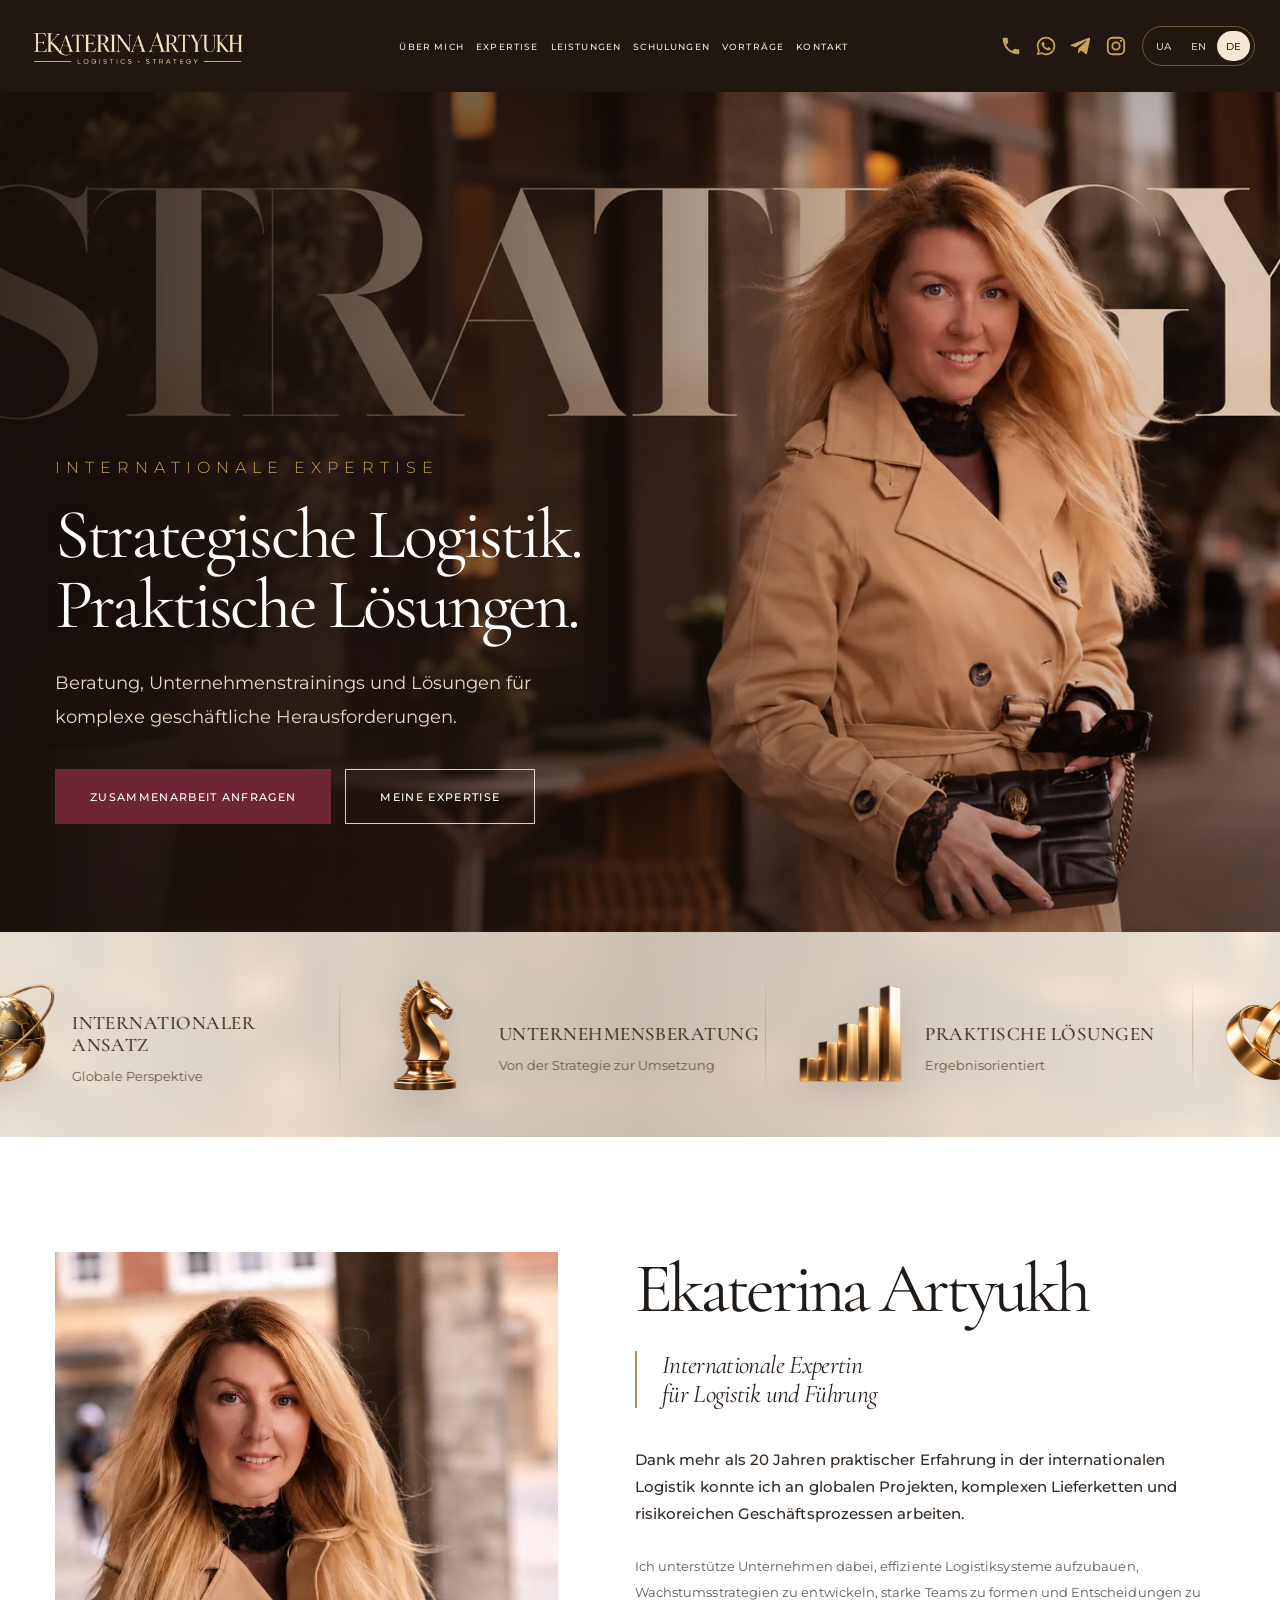
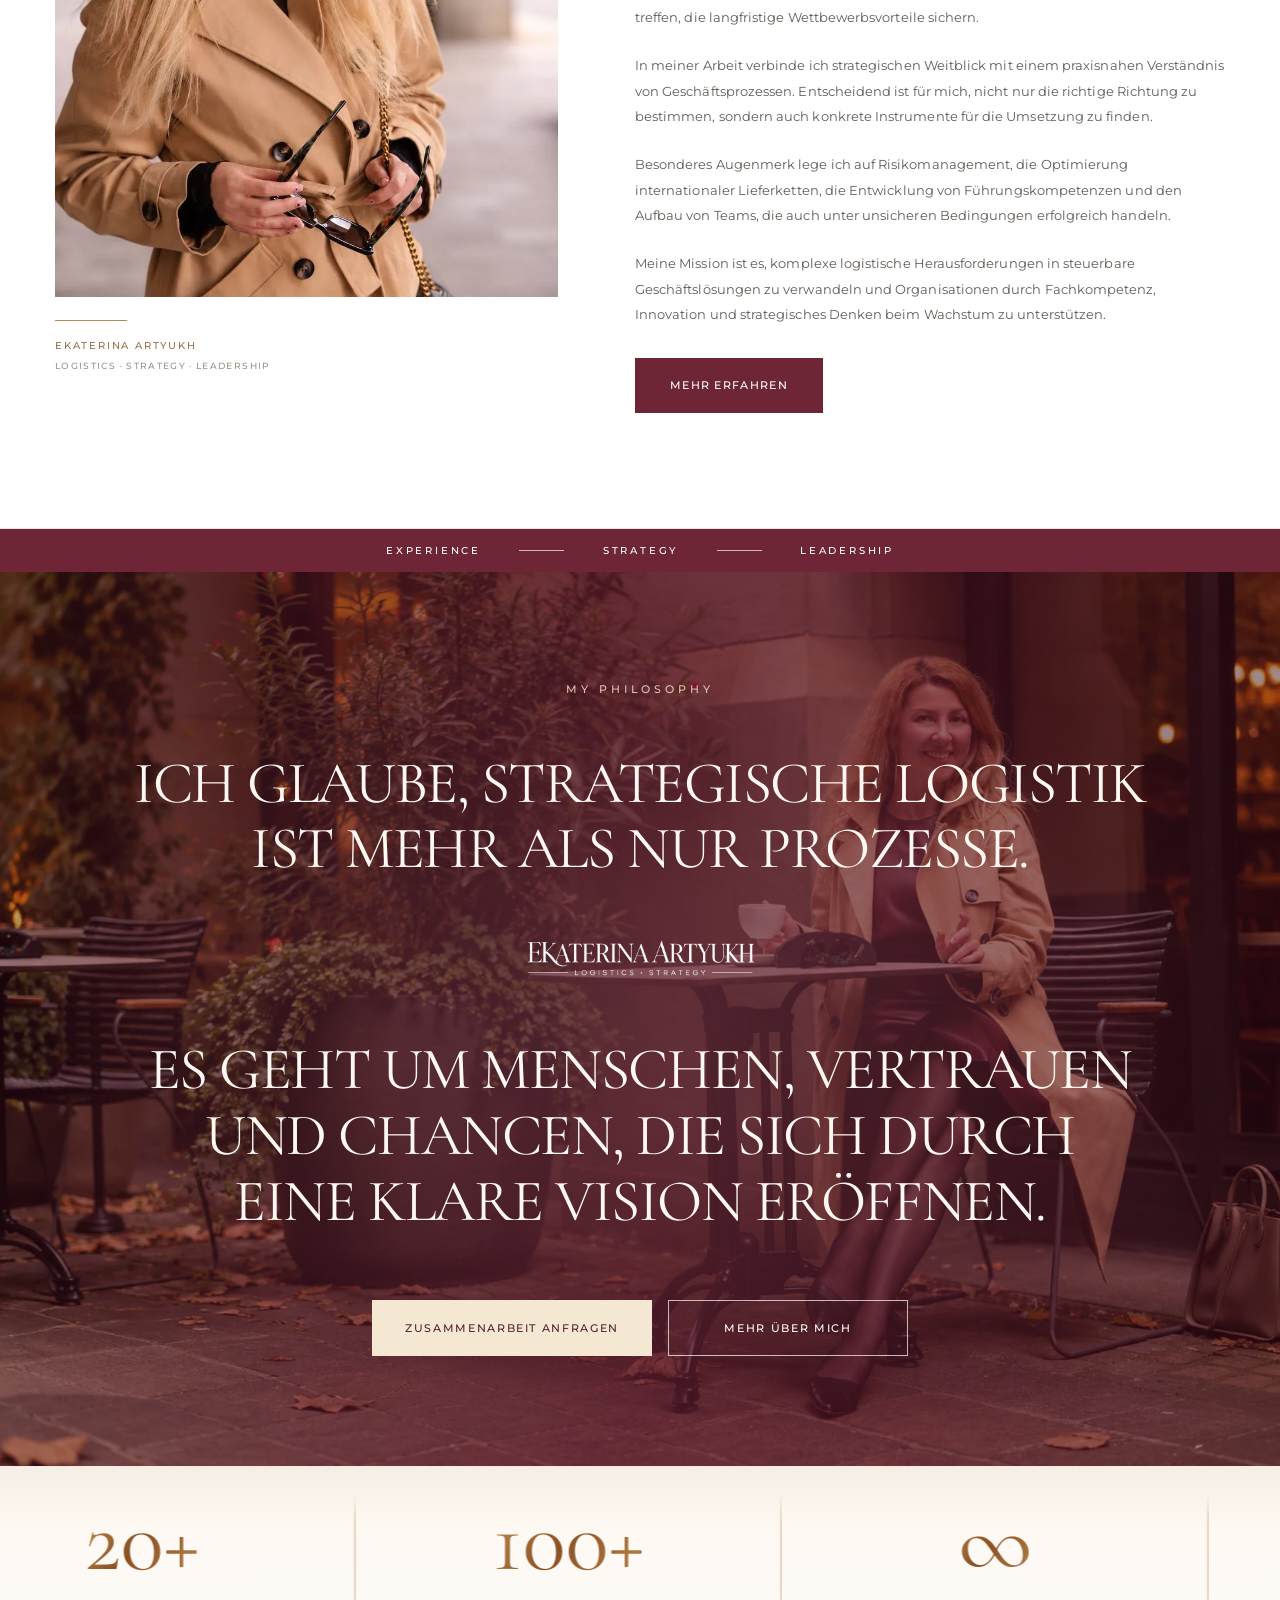
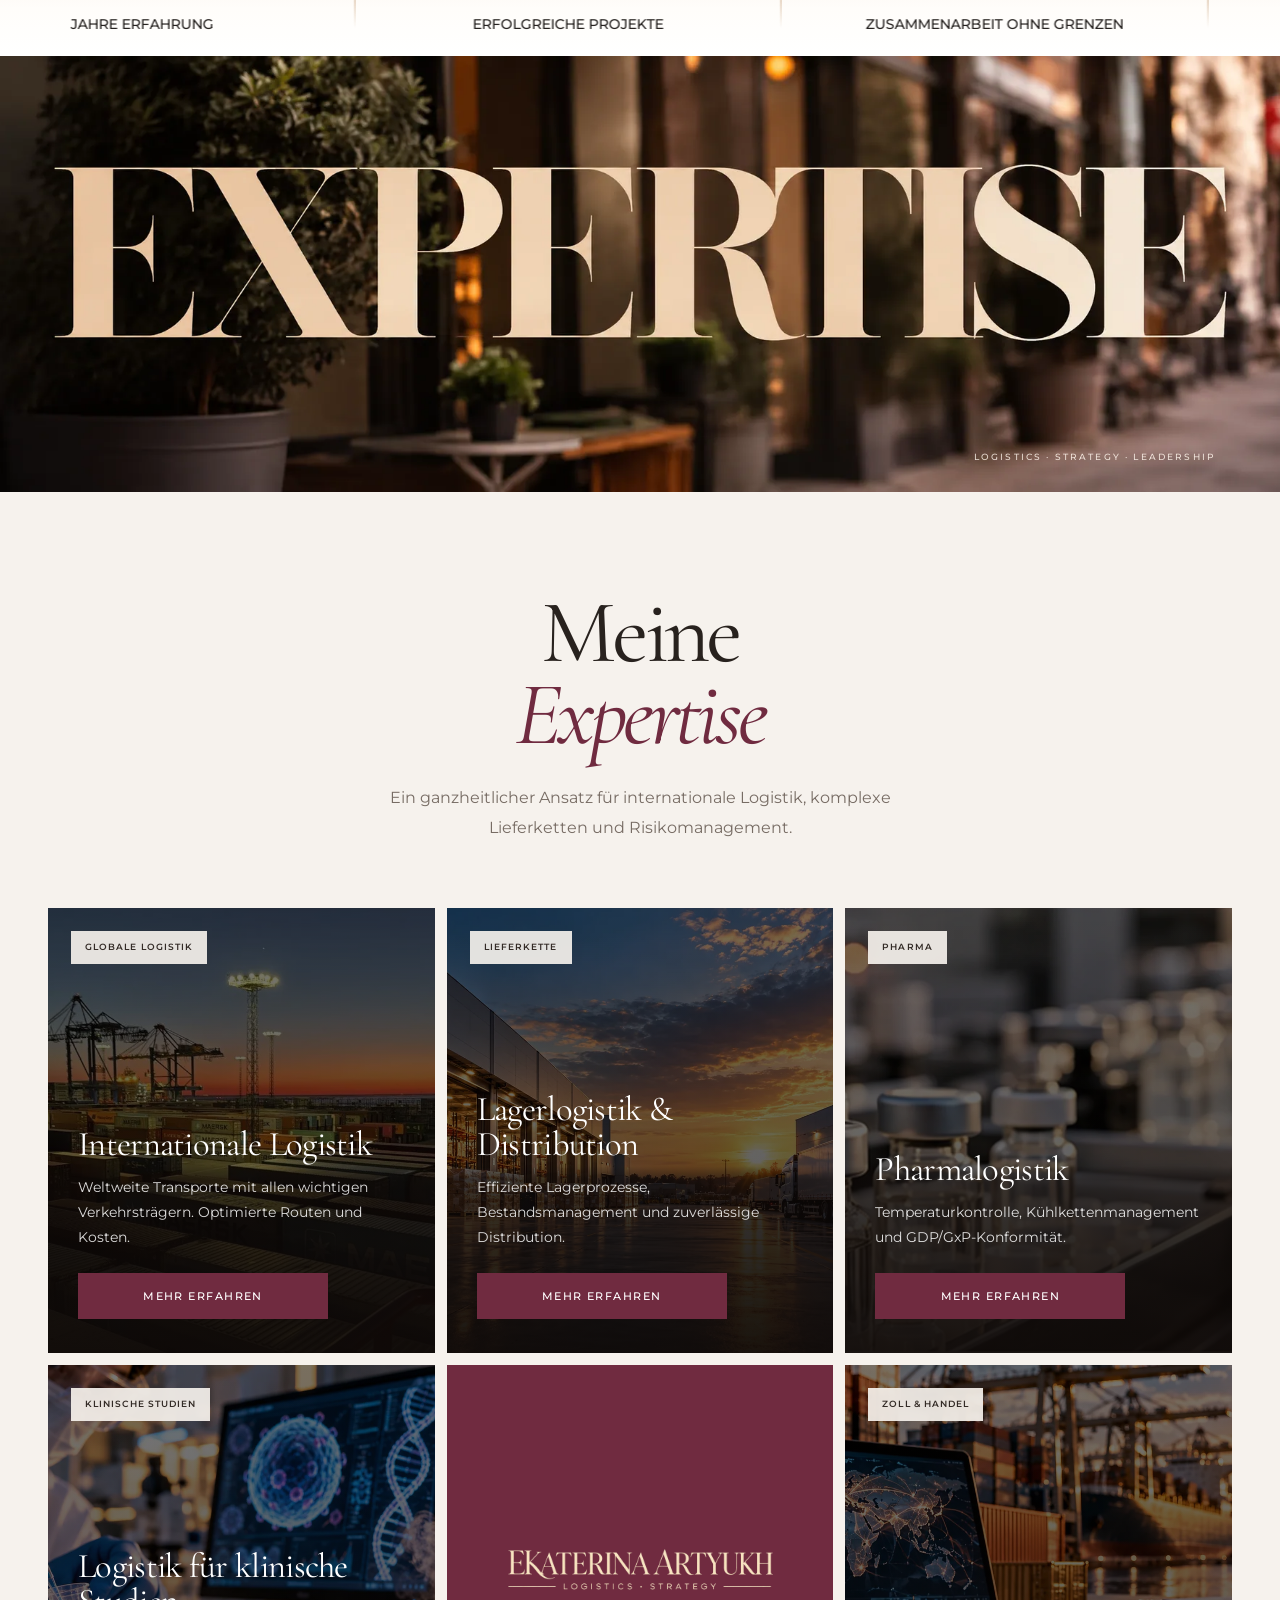
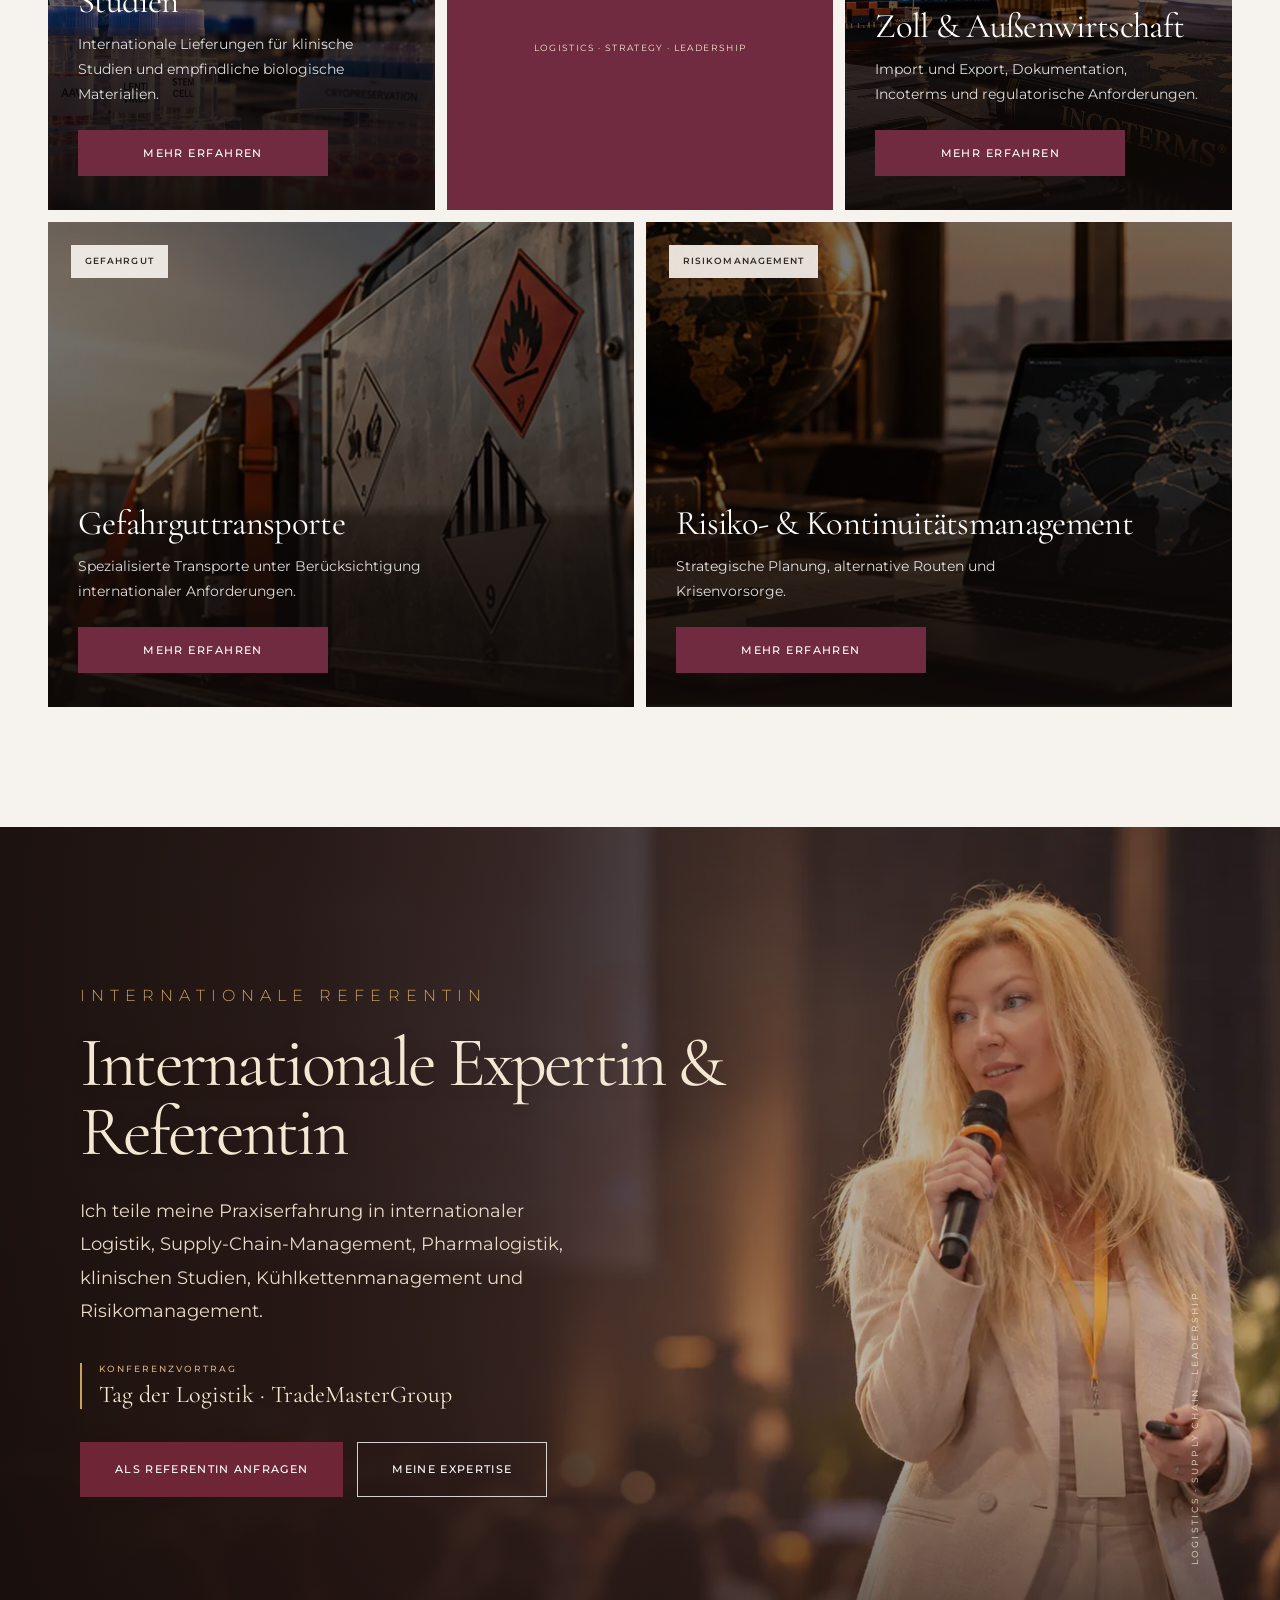
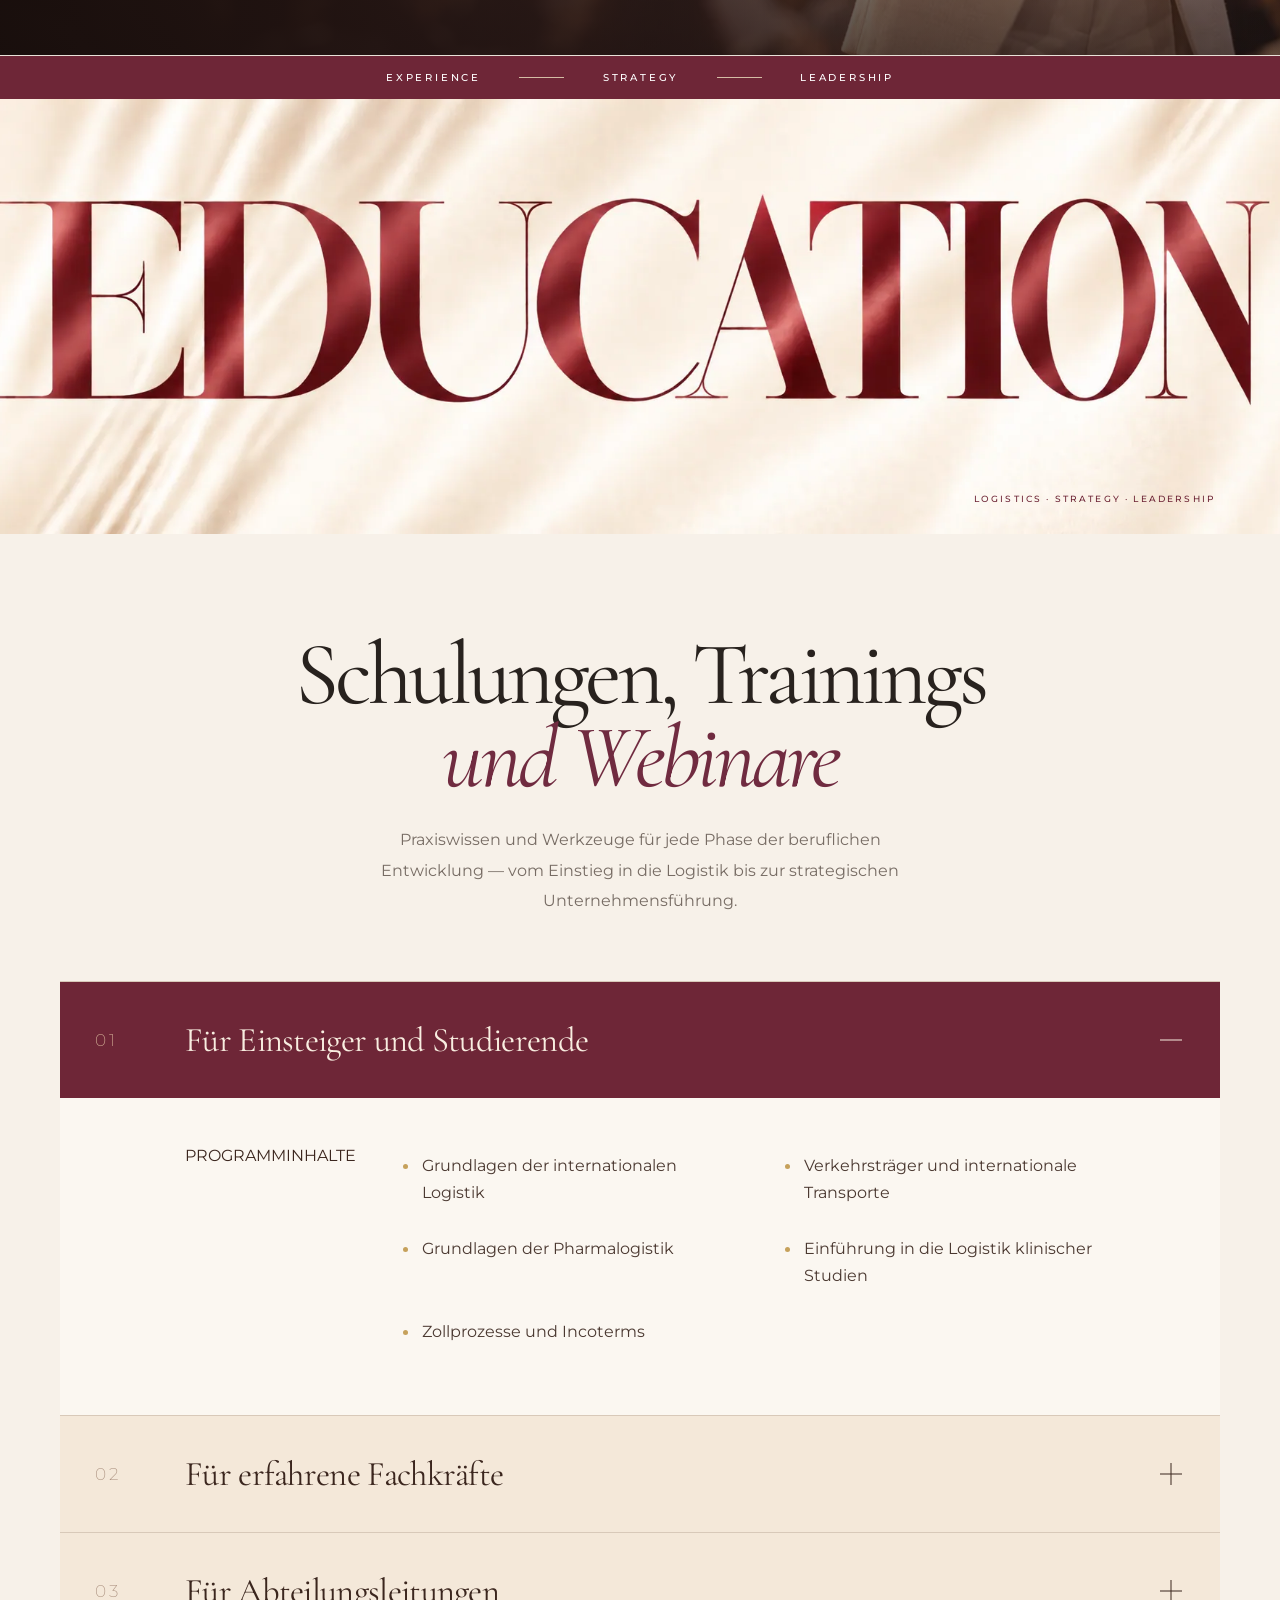
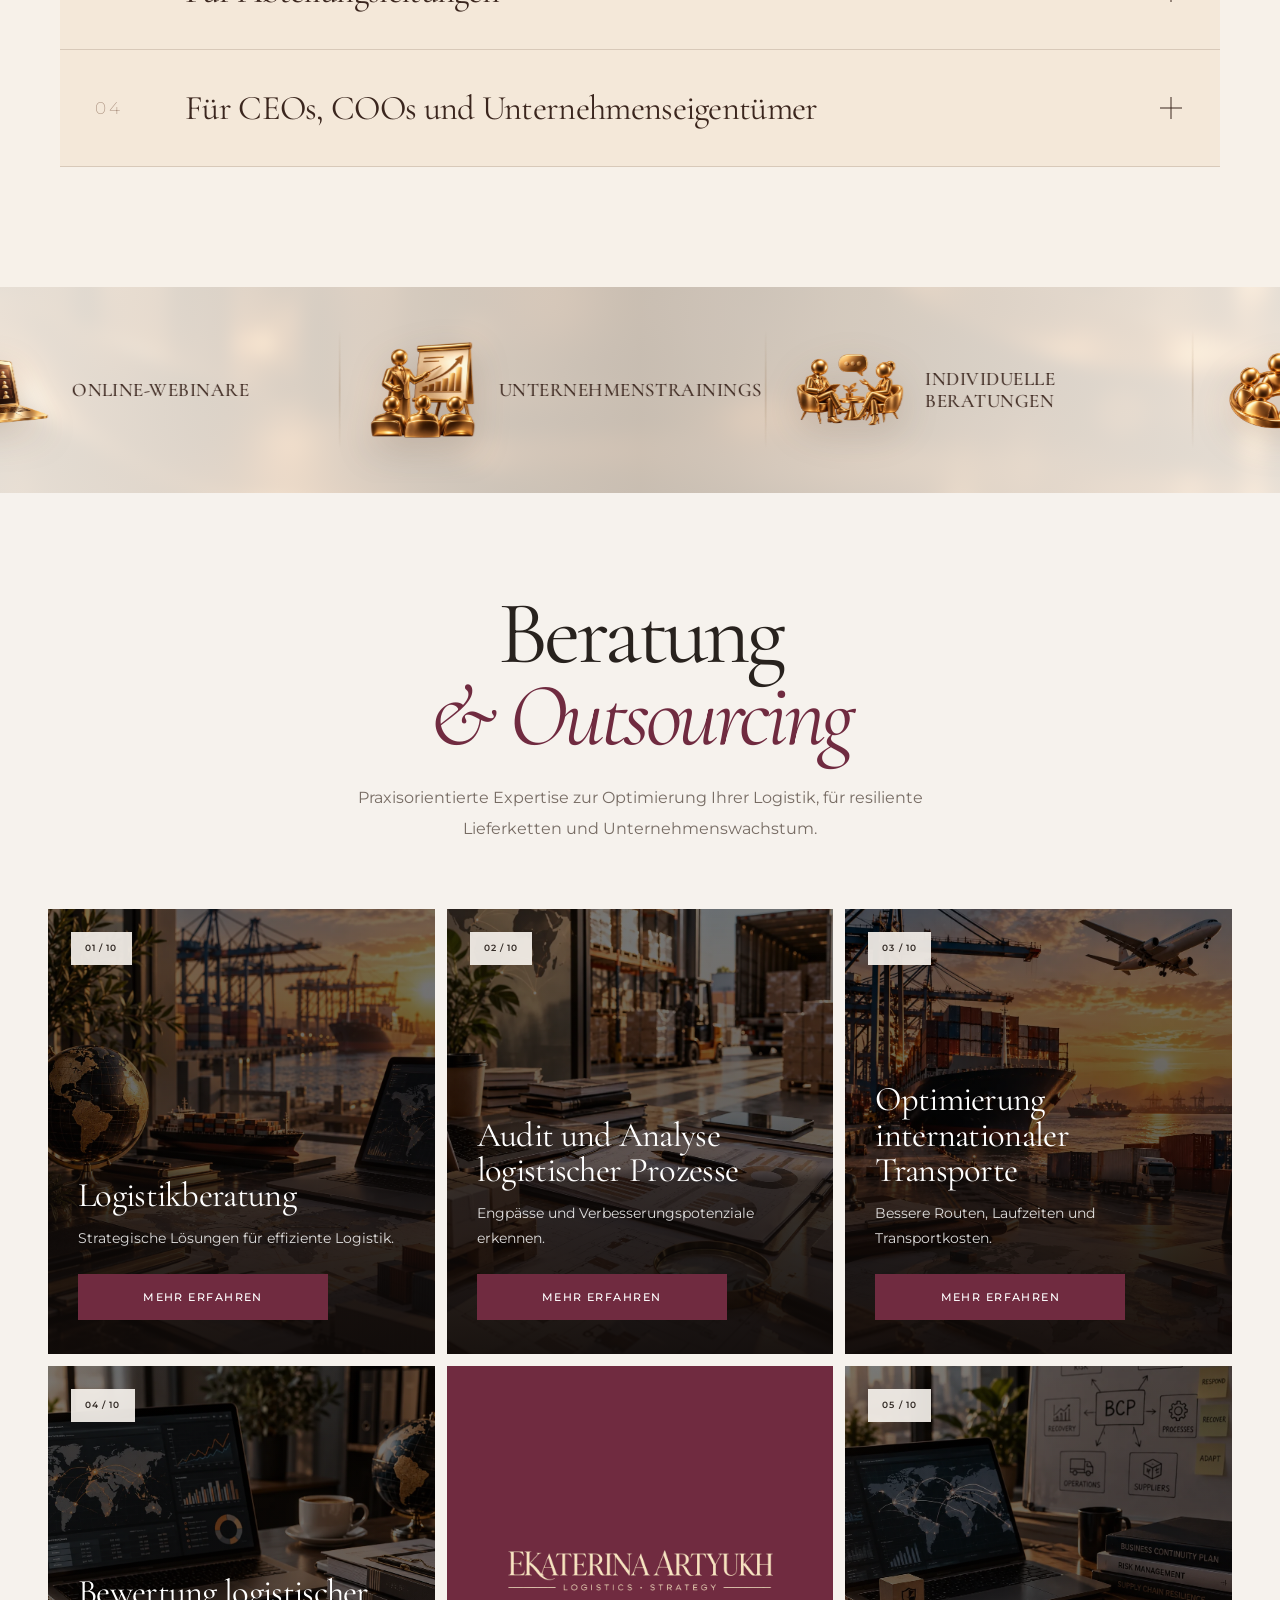
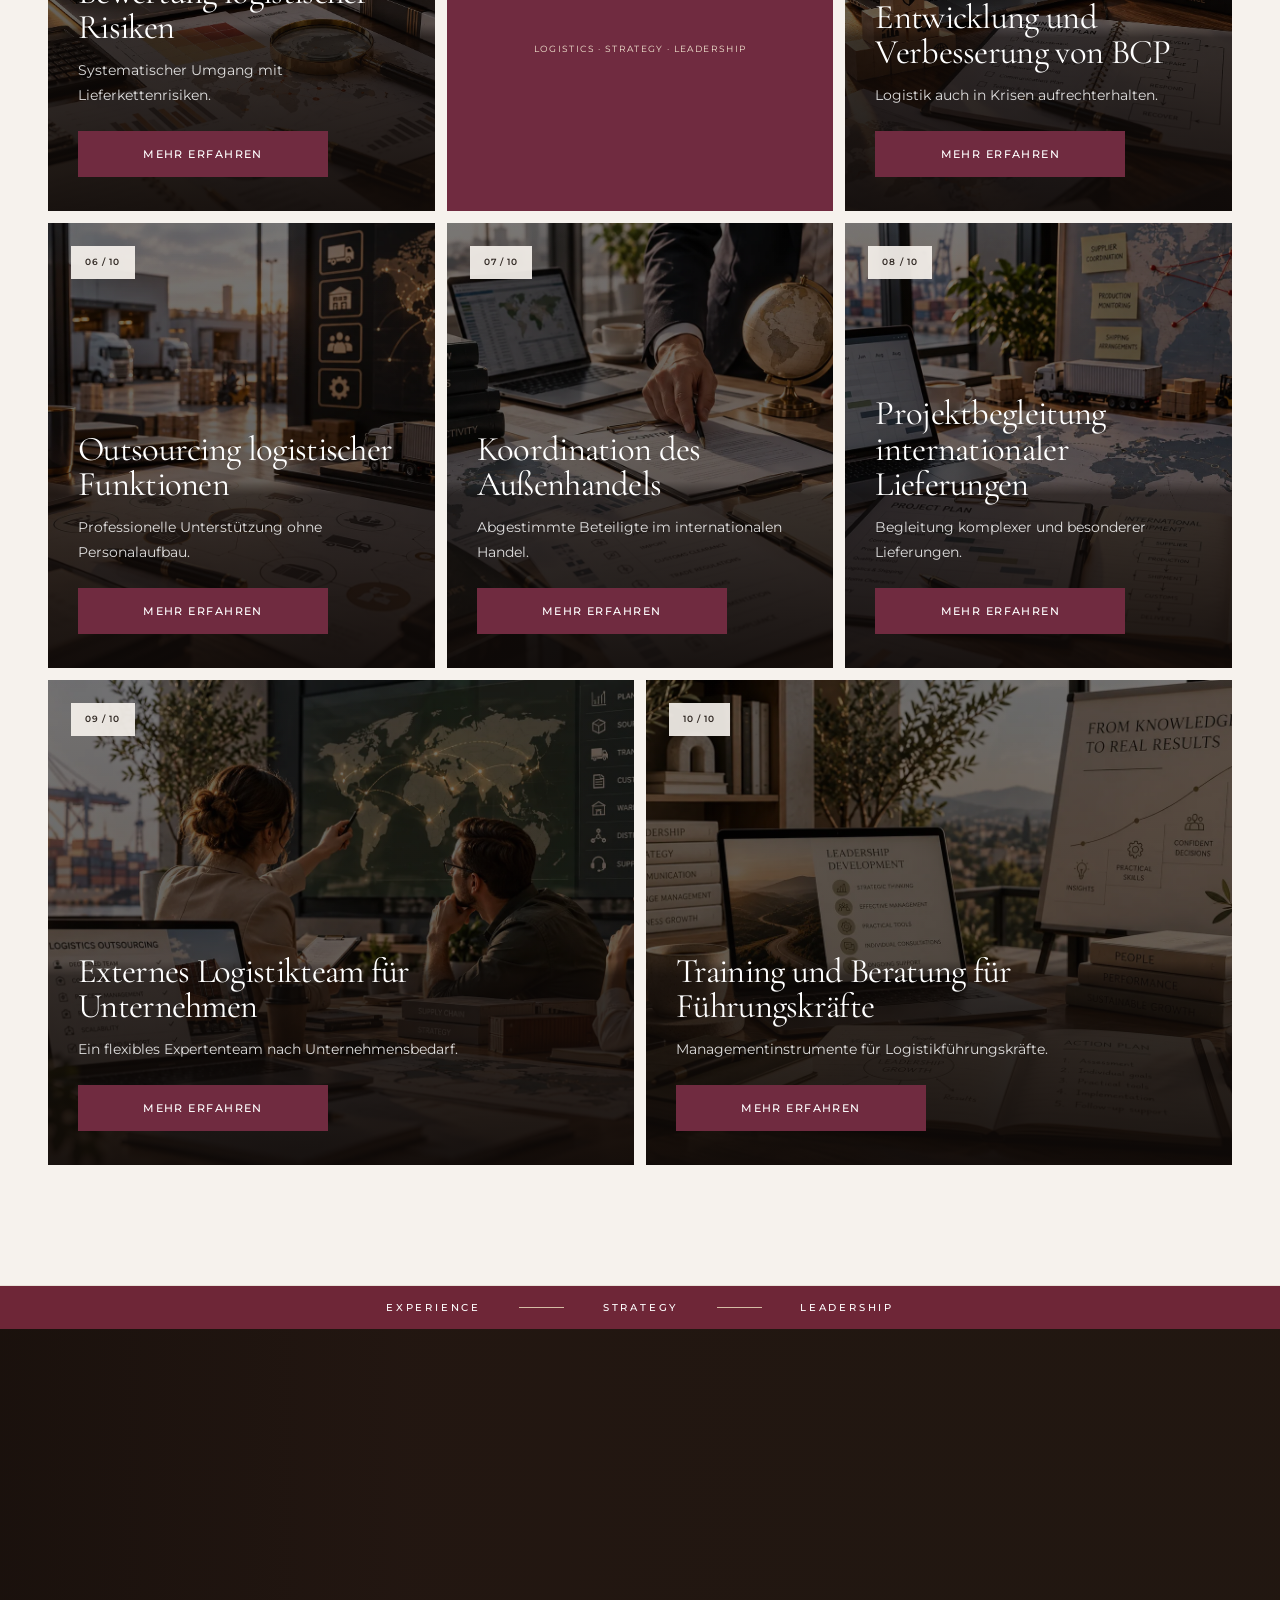
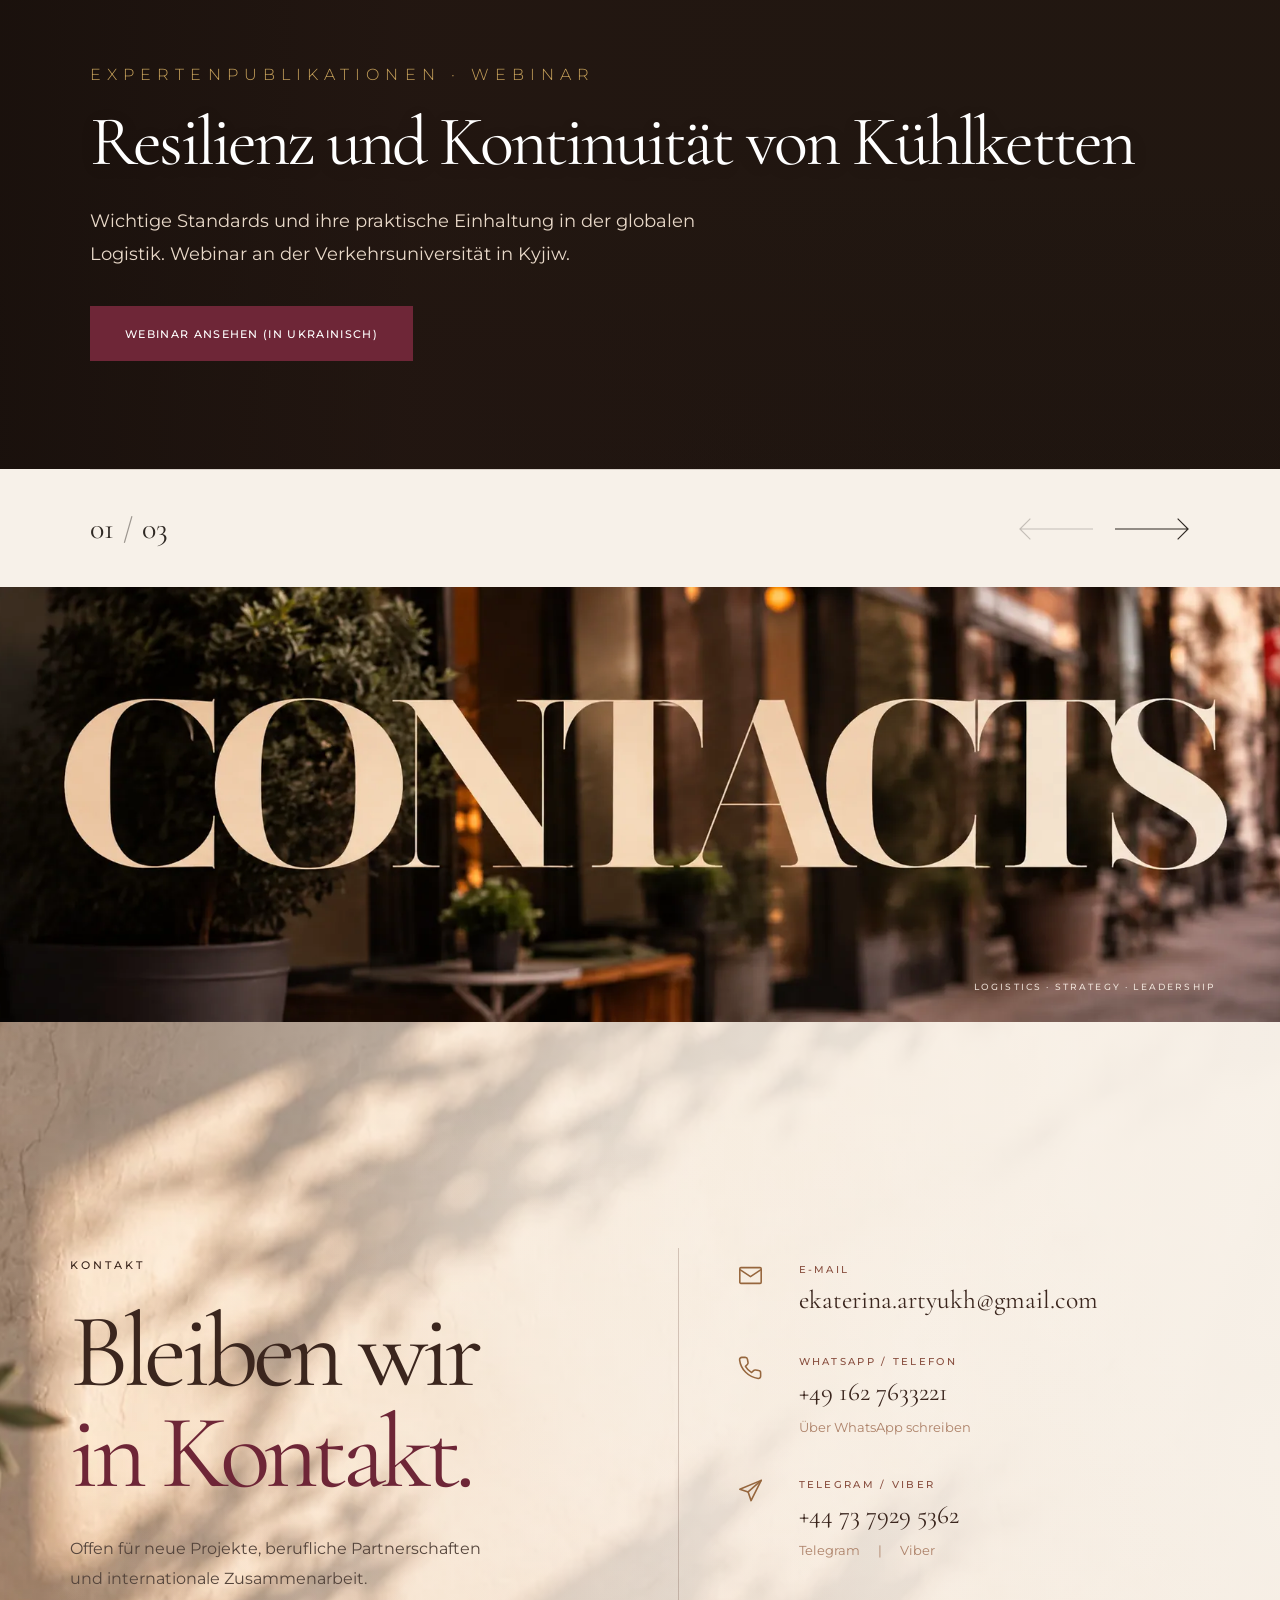
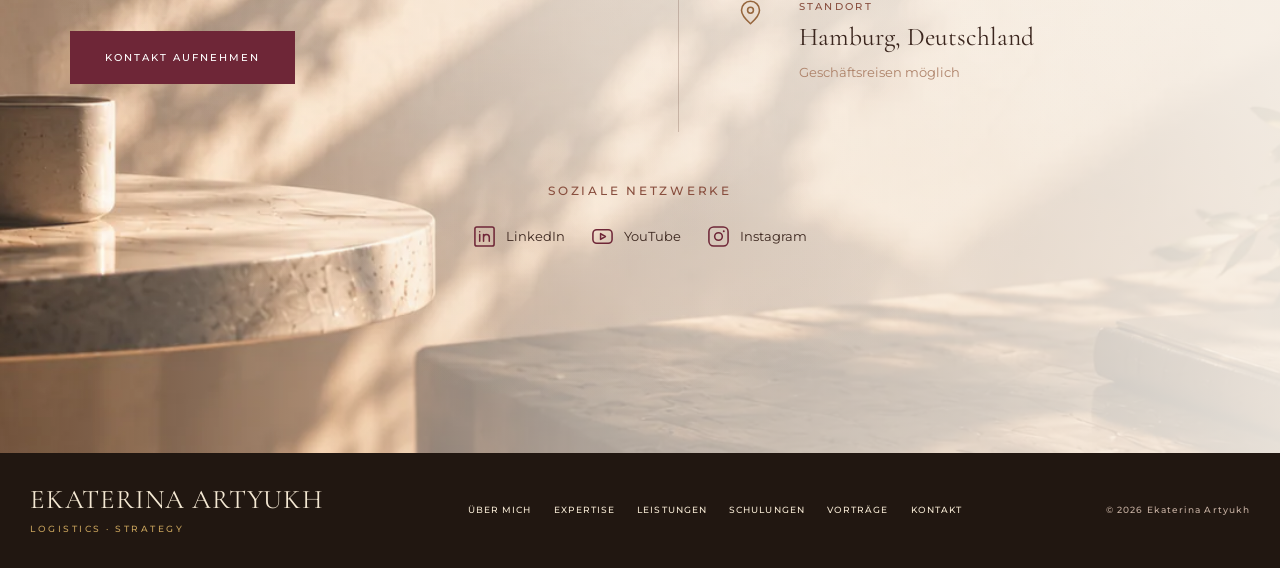
==== de/index.html @ c1e20ff2 "Add files via upload" ====
<!DOCTYPE html>

<html lang="de">
<head>
<meta charset="utf-8"/>
<meta content="width=device-width, initial-scale=1" name="viewport"/>
<meta content="#f4eee8" name="theme-color"/>
<meta content="Ekaterina Artyukh — strategische Logistik, Beratung, Unternehmenstrainings und internationale Zusammenarbeit." data-i18n-content="pageDescription" name="description"/>
<title>Ekaterina Artyukh — Strategische Logistik &amp; Beratung</title>
<link href="https://fonts.googleapis.com" rel="preconnect"/>
<link crossorigin="" href="https://fonts.gstatic.com" rel="preconnect"/>
<link href="https://fonts.googleapis.com/css2?family=Cormorant+Garamond:wght@400;500;600&amp;family=Montserrat:wght@400;500;600&amp;display=swap" rel="stylesheet"/>
<link href="../style.css" rel="stylesheet"/>
<script defer="" src="../translations.js"></script>
<script defer="" src="../app.js"></script>
<meta content="website" property="og:type"/>
<meta content="Ekaterina Artyukh" property="og:site_name"/>
<meta content="Ekaterina Artyukh — Strategische Logistik &amp; Beratung" property="og:title"/>
<meta content="Міжнародна логістика, стратегічний консалтинг, корпоративне навчання та практичні рішення для бізнесу." property="og:description"/>
<meta content="https://ekaterinaartyukh.com/de/" property="og:url"/>
<meta content="https://ekaterinaartyukh.com/img/og-image.jpg" property="og:image"/>
<meta content="https://ekaterinaartyukh.com/img/og-image.jpg" property="og:image:secure_url"/>
<meta content="image/jpeg" property="og:image:type"/>
<meta content="1200" property="og:image:width"/>
<meta content="630" property="og:image:height"/>
<meta content="Ekaterina Artyukh — стратегічна логістика та практичні рішення" property="og:image:alt"/>
<meta content="summary_large_image" name="twitter:card"/>
<meta content="Ekaterina Artyukh — Strategische Logistik &amp; Beratung" name="twitter:title"/>
<meta content="https://ekaterinaartyukh.com/img/og-image.jpg" name="twitter:image"/>
<link href="https://ekaterinaartyukh.com/de/" rel="canonical"/>
<link href="../img/ekaterina-logo.webp" rel="icon" type="image/webp"/>
<meta content="index, follow" name="robots"/>
<script type="application/ld+json">{
  "@context": "https://schema.org",
  "@type": "Person",
  "name": "Ekaterina Artyukh",
  "url": "https://ekaterinaartyukh.com/de/",
  "jobTitle": "International Logistics Consultant",
  "sameAs": [
    "https://www.linkedin.com/in/ekaterina-artyukh/",
    "https://youtube.com/@ekaterinaartyukhlogistics"
  ],
  "inLanguage": "de"
}</script>
<link href="https://ekaterinaartyukh.com/" hreflang="uk" rel="alternate"/><link href="https://ekaterinaartyukh.com/en/" hreflang="en" rel="alternate"/><link href="https://ekaterinaartyukh.com/de/" hreflang="de" rel="alternate"/><link href="https://ekaterinaartyukh.com/" hreflang="x-default" rel="alternate"/></head>
<body>
<header class="site-header" id="top">
<div class="header-inner">
<a aria-label="Ekaterina Artyukh — Startseite" class="brand" data-i18n-aria-label="brandAria" href="#top"><img alt="Ekaterina Artyukh — Logistics · Strategy" decoding="async" height="104" src="../img/ekaterina-logo-white.webp" width="320"/></a>
<nav aria-label="Hauptnavigation" class="desktop-nav" data-i18n-aria-label="navMain">
<a data-i18n="about" href="#about">ÜBER MICH</a><a data-i18n="expertise" href="#expertise">EXPERTISE</a><a data-i18n="services" href="#services">LEISTUNGEN</a><a data-i18n="training" href="#training">SCHULUNGEN</a><a data-i18n="speaking" href="#speaking">VORTRÄGE</a><a data-i18n="contact" href="#contact">KONTAKT</a>
</nav>
<div class="header-actions">
<div aria-label="Soziale Medien" class="social-links" data-i18n-aria-label="socialMedia">
<a aria-label="Телефон — +49 162 7633221" class="social-icon" data-i18n-title="phoneTitle" href="tel:+491627633221" title="Telefon"><svg aria-hidden="true" viewbox="0 0 24 24">
<path d="M6.62 10.79a15.05 15.05 0 006.59 6.59l2.2-2.2a1 1 0 011.01-.24c1.12.37 2.33.56 3.58.56a1 1 0 011 1V20a1 1 0 01-1 1C10.61 21 3 13.39 3 4a1 1 0 011-1h3.5a1 1 0 011 1c0 1.25.2 2.46.56 3.58a1 1 0 01-.25 1.01z"></path></svg></a><a aria-label="WhatsApp — +49 162 7633221" class="social-icon" href="https://wa.me/491627633221" rel="noopener noreferrer" target="_blank" title="WhatsApp"><svg aria-hidden="true" viewbox="0 0 24 24">
<path d="M12.04 2C6.51 2 2 6.49 2 12c0 1.76.46 3.48 1.33 5L2 22l5.13-1.34A10 10 0 1012.04 2zm0 18.16c-1.5 0-2.96-.4-4.24-1.16l-.3-.18-3.04.8.81-2.97-.2-.31A8.14 8.14 0 1112.04 20.16zm4.47-6.1c-.24-.12-1.44-.71-1.66-.79-.22-.08-.38-.12-.54.12-.16.24-.62.79-.76.95-.14.16-.28.18-.52.06-.24-.12-1.01-.37-1.92-1.18-.71-.63-1.19-1.41-1.33-1.65-.14-.24-.01-.37.11-.49.11-.11.24-.28.36-.42.12-.14.16-.24.24-.4.08-.16.04-.3-.02-.42-.06-.12-.54-1.3-.74-1.78-.19-.46-.38-.4-.54-.41h-.46c-.16 0-.42.06-.64.3-.22.24-.84.82-.84 2s.86 2.32.98 2.48c.12.16 1.7 2.6 4.12 3.64.58.25 1.03.4 1.38.51.58.18 1.1.16 1.52.1.46-.07 1.44-.59 1.64-1.16.2-.57.2-1.06.14-1.16-.06-.1-.22-.16-.46-.28z"></path></svg></a><a aria-label="Telegram" class="social-icon" href="https://t.me/+447379295362" rel="noopener noreferrer" target="_blank" title="Telegram"><svg aria-hidden="true" viewbox="0 0 24 24">
<path d="M21.9 4.6 18.7 19.8c-.24 1.07-.87 1.33-1.77.83l-4.9-3.6-2.36 2.28c-.26.26-.48.48-.98.48l.35-4.96L18.1 6.6c.4-.35-.09-.55-.62-.2L6.26 13.47l-4.83-1.5c-1.05-.33-1.07-1.05.22-1.56L20.53 3.1c.88-.33 1.65.2 1.37 1.5z"></path>
</svg>
</a>
<a aria-label="Instagram" class="social-icon" href="https://instagram.com/ekaterina.logisticsglobal?psln=NG01MWJxdGo4YTRq&amp;utm_source=qr" rel="noopener noreferrer" target="_blank" title="Instagram"><svg aria-hidden="true" viewbox="0 0 24 24">
<rect fill="none" height="18" rx="5" stroke="currentColor" stroke-width="2" width="18" x="3" y="3"></rect>
<circle cx="12" cy="12" fill="none" r="4" stroke="currentColor" stroke-width="2"></circle>
<circle cx="17.5" cy="6.5" r="1.2"></circle></svg></a>
</div>
<div aria-label="Sprache wählen" class="lang-switch" data-i18n-aria-label="chooseLanguage" role="group">
<button aria-pressed="false" class="" data-lang="uk" type="button">
              UA</button><button aria-pressed="false" class="" data-lang="en" type="button">
              EN</button><button aria-pressed="true" class="active" data-lang="de" type="button">
              DE
            </button>
</div>
<button aria-controls="mobile-nav" aria-expanded="false" aria-label="Відкрити меню" class="menu-toggle" type="button">
<span></span><span></span><span></span>
</button>
</div>
</div>
<nav aria-label="Mobile Navigation" class="mobile-nav" data-i18n-aria-label="navMobile" id="mobile-nav" inert="">
<a data-i18n="about" href="#about">ÜBER MICH</a><a data-i18n="expertise" href="#expertise">EXPERTISE</a><a data-i18n="services" href="#services">LEISTUNGEN</a><a data-i18n="training" href="#training">SCHULUNGEN</a><a data-i18n="speaking" href="#speaking">VORTRÄGE</a><a data-i18n="contact" href="#contact">KONTAKT</a>
<div aria-label="Soziale Medien" class="social-links" data-i18n-aria-label="socialMedia">
<a aria-label="Телефон — +49 162 7633221" class="social-icon" data-i18n-title="phoneTitle" href="tel:+491627633221" title="Telefon"><svg aria-hidden="true" viewbox="0 0 24 24">
<path d="M6.62 10.79a15.05 15.05 0 006.59 6.59l2.2-2.2a1 1 0 011.01-.24c1.12.37 2.33.56 3.58.56a1 1 0 011 1V20a1 1 0 01-1 1C10.61 21 3 13.39 3 4a1 1 0 011-1h3.5a1 1 0 011 1c0 1.25.2 2.46.56 3.58a1 1 0 01-.25 1.01z"></path></svg></a><a aria-label="WhatsApp — +49 162 7633221" class="social-icon" href="https://wa.me/491627633221" rel="noopener noreferrer" target="_blank" title="WhatsApp">
<svg aria-hidden="true" viewbox="0 0 24 24">
<path d="M12.04 2C6.51 2 2 6.49 2 12c0 1.76.46 3.48 1.33 5L2 22l5.13-1.34A10 10 0 1012.04 2zm0 18.16c-1.5 0-2.96-.4-4.24-1.16l-.3-.18-3.04.8.81-2.97-.2-.31A8.14 8.14 0 1112.04 20.16zm4.47-6.1c-.24-.12-1.44-.71-1.66-.79-.22-.08-.38-.12-.54.12-.16.24-.62.79-.76.95-.14.16-.28.18-.52.06-.24-.12-1.01-.37-1.92-1.18-.71-.63-1.19-1.41-1.33-1.65-.14-.24-.01-.37.11-.49.11-.11.24-.28.36-.42.12-.14.16-.24.24-.4.08-.16.04-.3-.02-.42-.06-.12-.54-1.3-.74-1.78-.19-.46-.38-.4-.54-.41h-.46c-.16 0-.42.06-.64.3-.22.24-.84.82-.84 2s.86 2.32.98 2.48c.12.16 1.7 2.6 4.12 3.64.58.25 1.03.4 1.38.51.58.18 1.1.16 1.52.1.46-.07 1.44-.59 1.64-1.16.2-.57.2-1.06.14-1.16-.06-.1-.22-.16-.46-.28z"></path>
</svg> </a><a aria-label="Viber — відкрити Viber" class="social-icon" data-i18n-title="viberTitle" href="viber://chat?number=%2B491627633221" title="Viber">
<svg aria-hidden="true" viewbox="0 0 24 24">
<path d="M12 2C6.5 2 3 5.5 3 11c0 2.4.7 4.2 2 5.6L4 21l4.6-1.2c1.1.5 2.2.7 3.4.7 5.5 0 9-3.5 9-9S17.5 2 12 2zm4.7 13.7c-.3.8-1.5 1.5-2.2 1.5-1.8 0-5.9-3.7-6.7-5.9-.3-.9-.2-1.7.3-2.2.2-.2.5-.3.8-.3.2 0 .4 0 .6.5l.8 1.8c.1.3 0 .5-.2.7l-.6.7c.5 1.1 1.5 2 2.6 2.6l.7-.7c.2-.2.4-.3.7-.2l1.8.8c.4.2.5.4.4.7z"></path>
</svg>
</a>
<a aria-label="Telegram" class="social-icon" href="https://t.me/+447379295362" rel="noopener noreferrer" target="_blank" title="Telegram">
<svg aria-hidden="true" viewbox="0 0 24 24">
<path d="M21.9 4.6 18.7 19.8c-.24 1.07-.87 1.33-1.77.83l-4.9-3.6-2.36 2.28c-.26.26-.48.48-.98.48l.35-4.96L18.1 6.6c.4-.35-.09-.55-.62-.2L6.26 13.47l-4.83-1.5c-1.05-.33-1.07-1.05.22-1.56L20.53 3.1c.88-.33 1.65.2 1.37 1.5z"></path>
</svg>
</a>
<a aria-label="Instagram" class="social-icon" href="https://instagram.com/ekaterina.logisticsglobal?psln=NG01MWJxdGo4YTRq&amp;utm_source=qr" rel="noopener noreferrer" target="_blank" title="Instagram"><svg aria-hidden="true" viewbox="0 0 24 24">
<rect fill="none" height="18" rx="5" stroke="currentColor" stroke-width="2" width="18" x="3" y="3"></rect>
<circle cx="12" cy="12" fill="none" r="4" stroke="currentColor" stroke-width="2"></circle>
<circle cx="17.5" cy="6.5" r="1.2"></circle></svg></a>
</div>
</nav>
</header>
<main>
<section aria-labelledby="hero-title" class="hero">
<div aria-label="Ekaterina Artyukh — internationale Logistikexpertin" class="hero-photo" data-i18n-aria-label="heroImage" role="img"></div>
<div class="hero-shade"></div>
<div class="hero-content">
<p class="eyebrow" data-i18n="eyebrow">INTERNATIONALE EXPERTISE</p>
<h1 class="title" data-i18n="title" id="hero-title">Strategische Logistik.<br/>Praktische Lösungen.</h1>
<p class="hero-copy" data-i18n="description">Beratung, Unternehmenstrainings und Lösungen für komplexe geschäftliche Herausforderungen.</p>
<div class="hero-buttons">
<a class="btn btn-primary" data-i18n="cta" href="https://wa.me/491627633221">ZUSAMMENARBEIT ANFRAGEN</a><a class="btn btn-outline" data-i18n="secondary" href="#expertise">MEINE EXPERTISE</a>
</div>
</div>
</section>
<section aria-label="Unsere Stärken" class="benefits benefits-hero" data-i18n-aria-label="benefitsAria">
<div class="benefits-carousel" id="benefitsCarousel">
<div class="benefits-track">
<article class="benefit">
<img alt="" class="benefit-icon" draggable="false" src="../img/globe.webp"/>
<div class="benefit-content">
<h3 data-i18n="b1">INTERNATIONALER ANSATZ</h3>
<p data-i18n="b1s">Globale Perspektive</p>
</div>
</article>
<article class="benefit">
<img alt="" class="benefit-icon" draggable="false" src="../img/chess.webp"/>
<div class="benefit-content">
<h3 data-i18n="b2">UNTERNEHMENSBERATUNG</h3>
<p data-i18n="b2s">Von der Strategie zur Umsetzung</p>
</div>
</article>
<article class="benefit">
<img alt="" class="benefit-icon" draggable="false" src="../img/chart.webp"/>
<div class="benefit-content">
<h3 data-i18n="b3">PRAKTISCHE LÖSUNGEN</h3>
<p data-i18n="b3s">Ergebnisorientiert</p>
</div>
</article>
<article class="benefit">
<img alt="" class="benefit-icon" draggable="false" src="../img/rings.webp"/>
<div class="benefit-content">
<h3 data-i18n="b4">MENSCHEN &amp; PARTNER</h3>
<p data-i18n="b4s">Nachhaltige Entwicklung</p>
</div>
</article>
</div>
</div>
</section>
<section aria-labelledby="about-title" class="about-section section" id="about">
<div class="about-container">
<div class="about-layout">
<div class="about-visual">
<div class="about-photo-frame">
<img alt="Ekaterina Artyukh — internationale Expertin für Logistik und Führung" class="about-photo" data-i18n-alt="aboutImage" decoding="async" loading="lazy" src="../img/about.webp"/>
</div>
<div class="about-photo-caption">
<span class="about-caption-line"></span>
<span>EKATERINA ARTYUKH</span>
<span>LOGISTICS · STRATEGY · LEADERSHIP</span>
</div>
</div>
<div class="about-info">
<h2 class="about-title" data-i18n="aboutHeading" id="about-title">Ekaterina Artyukh</h2>
<div class="about-subtitle">
<p data-i18n="aboutSubtitle">Internationale Expertin<br/>für Logistik und Führung</p>
</div>
<div class="about-text">
<p class="about-intro" data-i18n="aboutIntro">Dank mehr als 20 Jahren praktischer Erfahrung in der internationalen Logistik konnte ich an globalen Projekten, komplexen Lieferketten und risikoreichen Geschäftsprozessen arbeiten.</p>
<p data-i18n="aboutP2">Ich unterstütze Unternehmen dabei, effiziente Logistiksysteme aufzubauen, Wachstumsstrategien zu entwickeln, starke Teams zu formen und Entscheidungen zu treffen, die langfristige Wettbewerbsvorteile sichern.</p>
<p data-i18n="aboutP3">In meiner Arbeit verbinde ich strategischen Weitblick mit einem praxisnahen Verständnis von Geschäftsprozessen. Entscheidend ist für mich, nicht nur die richtige Richtung zu bestimmen, sondern auch konkrete Instrumente für die Umsetzung zu finden.</p>
<p data-i18n="aboutP4">Besonderes Augenmerk lege ich auf Risikomanagement, die Optimierung internationaler Lieferketten, die Entwicklung von Führungskompetenzen und den Aufbau von Teams, die auch unter unsicheren Bedingungen erfolgreich handeln.</p>
<p data-i18n="aboutP5">Meine Mission ist es, komplexe logistische Herausforderungen in steuerbare Geschäftslösungen zu verwandeln und Organisationen durch Fachkompetenz, Innovation und strategisches Denken beim Wachstum zu unterstützen.</p>
</div>
<button aria-haspopup="dialog" class="btn btn-primary about-details-trigger" data-about-open="" data-i18n="aboutDetailsButton" type="button">MEHR ERFAHREN</button>
</div>
</div>
</div>
</section>
<div class="about-bottom">
<span>EXPERIENCE</span>
<span class="about-bottom-line"></span>
<span>STRATEGY</span>
<span class="about-bottom-line"></span>
<span>LEADERSHIP</span>
</div>
<section aria-label="Філософія Катерини Артюх" class="quote-section">
<div class="quote-section__content">
<span class="quote-section__eyebrow"> MY PHILOSOPHY </span>
<blockquote class="quote-section__quote">
<p data-i18n="quoteFirst">ICH GLAUBE, STRATEGISCHE LOGISTIK IST MEHR ALS NUR PROZESSE.</p>
<div class="quote-section__logo">
<img alt="Ekaterina Artyukh" loading="lazy" src="../img/ekaterina-logo-white.webp"/>
</div>
<p data-i18n="quoteSecond">ES GEHT UM MENSCHEN, VERTRAUEN UND CHANCEN, DIE SICH DURCH EINE KLARE VISION ERÖFFNEN.</p>
</blockquote>
<div class="quote-section__actions">
<a class="quote-section__btn quote-section__btn--primary" data-i18n="quoteCta" href="https://wa.me/491627633221" rel="noopener noreferrer" target="_blank">ZUSAMMENARBEIT ANFRAGEN</a>
<a class="quote-section__btn quote-section__btn--outline" data-i18n="quoteMore" href="#about">MEHR ÜBER MICH</a>
</div>
</div>
</section>
<section aria-label="Наші досягнення" class="stats-section">
<div class="stats-carousel" id="statsCarousel">
<div class="stats-track">
<article class="stats-item">
<span class="stats-number">20+</span>
<p data-i18n="stat1">JAHRE ERFAHRUNG</p>
</article>
<article class="stats-item">
<span class="stats-number">100+</span>
<p data-i18n="stat2">ERFOLGREICHE PROJEKTE</p>
</article>
<article class="stats-item">
<span class="stats-number">∞</span>
<p data-i18n="stat3">ZUSAMMENARBEIT OHNE GRENZEN</p>
</article>
<article class="stats-item">
<span class="stats-number">100%</span>
<p data-i18n="stat4">ERGEBNISORIENTIERT</p>
</article>
</div>
</div>
</section>
<section class="expertise-section" id="expertise">
<div aria-label="EXPERTISE — напрями експертизи" class="expertise-banner" role="img">
<span class="expertise-banner-caption">
            LOGISTICS · STRATEGY · LEADERSHIP
          </span>
</div>
<div class="expertise-container">
<header class="expertise-heading">
<h2>
<span data-i18n="expertiseTitleFirst">Meine</span>
<em data-i18n="expertiseTitleSecond">Expertise</em>
</h2>
<p data-i18n="expertiseIntro">Ein ganzheitlicher Ansatz für internationale Logistik, komplexe Lieferketten und Risikomanagement.</p>
</header>
<div class="expertise-viewport" id="expertiseCarousel">
<div class="expertise-grid">
<article class="expertise-card" data-expertise="international">
<img alt="" class="expertise-card-image" loading="lazy" src="../img/expertise-international.webp"/>
<span class="expertise-card-tag" data-i18n="expTagInternational">GLOBALE LOGISTIK</span>
<div class="expertise-card-body">
<h3 data-i18n="expInternational">Internationale Logistik</h3>
<p data-i18n="expInternationalDesc">Weltweite Transporte mit allen wichtigen Verkehrsträgern. Optimierte Routen und Kosten.</p>
<button class="expertise-card-btn" data-open-expertise="international" type="button">
<span data-i18n="expertiseMore">MEHR ERFAHREN</span>
</button>
</div>
</article>
<article class="expertise-card" data-expertise="warehouse">
<img alt="" class="expertise-card-image" loading="lazy" src="../img/expertise-warehouse.webp"/>
<span class="expertise-card-tag" data-i18n="expTagWarehouse">LIEFERKETTE</span>
<div class="expertise-card-body">
<h3 data-i18n="expWarehouse">Lagerlogistik &amp; Distribution</h3>
<p data-i18n="expWarehouseDesc">Effiziente Lagerprozesse, Bestandsmanagement und zuverlässige Distribution.</p>
<button class="expertise-card-btn" data-open-expertise="warehouse" type="button">
<span data-i18n="expertiseMore">MEHR ERFAHREN</span>
</button>
</div>
</article>
<article class="expertise-card" data-expertise="pharma">
<img alt="" class="expertise-card-image" loading="lazy" src="../img/expertise-pharma.webp"/>
<span class="expertise-card-tag" data-i18n="expTagPharma">PHARMA</span>
<div class="expertise-card-body">
<h3 data-i18n="expPharma">Pharmalogistik</h3>
<p data-i18n="expPharmaDesc">Temperaturkontrolle, Kühlkettenmanagement und GDP/GxP-Konformität.</p>
<button class="expertise-card-btn" data-open-expertise="pharma" type="button">
<span data-i18n="expertiseMore">MEHR ERFAHREN</span>
</button>
</div>
</article>
<article class="expertise-card" data-expertise="clinical">
<img alt="" class="expertise-card-image" loading="lazy" src="../img/expertise-clinical.webp"/>
<span class="expertise-card-tag" data-i18n="expTagClinical">KLINISCHE STUDIEN</span>
<div class="expertise-card-body">
<h3 data-i18n="expClinical">Logistik für klinische Studien</h3>
<p data-i18n="expClinicalDesc">Internationale Lieferungen für klinische Studien und empfindliche biologische Materialien.</p>
<button class="expertise-card-btn" data-open-expertise="clinical" type="button">
<span data-i18n="expertiseMore">MEHR ERFAHREN</span>
</button>
</div>
</article>
<div aria-hidden="true" class="expertise-logo">
<img alt="" loading="lazy" src="../img/ekaterina-logo-white.webp"/>
<span>LOGISTICS · STRATEGY · LEADERSHIP</span>
</div>
<article class="expertise-card" data-expertise="customs">
<img alt="" class="expertise-card-image" loading="lazy" src="../img/expertise-customs.webp"/>
<span class="expertise-card-tag" data-i18n="expTagCustoms">ZOLL &amp; HANDEL</span>
<div class="expertise-card-body">
<h3 data-i18n="expCustoms">Zoll &amp; Außenwirtschaft</h3>
<p data-i18n="expCustomsDesc">Import und Export, Dokumentation, Incoterms und regulatorische Anforderungen.</p>
<button class="expertise-card-btn" data-open-expertise="customs" type="button">
<span data-i18n="expertiseMore">MEHR ERFAHREN</span>
</button>
</div>
</article>
<article class="expertise-card" data-expertise="dangerous">
<img alt="" class="expertise-card-image" loading="lazy" src="../img/expertise-dangerous.webp"/>
<span class="expertise-card-tag" data-i18n="expTagDangerous">GEFAHRGUT</span>
<div class="expertise-card-body">
<h3 data-i18n="expDangerous">Gefahrguttransporte</h3>
<p data-i18n="expDangerousDesc">Spezialisierte Transporte unter Berücksichtigung internationaler Anforderungen.</p>
<button class="expertise-card-btn" data-open-expertise="dangerous" type="button">
<span data-i18n="expertiseMore">MEHR ERFAHREN</span>
</button>
</div>
</article>
<article class="expertise-card" data-expertise="risks">
<img alt="" class="expertise-card-image" loading="lazy" src="../img/expertise-risks.webp"/>
<span class="expertise-card-tag" data-i18n="expTagRisks">RISIKOMANAGEMENT</span>
<div class="expertise-card-body">
<h3 data-i18n="expRisks">Risiko- &amp; Kontinuitätsmanagement</h3>
<p data-i18n="expRisksDesc">Strategische Planung, alternative Routen und Krisenvorsorge.</p>
<button class="expertise-card-btn" data-open-expertise="risks" type="button">
<span data-i18n="expertiseMore">MEHR ERFAHREN</span>
</button>
</div>
</article>
</div>
</div>
<div class="expertise-navigation">
<span aria-live="polite" class="expertise-counter">
<span id="expertiseCurrent">01</span>
<span class="expertise-counter-divider">/</span>
<span>07</span>
</span>
<div class="expertise-arrows">
<button aria-label="Попередня картка" class="expertise-arrow expertise-prev" type="button">
<svg aria-hidden="true" viewbox="0 0 80 24">
<path d="M79 12H2M13 1L2 12l11 11"></path>
</svg>
</button>
<button aria-label="Наступна картка" class="expertise-arrow expertise-next" type="button">
<svg aria-hidden="true" viewbox="0 0 80 24">
<path d="M1 12h77M67 1l11 11-11 11"></path>
</svg>
</button>
</div>
</div>
</div>
</section>
<div aria-hidden="true" aria-labelledby="expertiseModalTitle" aria-modal="true" class="expertise-modal" id="expertiseModal" inert="" role="dialog">
<div class="expertise-modal-backdrop" data-close-expertise=""></div>
<div class="expertise-modal-panel">
<button aria-label="Закрити" class="expertise-modal-close" data-close-expertise="" type="button">
<span></span>
<span></span>
</button>
<div class="expertise-modal-content">
<span class="expertise-modal-eyebrow"> EXPERTISE </span>
<h2 id="expertiseModalTitle"></h2>
<p class="expertise-modal-intro" id="expertiseModalIntro"></p>
<ul id="expertiseModalList"></ul>
<a class="expertise-modal-cta" data-i18n="quoteCta" href="https://wa.me/491627633221" rel="noopener noreferrer" target="_blank">ZUSAMMENARBEIT ANFRAGEN</a>
</div>
</div>
</div>
<section aria-labelledby="speaker-title" class="speaker-section" id="speaking">
<div aria-hidden="true" class="speaker-photo"></div>
<div aria-hidden="true" class="speaker-overlay"></div>
<div class="speaker-inner">
<div class="speaker-content">
<div class="eyebrow">
<span class="speaker-label-dot"></span>
<span data-i18n="speakerEyebrow">INTERNATIONALE REFERENTIN</span>
</div>
<h2 class="title" data-i18n="speakerTitleOne" id="speaker-title">Internationale Expertin &amp; Referentin</h2>
<p class="hero-copy" data-i18n="speakerDescription">Ich teile meine Praxiserfahrung in internationaler Logistik, Supply-Chain-Management, Pharmalogistik, klinischen Studien, Kühlkettenmanagement und Risikomanagement.</p>
<div class="speaker-event">
<span class="speaker-event-line"></span>
<div class="speaker-event-copy">
<span class="speaker-event-type" data-i18n="speakerEventType">KONFERENZVORTRAG</span>
<span class="speaker-event-name" data-i18n="speakerLogisticsDay">Tag der Logistik · TradeMasterGroup</span>
</div>
</div>
<div class="hero-buttons">
<a class="btn btn-primary" data-i18n="speakerInvite" href="https://wa.me/491627633221">ALS REFERENTIN ANFRAGEN</a><a class="btn btn-outline" data-i18n="secondary" href="#expertise">MEINE EXPERTISE</a>
</div>
</div>
<div aria-hidden="true" class="speaker-side-note">
            LOGISTICS · SUPPLY CHAIN · LEADERSHIP
          </div>
</div>
</section>
<div class="about-bottom">
<span>EXPERIENCE</span>
<span class="about-bottom-line"></span>
<span>STRATEGY</span>
<span class="about-bottom-line"></span>
<span>LEADERSHIP</span>
</div>
<div aria-label="EXPERTISE — напрями експертизи" class="expertise-banner education" role="img">
<span class="expertise-banner-caption">
          LOGISTICS · STRATEGY · LEADERSHIP
        </span>
</div>
<section aria-labelledby="training-title" class="training-section expertise-section" id="training">
<div class="training-shell">
<header class="expertise-heading">
<h2>
<span data-i18n="trainingTitleFirst">Schulungen, Trainings</span>
<em data-i18n="trainingTitleSecond">und Webinare</em>
</h2>
<p data-i18n="trainingIntro">Praxiswissen und Werkzeuge für jede Phase der beruflichen Entwicklung — vom Einstieg in die Logistik bis zur strategischen Unternehmensführung.</p>
</header>
<div class="training-accordion" id="trainingAccordion">
<details class="training-item" open="">
<summary class="training-trigger">
<span class="training-number">01</span><span class="training-name" data-i18n="trainingAudience1">Für Einsteiger und Studierende</span><span aria-hidden="true" class="training-toggle"></span>
</summary>
<div class="training-panel">
<div class="training-panel-inner">
<p class="training-panel-label" data-i18n="trainingTopics">PROGRAMMINHALTE</p>
<ul class="training-topics">
<li data-i18n="trainingTopic1_1">Grundlagen der internationalen Logistik</li>
<li data-i18n="trainingTopic1_2">Verkehrsträger und internationale Transporte</li>
<li data-i18n="trainingTopic1_3">Grundlagen der Pharmalogistik</li>
<li data-i18n="trainingTopic1_4">Einführung in die Logistik klinischer Studien</li>
<li data-i18n="trainingTopic1_5">Zollprozesse und Incoterms</li>
</ul>
</div>
</div>
</details>
<details class="training-item">
<summary class="training-trigger">
<span class="training-number">02</span><span class="training-name" data-i18n="trainingAudience2">Für erfahrene Fachkräfte</span><span aria-hidden="true" class="training-toggle"></span>
</summary>
<div class="training-panel">
<div class="training-panel-inner">
<p class="training-panel-label" data-i18n="trainingTopics">PROGRAMMINHALTE</p>
<ul class="training-topics">
<li data-i18n="trainingTopic2_1">Multimodale Transporte</li>
<li data-i18n="trainingTopic2_2">Kühlkette</li>
<li data-i18n="trainingTopic2_3">Logistik klinischer Studien</li>
<li data-i18n="trainingTopic2_4">GDP/GxP</li>
<li data-i18n="trainingTopic2_5">Risikomanagement</li>
<li data-i18n="trainingTopic2_6">Business Continuity Plan</li>
<li data-i18n="trainingTopic2_7">Management von Logistikdienstleistern</li>
</ul>
</div>
</div>
</details>
<details class="training-item">
<summary class="training-trigger">
<span class="training-number">03</span><span class="training-name" data-i18n="trainingAudience3">Für Abteilungsleitungen</span><span aria-hidden="true" class="training-toggle"></span>
</summary>
<div class="training-panel">
<div class="training-panel-inner">
<p class="training-panel-label" data-i18n="trainingTopics">PROGRAMMINHALTE</p>
<ul class="training-topics">
<li data-i18n="trainingTopic3_1">Führung von Logistikteams</li>
<li data-i18n="trainingTopic3_2">KPIs und operative Effizienz</li>
<li data-i18n="trainingTopic3_3">Kundenbeziehungsmanagement</li>
<li data-i18n="trainingTopic3_4">Optimierung der Logistikkosten</li>
<li data-i18n="trainingTopic3_5">Risiko- und Krisenmanagement</li>
</ul>
</div>
</div>
</details>
<details class="training-item">
<summary class="training-trigger">
<span class="training-number">04</span><span class="training-name" data-i18n="trainingAudience4">Für CEOs, COOs und Unternehmenseigentümer</span><span aria-hidden="true" class="training-toggle"></span>
</summary>
<div class="training-panel">
<div class="training-panel-inner">
<p class="training-panel-label" data-i18n="trainingTopics">PROGRAMMINHALTE</p>
<ul class="training-topics">
<li data-i18n="trainingTopic4_1">Strategisches Logistikmanagement</li>
<li data-i18n="trainingTopic4_2">Logistik als Wettbewerbsvorteil</li>
<li data-i18n="trainingTopic4_3">Aufbau resilienter Lieferketten</li>
<li data-i18n="trainingTopic4_4">Outsourcing der Logistik</li>
<li data-i18n="trainingTopic4_5">Management operativer Risiken</li>
<li data-i18n="trainingTopic4_6">Geschäftskontinuität</li>
</ul>
</div>
</div>
</details>
</div>
</div>
</section>
<section aria-label="Формати навчання" class="benefits benefits-education">
<div class="benefits-carousel" id="trainingBenefitsCarousel">
<div class="benefits-track">
<article class="benefit">
<img alt="" class="benefit-icon" draggable="false" src="../img/education-1.webp"/>
<div class="benefit-content">
<h3 data-i18n="trainingFormat1">ONLINE-WEBINARE</h3>
</div>
</article>
<article class="benefit">
<img alt="" class="benefit-icon" draggable="false" src="../img/education-2.webp"/>
<div class="benefit-content">
<h3 data-i18n="trainingFormat2">UNTERNEHMENSTRAININGS</h3>
</div>
</article>
<article class="benefit">
<img alt="" class="benefit-icon" draggable="false" src="../img/education-3.webp"/>
<div class="benefit-content">
<h3 data-i18n="trainingFormat3">INDIVIDUELLE BERATUNGEN</h3>
</div>
</article>
<article class="benefit">
<img alt="" class="benefit-icon" draggable="false" src="../img/education-4.webp"/>
<div class="benefit-content">
<h3 data-i18n="trainingFormat4">GRUPPENPROGRAMME</h3>
</div>
</article>
<article class="benefit">
<img alt="" class="benefit-icon" draggable="false" src="../img/education-5.webp"/>
<div class="benefit-content">
<h3 data-i18n="trainingFormat5">MENTORING</h3>
</div>
</article>
<article class="benefit">
<img alt="" class="benefit-icon" draggable="false" src="../img/education-6.webp"/>
<div class="benefit-content">
<h3 data-i18n="trainingFormat6">EIGENE LERNMATERIALIEN</h3>
</div>
</article>
</div>
</div>
</section>
<section aria-labelledby="consulting-heading" class="expertise-section consulting-section" id="services">
<div class="expertise-container">
<header class="expertise-heading">
<h2 id="consulting-heading">
<span data-i18n="consultingHeading1">Beratung</span>
<em data-i18n="consultingHeading2">&amp; Outsourcing</em>
</h2>
<p data-i18n="consultingIntro">Praxisorientierte Expertise zur Optimierung Ihrer Logistik, für resiliente Lieferketten und Unternehmenswachstum.</p>
</header>
<div class="expertise-viewport" id="consultingCarousel">
<div class="expertise-grid">
<article class="expertise-card" data-consulting="consult">
<img alt="" class="expertise-card-image" loading="lazy" src="../img/consulting-1.webp"/>
<span class="expertise-card-tag"> 01 / 10 </span>
<div class="expertise-card-body">
<h3 data-i18n="svc_consult_title">Logistikberatung</h3>
<p data-i18n="svc_consult_desc">Strategische Lösungen für effiziente Logistik.</p>
<button class="expertise-card-btn" data-open-consulting="consult" type="button">
<span data-i18n="consultingMore">MEHR ERFAHREN</span>
</button>
</div>
</article>
<article class="expertise-card" data-consulting="audit">
<img alt="" class="expertise-card-image" loading="lazy" src="../img/consulting-2.webp"/>
<span class="expertise-card-tag"> 02 / 10 </span>
<div class="expertise-card-body">
<h3 data-i18n="svc_audit_title">Audit und Analyse logistischer Prozesse</h3>
<p data-i18n="svc_audit_desc">Engpässe und Verbesserungspotenziale erkennen.</p>
<button class="expertise-card-btn" data-open-consulting="audit" type="button">
<span data-i18n="consultingMore">MEHR ERFAHREN</span>
</button>
</div>
</article>
<article class="expertise-card" data-consulting="transport">
<img alt="" class="expertise-card-image" loading="lazy" src="../img/consulting-3.webp"/>
<span class="expertise-card-tag"> 03 / 10 </span>
<div class="expertise-card-body">
<h3 data-i18n="svc_transport_title">Optimierung internationaler Transporte</h3>
<p data-i18n="svc_transport_desc">Bessere Routen, Laufzeiten und Transportkosten.</p>
<button class="expertise-card-btn" data-open-consulting="transport" type="button">
<span data-i18n="consultingMore">MEHR ERFAHREN</span>
</button>
</div>
</article>
<article class="expertise-card" data-consulting="risk">
<img alt="" class="expertise-card-image" loading="lazy" src="../img/consulting-4.webp"/>
<span class="expertise-card-tag"> 04 / 10 </span>
<div class="expertise-card-body">
<h3 data-i18n="svc_risk_title">Bewertung logistischer Risiken</h3>
<p data-i18n="svc_risk_desc">Systematischer Umgang mit Lieferkettenrisiken.</p>
<button class="expertise-card-btn" data-open-consulting="risk" type="button">
<span data-i18n="consultingMore">MEHR ERFAHREN</span>
</button>
</div>
</article>
<div aria-hidden="true" class="expertise-logo">
<img alt="" loading="lazy" src="../img/ekaterina-logo-white.webp"/>
<span> LOGISTICS · STRATEGY · LEADERSHIP </span>
</div>
<article class="expertise-card" data-consulting="bcp">
<img alt="" class="expertise-card-image" loading="lazy" src="../img/consulting-5.webp"/>
<span class="expertise-card-tag"> 05 / 10 </span>
<div class="expertise-card-body">
<h3 data-i18n="svc_bcp_title">Entwicklung und Verbesserung von BCP</h3>
<p data-i18n="svc_bcp_desc">Logistik auch in Krisen aufrechterhalten.</p>
<button class="expertise-card-btn" data-open-consulting="bcp" type="button">
<span data-i18n="consultingMore">MEHR ERFAHREN</span>
</button>
</div>
</article>
<article class="expertise-card" data-consulting="outsourcing">
<img alt="" class="expertise-card-image" loading="lazy" src="../img/consulting-6.webp"/>
<span class="expertise-card-tag"> 06 / 10 </span>
<div class="expertise-card-body">
<h3 data-i18n="svc_outsourcing_title">Outsourcing logistischer Funktionen</h3>
<p data-i18n="svc_outsourcing_desc">Professionelle Unterstützung ohne Personalaufbau.</p>
<button class="expertise-card-btn" data-open-consulting="outsourcing" type="button">
<span data-i18n="consultingMore">MEHR ERFAHREN</span>
</button>
</div>
</article>
<article class="expertise-card" data-consulting="trade">
<img alt="" class="expertise-card-image" loading="lazy" src="../img/consulting-7.webp"/>
<span class="expertise-card-tag"> 07 / 10 </span>
<div class="expertise-card-body">
<h3 data-i18n="svc_trade_title">Koordination des Außenhandels</h3>
<p data-i18n="svc_trade_desc">Abgestimmte Beteiligte im internationalen Handel.</p>
<button class="expertise-card-btn" data-open-consulting="trade" type="button">
<span data-i18n="consultingMore">MEHR ERFAHREN</span>
</button>
</div>
</article>
<article class="expertise-card" data-consulting="projects">
<img alt="" class="expertise-card-image" loading="lazy" src="../img/consulting-8.webp"/>
<span class="expertise-card-tag"> 08 / 10 </span>
<div class="expertise-card-body">
<h3 data-i18n="svc_projects_title">Projektbegleitung internationaler Lieferungen</h3>
<p data-i18n="svc_projects_desc">Begleitung komplexer und besonderer Lieferungen.</p>
<button class="expertise-card-btn" data-open-consulting="projects" type="button">
<span data-i18n="consultingMore">MEHR ERFAHREN</span>
</button>
</div>
</article>
<article class="expertise-card" data-consulting="team">
<img alt="" class="expertise-card-image" loading="lazy" src="../img/consulting-9.webp"/>
<span class="expertise-card-tag"> 09 / 10 </span>
<div class="expertise-card-body">
<h3 data-i18n="svc_team_title">Externes Logistikteam für Unternehmen</h3>
<p data-i18n="svc_team_desc">Ein flexibles Expertenteam nach Unternehmensbedarf.</p>
<button class="expertise-card-btn" data-open-consulting="team" type="button">
<span data-i18n="consultingMore">MEHR ERFAHREN</span>
</button>
</div>
</article>
<article class="expertise-card" data-consulting="leaders">
<img alt="" class="expertise-card-image" loading="lazy" src="../img/education-10.webp"/>
<span class="expertise-card-tag"> 10 / 10 </span>
<div class="expertise-card-body">
<h3 data-i18n="svc_leaders_title">Training und Beratung für Führungskräfte</h3>
<p data-i18n="svc_leaders_desc">Managementinstrumente für Logistikführungskräfte.</p>
<button class="expertise-card-btn" data-open-consulting="leaders" type="button">
<span data-i18n="consultingMore">MEHR ERFAHREN</span>
</button>
</div>
</article>
</div>
</div>
<div class="expertise-navigation">
<span aria-live="polite" class="expertise-counter">
<span id="consultingCurrent"> 01 </span>
<span class="expertise-counter-divider"> / </span>
<span> 10 </span>
</span>
<div class="expertise-arrows">
<button aria-label="Vorherige Leistung" class="expertise-arrow expertise-prev" data-i18n-aria-label="consultingPrev" type="button">
<svg aria-hidden="true" viewbox="0 0 80 24">
<path d="M79 12H2M13 1L2 12l11 11"></path>
</svg>
</button>
<button aria-label="Nächste Leistung" class="expertise-arrow expertise-next" data-i18n-aria-label="consultingNext" type="button">
<svg aria-hidden="true" viewbox="0 0 80 24">
<path d="M1 12h77M67 1l11 11-11 11"></path>
</svg>
</button>
</div>
</div>
</div>
</section>
<div aria-hidden="true" aria-labelledby="consultingModalTitle" aria-modal="true" class="expertise-modal" id="consultingModal" inert="" role="dialog">
<div class="expertise-modal-backdrop" data-close-consulting=""></div>
<div class="expertise-modal-panel">
<button aria-label="Dialog schließen" class="expertise-modal-close" data-close-consulting="" data-i18n-aria-label="consultingClose" type="button">
<span> </span>
<span> </span>
</button>
<div class="expertise-modal-content">
<span class="expertise-modal-eyebrow">
              CONSULTING · OUTSOURCING
            </span>
<h2 id="consultingModalTitle"></h2>
<p class="expertise-modal-intro" id="consultingModalIntro"></p>
<div class="consulting-modal-details" id="consultingModalDetails"></div>
<a class="expertise-modal-cta" data-i18n="consultingCTA" href="https://wa.me/491627633221" id="consultingModalCTA" rel="noopener noreferrer" target="_blank">BERATUNG ANFRAGEN</a>
</div>
</div>
</div>
<div class="about-bottom">
<span>EXPERIENCE</span>
<span class="about-bottom-line"></span>
<span>STRATEGY</span>
<span class="about-bottom-line"></span>
<span>LEADERSHIP</span>
</div>
<section aria-label="Blog und Expertenpublikationen" class="blog-slider-section" data-i18n-aria-label="blogSectionAria" id="blog">
<div class="blog-slider-viewport">
<article class="blog-slide is-active">
<div class="blog-slide-image" style='
                background-image: url("https://img.youtube.com/vi/KFuJpV9whDA/maxresdefault.jpg");
              '></div>
<div class="hero-shade"></div>
<div class="hero-content">
<p class="eyebrow" data-i18n="blogOneType">EXPERTENPUBLIKATIONEN · WEBINAR</p>
<h2 class="title" data-i18n="blogOneTitle">Resilienz und Kontinuität von Kühlketten</h2>
<p class="hero-copy" data-i18n="blogOneDesc">Wichtige Standards und ihre praktische Einhaltung in der globalen Logistik. Webinar an der Verkehrsuniversität in Kyjiw.</p>
<div class="hero-buttons">
<a class="btn btn-primary" data-i18n="blogOneButton" href="https://www.youtube.com/watch?v=KFuJpV9whDA" rel="noopener noreferrer" target="_blank">WEBINAR ANSEHEN (IN UKRAINISCH)</a>
</div>
</div>
</article>
<article aria-hidden="true" class="blog-slide" inert="">
<div class="blog-slide-image" style='
                background-image: url("https://img.youtube.com/vi/8PqM_0h76kM/maxresdefault.jpg");
              '></div>
<div class="hero-shade"></div>
<div class="hero-content">
<p class="eyebrow" data-i18n="blogTwoType">EXPERTENPUBLIKATIONEN · WEBINAR</p>
<h2 class="title" data-i18n="blogTwoTitle">Organisation des multimodalen Transports von Orthophosphorsäure</h2>
<p class="hero-copy" data-i18n="blogTwoDesc">Ein praxisnaher Fall zu einem Gefahrgut der Klasse 8 von China (Fancheng) in die Ukraine (Odessa — Kyjiw).</p>
<div class="hero-buttons">
<a class="btn btn-primary" data-i18n="blogTwoButton" href="https://www.youtube.com/watch?v=8PqM_0h76kM" rel="noopener noreferrer" target="_blank">WEBINAR ANSEHEN (IN UKRAINISCH)</a>
</div>
</div>
</article>
<article aria-hidden="true" class="blog-slide" inert="">
<div class="blog-slide-image" style='
                background-image: url("https://img.youtube.com/vi/pH1bhsZ9YvM/maxresdefault.jpg");
              '></div>
<div class="hero-shade"></div>
<div class="hero-content">
<p class="eyebrow" data-i18n="blogThreeType">EXPERTENPUBLIKATIONEN · VIDEO</p>
<h2 class="title" data-i18n="blogThreeTitle">Die neue Brücke zwischen der Ukraine und Rumänien</h2>
<p class="hero-copy" data-i18n="blogThreeDesc">Welche Möglichkeiten eröffnet sie für die internationale Logistik, die Verkehrsanbindung und die wirtschaftliche Zusammenarbeit? Exklusives Videomaterial von der Grenze.</p>
<div class="hero-buttons">
<a class="btn btn-primary" data-i18n="blogThreeButton" href="https://www.youtube.com/watch?v=pH1bhsZ9YvM&amp;t=3s" rel="noopener noreferrer" target="_blank">VIDEO ANSEHEN (IN UKRAINISCH)</a>
</div>
</div>
</article>
</div>
<div class="blog-slider-navigation">
<span aria-live="polite" class="expertise-counter">
<span id="blogCurrent">01</span>
<span class="expertise-counter-divider">/</span>
<span>03</span>
</span>
<div class="expertise-arrows">
<button aria-label="Vorherige Publikation" class="expertise-arrow expertise-prev blog-prev" data-i18n-aria-label="blogPrev" disabled="" type="button">
<svg aria-hidden="true" viewbox="0 0 80 24">
<path d="M79 12H2M13 1L2 12l11 11"></path>
</svg>
</button>
<button aria-label="Nächste Publikation" class="expertise-arrow expertise-next blog-next" data-i18n-aria-label="blogNext" type="button">
<svg aria-hidden="true" viewbox="0 0 80 24">
<path d="M1 12h77M67 1l11 11-11 11"></path>
</svg>
</button>
</div>
</div>
</section>
<div aria-label="EXPERTISE — напрями експертизи" class="expertise-banner contacts" role="img">
<span class="expertise-banner-caption">
          LOGISTICS · STRATEGY · LEADERSHIP
        </span>
</div>
<section aria-labelledby="contacts-title" class="contacts-editorial quote-section quote-motion-ready is-visible" id="contact">
<div class="contacts-editorial-main">
<div class="container contacts-editorial-layout">
<div class="contacts-editorial-intro">
<span class="contacts-editorial-kicker" data-i18n="contactsEyebrow">KONTAKT</span>
<h2 class="contacts-editorial-title" id="contacts-title">
<span data-i18n="contactsTitleOne">Bleiben wir</span>
<em data-i18n="contactsTitleTwo">in Kontakt.</em>
</h2>
<p class="contacts-editorial-description" data-i18n="contactsDescription">Offen für neue Projekte, berufliche Partnerschaften und internationale Zusammenarbeit.</p>
<a class="btn btn-primary contacts-editorial-cta" data-i18n="contactsCta" href="mailto:ekaterina.artyukh@gmail.com">KONTAKT AUFNEHMEN</a>
</div>
<div class="contacts-editorial-info">
<div class="contacts-editorial-item">
<span class="contacts-editorial-icon">
<svg aria-hidden="true" viewbox="0 0 24 24">
<rect height="14" rx="1" width="19" x="2.5" y="5"></rect>
<path d="m3 7 9 6 9-6"></path>
</svg>
</span>
<div>
<span class="contacts-editorial-label" data-i18n="contactsEmailLabel">E-MAIL</span>
<a class="contacts-editorial-value" href="mailto:ekaterina.artyukh@gmail.com">
                    ekaterina.artyukh@gmail.com
                  </a>
</div>
</div>
<div class="contacts-editorial-item">
<span class="contacts-editorial-icon">
<svg aria-hidden="true" viewbox="0 0 24 24">
<path d="M21 16.7v3a2 2 0 0 1-2.2 2A19 19 0 0 1 2.3 5.2 2 2 0 0 1 4.3 3h3a2 2 0 0 1 2 1.7l.5 2.8a2 2 0 0 1-.6 1.8L7.5 11a15 15 0 0 0 5.5 5.5l1.7-1.7a2 2 0 0 1 1.8-.6l2.8.5a2 2 0 0 1 1.7 2Z"></path>
</svg>
</span>
<div>
<span class="contacts-editorial-label" data-i18n="contactsPhoneLabel">WHATSAPP / TELEFON</span>
<a class="contacts-editorial-value" href="tel:+491627633221">
                    +49 162 7633221
                  </a>
<a class="contacts-editorial-sub" data-i18n="contactsWhatsappLink" href="https://wa.me/491627633221" rel="noopener noreferrer" target="_blank">Über WhatsApp schreiben</a>
</div>
</div>
<div class="contacts-editorial-item">
<span class="contacts-editorial-icon">
<svg aria-hidden="true" viewbox="0 0 24 24">
<path d="M21.5 3 2.5 10.8l7.4 2.5 2.6 7.7L21.5 3Z"></path>
<path d="M9.9 13.3 21.5 3"></path>
</svg>
</span>
<div>
<span class="contacts-editorial-label">
                    TELEGRAM / VIBER
                  </span>
<a class="contacts-editorial-value" href="tel:+447379295362">
                    +44 73 7929 5362
                  </a>
<div class="contacts-editorial-messengers">
<a href="https://t.me/+447379295362" rel="noopener noreferrer" target="_blank">
                      Telegram
                    </a>
<span aria-hidden="true">|</span>
<a href="viber://chat?number=%2B447379295362"> Viber </a>
</div>
</div>
</div>
<div class="contacts-editorial-item">
<span class="contacts-editorial-icon">
<svg aria-hidden="true" viewbox="0 0 24 24">
<path d="M20 10c0 5-8 12-8 12S4 15 4 10a8 8 0 0 1 16 0Z"></path>
<circle cx="12" cy="10" r="2.6"></circle>
</svg>
</span>
<div>
<span class="contacts-editorial-label" data-i18n="contactsLocationLabel">STANDORT</span>
<span class="contacts-editorial-value" data-i18n="contactsLocation">Hamburg, Deutschland</span>
<span class="contacts-editorial-sub" data-i18n="contactsTravel">Geschäftsreisen möglich</span>
</div>
</div>
</div>
</div>
<div class="contacts-editorial-social">
<span class="contacts-editorial-label" data-i18n="contactsSocialLabel">SOZIALE NETZWERKE</span>
<div class="contacts-editorial-social-links">
<a aria-label="LinkedIn" href="https://www.linkedin.com/in/ekaterina-artyukh/" rel="noopener noreferrer" target="_blank">
<svg aria-hidden="true" viewbox="0 0 24 24">
<rect height="20" rx="2" width="20" x="2" y="2"></rect>
<path d="M7 10v7M7 7v.1M11 17v-7M11 13a3 3 0 0 1 6 0v4"></path>
</svg>
<span>LinkedIn</span>
</a>
<a aria-label="YouTube" href="https://youtube.com/@ekaterinaartyukhlogistics?si=vzujuCPowqoFY7gT" rel="noopener noreferrer" target="_blank">
<svg aria-hidden="true" viewbox="0 0 24 24">
<rect height="14" rx="4" width="20" x="2" y="5"></rect>
<path d="m10 9 5 3-5 3Z"></path>
</svg>
<span>YouTube</span>
</a>
<a aria-label="Instagram" href="https://instagram.com/ekaterina.logisticsglobal?psln=NG01MWJxdGo4YTRq&amp;utm_source=qr" rel="noopener noreferrer" target="_blank">
<svg aria-hidden="true" viewbox="0 0 24 24">
<rect height="20" rx="5" width="20" x="2" y="2"></rect>
<circle cx="12" cy="12" r="4"></circle>
<circle class="instagram-dot" cx="17.5" cy="6.5" r="1"></circle>
</svg>
<span>Instagram</span>
</a>
</div>
</div>
</div>
<div aria-label="Атмосферне робоче місце" class="contacts-editorial-photo" role="img"></div>
</section>
<footer class="contacts-footer">
<div class="container contacts-footer-inner">
<a class="contacts-footer-brand" href="#top">
            EKATERINA ARTYUKH
            <span>LOGISTICS · STRATEGY</span>
</a>
<nav aria-label="Навігація у футері" class="contacts-footer-nav">
<a data-i18n="about" href="#about">ÜBER MICH</a>
<a data-i18n="expertise" href="#expertise">EXPERTISE</a>
<a data-i18n="services" href="#services">LEISTUNGEN</a>
<a data-i18n="training" href="#training">SCHULUNGEN</a>
<a data-i18n="speaking" href="#speaking">VORTRÄGE</a>
<a data-i18n="contact" href="#contact">KONTAKT</a>
</nav>
<span class="contacts-footer-copy">
            © <span id="contactsFooterYear">2026</span> Ekaterina Artyukh
          </span>
</div>
</footer>
</main>
<div aria-hidden="true" aria-labelledby="aboutDetailHeading" aria-modal="true" class="about-detail-modal" id="aboutDetailModal" inert="" role="dialog">
<div class="about-detail-panel" tabindex="-1">
<button aria-label="Schließen" class="about-detail-close" data-about-close="" data-i18n-aria-label="aboutDetailsClose" type="button">
          ×
        </button>
<div class="about-detail-head">
<span class="about-detail-eyebrow" data-i18n="aboutDetailsEyebrow">BERUFSPROFIL</span>
<h2 data-i18n="aboutDetailsHeading" id="aboutDetailHeading">Erfahrung, die Lösungen prägt.</h2>
<p data-i18n="aboutDetailsLead">Über 20 Jahre Erfahrung in internationaler Logistik, pharmazeutischen Lieferketten und Risikomanagement.</p>
</div>
<div class="about-detail-columns">
<div class="about-detail-story">
<div class="about-detail-block">
<span data-i18n="aboutDetailsWorkLabel">BERUFSERFAHRUNG</span>
<div data-i18n="aboutDetailsWork"><h3>Internationale Logistik • Pharmalogistik • Logistik klinischer Studien • Risikomanagement in Lieferketten</h3><p>Expertise in der Organisation internationaler Transporte, im Kundenbeziehungsmanagement, bei pharmazeutischen Lieferungen, in der temperaturgeführten Logistik und beim Transport gefährlicher Güter.<br/><br/><strong>Beruflicher Schwerpunkt:</strong> Analyse logistischer Prozesse, Identifizierung operativer Risiken, Optimierung internationaler Lieferketten und Entwicklung praxisorientierter Lösungen zur Verbesserung ihrer Zuverlässigkeit, Effizienz und Widerstandsfähigkeit.</p></div>
<a data-i18n="aboutDetailsProfile" href="https://www.linkedin.com/in/ekaterina-artyukh-935a1284/details/experience/" rel="noopener noreferrer" target="_blank">LINKEDIN-PROFIL ANSEHEN</a>
</div>
<div class="about-detail-block">
<span data-i18n="aboutDetailsExpertiseLabel">SPEZIALISIERUNG</span>
<p data-i18n="aboutDetailsExpertise">Internationale Luft-, See-, Straßen-, Schienen- und Binnenschiffstransporte. Gefahrgutlogistik gemäß IATA DGR / ICAO TI, IMO / IMDG-Code, ADR, RID und ADN. Temperaturgeführte Logistik, Kühlkettenmanagement, Pharmatransporte und Logistik für klinische Studien. Erfahrung mit den Standards GDP, GCP, GMP, GDocP, GManP und GTP sowie der Entwicklung und Implementierung von SOPs.</p>
</div>
<div class="about-detail-block">
<span data-i18n="aboutDetailsGeographyLabel">INTERNATIONALE ERFAHRUNG</span>
<p data-i18n="aboutDetailsGeography">Berufserfahrung in der Koordination internationaler Logistikprozesse in folgenden Regionen:<br/><br/>• <strong>EMEA — Europa, Naher Osten und Afrika.</strong><br/>• <strong>APAC — Asien-Pazifik-Raum.</strong><br/>• <strong>LATAM — Lateinamerika.</strong><br/>• <strong>NA — Nordamerika (Vereinigte Staaten von Amerika und Kanada).</strong><br/><br/>Erfahrung im Umgang mit internationalen Transportrouten, Transportpartnern, regulatorischen Dokumenten und Zollverfahren auf den jeweiligen internationalen Märkten.<br/><br/>Expertise in der UKRSEPRO-Zertifizierung, den Anforderungen des ukrainischen Gesundheitsministeriums und der Warenklassifizierung nach HS-Codes.</p>
</div>
<div class="about-detail-block">
<span data-i18n="aboutDetailsEducationLabel">AUSBILDUNG &amp; SPRACHEN</span>
<p data-i18n="aboutDetailsEducation">Staatliche Universität Saporischschja. Sprachen: Ukrainisch und Englisch.</p>
<a data-i18n="aboutDetailsEducationLink" href="https://www.linkedin.com/in/ekaterina-artyukh-935a1284/details/education/" rel="noopener noreferrer" target="_blank">AUSBILDUNG ANSEHEN</a>
</div>
</div>
<div class="about-detail-certificates">
<div class="about-detail-certs-heading">
<div>
<span class="about-detail-eyebrow" data-i18n="aboutDetailsAwardsLabel">ZERTIFIKATE &amp; AUSZEICHNUNGEN</span>
<h3 data-i18n="aboutDetailsAwardsHeading">Berufliche Anerkennung</h3>
</div>
<span class="about-detail-count"><span id="aboutCertCurrent">01</span> / 06</span>
</div>
<div aria-live="polite" class="about-cert-viewport" id="aboutCertCarousel">
<article class="about-cert-slide is-active">
<span class="about-cert-index">01 / 06</span><span class="about-cert-type" data-i18n="aboutCertTypeCargo">LUFTFRACHTLOGISTIK</span>
<h4 data-i18n="aboutCertCargo">Cargo Agent</h4>
<p data-i18n="aboutCertIssuer">Nationale Luftfahrtuniversität, Kyjiw</p>
<span class="about-cert-id">CI-170422 · 07.2017</span>
</article>
<article class="about-cert-slide">
<span class="about-cert-index">02 / 06</span><span class="about-cert-type" data-i18n="aboutCertTypeCargo">LUFTFRACHTLOGISTIK</span>
<h4 data-i18n="aboutCertCargo">Cargo Agent</h4>
<p data-i18n="aboutCertIssuer">Nationale Luftfahrtuniversität, Kyjiw</p>
<span class="about-cert-id">CI-210422 · 12.2021</span>
</article>
<article class="about-cert-slide">
<span class="about-cert-index">03 / 06</span><span class="about-cert-type" data-i18n="aboutCertTypeDangerous">GEFAHRGUT</span>
<h4 data-i18n="aboutCertDangerous">Dangerous Goods</h4>
<p data-i18n="aboutCertIssuer">Nationale Luftfahrtuniversität, Kyjiw</p>
<span class="about-cert-id">751492 · 01.2022</span>
</article>
<article class="about-cert-slide">
<span class="about-cert-index">04 / 06</span><span class="about-cert-type" data-i18n="aboutCertTypeDangerous">GEFAHRGUT</span>
<h4 data-i18n="aboutCertDangerous">Dangerous Goods</h4>
<p data-i18n="aboutCertIssuer">Nationale Luftfahrtuniversität, Kyjiw</p>
<span class="about-cert-id">414412 · 07.2019</span>
</article>
<article class="about-cert-slide about-cert-slide--photo">
<a aria-label="Rednerdiplom 2025 in voller Größe öffnen" class="about-cert-photo-link" data-i18n-aria-label="aboutCertOpenImage2025" href="../img/diploma-speaker-2025.webp" rel="noopener" target="_blank"><img alt="Rednerdiplom von Kateryna Artyukh, Tag der Logistik 2025" data-i18n-alt="aboutCertImageAlt2025" decoding="async" loading="lazy" src="../img/diploma-speaker-2025.webp"/></a>
<p data-i18n="aboutCertSpeaker2025">Diplom als Referentin · November 2025</p>
</article>
<article class="about-cert-slide about-cert-slide--photo">
<a aria-label="Rednerdiplom 2026 in voller Größe öffnen" class="about-cert-photo-link" data-i18n-aria-label="aboutCertOpenImage2026" href="../img/diploma-speaker-2026.webp" rel="noopener" target="_blank"><img alt="Rednerdiplom von Kateryna Artyukh, Tag der Logistik 2026" data-i18n-alt="aboutCertImageAlt2026" decoding="async" loading="lazy" src="../img/diploma-speaker-2026.webp"/></a>
<p data-i18n="aboutCertSpeaker2026">Diplom als Referentin · Mai 2026</p>
</article>
</div>
<div class="about-cert-navigation">
<button aria-label="Vorheriges Zertifikat" class="expertise-arrow about-cert-prev" data-i18n-aria-label="aboutCertPrev" type="button">
<svg aria-hidden="true" viewbox="0 0 80 24">
<path d="M79 12H2M13 1L2 12l11 11"></path>
</svg></button><button aria-label="Nächstes Zertifikat" class="expertise-arrow about-cert-next" data-i18n-aria-label="aboutCertNext" type="button">
<svg aria-hidden="true" viewbox="0 0 80 24">
<path d="M1 12h77M67 1l11 11-11 11"></path>
</svg>
</button>
</div>
<p class="about-cert-disclaimer" data-i18n="aboutCertNote">Die Folien zeigen Zertifikatsinformationen. Dokumentenscans können später ergänzt werden.</p>
</div>
</div>
</div>
</div>
</body>
</html>
---- style.css ----
:root {
  --ivory: #f4e8d3;
  --gold: #c6a15b;
  --chocolate: #3b261e;
  --bordeaux: #6e2637;
  --heading: "Cormorant Garamond", Georgia, serif;
  --body: "Montserrat", Arial, sans-serif;
}

*,
*::before,
*::after {
  box-sizing: border-box;
}

html {
  scroll-behavior: smooth;
}

body {
  margin: 0;
  font-family: var(--body);
  color: var(--chocolate);
  background: #f7f1e9;
}

body.menu-open {
  overflow: hidden;
}

a {
  color: inherit;
  text-decoration: none;
}

button {
  font: inherit;
}

button,
a {
  -webkit-tap-highlight-color: transparent;
}

a:focus-visible,
button:focus-visible,
.benefits-carousel:focus-visible {
  outline: 2px solid var(--gold);
  outline-offset: 4px;
}

.container {
  width: min(100% - 60px, 1480px);
  margin-inline: auto;
}

.site-header {
  height: 92px;
  position: relative;
  z-index: 30;
  background: #211711;
  color: var(--ivory);
  backdrop-filter: blur(20px) saturate(140%);
  -webkit-backdrop-filter: blur(20px) saturate(140%);
  box-shadow: 0 8px 32px rgba(0, 0, 0, 0.06);
}

.header-inner {
  height: 100%;
  width: min(100% - 90px, 1660px);
  margin: auto;
  display: flex;
  align-items: center;
  justify-content: space-between;
  gap: 20px;
}

.brand {
  flex: 0 0 auto;
  display: flex;
  align-items: center;
  max-width: 275px;
}

.brand img {
  width: 100%;
  height: auto;
  display: block;
  object-fit: contain;
}

.desktop-nav {
  display: flex;
  align-items: center;
  gap: clamp(12px, 1.3vw, 26px);
  margin-inline: auto;
}

.desktop-nav a {
  font-size: 10px;
  font-weight: 500;
  letter-spacing: 0.13em;
  white-space: nowrap;
  transition: color 0.3s;
  color: #f4e8d3;
}

.desktop-nav a:hover {
  color: var(--gold);
}

.header-actions {
  display: flex;
  align-items: center;
  gap: 20px;
}

.social-links {
  display: flex;
  align-items: center;
  gap: 13px;
}

.social-icon {
  display: inline-flex;
  width: 27px;
  height: 32px;
  color: var(--gold);
  opacity: 1;
  align-items: center;
  justify-content: center;
  padding: 0;
  border: 0;
  border-radius: 0;
  background: transparent;
  transition: transform 0.3s;
}

.social-icon svg {
  width: 22px;
  height: 22px;
  fill: currentColor;
}

.lang-switch {
  display: flex;
  align-items: center;
  background: transparent;
  padding: 4px;
  border-radius: 30px;
  gap: 2px;
  border: 1px solid rgba(198, 161, 91, 0.45);
}

.lang-switch button {
  border: 0;
  background: transparent;
  color: #dfc7a4;
  border-radius: 20px;
  font-size: 10px;
  font-weight: 500;
  letter-spacing: 0.04em;
  min-width: 33px;
  min-height: 30px;
  cursor: pointer;
  transition:
    background 0.25s,
    color 0.25s;
}

.lang-switch button.active {
  background: var(--ivory);
  color: var(--chocolate);
}

.menu-toggle {
  display: none;
  width: 44px;
  height: 44px;
  padding: 8px 4px;
  border: 0;
  background: transparent;
  cursor: pointer;
  flex-direction: column;
  align-items: flex-end;
  justify-content: center;
  gap: 6px;
}

.menu-toggle span {
  height: 1px;
  background: var(--bordeaux);
  display: block;
  transform-origin: center;
  transition:
    transform 0.3s,
    width 0.3s,
    opacity 0.3s;
}

.menu-toggle span:nth-child(1) {
  width: 20px;
}

.menu-toggle span:nth-child(2) {
  width: 32px;
}

.menu-toggle span:nth-child(3) {
  width: 25px;
}

.menu-toggle[aria-expanded="true"] span:first-child {
  width: 28px;
  transform: translateY(7px) rotate(45deg);
}

.menu-toggle[aria-expanded="true"] span:nth-child(2) {
  opacity: 0;
  transform: translateX(7px);
}

.menu-toggle[aria-expanded="true"] span:nth-child(3) {
  width: 28px;
  transform: translateY(-7px) rotate(-45deg);
}

.mobile-nav {
  display: none;
}

.hero {
  position: relative;
  isolation: isolate;
  overflow: hidden;
  min-height: 840px;
  height: clamp(740px, 75vh, 1050px);
  background: #211711;
  background-image: url("img/ekaterina-hero.webp");
  background-size: cover;
  background-position: center;
  background-repeat: no-repeat;
}

.hero-photo {
  position: absolute;
  inset: 0;
  z-index: -2;
  background: url("img/ekaterina-hero.webp") center 44% / cover no-repeat;
  animation: photoReveal 1.4s cubic-bezier(0.2, 0.7, 0.2, 1) both;
  background-position: center 39%;
  background-image: none;
}

.hero-content {
  height: 100%;
  width: min(100% - 180px, 1500px);
  margin: auto;
  display: flex;
  flex-direction: column;
  align-items: flex-start;
  justify-content: flex-end;
  color: #fff;
  padding-block: 50px;
  position: relative;
  z-index: 1;
  padding: 0 0 clamp(105px, 12vh, 170px);
}

.eyebrow {
  font-size: 16px;
  letter-spacing: 0.38em;
  font-weight: 300;
  margin: 0 0 30px;
  animation: rise 0.8s 0.15s both;
  color: var(--gold);
  margin-bottom: 23px;
}

.title {
  font-family: var(--heading);
  font-size: clamp(53px, 5.5vw, 95px);
  font-weight: 400;
  line-height: 0.99;
  letter-spacing: -0.04em;
  margin: 0;
  max-width: 900px;
  animation: rise 0.9s 0.3s both;
  text-shadow: 0 3px 20px rgba(0, 0, 0, 0.12);
}

.hero-copy {
  font-size: 18px;
  line-height: 1.85;
  max-width: 515px;
  color: #e9d9c9;
  margin: 28px 0 35px;
  animation: rise 0.9s 0.45s both;
}

.hero-buttons {
  display: flex;
  flex-wrap: wrap;
  gap: 14px;
  animation: rise 0.9s 0.6s both;
}

.btn {
  display: inline-flex;
  align-items: center;
  justify-content: center;
  min-height: 55px;
  padding: 14px 34px;
  font-size: 11px;
  letter-spacing: 0.12em;
  font-weight: 500;
  border: 1px solid rgba(255, 255, 255, 0.8);
  transition:
    background 0.3s,
    transform 0.3s,
    border-color 0.3s;
}

.btn:hover {
  transform: translateY(-3px);
}

.btn-primary {
  background: var(--bordeaux);
  border-color: var(--bordeaux);
  color: #fff;
}

.btn-primary:hover {
  background: #8c364a;
}

.btn-outline {
  color: #fff;
  background: transparent;
}

.btn-outline:hover {
  background: rgba(255, 255, 255, 0.14);
}

.placeholder {
  padding: 100px max(30px, 8vw);
  min-height: 350px;
}

.placeholder > span {
  font-size: 10px;
  color: var(--bordeaux);
  letter-spacing: 0.2em;
}

.placeholder h2 {
  font-family: var(--heading);
  font-weight: 300;
  font-size: clamp(40px, 5vw, 70px);
  margin: 20px 0;
}

.placeholder p {
  font-size: 13px;
  line-height: 1.8;
}

.anchor,
.placeholder,
.contact-brief {
  scroll-margin-top: 90px;
}

.contact-brief {
  padding: 60px 0 100px;
  background: #efe3d8;
}

.contact-brief h2 {
  font: 300 clamp(35px, 5vw, 60px)/1.2 var(--heading);
}

.contact-brief p {
  font-size: 12px;
  line-height: 1.8;
}

.contact-brief p:first-child {
  font-size: 10px;
  letter-spacing: 0.15em;
  color: var(--bordeaux);
}

.social-icon:hover {
  color: var(--bordeaux);
  transform: translateY(-3px);
}

.social-icon--pending {
  opacity: 0.5;
}

.mobile-nav .social-icon {
  border: 0;
  background: transparent;
}

.hero-shade {
  position: absolute;
  inset: 0;
  z-index: -1;
  background:
    linear-gradient(
      90deg,
      rgba(25, 16, 12, 0.86) 0%,
      rgba(35, 22, 17, 0.66) 32%,
      rgba(35, 22, 17, 0.12) 72%
    ),
    linear-gradient(0deg, rgba(25, 16, 12, 0.32), transparent 40%);
}

.hero-word {
  position: absolute;
  top: 18%;
  left: 4%;
  right: 3%;
  pointer-events: none;
  color: rgba(244, 232, 211, 0.23);
  font: 400 clamp(110px, 19vw, 350px)/0.8 var(--heading);
  letter-spacing: 1px;
  white-space: nowrap;
  z-index: 0;
}

@media (max-width: 1320px) {
  .header-inner {
    width: calc(100% - 50px);
  }

  .brand {
    max-width: 225px;
  }

  .header-actions {
    gap: 12px;
  }

  .desktop-nav {
    gap: 12px;
  }

  .desktop-nav a {
    font-size: 9px;
  }

  .social-links {
    gap: 8px;
  }

  .hero-content {
    width: calc(100% - 110px);
  }
}

@media (max-width: 1050px) {
  .site-header {
    height: 78px;
  }

  .desktop-nav {
    display: none;
  }

  .menu-toggle {
    display: flex;
  }

  .brand {
    max-width: 250px;
  }

  .mobile-nav {
    display: flex;
    position: absolute;
    top: 100%;
    left: 0;
    right: 0;
    max-height: calc(100dvh - 80px);
    overflow: auto;
    flex-direction: column;
    align-items: center;
    gap: 0;
    background: #211711;
    padding: 0 40px;
    visibility: hidden;
    opacity: 0;
    transform: translateY(-15px);
    pointer-events: none;
    transition:
      opacity 0.35s,
      transform 0.35s,
      visibility 0.35s;
    color: var(--ivory);
  }

  .mobile-nav.open {
    padding: 30px 40px 40px;
    visibility: visible;
    opacity: 1;
    transform: translateY(0);
    pointer-events: auto;
    box-shadow: 0 20px 30px rgba(28, 16, 12, 0.12);
  }

  .mobile-nav > a {
    letter-spacing: 0.03em;
    padding: 12px 0;
    border: 0;
    transition:
      color 0.2s,
      transform 0.2s;
  }

  .mobile-nav > a:hover {
    color: var(--bordeaux);
    transform: translateX(5px);
  }

  .mobile-nav .social-links {
    margin-top: 30px;
    gap: 25px;
  }

  .mobile-nav .social-icon {
    display: none;
  }

  .mobile-nav .social-icon svg {
    width: 26px;
    height: 26px;
  }

  .hero-content {
    width: calc(100% - 80px);
    padding-bottom: 100px;
  }

  .hero {
    height: clamp(660px, 80vh, 850px);
    min-height: 660px;
  }

  .menu-toggle span {
    background: var(--gold);
  }

  .mobile-nav a {
    color: var(--ivory);
  }

  .hero-word {
    top: 24%;
    font-size: 20vw;
  }
}

@media (max-width: 1024px) {
  .hero {
    background-position: 60% 30%;
  }
}

@media (max-width: 767px) {
  .hero {
    background-image: url("img/hero-mobile.webp");
    background-size: cover;
    background-position: 20% 30%;
    background-repeat: no-repeat;
    min-height: 100svh;
  }
}

@media (max-width: 700px) {
  .container {
    width: calc(100% - 40px);
  }

  .site-header {
    height: 72px;
  }

  .header-inner {
    width: calc(100% - 32px);
    gap: 10px;
  }

  .brand {
    max-width: 175px;
  }

  .header-actions > .social-links {
    display: none;
  }

  .header-actions {
    gap: 10px;
  }

  .lang-switch {
    gap: 0;
    padding: 3px;
  }

  .lang-switch button {
    min-width: 28px;
    min-height: 28px;
    font-size: 9px;
  }

  .mobile-nav {
    max-height: calc(100dvh - 70px);
  }

  .mobile-nav.open {
    padding: 25px 25px 35px;
  }

  .hero {
    height: calc(100svh - 72px);
    min-height: 630px;
    max-height: 930px;
  }

  .hero-photo {
    background-position: 61% center;
  }

  .hero-shade {
    position: absolute;
    inset: 0;
    z-index: -1;
    background: linear-gradient(
      0deg,
      rgba(23, 14, 11, 0.96) 0%,
      rgba(23, 14, 11, 0.7) 36%,
      rgba(23, 14, 11, 0.1) 85%
    );
  }

  .hero-content {
    width: calc(100% - 44px);
    justify-content: flex-end;
    padding: 0 0 40px;
    padding-bottom: 68px;
  }

  .eyebrow {
    font-size: 9px;
    margin-bottom: 18px;
    letter-spacing: 0.23em;
  }

  .title {
    font-size: clamp(40px, 9vw, 65px);
    line-height: 1.1;
    max-width: 500px;
  }

  .hero-copy {
    font-size: 15px;
    max-width: 360px;
    margin: 20px 0 25px;
  }

  .hero-buttons {
    width: 100%;
    gap: 10px;
  }

  .btn {
    flex: 1 1 100%;
    min-height: 52px;
    padding: 12px 17px;
  }

  .placeholder {
    padding: 70px 25px;
  }

  .contact-brief {
    padding: 50px 0 80px;
  }

  .hero-word {
    top: 23%;
    left: 3%;
    font-size: 21vw;
    letter-spacing: -0.09em;
  }
}

@media (max-width: 390px) {
  .title {
    font-size: 40px;
  }

  .hero {
    min-height: 660px;
  }
}

@media (max-width: 360px) {
  .brand {
    max-width: 145px;
  }

  .header-inner {
    width: calc(100% - 20px);
  }

  .header-actions {
    gap: 5px;
  }

  .hero-content {
    width: calc(100% - 30px);
  }

  .hero h1 {
    font-size: 35px;
  }
}

@media (prefers-reduced-motion: reduce) {
  *,
  *::before,
  *::after {
    animation: none;
    transition: none;
    scroll-behavior: auto;
  }

  .benefit,
  .benefit-icon,
  .social-icon {
    transition: none;
  }

  .hero-photo,
  .hero-content * {
    animation: none;
  }
}

@keyframes rise {
  from {
    opacity: 0;
    transform: translateY(25px);
  }
  to {
    opacity: 1;
    transform: translateY(0);
  }
}

@keyframes photoReveal {
  from {
    opacity: 0.5;
    transform: scale(1.045);
  }
  to {
    opacity: 1;
    transform: scale(1);
  }
}

.benefits {
  position: relative;
  isolation: isolate;
  overflow: hidden;
  padding: 10px 0;
  background: #f6eee4;
  color: #3b261e;
}
.benefits::before {
  content: "";
  position: absolute;
  inset: -24px;
  z-index: -2;
  background: url("img/benefits-bg.webp") center / cover no-repeat;
  filter: blur(8px);
  transform: scale(1.04);
  pointer-events: none;
}
.benefits::after {
  content: "";
  position: absolute;
  inset: 0;
  z-index: -1;
  background: linear-gradient(
    90deg,
    rgba(250, 244, 235, 0.9),
    rgba(248, 238, 225, 0.78) 50%,
    rgba(250, 244, 235, 0.9)
  );
  pointer-events: none;
}
.benefits-carousel {
  width: 100%;
  overflow: hidden;
  cursor: grab;
  touch-action: pan-y;
  user-select: none;
  -webkit-user-select: none;
}
.benefits-carousel.is-dragging {
  cursor: grabbing;
}
.benefits-track {
  display: flex;
  align-items: stretch;
  will-change: transform;
}
.benefit {
  position: relative;
  flex: 0 0 33.333333%;
  min-width: 0;
  min-height: 170px;
  display: flex;
  align-items: center;
  gap: clamp(10px, 1.4vw, 24px);
  padding: 35px clamp(14px, 2vw, 36px);
  border: 0;
  background: transparent;
}
.benefit::after {
  content: "";
  position: absolute;
  top: 18%;
  right: 0;
  width: 1px;
  height: 64%;
  background: linear-gradient(
    transparent,
    rgba(139, 104, 63, 0.38),
    transparent
  );
}

.benefit-icon {
  position: relative;
  z-index: 1;
  display: block;
  width: clamp(70px, 9vw, 150px);
  height: clamp(70px, 9vw, 150px);
  flex: 0 1 auto;
  min-width: 0;
  object-fit: contain;
  pointer-events: none;
  filter: drop-shadow(0 12px 18px rgba(91, 57, 31, 0.18));
}
.benefit-content {
  position: relative;
  z-index: 1;
  flex: 1;
  min-width: 0;
  padding-top: 30px;
}
.benefit-content h3 {
  margin: 0;
  font:
    500 clamp(17px, 1.5vw, 25px)/1.15 "Cormorant Garamond",
    serif;
  letter-spacing: 0.025em;
  color: #3b261e;
}

.benefit-content p {
  margin: 10px 0 0;
  font:
    400 clamp(13px, 0.95vw, 14px)/1.65 "Montserrat",
    sans-serif;
  color: #6e584a;
}
@media (max-width: 1100px) {
  .benefit {
    flex-basis: 50%;
  }
}
@media (max-width: 650px) {
  .benefits {
    padding: 0 0 30px;
  }
  .benefits-education {
    padding-bottom: 0;
  }
  .benefit {
    flex-basis: 100%;
    min-height: 160px;
    padding: 30px 22px;
    gap: 16px;
  }

  .benefit-icon {
    width: clamp(60px, 15vw, 100px);
    height: clamp(60px, 15vw, 100px);
  }
  .benefit-content h3 {
    font-size: clamp(20px, 5.5vw, 27px);
  }
  .benefit-content p {
    font-size: 12px;
  }

  .benefits-education .benefit-content h3 {
    font-size: clamp(14px, 4vw, 27px);
    padding-top: 0;
  }
}
.benefits-education .benefit-content {
  padding-top: 0;
}
@media (max-width: 360px) {
  .benefit {
    padding-inline: 12px;
    gap: 10px;
  }
  .benefit-icon {
    width: 110px;
    height: 110px;
  }
}
@media (prefers-reduced-motion: reduce) {
  .benefits-track {
    will-change: auto;
  }
}

.section {
  padding: 115px 0;
}

.about-section {
  position: relative;
  width: 100%;
  overflow: hidden;
  background: #ffffff;
  color: #29221d;

  scroll-margin-top: 90px;
}

.about-container {
  width: min(100% - 110px, 1500px);
  margin: 0 auto;
}

.about-layout {
  display: grid;
  grid-template-columns: minmax(0, 43%) minmax(0, 1fr);
  align-items: start;
  gap: clamp(55px, 6vw, 110px);
}

.about-visual {
  position: relative;
  min-width: 0;
}

.about-photo-frame {
  position: relative;
  width: 100%;
  aspect-ratio: 0.78;
  overflow: hidden;
  background: #f3ede7;
  border-radius: 0;
}

.about-photo {
  display: block;
  width: 100%;
  height: 100%;
  object-fit: cover;
  object-position: center top;
  border-radius: 0;
  filter: none;
  transform: none;
  transition: none;
}

.about-photo-caption {
  display: flex;
  flex-direction: column;
  align-items: flex-start;
  gap: 8px;
  margin-top: 23px;
  color: #96734e;
  font-family: var(--body);
  font-size: 10px;
  font-weight: 500;
  letter-spacing: 0.18em;
}

.about-photo-caption span:last-child {
  color: #9b9188;
  font-size: 9px;
  letter-spacing: 0.15em;
}

.about-caption-line {
  display: block;
  width: 72px;
  height: 1px;
  background: #b58a56;
  margin-bottom: 10px;
}

.about-info {
  min-width: 0;
  padding-top: 4px;
}

.about-eyebrow {
  display: flex;
  align-items: center;
  gap: 22px;
  margin-bottom: 25px;
  font-family: var(--body);
  font-size: 11px;
  font-weight: 500;
  letter-spacing: 0.3em;
  color: #ad8254;
}

.about-eyebrow-line {
  display: block;
  width: 100px;
  height: 1px;
  background: #c4a17c;
}

.about-title {
  margin: 0 0 28px;
  font-family: var(--heading);
  font-size: clamp(62px, 5.5vw, 100px);
  font-weight: 400;
  line-height: 0.95;
  letter-spacing: -0.055em;
  color: #211b17;
}

.about-subtitle {
  position: relative;
  border-left: 2px solid #b68b5c;
  padding-left: 25px;
  margin-bottom: 38px;
}

.about-subtitle p {
  margin: 0;
  font-family: var(--heading);
  font-size: clamp(20px, 2vw, 30px);
  font-style: italic;
  font-weight: 400;
  line-height: 1.12;
  letter-spacing: -0.025em;
  color: #302722;
}

.about-text {
  max-width: 680px;
}

.about-text p {
  margin: 0 0 23px;
  font-family: var(--body);
  font-size: clamp(13px, 1vw, 15px);
  font-weight: 400;
  line-height: 1.95;
  letter-spacing: 0.005em;
  color: #625b55;
}

.about-text .about-intro {
  font-size: clamp(15px, 1.15vw, 18px);
  font-weight: 500;
  line-height: 1.8;
  color: #332923;
  margin-bottom: 27px;
}

.about-text p:last-child {
  margin-bottom: 0;
}

.about-bottom {
  display: flex;
  justify-content: center;
  align-items: center;
  gap: clamp(20px, 3vw, 55px);
  padding-top: 15px;
  padding-bottom: 15px;
  border-top: 1px solid #e9e1d8;
  background-color: var(--bordeaux);
}

.about-bottom > span:not(.about-bottom-line) {
  font-family: var(--body);
  font-size: 10px;
  font-weight: 500;
  letter-spacing: 0.28em;
  color: #fff;
}

.about-bottom-line {
  display: block;
  width: 45px;
  height: 1px;
  background: #d4bda5;
}

@media (max-width: 1100px) {
  .section {
    padding: 85px 0;
  }

  .about-container {
    width: calc(100% - 60px);
  }

  .about-layout {
    grid-template-columns: 42% minmax(0, 1fr);
    gap: 40px;
  }

  .about-title {
    font-size: clamp(53px, 6vw, 75px);
  }

  .about-subtitle p {
    font-size: clamp(16px, 2vw, 20px);
  }

  .about-text p {
    font-size: 13px;
  }
}

@media (max-width: 767px) {
  .section {
    padding: 65px 0;
  }

  .about-section {
    padding-top: 0;
  }

  .about-container {
    width: calc(100% - 44px);
  }

  .about-layout {
    grid-template-columns: 1fr;
    gap: 40px;
  }

  .about-visual {
    width: 100%;
  }

  .about-photo-frame {
    width: 100%;
    aspect-ratio: 0.82;
    border-radius: 0;
  }

  .about-photo {
    object-position: center top;
    border-radius: 0;
  }

  .about-photo-caption {
    margin-top: 17px;
    font-size: 9px;
  }

  .about-info {
    padding-top: 0;
  }

  .about-eyebrow {
    font-size: 10px;
    margin-bottom: 22px;
  }

  .about-title {
    font-size: clamp(56px, 12vw, 78px);
    line-height: 0.95;
    margin-bottom: 25px;
  }

  .about-subtitle {
    padding-left: 17px;
    margin-bottom: 32px;
  }

  .about-subtitle p {
    font-size: clamp(18px, 2vw, 20px);
  }

  .about-text p {
    font-size: 13px;
    line-height: 1.9;
    margin-bottom: 20px;
  }

  .about-text .about-intro {
    font-size: 14px;
    line-height: 1.8;
  }

  .about-signature {
    font-size: 30px;
  }

  .about-bottom {
    gap: 12px;
    flex-wrap: wrap;
  }

  .about-bottom > span:not(.about-bottom-line) {
    font-size: 8px;
    letter-spacing: 0.12em;
  }

  .about-bottom-line {
    width: 18px;
  }
}

@media (max-width: 390px) {
  .about-title {
    font-size: 53px;
  }

  .about-subtitle p {
    font-size: 16px;
  }

  .about-container {
    width: calc(100% - 30px);
  }
}

@media (prefers-reduced-motion: no-preference) {
  .about-motion-ready .about-reveal {
    opacity: 0;
    transform: translate3d(0, 24px, 0);
    transition:
      opacity 850ms cubic-bezier(0.22, 1, 0.36, 1),
      transform 850ms cubic-bezier(0.22, 1, 0.36, 1);
    transition-delay: var(--about-delay, 0ms);
  }
  .about-motion-ready .about-reveal.is-visible {
    opacity: 1;
    transform: translate3d(0, 0, 0);
  }
}

@media (max-width: 650px) {
  .benefits-hero {
    background: linear-gradient(
      to bottom,
      #f6eee4 0%,
      #fef9f3 35%,
      #fdf9f5 65%,
      #fffdfa 75%,
      #ffffff 100%
    );
  }

  .benefits-hero::before,
  .benefits-hero::after {
    display: none;
  }
}

.quote-section {
  position: relative;
  isolation: isolate;
  width: 100%;
  min-height: 760px;
  overflow: hidden;

  display: flex;
  align-items: center;
  justify-content: center;

  padding: 110px 40px;

  background-color: #6e2637;
  background-image:
    linear-gradient(
      90deg,
      rgba(60, 12, 27, 0.38) 0%,
      rgba(87, 24, 42, 0.76) 50%,
      rgba(60, 12, 27, 0.48) 100%
    ),
    url("img/quote-bg.webp");

  background-position: 0 center;
  background-size: cover;
  background-repeat: no-repeat;

  color: #ffffff;
}

.quote-section::before {
  content: "";
  position: absolute;
  inset: 0;
  z-index: -1;
  pointer-events: none;

  background: radial-gradient(
    ellipse at center,
    rgba(255, 230, 220, 0.09) 0%,
    transparent 68%
  );
}

.quote-section__content {
  position: relative;
  z-index: 2;

  width: min(100%, 1250px);
  margin-inline: auto;

  display: flex;
  flex-direction: column;
  align-items: center;

  text-align: center;
}

.quote-section__eyebrow {
  display: block;
  margin-bottom: 55px;

  font-family: var(--body);
  font-size: 11px;
  font-weight: 500;
  letter-spacing: 0.35em;

  color: #dfc4b6;
}

.quote-section__quote {
  width: 100%;
  margin: 0;
  padding: 0;

  display: flex;
  flex-direction: column;
  align-items: center;
}

.quote-section__quote p {
  max-width: 1100px;
  margin: 0;

  font-family: var(--heading);
  font-size: clamp(40px, 4.6vw, 78px);
  font-weight: 400;
  line-height: 1.12;

  letter-spacing: -0.025em;
  text-transform: uppercase;

  color: #fff8f2;
  text-wrap: balance;
}

.quote-section__logo {
  width: 100%;
  display: flex;
  justify-content: center;
  align-items: center;

  margin: 34px 0 40px;
}

.quote-section__logo img {
  display: block;
  width: clamp(170px, 19vw, 290px);
  height: auto;
  object-fit: contain;

  filter: brightness(0) invert(1);
}

.quote-section__actions {
  display: flex;
  align-items: center;
  justify-content: center;
  flex-wrap: wrap;

  gap: 16px;
  margin-top: 65px;
}

.quote-section__btn {
  display: inline-flex;
  justify-content: center;
  align-items: center;

  min-height: 56px;
  min-width: 240px;

  padding: 17px 32px;

  font-family: var(--body);
  font-size: 11px;
  font-weight: 500;
  letter-spacing: 0.15em;

  text-align: center;
  text-decoration: none;

  border: 1px solid rgba(255, 255, 255, 0.7);

  transition:
    background 0.35s ease,
    color 0.35s ease,
    transform 0.35s ease,
    border-color 0.35s ease;
}

.quote-section__btn:hover {
  transform: translateY(-4px);
}

.quote-section__btn--primary {
  background: #f4e8d3;
  border-color: #f4e8d3;
  color: #542332;
}

.quote-section__btn--primary:hover {
  background: #ffffff;
  border-color: #ffffff;
}

.quote-section__btn--outline {
  background: transparent;
  color: #ffffff;
}

.quote-section__btn--outline:hover {
  background: rgba(255, 255, 255, 0.12);
}

@media (max-width: 1024px) {
  .quote-section {
    min-height: 680px;
    padding: 90px 35px;
    background-position: 65% 0;
  }

  .quote-section__quote p {
    font-size: clamp(37px, 5.5vw, 60px);
  }

  .quote-section__eyebrow {
    margin-bottom: 42px;
  }
}

@media (max-width: 650px) {
  .quote-section {
    min-height: 690px;

    padding: 85px 22px;

    background-position: 63% 0;
  }

  .quote-section__content {
    width: 100%;
  }

  .quote-section__eyebrow {
    font-size: 9px;
    letter-spacing: 0.28em;
    margin-bottom: 38px;
  }

  .quote-section__quote p {
    font-size: clamp(30px, 8vw, 44px);
    line-height: 1.17;
    letter-spacing: -0.025em;
  }

  .quote-section__logo {
    margin: 30px 0;
  }

  .quote-section__logo img {
    width: 290px;
  }

  .quote-section__actions {
    width: 100%;
    flex-direction: column;
    gap: 12px;
    margin-top: 45px;
  }

  .quote-section__btn {
    width: 100%;
    min-width: 0;
    min-height: 52px;
  }
}

@media (prefers-reduced-motion: no-preference) {
  .quote-section.quote-motion-ready .quote-section__eyebrow,
  .quote-section.quote-motion-ready .quote-section__quote p,
  .quote-section.quote-motion-ready .quote-section__logo,
  .quote-section.quote-motion-ready .quote-section__actions {
    opacity: 0;
    transform: translateY(35px);

    transition:
      opacity 1s cubic-bezier(0.22, 1, 0.36, 1),
      transform 1s cubic-bezier(0.22, 1, 0.36, 1);
  }

  .quote-section.quote-motion-ready.is-visible .quote-section__eyebrow,
  .quote-section.quote-motion-ready.is-visible .quote-section__quote p,
  .quote-section.quote-motion-ready.is-visible .quote-section__logo,
  .quote-section.quote-motion-ready.is-visible .quote-section__actions {
    opacity: 1;
    transform: translateY(0);
  }

  .quote-section__quote p:first-child {
    transition-delay: 120ms;
  }

  .quote-section__logo {
    transition-delay: 260ms;
  }

  .quote-section__quote p:last-child {
    transition-delay: 400ms;
  }

  .quote-section__actions {
    transition-delay: 550ms;
  }
}

.stats-section {
  position: relative;
  width: 100%;
  overflow: hidden;
  background: linear-gradient(
    to bottom,
    #f6eee4 0%,
    #fef9f3 35%,
    #fdf9f5 65%,
    #fffdfa 75%,
    #ffffff 100%
  );

  padding: 0 0;
}

.stats-carousel {
  width: 100%;
  overflow: hidden;
  cursor: grab;
  touch-action: pan-y;
  user-select: none;
  -webkit-user-select: none;
}

.stats-carousel.is-dragging {
  cursor: grabbing;
}

.stats-track {
  display: flex;
  align-items: stretch;
  will-change: transform;
}

.stats-item {
  position: relative;
  flex: 0 0 33.333333%;
  min-width: 0;
  min-height: 180px;

  display: flex;
  flex-direction: column;
  align-items: center;
  justify-content: center;

  text-align: center;
  padding: 20px 30px;
}

.stats-item::after {
  content: "";
  position: absolute;
  right: 0;
  top: 15%;
  height: 70%;
  width: 1px;
  background: linear-gradient(
    to bottom,
    transparent,
    rgba(173, 116, 60, 0.55) 20%,
    rgba(173, 116, 60, 0.55) 80%,
    transparent
  );
}

.stats-number {
  display: block;
  font-family: "Cormorant Garamond", Georgia, serif;
  font-size: clamp(76px, 7vw, 125px);
  font-weight: 400;
  letter-spacing: 1;

  color: #9b642e;

  background: linear-gradient(125deg, #c99758 0%, #8a5124 48%, #bd8b50 100%);

  -webkit-background-clip: text;
  background-clip: text;
  -webkit-text-fill-color: transparent;
}

.stats-item p {
  margin: 18px 0 0;
  font-size: clamp(11px, 1.1vw, 16px);
  font-weight: 500;
  line-height: 1.65;
  color: #25211f;
  text-transform: uppercase;
}

@media (max-width: 1024px) {
  .stats-item {
    flex-basis: 50%;
    min-height: 180px;
  }

  .stats-number {
    font-size: 90px;
  }
}

@media (max-width: 650px) {
  .stats-item {
    flex-basis: 100%;
    min-height: 100px;
    padding: 10px 25px 30px;
  }

  .stats-number {
    font-size: clamp(85px, 22vw, 115px);
  }

  .stats-item p {
    font-size: 17px;
    margin-top: 15px;
    font-weight: 400;
  }
}

@media (prefers-reduced-motion: reduce) {
  .stats-track {
    will-change: auto;
  }
}

.expertise-section {
  --ex-ink: #29231f;
  --ex-wine: #702b40;
  --ex-paper: #f6f2ed;
  --ex-serif: var(--heading, "Cormorant Garamond", Georgia, serif);
  --ex-sans: var(--body, "Montserrat", Arial, sans-serif);
  background: var(--ex-paper);
  color: var(--ex-ink);
  padding: 0 0 120px;
  overflow: hidden;
  scroll-margin-top: 80px;
}

.expertise-section *,
.expertise-modal * {
  box-sizing: border-box;
}

.expertise-banner {
  position: relative;
  isolation: isolate;
  display: grid;
  place-items: center;
  min-height: clamp(260px, 31vw, 460px);
  overflow: hidden;
}

.expertise-banner {
  position: relative;
  width: 100%;
  height: clamp(300px, 34vw, 540px);

  background-image: url("img/expertise.webp");
  background-position: center center;
  background-repeat: no-repeat;
  background-size: cover;

  overflow: hidden;
}

@media (max-width: 1024px) {
  .expertise-banner {
    height: 360px;
    background-position: center;
  }
}

@media (max-width: 767px) {
  .expertise-banner {
    height: 240px;
    background-position: center;
    background-size: cover;
  }
}

.expertise-banner-caption {
  position: absolute;
  z-index: 3;
  right: 5%;
  bottom: 30px;
  color: rgba(255, 246, 236, 0.85);
  font-family: var(--ex-sans);
  font-size: 9px;
  font-weight: 500;
  letter-spacing: 0.24em;
}

.expertise-container {
  width: min(1480px, calc(100% - 96px));
  margin: 0 auto;
}

.expertise-heading {
  display: flex;
  flex-direction: column;
  align-items: center;
  max-width: 900px;
  margin: 0 auto;
  padding: 100px 0 65px;
  text-align: center;
}

.expertise-eyebrow {
  display: block;
  margin-bottom: 24px;
  color: #8c7e73;
  font-family: var(--ex-sans);
  font-size: 10px;
  font-weight: 500;
  letter-spacing: 0.24em;
}

.expertise-eyebrow::before,
.expertise-eyebrow::after {
  content: none;
}

.expertise-heading h2 {
  margin: 0;
  color: #28221e;
  font-family: var(--ex-serif);
  font-size: clamp(58px, 7vw, 100px);
  font-weight: 400;
  line-height: 0.92;
  letter-spacing: -0.045em;
  text-align: center;
}

.expertise-heading h2 span,
.expertise-heading h2 em {
  display: block;
}

.expertise-heading h2 em {
  margin: 0;
  color: var(--ex-wine);
  font-weight: 400;
  font-style: italic;
}

.expertise-heading > p {
  max-width: 580px;
  margin: 26px auto 0;
  color: #776c64;
  font-family: var(--ex-sans);
  font-size: 16px;
  line-height: 1.9;
  text-align: center;
}

.expertise-grid {
  display: grid;
  grid-template-columns: repeat(6, minmax(0, 1fr));
  gap: 12px;
}

.expertise-card {
  position: relative;
  isolation: isolate;
  grid-column: span 2;
  display: flex;
  flex-direction: column;
  justify-content: flex-end;
  min-width: 0;
  min-height: 445px;
  overflow: hidden;
  background: #342a24;
  border: 0;
  border-radius: 0;
  box-shadow: none;
}

.expertise-card .expertise-card-image {
  position: absolute;
  inset: 0;
  z-index: 0;
  display: block;
  width: 100%;
  height: 100%;
  object-fit: cover;
  object-position: center;
  filter: saturate(0.98) brightness(0.48);
  transform: scale(1);
  transition:
    transform 1.1s cubic-bezier(0.22, 1, 0.36, 1),
    filter 0.7s ease;
}

.expertise-card::before {
  content: none;
}

.expertise-card::after {
  content: "";
  position: absolute;
  inset: 0;
  z-index: 1;
  pointer-events: none;
  background: linear-gradient(
    180deg,
    rgba(15, 10, 8, 0.01) 0%,
    rgba(15, 10, 8, 0.1) 28%,
    rgba(15, 10, 8, 0.2) 58%,
    rgba(15, 10, 8, 0.6) 61%,
    rgba(15, 10, 8, 0.9) 100%
  );
}

.expertise-card-tag {
  position: absolute;
  top: 23px;
  left: 23px;
  z-index: 3;
  display: inline-flex;
  align-items: center;
  max-width: calc(100% - 46px);
  min-height: 33px;
  padding: 10px 14px;
  background: rgba(250, 246, 240, 0.9);
  backdrop-filter: blur(12px);
  -webkit-backdrop-filter: blur(12px);
  color: #332b26;
  font-family: var(--ex-sans);
  font-size: 9px;
  font-weight: 600;
  line-height: 1.4;
  letter-spacing: 0.12em;
  text-transform: uppercase;
}

.expertise-card-body {
  position: relative;
  z-index: 2;
  width: 100%;
  padding: 34px 30px;
  background: transparent;
  transition: transform 0.6s cubic-bezier(0.22, 1, 0.36, 1);
}

.expertise-card-body h3 {
  max-width: 470px;
  margin: 0 0 12px;
  color: #fff;
  font-family: var(--ex-serif);
  font-size: clamp(33px, 2.7vw, 45px);
  font-weight: 400;
  line-height: 1.03;
  letter-spacing: -0.02em;
  overflow-wrap: anywhere;
}

.expertise-card-body p {
  max-width: 390px;
  margin: 0 0 23px;
  color: rgba(255, 255, 255, 0.85);
  font-family: var(--ex-sans);
  font-size: 14px;
  line-height: 1.8;
}

.expertise-card-btn,
.expertise-modal-cta {
  display: inline-flex;
  align-items: center;
  justify-content: center;
  min-height: 46px;
  min-width: 250px;
  padding: 14px 24px;
  border: 0;
  border-radius: 0;
  background: var(--ex-wine, #702b40);
  color: #fff;
  font-family: var(--ex-sans, Montserrat, sans-serif);
  font-size: 11px;
  font-weight: 500;
  letter-spacing: 0.13em;
  line-height: 1.4;
  text-align: center;
  text-decoration: none;
  text-transform: uppercase;
  cursor: pointer;
  transition: background 0.3s ease;
}

.expertise-card-btn:hover,
.expertise-modal-cta:hover {
  background: #914358;
  color: #fff;
}

@media (hover: hover) and (pointer: fine) {
  .expertise-card:hover .expertise-card-image {
    transform: scale(1.08);
    filter: saturate(0.98) brightness(0.88);
  }

  .expertise-card:hover .expertise-card-body {
    transform: translateY(-6px);
  }
}

.expertise-logo {
  position: relative;
  grid-column: span 2;
  display: flex;
  flex-direction: column;
  align-items: center;
  justify-content: center;
  gap: 25px;
  min-width: 0;
  min-height: 445px;
  padding: 35px;
  background: var(--ex-wine);
  border: 0;
}

.expertise-logo::before,
.expertise-logo::after {
  content: none;
}

.expertise-logo img {
  display: block;
  width: min(90%, 310px);
  height: auto;
  object-fit: contain;
}

.expertise-logo span {
  color: var(--ivory);
  font-family: var(--ex-sans);
  font-size: 9px;
  line-height: 1.8;
  letter-spacing: 0.15em;
  text-align: center;
}

.expertise-card[data-expertise="dangerous"],
.expertise-card[data-consulting="team"] {
  grid-column: 1 / span 3;
  min-height: 485px;
}

.expertise-card[data-expertise="risks"],
.expertise-card[data-consulting="leaders"] {
  grid-column: 4 / span 3;
  min-height: 485px;
}

.expertise-navigation {
  display: none;
}

.expertise-arrows {
  display: flex;
  gap: 20px;
  align-items: center;
}

.expertise-arrow {
  display: flex;
  align-items: center;
  justify-content: center;
  width: 76px;
  height: 34px;
  padding: 0;
  border: 0;
  border-radius: 0;
  background: transparent;
  color: #2e2823;
  cursor: pointer;
  transition:
    opacity 0.3s,
    transform 0.3s;
}

.expertise-arrow svg {
  display: block;
  width: 100%;
  height: 100%;
  fill: none;
  stroke: currentColor;
  stroke-width: 1.2;
}

.expertise-arrow:disabled {
  opacity: 0.25;
  cursor: default;
}

.expertise-prev:not(:disabled):hover {
  transform: translateX(-5px);
}

.expertise-next:not(:disabled):hover {
  transform: translateX(5px);
}

body.expertise-modal-open {
  overflow: hidden;
}

.expertise-modal {
  --ex-sans: var(--body, Montserrat, sans-serif);
  --ex-serif: var(--heading, "Cormorant Garamond", Georgia, serif);
  --ex-wine: #702b40;
  position: fixed;
  inset: 0;
  z-index: 1000;
  display: flex;
  align-items: center;
  justify-content: center;
  padding: 20px;
  opacity: 0;
  visibility: hidden;
  pointer-events: none;
  transition:
    opacity 0.3s,
    visibility 0.3s;
}

.expertise-modal.is-open {
  opacity: 1;
  visibility: visible;
  pointer-events: auto;
}

.expertise-modal-backdrop {
  position: absolute;
  inset: 0;
  background: rgba(20, 15, 13, 0.78);
  backdrop-filter: blur(10px);
  -webkit-backdrop-filter: blur(10px);
}

.expertise-modal-panel {
  position: relative;
  z-index: 1;
  width: min(100%, 720px);
  max-height: min(90dvh, 850px);
  overflow-y: auto;
  overscroll-behavior: contain;
  background: #f7f3ee;
  box-shadow: 0 35px 110px rgba(0, 0, 0, 0.25);
  transform: translateY(25px);
  transition: transform 0.4s cubic-bezier(0.22, 1, 0.36, 1);
}

.expertise-modal.is-open .expertise-modal-panel {
  transform: translateY(0);
}

.expertise-modal-content {
  padding: clamp(38px, 6vw, 75px);
}

.expertise-modal-eyebrow {
  display: block;
  margin-bottom: 25px;
  color: #987c6e;
  font-family: var(--ex-sans);
  font-size: 10px;
  letter-spacing: 0.22em;
}

.expertise-modal-content h2 {
  max-width: 560px;
  margin: 0;
  color: #2b2521;
  font-family: var(--ex-serif);
  font-size: clamp(35px, 4vw, 60px);
  font-weight: 400;
  line-height: 0.98;
  letter-spacing: -0.03em;
  overflow-wrap: anywhere;
}

.expertise-modal-intro {
  max-width: 540px;
  margin: 25px 0 30px;
  color: #776b62;
  font-family: var(--ex-sans);
  font-size: 12px;
  line-height: 1.95;
}

.expertise-modal-content ul {
  list-style: none;
  padding: 0;
  margin: 0 0 36px;
}

.expertise-modal-content li {
  position: relative;
  padding: 10px 0 10px 22px;
  color: #514840;
  font-family: var(--ex-sans);
  font-size: 12px;
  line-height: 1.8;
}

.expertise-modal-content li::before {
  content: "—";
  position: absolute;
  top: 10px;
  left: 0;
  color: #9a8277;
}

.expertise-modal-close {
  position: absolute;
  top: 17px;
  right: 17px;
  z-index: 5;
  width: 42px;
  height: 42px;
  padding: 0;
  border: 0;
  background: transparent;
  cursor: pointer;
}

.expertise-modal-close span {
  position: absolute;
  top: 20px;
  left: 10px;
  width: 22px;
  height: 1px;
  background: #302722;
  transform: rotate(45deg);
}

.expertise-modal-close span:last-child {
  transform: rotate(-45deg);
}

.expertise-modal-cta {
  min-height: 50px;
}

@media (max-width: 1100px) {
  .expertise-container {
    width: calc(100% - 52px);
  }

  .expertise-grid {
    gap: 10px;
  }

  .expertise-card,
  .expertise-logo {
    min-height: 410px;
  }

  .expertise-card-body {
    padding: 25px 22px;
  }

  .expertise-card-body h3 {
    font-size: 34px;
  }

  .expertise-card-body p {
    font-size: 12px;
  }

  .expertise-card[data-expertise="dangerous"],
  .expertise-card[data-expertise="risks"] {
    min-height: 455px;
  }
}

@media (max-width: 767px) {
  .expertise-section {
    padding-bottom: 65px;
  }

  .expertise-banner-caption {
    right: 20px;
    bottom: 22px;
    font-size: 7px;
    letter-spacing: 0.12em;
  }

  .expertise-container {
    width: 100%;
  }

  .expertise-heading {
    padding: 30px 22px 42px;
  }

  .expertise-heading h2 {
    font-size: clamp(45px, 11vw, 75px);
  }

  .expertise-section .expertise-heading {
    padding-top: 65px;
  }

  .expertise-heading > p {
    margin-top: 22px;
    font-size: 14px;
  }

  .expertise-viewport {
    width: 100%;
    padding: 0 24px;
    overflow-x: auto;
    overflow-y: hidden;
    scrollbar-width: none;
    scroll-snap-type: x mandatory;
    scroll-behavior: smooth;
    overscroll-behavior-x: contain;
    -webkit-overflow-scrolling: touch;
  }

  .expertise-viewport::-webkit-scrollbar {
    display: none;
  }

  .expertise-grid {
    display: flex;
    width: max-content;
    gap: 14px;
  }

  .expertise-card,
  .expertise-card[data-expertise="dangerous"],
  .expertise-card[data-expertise="risks"] {
    grid-column: auto;
    flex: 0 0 calc(100vw - 48px);
    width: calc(100vw - 48px);
    min-height: 500px;
    scroll-snap-align: center;
  }

  .expertise-card-tag {
    top: 20px;
    left: 20px;
  }

  .expertise-card-body {
    padding: 28px 25px;
  }

  .expertise-card-body h3,
  .expertise-card[data-expertise="dangerous"] h3,
  .expertise-card[data-expertise="risks"] h3 {
    font-size: clamp(35px, 9vw, 45px);
  }

  .expertise-card-body p {
    font-size: 13px;
  }

  .expertise-card-btn {
    width: 100%;
    min-height: 50px;
  }

  .expertise-logo {
    display: none;
  }

  .expertise-navigation {
    display: flex;
    justify-content: space-between;
    align-items: center;
    padding: 29px 24px 0;
  }

  .expertise-counter {
    display: flex;
    gap: 9px;
    align-items: baseline;
    color: #2e2823;
    font-family: var(--heading, Georgia, serif);
    font-size: 30px;
  }

  .expertise-counter-divider {
    color: #a99c91;
  }

  .expertise-arrow {
    width: 65px;
  }

  .expertise-modal {
    padding: 12px;
  }

  .expertise-modal-panel {
    max-height: 92dvh;
  }

  .expertise-modal-content {
    padding: 58px 28px 38px;
  }

  .expertise-modal-content h2 {
    font-size: clamp(43px, 10vw, 56px);
  }

  .expertise-modal-cta {
    width: 100%;
  }
}

@media (prefers-reduced-motion: reduce) {
  .expertise-card-image,
  .expertise-card-body,
  .expertise-modal,
  .expertise-modal-panel {
    transition: none;
  }

  .expertise-viewport {
    scroll-behavior: auto;
  }
}

@media (max-width: 767px) {
  .expertise-banner {
    width: 100%;
    height: auto;
    aspect-ratio: 2048 / 685;
    min-height: 0;

    background-image: url("img/expertise.webp");
    background-size: 100% 100%;
    background-position: center;
    background-repeat: no-repeat;

    overflow: hidden;
  }

  .expertise-banner-word,
  .expertise-banner-caption,
  .expertise-banner-shape {
    display: none;
  }
}

.speaker-section {
  position: relative;
  isolation: isolate;
  display: flex;
  align-items: center;
  min-height: 780px;
  min-height: min(850px, 92svh);
  overflow: hidden;
  background: #211711;
  color: var(--ivory);
  scroll-margin-top: 92px;
}

.speaker-photo {
  position: absolute;
  inset: 0;
  z-index: -2;

  background-image: url("img/speaker-conference.webp");
  background-repeat: no-repeat;
  background-size: cover;
  background-position: center 45%;

  transform: scale(1.015);
  transition: transform 1.5s cubic-bezier(0.2, 0.7, 0.2, 1);
}

.speaker-section:hover .speaker-photo {
  transform: scale(1.045);
}

.speaker-overlay {
  position: absolute;
  inset: 0;
  z-index: -1;
  pointer-events: none;

  background:
    linear-gradient(
      90deg,
      rgba(24, 14, 12, 0.98) 0%,
      rgba(30, 17, 15, 0.94) 23%,
      rgba(35, 20, 18, 0.82) 41%,
      rgba(36, 20, 18, 0.32) 66%,
      rgba(23, 13, 12, 0.12) 100%
    ),
    linear-gradient(
      0deg,
      rgba(21, 12, 12, 0.62) 0%,
      transparent 32%,
      rgba(21, 12, 12, 0.12) 100%
    );
}

.speaker-inner {
  position: relative;
  display: flex;
  align-items: center;
  width: min(calc(100% - 160px), 1520px);
  min-height: inherit;
  margin: 0 auto;
  padding: 105px 0;
}

.speaker-content {
  position: relative;
  z-index: 2;
  width: min(100%, 700px);
}

.speaker-label {
  display: inline-flex;
  align-items: center;
  gap: 15px;
  margin-bottom: 34px;

  font-family: var(--body);
  font-size: 11px;
  font-weight: 500;
  letter-spacing: 0.31em;
  color: #d3ad77;
}

.speaker-label-dot {
  width: 5px;
  height: 5px;
  flex: 0 0 5px;
  border-radius: 50%;
  background: #d3ad77;
}

.speaker-title {
  display: flex;
  flex-direction: column;
  align-items: flex-start;
  margin: 0;

  font-family: var(--heading);
  font-size: clamp(74px, 7.4vw, 136px);
  font-weight: 400;
  line-height: 0.79;
  letter-spacing: -0.058em;
  color: #f4e8d3;
}

.speaker-title span,
.speaker-title em {
  display: block;
  font-weight: 400;
}

.speaker-title em {
  margin-top: 14px;
  font-style: italic;
  color: #d5a6a0;
}

.speaker-description {
  max-width: 565px;
  margin: 46px 0 0;

  font-family: var(--body);
  font-size: 15px;
  font-weight: 400;
  line-height: 2;
  letter-spacing: 0.005em;
  color: rgba(250, 241, 230, 0.88);
}

.speaker-event {
  display: flex;
  align-items: stretch;
  gap: 17px;
  margin-bottom: 33px;
}

.speaker-event-line {
  width: 2px;
  flex: 0 0 2px;
  background: var(--gold);
}

.speaker-event-copy {
  display: flex;
  flex-direction: column;
  gap: 8px;
}

.speaker-event-type {
  font-family: var(--body);
  font-size: 9px;
  font-weight: 500;
  letter-spacing: 0.22em;
  color: #d5b184;
}

.speaker-event-name {
  font-family: var(--heading);
  font-size: 24px;
  line-height: 1.1;
  color: #f4e8d3;
}

.speaker-section .speaker-cta {
  display: inline-flex;
  width: auto;
  min-height: 58px;
  margin-top: 42px;
  padding: 18px 35px;

  border: 1px solid #752b3e;
  border-radius: 0;
  background: #752b3e;
  color: #fff;

  font-family: var(--body);
  font-size: 10px;
  font-weight: 600;
  letter-spacing: 0.15em;
  text-align: center;
  text-decoration: none;

  transition:
    background 0.35s ease,
    border-color 0.35s ease,
    transform 0.35s ease;
}

.speaker-section .speaker-cta:hover {
  background: #934257;
  border-color: #934257;
  transform: translateY(-3px);
}

.speaker-side-note {
  position: absolute;
  right: 0;
  bottom: 90px;

  writing-mode: vertical-rl;
  transform: rotate(180deg);

  font-family: var(--body);
  font-size: 9px;
  font-weight: 500;
  letter-spacing: 0.25em;
  color: rgba(244, 232, 211, 0.7);
}

@media (max-width: 1100px) {
  .speaker-section {
    min-height: 740px;
  }

  .speaker-inner {
    width: calc(100% - 90px);
    padding: 95px 0;
  }

  .speaker-content {
    max-width: 610px;
  }

  .speaker-title {
    font-size: clamp(72px, 9vw, 112px);
  }

  .speaker-overlay {
    background:
      linear-gradient(
        90deg,
        rgba(24, 14, 12, 0.97) 0%,
        rgba(24, 14, 12, 0.9) 37%,
        rgba(24, 14, 12, 0.35) 75%,
        rgba(24, 14, 12, 0.12) 100%
      ),
      linear-gradient(0deg, rgba(24, 14, 12, 0.45), transparent 50%);
  }
}

@media (max-width: 767px) {
  .speaker-section {
    min-height: 790px;
    min-height: max(790px, 100svh);
    align-items: flex-end;
    scroll-margin-top: 72px;
  }

  .speaker-photo {
    background-position: 85% -20px;
    transform: none;
  }

  .speaker-section:hover .speaker-photo {
    transform: none;
  }

  .speaker-overlay {
    background:
      linear-gradient(
        0deg,
        rgba(24, 13, 13, 0.99) 0%,
        rgba(24, 13, 13, 0.97) 23%,
        rgba(24, 13, 13, 0.86) 43%,
        rgba(24, 13, 13, 0.35) 68%,
        rgba(24, 13, 13, 0.1) 100%
      ),
      linear-gradient(90deg, rgba(24, 13, 13, 0.18), transparent);
  }

  .speaker-inner {
    width: calc(100% - 44px);
    min-height: inherit;
    align-items: flex-end;
    padding: 260px 0 58px;
  }

  .speaker-content {
    width: 100%;
    max-width: 540px;
  }

  .speaker-label {
    margin-bottom: 25px;
    gap: 11px;
    font-size: 9px;
    letter-spacing: 0.24em;
  }

  .speaker-title {
    font-size: clamp(60px, 12vw, 88px);
    line-height: 0.86;
    letter-spacing: -0.055em;
  }

  .speaker-title em {
    margin-top: 9px;
  }

  .speaker-description {
    max-width: 480px;
    margin-top: 27px;
    font-size: 13px;
    line-height: 1.85;
  }

  .speaker-event {
    margin-top: 25px;
    gap: 13px;
  }

  .speaker-event-type {
    font-size: 8px;
  }

  .speaker-event-name {
    font-size: 21px;
  }

  .speaker-section .speaker-cta {
    width: 100%;
    margin-top: 30px;
    min-height: 56px;
    padding: 16px 15px;
    font-size: 10px;
  }

  .speaker-side-note {
    display: none;
  }
}

@media (max-width: 390px) {
  .speaker-title {
    font-size: clamp(54px, 12vw, 66px);
  }

  .speaker-description {
    font-size: 12px;
  }
}

@media (prefers-reduced-motion: reduce) {
  .speaker-photo,
  .speaker-section .speaker-cta {
    transition: none;
  }
}

.education {
  background-image: url(img/education.webp);
}
.education .expertise-banner-caption {
  color: var(--bordeaux);
}

.training-section {
  background: #f7f1e9;
  color: var(--chocolate);
  scroll-margin-top: 30px;
}
.training-shell {
  width: min(calc(100% - 120px), 1370px);
  margin-inline: auto;
}

.training-accordion {
  border-top: 1px solid #d8c9b9;
}
.training-item {
  border-bottom: 1px solid #d8c9b9;
  background: #f4e8d9;
}
.training-trigger {
  list-style: none;
  display: grid;
  grid-template-columns: 65px minmax(0, 1fr) 48px;
  align-items: center;
  gap: 25px;
  min-height: 116px;
  padding: 22px 35px;
  cursor: pointer;
  transition:
    background 0.35s,
    color 0.35s;
}
.training-trigger::-webkit-details-marker {
  display: none;
}
.training-trigger::marker {
  content: "";
}
.training-item[open] > .training-trigger {
  background: var(--bordeaux);
  color: #f8ede0;
}
.training-item:not([open]) > .training-trigger:hover {
  background: #eaddcd;
}
.training-number {
  font: 200 17px var(--body);
  letter-spacing: 0.15em;
  color: #a78c7a;
  align-self: center;
}
.training-item[open] .training-number {
  color: #dbb99d;
}
.training-name {
  font: 400 clamp(25px, 2.7vw, 49px)/1.1 var(--heading);
  letter-spacing: -0.02em;
}
.training-toggle {
  position: relative;
  width: 28px;
  height: 28px;
  justify-self: end;
  display: block;
}
.training-toggle::before,
.training-toggle::after {
  content: "";
  position: absolute;
  top: 50%;
  left: 50%;
  background: currentColor;
  transform: translate(-50%, -50%);
  transition:
    transform 0.25s,
    opacity 0.25s;
}
.training-toggle::before {
  width: 22px;
  height: 1px;
}
.training-toggle::after {
  width: 1px;
  height: 22px;
}
.training-item[open] .training-toggle::after {
  transform: translate(-50%, -50%) rotate(90deg);
  opacity: 0;
}
.training-panel {
  background: #fbf7f1;
}
.training-panel-inner {
  padding: 40px 9% 55px 125px;
  display: grid;
  grid-template-columns: 180px 1fr;
  gap: 38px;
}
.training-panel-label {
  margin: 8px 0 0;
  white-space: nowrap;
}
.training-topics {
  margin: 0;
  padding: 0;
  list-style: none;
  display: grid;
  grid-template-columns: repeat(2, minmax(0, 1fr));
  column-gap: 52px;
  row-gap: 0;
}
.training-topics li {
  position: relative;
  padding: 15px 0 15px 19px;
  font: 400 16px/1.65 var(--body);
  color: #4b3931;
}
.training-topics li::before {
  content: "";
  position: absolute;
  left: 0;
  top: 26px;
  width: 5px;
  height: 5px;
  background: var(--gold);
  border-radius: 50%;
}
.training-formats {
  margin-top: 65px;
}
.training-formats-top {
  display: flex;
  align-items: center;
  gap: 25px;
  margin-bottom: 20px;
}
.training-formats-rule {
  height: 1px;
  flex: 1;
  background: #d8c9b9;
}
.training-formats-text {
  max-width: 1120px;
  font: 400 clamp(19px, 2vw, 29px)/1.7 var(--heading);
  color: #513c34;
  margin: 0;
}
.training-formats-text span {
  color: var(--gold);
  padding: 0 0.24em;
}
@media (max-width: 950px) {
  .training-shell {
    width: calc(100% - 64px);
  }
  .training-heading {
    grid-template-columns: 1fr;
    gap: 22px;
  }
  .training-intro {
    max-width: 600px;
  }
  .training-panel-inner {
    padding: 32px 40px 45px;
    grid-template-columns: 1fr;
    gap: 15px;
  }
  .training-trigger {
    grid-template-columns: 40px minmax(0, 1fr) 35px;
    gap: 16px;
    min-height: 100px;
    padding: 20px 25px;
  }
}
@media (max-width: 600px) {
  .training-shell {
    width: calc(100% - 36px);
  }

  .training-trigger {
    grid-template-columns: 27px minmax(0, 1fr) 24px;
    gap: 10px;
    min-height: 86px;
    padding: 17px 13px;
  }
  .training-number {
    font-size: 9px;
  }
  .training-name {
    font-size: clamp(25px, 6.4vw, 36px);
  }
  .training-toggle {
    width: 22px;
    height: 22px;
  }
  .training-toggle::before {
    width: 18px;
  }
  .training-toggle::after {
    height: 18px;
  }
  .training-panel-inner {
    padding: 25px 20px 34px;
    gap: 14px;
  }
  .training-topics {
    grid-template-columns: 1fr;
  }
  .training-topics li {
    font-size: 12px;
    padding: 13px 0 13px 16px;
  }
  .training-topics li::before {
    top: 22px;
  }
  .training-formats {
    margin-top: 48px;
  }
  .training-formats-text {
    font-size: 22px;
  }
}
@media (prefers-reduced-motion: reduce) {
  .training-trigger,
  .training-toggle::before,
  .training-toggle::after {
    transition: none;
  }
}

.consulting-modal-details {
  display: grid;
  gap: 22px;
  margin: 28px 0 34px;
}
.consulting-detail-group h3 {
  margin: 0 0 8px;
  color: var(--bordeaux);
  font: 600 12px/1.5 var(--body);
  letter-spacing: 0.08em;
  text-transform: uppercase;
}
.consulting-detail-group p {
  margin: 0;
  color: var(--chocolate);
  font: 400 14px/1.85 var(--body);
}
@media (max-width: 767px) {
  .consulting-section .expertise-card[data-consulting="team"],
  .consulting-section .expertise-card[data-consulting="leaders"] {
    grid-column: auto;
    flex: 0 0 calc(100vw - 48px);
    width: calc(100vw - 48px);
    min-height: 500px;
  }
}

.blog-slider-section {
  position: relative;
  background: #f7f1e9;
  overflow: hidden;
}

.blog-slider-viewport {
  position: relative;
  height: clamp(740px, 75vh, 1050px);
  min-height: 740px;
  overflow: hidden;
  background: #211711;
}

.blog-slide {
  position: absolute;
  inset: 0;
  display: flex;
  align-items: stretch;
  isolation: isolate;
  opacity: 0;
  visibility: hidden;
  pointer-events: none;
  transition:
    opacity 0.65s ease,
    visibility 0.65s ease;
}

.blog-slide.is-active {
  opacity: 1;
  visibility: visible;
  pointer-events: auto;
}

.blog-slide-image {
  position: absolute;
  inset: 0;
  z-index: -2;
  background-size: cover;
  background-position: center;
  background-repeat: no-repeat;
  background-color: #211711;
  transform: scale(1.045);
  transition: transform 1.3s cubic-bezier(0.22, 1, 0.36, 1);
}

.blog-slide.is-active .blog-slide-image {
  transform: scale(1);
}

.blog-slide .hero-content {
  width: min(100% - 180px, 1500px);
  height: 100%;
  margin-inline: auto;
  padding: 0 0 clamp(105px, 12vh, 170px);
  justify-content: flex-end;
  align-items: flex-start;
}

.blog-slide .title {
  max-width: 1050px;
}

.blog-slide .hero-copy {
  max-width: 620px;
}

.blog-slider-navigation {
  display: flex;
  justify-content: space-between;
  align-items: center;
  width: min(100% - 180px, 1500px);
  min-height: 118px;
  margin-inline: auto;
  padding-block: 25px;
  border-top: 1px solid rgba(59, 38, 30, 0.15);
}

.blog-slider-navigation .expertise-counter {
  display: flex;
  align-items: baseline;
  gap: 9px;
  color: #2e2823;
  font-family: var(--heading, Georgia, serif);
  font-size: 30px;
}

.blog-slider-navigation .expertise-counter-divider {
  opacity: 0.45;
}

.blog-slider-navigation .expertise-arrows {
  display: flex;
  gap: 20px;
}

.blog-slider-navigation .expertise-arrow {
  color: #2e2823;
}

.blog-slider-navigation .expertise-arrow:disabled {
  opacity: 0.25;
}

@media (max-width: 1050px) {
  .blog-slide .hero-content,
  .blog-slider-navigation {
    width: calc(100% - 80px);
  }
}

@media (max-width: 700px) {
  .blog-slider-viewport {
    height: min(790px, 85svh);
    min-height: 620px;
  }

  .blog-slide .hero-content {
    width: calc(100% - 40px);
    padding-bottom: 85px;
  }

  .blog-slide .title {
    font-size: clamp(38px, 9vw, 58px);
    line-height: 1.04;
  }

  .blog-slide .eyebrow {
    font-size: 10px;
    letter-spacing: 0.18em;
  }

  .blog-slide .hero-copy {
    font-size: 14px;
    line-height: 1.75;
    margin: 22px 0 28px;
  }

  .blog-slider-navigation {
    width: calc(100% - 40px);
    min-height: 100px;
    padding-block: 20px;
  }

  .blog-slider-navigation .expertise-counter {
    font-size: 30px;
  }

  .blog-slider-navigation .expertise-arrows {
    gap: 10px;
  }

  .blog-slider-navigation .expertise-arrow {
    width: 60px;
  }
}

@media (prefers-reduced-motion: reduce) {
  .blog-slide,
  .blog-slide-image {
    transition: none;
  }
}

.contacts {
  background-image: url(img/contacts.webp);
}

.contacts-editorial {
  background:
    linear-gradient(
      90deg,
      rgba(247, 241, 233, 0.12),
      rgba(247, 241, 233, 0.64) 46%,
      rgba(247, 241, 233, 0.92) 100%
    ),
    url("img/contacts-back.webp") center / cover no-repeat;
  color: var(--chocolate);
  overflow: hidden;
  scroll-margin-top: 90px;
  width: 100%;
}

.contacts-editorial-main {
  position: relative;
  isolation: isolate;
  min-height: 760px;
  padding: clamp(90px, 9vw, 145px) 0 95px;
  width: 100%;
}

.contacts-editorial-layout {
  display: grid;
  grid-template-columns: 1fr 1fr;
  gap: clamp(55px, 6vw, 110px);
  align-items: start;
}

.contacts-editorial-intro {
  padding-top: 10px;
}

.contacts-editorial-kicker {
  display: block;
  font: 500 11px/1.4 var(--body);
  letter-spacing: 0.28em;
  color: var(--chocolate);
  margin-bottom: 35px;
}

.contacts-editorial-title {
  font-family: var(--heading);
  font-size: clamp(75px, 8.2vw, 145px);
  font-weight: 400;
  line-height: 0.83;
  letter-spacing: -0.055em;
  margin: 0 0 38px;
}

.contacts-editorial-title span,
.contacts-editorial-title em {
  display: block;
  white-space: nowrap;
}

.contacts-editorial-title em {
  font-style: normal;
  color: var(--bordeaux);
  margin-top: 14px;
}

.contacts-editorial-description {
  max-width: 440px;
  font: 400 16px/1.85 var(--body);
  color: #55453c;
  margin: 0 0 38px;
}

.contacts-editorial-cta {
  min-width: 220px;
  min-height: 53px;
  font-size: 10px;
  letter-spacing: 0.2em;
}

.contacts-editorial-info {
  padding: 14px 0 10px clamp(38px, 4vw, 75px);
  border-left: 1px solid rgba(91, 57, 43, 0.24);
}

.contacts-editorial-item {
  display: grid;
  grid-template-columns: 40px minmax(0, 1fr);
  gap: 28px;
  margin-bottom: 39px;
}

.contacts-editorial-icon {
  display: flex;
  align-items: flex-start;
  justify-content: center;
  color: #96663d;
}

.contacts-editorial-icon svg {
  display: block;
  width: 27px;
  height: 27px;
  fill: none;
  stroke: currentColor;
  stroke-width: 1.4;
  stroke-linecap: round;
  stroke-linejoin: round;
}

.contacts-editorial-label {
  display: block;
  font: 500 10px/1.5 var(--body);
  letter-spacing: 0.23em;
  color: #884e3e;
  margin-bottom: 8px;
}

.contacts-editorial-value {
  display: block;
  font: 400 clamp(24px, 2vw, 34px)/1.2 var(--heading);
  color: var(--chocolate);
  overflow-wrap: anywhere;
}

a.contacts-editorial-value {
  transition: color 0.25s;
}

a.contacts-editorial-value:hover {
  color: var(--bordeaux);
}

.contacts-editorial-sub,
.contacts-editorial-messengers {
  display: block;
  margin-top: 9px;
  font: 400 13px/1.6 var(--body);
  color: #ad8269;
}

a.contacts-editorial-sub:hover,
.contacts-editorial-messengers a:hover {
  color: var(--bordeaux);
}

.contacts-editorial-messengers {
  display: flex;
  align-items: center;
  gap: 18px;
}

.contacts-editorial-social {
  padding: 40px 0 0 0;
  margin-top: 10px;
  display: flex;
  flex-direction: column;
  align-items: center;
  justify-content: center;
}

.contacts-editorial-social .contacts-editorial-label {
  font-size: 12px;
}

.contacts-editorial-social-links {
  display: flex;
  align-items: center;
  flex-wrap: wrap;
  gap: clamp(15px, 2vw, 32px);
  margin-top: 17px;
}

.contacts-editorial-social-links a {
  display: inline-flex;
  align-items: center;
  gap: 10px;
  font: 400 13px/1.4 var(--body);
  color: var(--chocolate);
  transition: color 0.25s;
}

.contacts-editorial-social-links a:hover {
  color: var(--bordeaux);
}

.contacts-editorial-social-links svg {
  width: 23px;
  height: 23px;
  fill: none;
  stroke: var(--bordeaux);
  stroke-width: 1.6;
  stroke-linecap: round;
  stroke-linejoin: round;
}

.contacts-editorial-social-links .instagram-dot {
  fill: var(--bordeaux);
  stroke: none;
}

.contacts-editorial-photo {
  height: clamp(145px, 17vw, 250px);
  background:
    linear-gradient(rgba(40, 22, 14, 0.16), rgba(40, 22, 14, 0.26)),
    url("img/contacts-back.webp") center / cover no-repeat,
    #6c4935;
}

.contacts-footer {
  background: #211711;
  color: #f4e8d3;
  padding: 33px 0;
}

.contacts-footer-inner {
  display: flex;
  justify-content: space-between;
  align-items: center;
  gap: 35px;
}

.contacts-footer-brand {
  flex-shrink: 0;
  font: 400 27px/1 var(--heading);
  letter-spacing: 0.03em;
}

.contacts-footer-brand span {
  display: block;
  margin-top: 10px;
  font: 500 9px/1.4 var(--body);
  letter-spacing: 0.28em;
  color: var(--gold);
}

.contacts-footer-nav {
  display: flex;
  align-items: center;
  flex-wrap: wrap;
  gap: 22px;
}

.contacts-footer-nav a,
.contacts-footer-copy {
  font: 500 9px/1.6 var(--body);
  letter-spacing: 0.12em;
}

.contacts-footer-nav a:hover {
  color: var(--gold);
}

.contacts-footer-copy {
  flex-shrink: 0;
  color: #c5afa1;
}

@media (max-width: 1200px) {
  .contacts-editorial-title {
    font-size: clamp(65px, 7.8vw, 105px);
  }

  .contacts-editorial-layout {
    gap: 45px;
  }

  .contacts-editorial-info {
    padding-left: 35px;
  }

  .contacts-editorial-social {
    padding-left: 68px;
  }

  .contacts-footer-inner {
    flex-wrap: wrap;
  }
}

@media (max-width: 850px) {
  .contacts-editorial-main {
    padding: 85px 0;
    background-position: 28% center;
  }

  .contacts-editorial-layout {
    grid-template-columns: 1fr;
    gap: 70px;
  }

  .contacts-editorial-title {
    font-size: clamp(70px, 12vw, 115px);
  }

  .contacts-editorial-info {
    padding-left: 30px;
  }

  .contacts-editorial-social {
    padding-left: 68px;
  }
}

@media (max-width: 600px) {
  .contacts-editorial-main {
    padding: 0 0 0;
  }

  .contacts-editorial-title {
    font-size: clamp(58px, 13vw, 83px);
    line-height: 0.7;
  }

  .contacts-editorial-title span,
  .contacts-editorial-title em {
    white-space: normal;
  }

  .contacts-editorial-description {
    font-size: 14px;
  }

  .contacts-editorial-info {
    padding-left: 0;
    border-left: 0;
  }

  .contacts-editorial-item {
    grid-template-columns: 28px minmax(0, 1fr);
    gap: 18px;
    margin-bottom: 32px;
  }

  .contacts-editorial-icon svg {
    width: 23px;
    height: 23px;
  }

  .contacts-editorial-value {
    font-size: clamp(22px, 6vw, 30px);
  }

  .contacts-editorial-social {
    padding-left: 0;
  }

  .contacts-editorial-social-links {
    gap: 17px;
  }

  .contacts-editorial-social-links a {
    font-size: 12px;
  }

  .contacts-footer-inner {
    align-items: flex-start;
    flex-direction: column;
    gap: 28px;
  }

  .contacts-footer-nav {
    gap: 15px 22px;
  }

  .contacts-editorial.quote-section::before {
    background: linear-gradient(
      to bottom,
      rgba(247, 241, 233, 0) 0%,
      rgba(247, 241, 233, 0) 40%,
      rgba(247, 241, 233, 0.6) 55%,
      rgba(247, 241, 233, 0.9) 75%,
      rgba(247, 241, 233, 1) 100%
    );
  }
}

.about-details-trigger {
  margin-top: 30px;
  cursor: pointer;
}
.about-detail-modal {
  position: fixed;
  inset: 0;
  z-index: 9999;
  background: rgba(22, 13, 10, 0.78);
  padding: clamp(12px, 3vw, 38px);
  display: flex;
  align-items: center;
  justify-content: center;
  opacity: 0;
  visibility: hidden;
  transition:
    opacity 0.3s,
    visibility 0.3s;
}
.about-detail-modal.is-open {
  opacity: 1;
  visibility: visible;
}
.about-detail-panel {
  position: relative;
  width: min(100%, 1340px);
  max-height: calc(100dvh - 32px);
  overflow-y: auto;
  background: #f7f1e9;
  padding: clamp(35px, 5vw, 85px);
  box-shadow: 0 25px 100px rgba(0, 0, 0, 0.25);
  outline: 0;
}
.about-detail-close {
  position: absolute;
  right: 25px;
  top: 18px;
  border: 0;
  background: transparent;
  color: #3b261e;
  font: 400 42px/1 var(--heading);
  cursor: pointer;
}
.about-detail-eyebrow,
.about-detail-block > span,
.about-cert-type {
  font: 500 10px/1.5 var(--body);
  letter-spacing: 0.2em;
  color: #6e2637;
}
.about-detail-head {
  max-width: 870px;
  margin-bottom: 55px;
}
.about-detail-head h2 {
  font: 400 clamp(52px, 6vw, 95px)/0.97 var(--heading);
  letter-spacing: -0.04em;
  margin: 20px 0;
}
.about-detail-head p {
  font: 400 15px/1.85 var(--body);
  color: #74665c;
  max-width: 650px;
}
.about-detail-columns {
  display: grid;
  grid-template-columns: 1fr minmax(0, 1fr);
  gap: clamp(40px, 6vw, 110px);
}
.about-detail-block {
  margin-bottom: 33px;
}
.about-detail-block h3 {
  font: 400 29px/1.1 var(--heading);
  margin: 13px 0;
}
.about-detail-block p {
  font: 400 13px/1.85 var(--body);
  color: #64544b;
  margin: 12px 0;
}
.about-detail-block a,
.about-cert-slide a {
  display: inline-block;
  margin-top: 8px;
  font: 500 10px/1.6 var(--body);
  letter-spacing: 0.1em;
  color: #6e2637;
  text-decoration: underline;
  text-underline-offset: 5px;
}
.about-detail-certs-heading {
  display: flex;
  justify-content: space-between;
  gap: 15px;
  align-items: end;
  margin-bottom: 22px;
}
.about-detail-certs-heading h3 {
  font: 400 38px/1.1 var(--heading);
  margin: 12px 0 0;
}
.about-detail-count {
  font: 400 25px var(--heading);
  white-space: nowrap;
}
.about-cert-viewport {
  position: relative;
  min-height: 380px;
  overflow: hidden;
  background: #e9ddce;
}
.about-cert-slide {
  position: absolute;
  inset: 0;
  display: flex;
  flex-direction: column;
  justify-content: center;
  align-items: flex-start;
  padding: clamp(30px, 4vw, 60px);
  opacity: 0;
  visibility: hidden;
  transform: translateX(25px);
  transition:
    opacity 0.35s,
    transform 0.35s,
    visibility 0.35s;
}
.about-cert-slide.is-active {
  opacity: 1;
  visibility: visible;
  transform: translateX(0);
}
.about-cert-index {
  position: absolute;
  top: 28px;
  right: 30px;
  font: 500 11px var(--body);
  color: #9d8877;
}
.about-cert-slide h4 {
  font: 400 clamp(35px, 3.6vw, 56px)/1 var(--heading);
  margin: 23px 0 15px;
}
.about-cert-slide p {
  font: 400 13px/1.7 var(--body);
  color: #67574b;
}
.about-cert-id {
  margin-top: 25px;
  font: 500 12px var(--body);
  letter-spacing: 0.06em;
}
.about-cert-navigation {
  display: flex;
  justify-content: flex-end;
  gap: 18px;
  margin-top: 15px;
}
.about-cert-navigation .expertise-arrow {
  display: flex;
  width: 76px;
  height: 34px;
  border: 0;
  background: transparent;
  color: #3b261e;
  cursor: pointer;
}
.about-cert-navigation .expertise-arrow svg {
  width: 100%;
  height: 100%;
  fill: none;
  stroke: currentColor;
  stroke-width: 1.2;
}
.about-cert-navigation .expertise-arrow:disabled {
  opacity: 0.25;
  cursor: default;
}
.about-cert-disclaimer {
  font: 400 11px/1.6 var(--body);
  color: #927e70;
  margin-top: 22px;
}
body.about-detail-open {
  overflow: hidden;
}
@media (max-width: 850px) {
  .about-detail-columns {
    grid-template-columns: 1fr;
  }
  .about-detail-panel {
    padding: 55px 25px 35px;
  }
  .about-detail-head {
    margin-bottom: 40px;
  }
  .about-cert-viewport {
    min-height: 350px;
  }
}
@media (prefers-reduced-motion: reduce) {
  .about-detail-modal,
  .about-cert-slide {
    transition: none;
  }
}

.about-cert-slide--photo {
  padding: 14px 18px 12px;
  align-items: center;
  justify-content: center;
  gap: 9px;
  background: #f5eee5;
}
.about-cert-photo-link {
  display: block !important;
  margin: 0 !important;
  width: 100%;
  max-height: 310px;
  text-decoration: none !important;
}
.about-cert-photo-link img {
  display: block;
  width: 100%;
  height: 310px;
  object-fit: contain;
}
.about-cert-slide--photo p {
  margin: 0 !important;
  text-align: center;
  font-size: 11px;
}
.about-cert-photo-link:focus-visible {
  outline: 2px solid var(--bordeaux);
  outline-offset: 3px;
}
@media (max-width: 850px) {
  .about-cert-photo-link,
  .about-cert-photo-link img {
    max-height: 280px;
    height: 280px;
  }
}
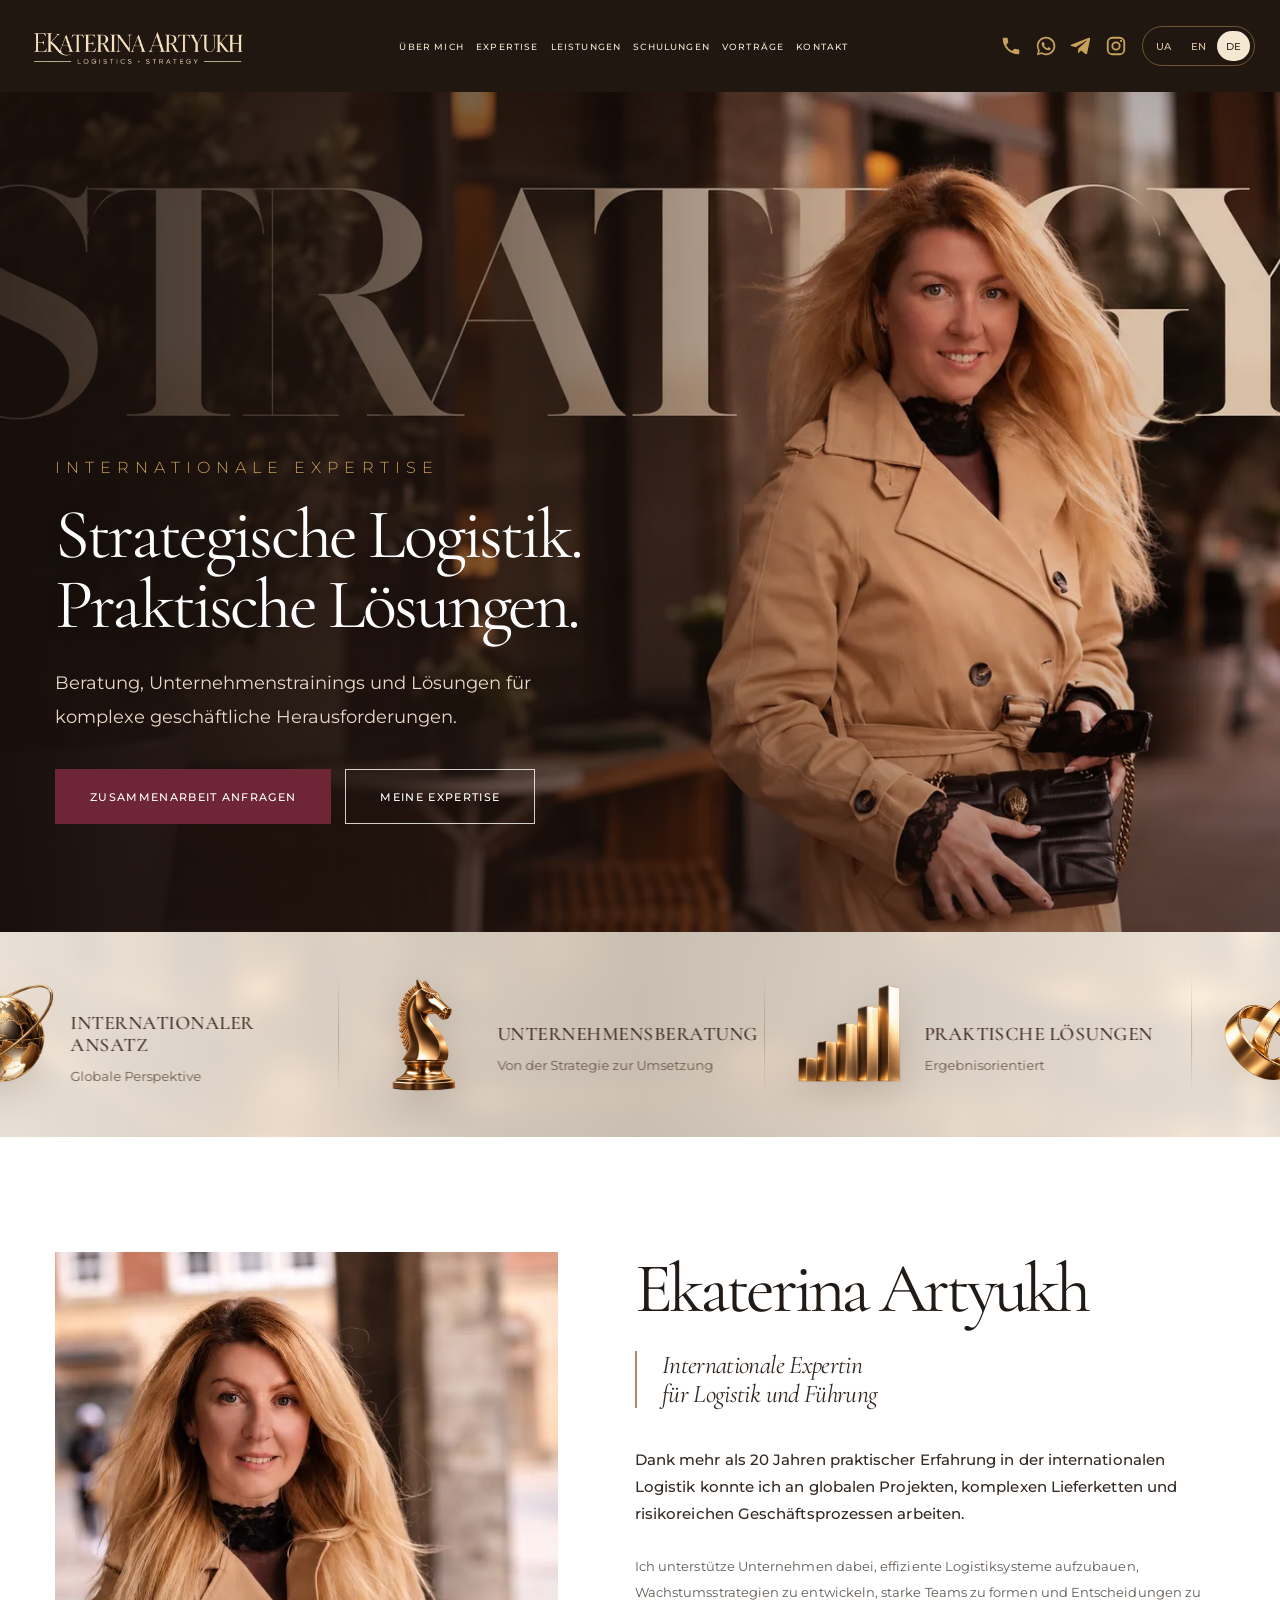
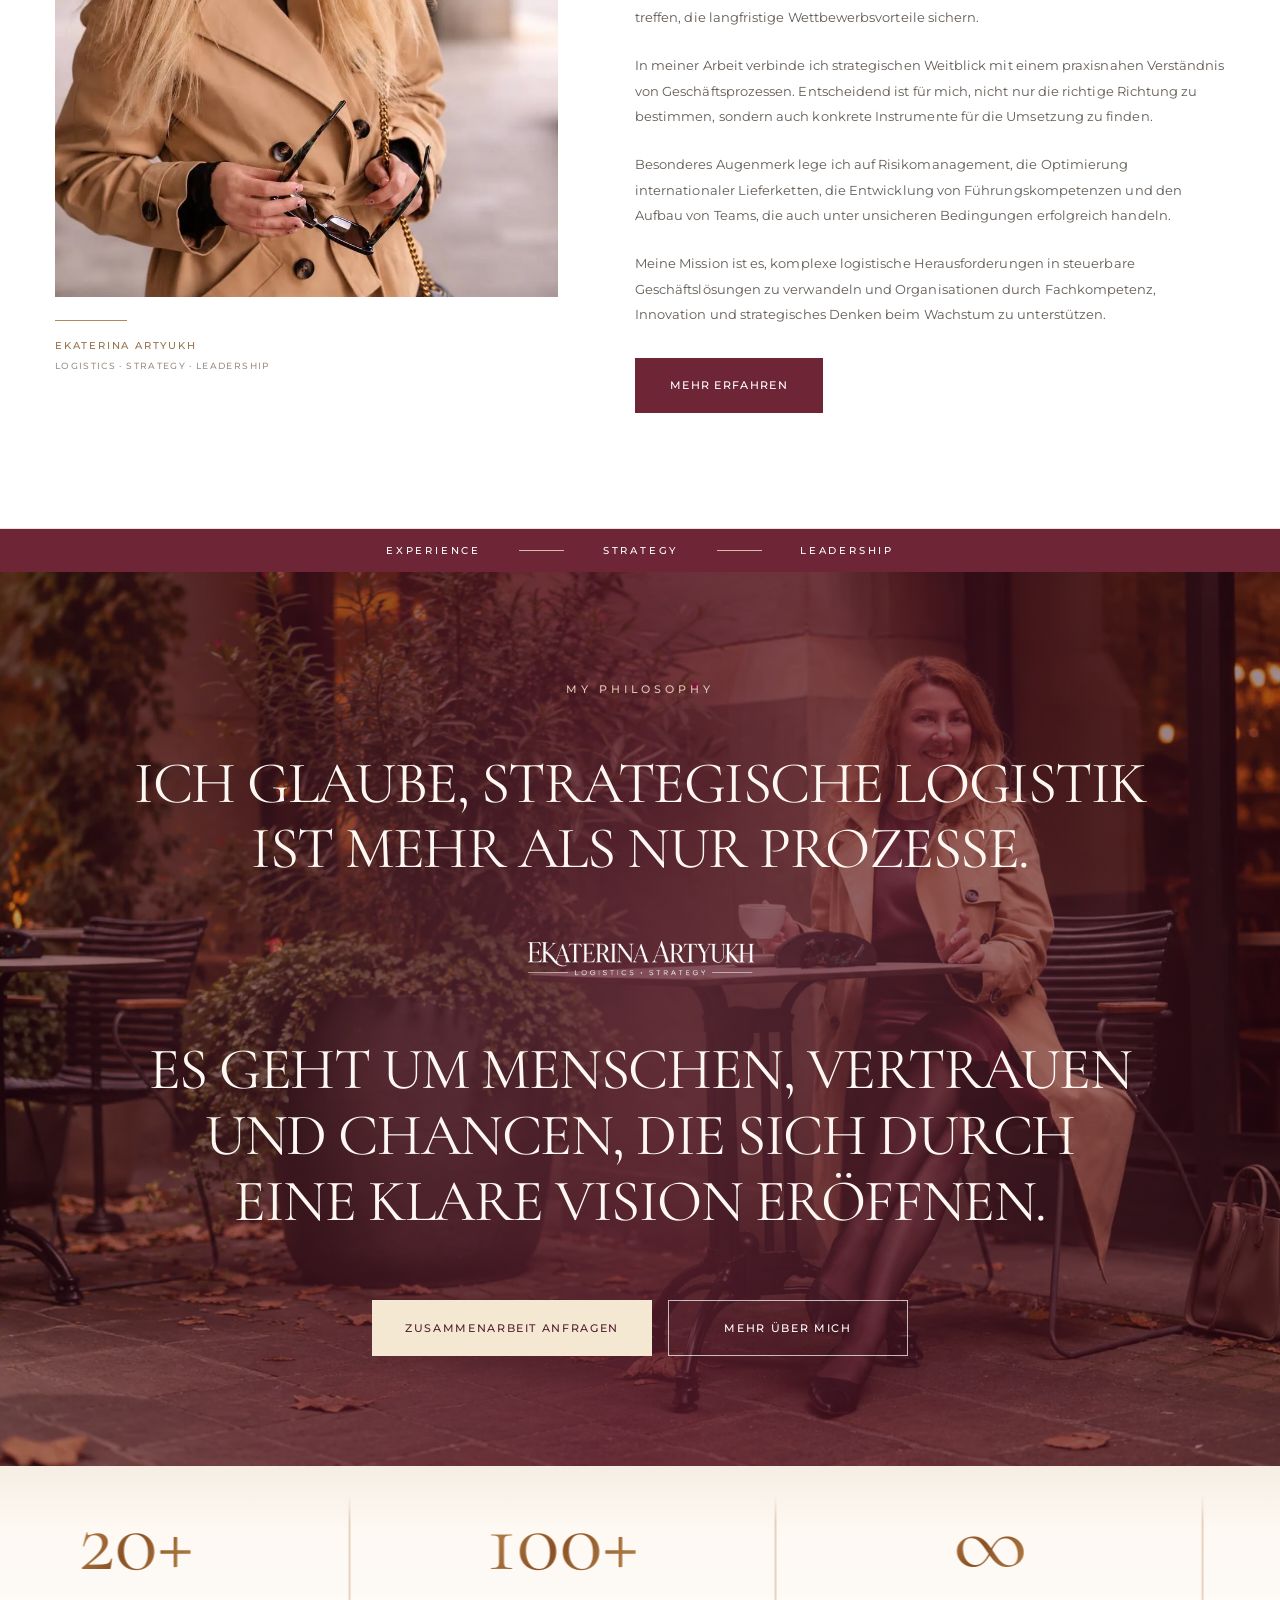
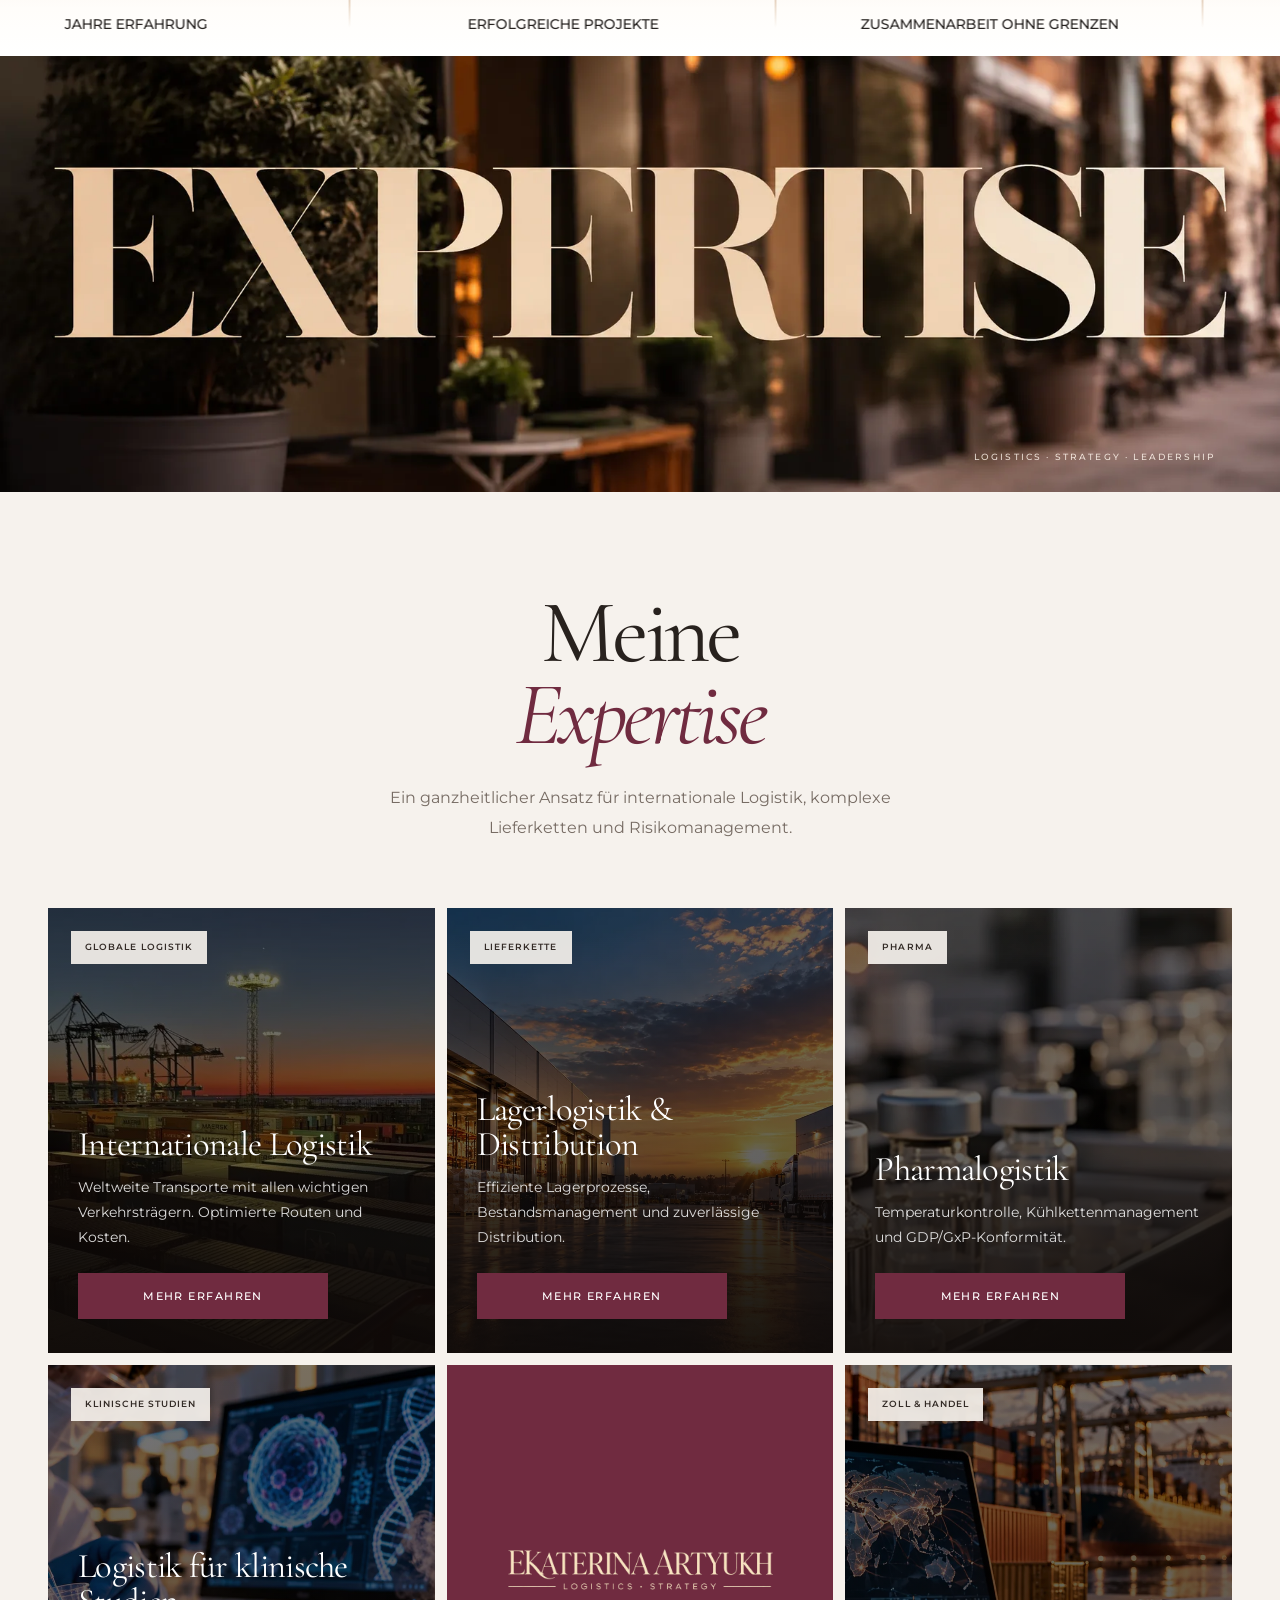
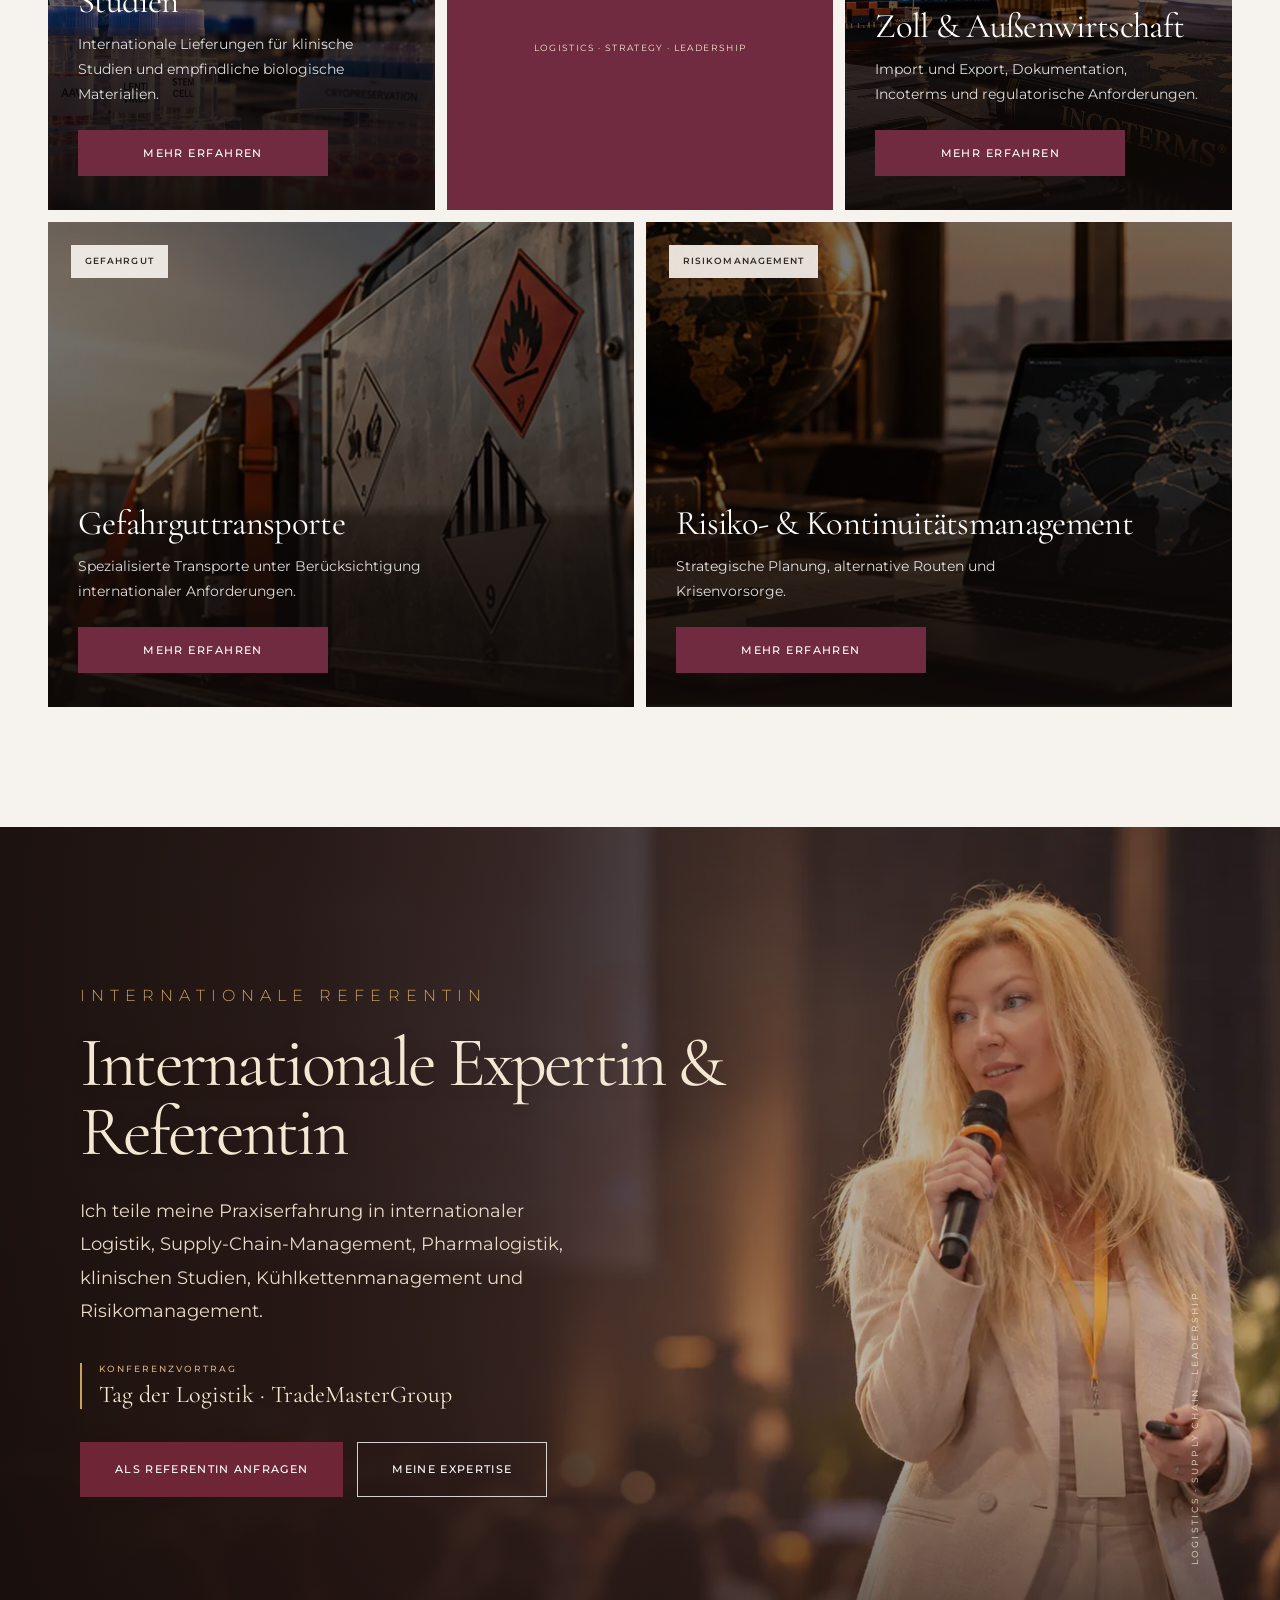
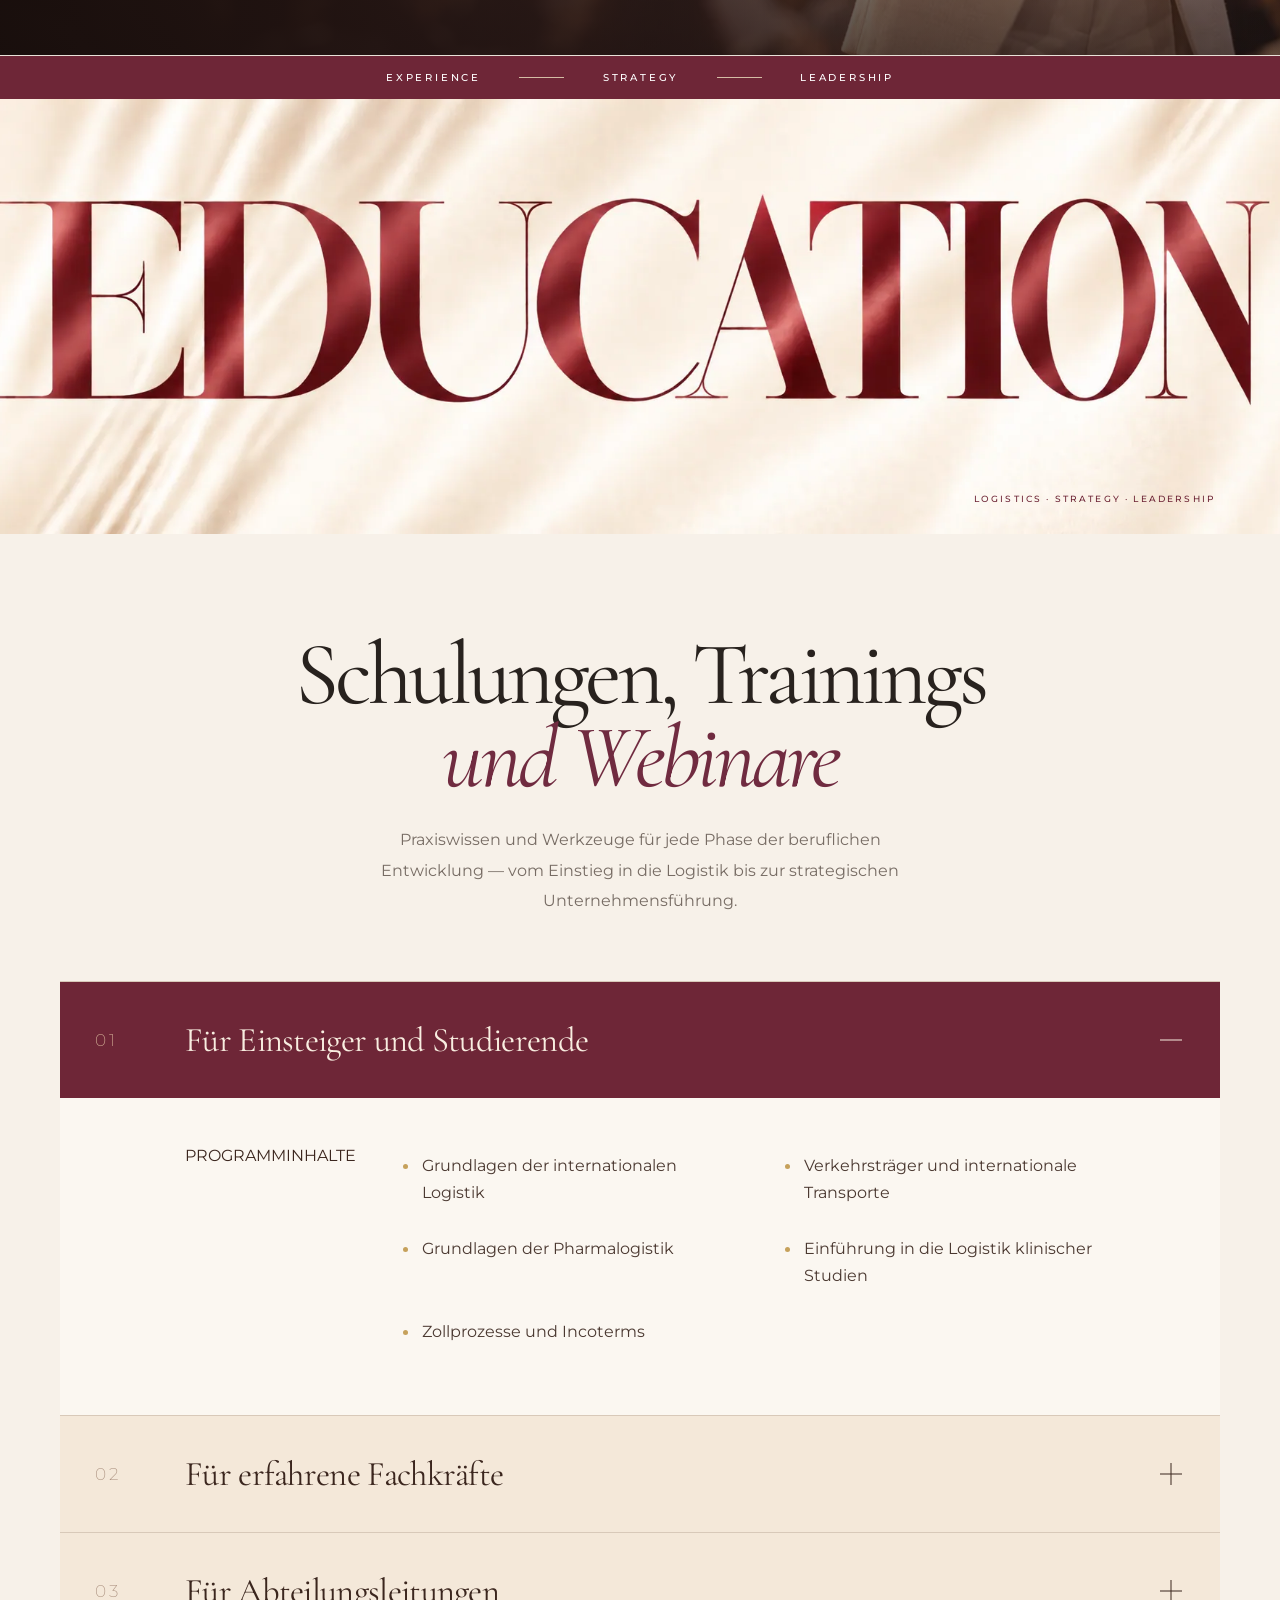
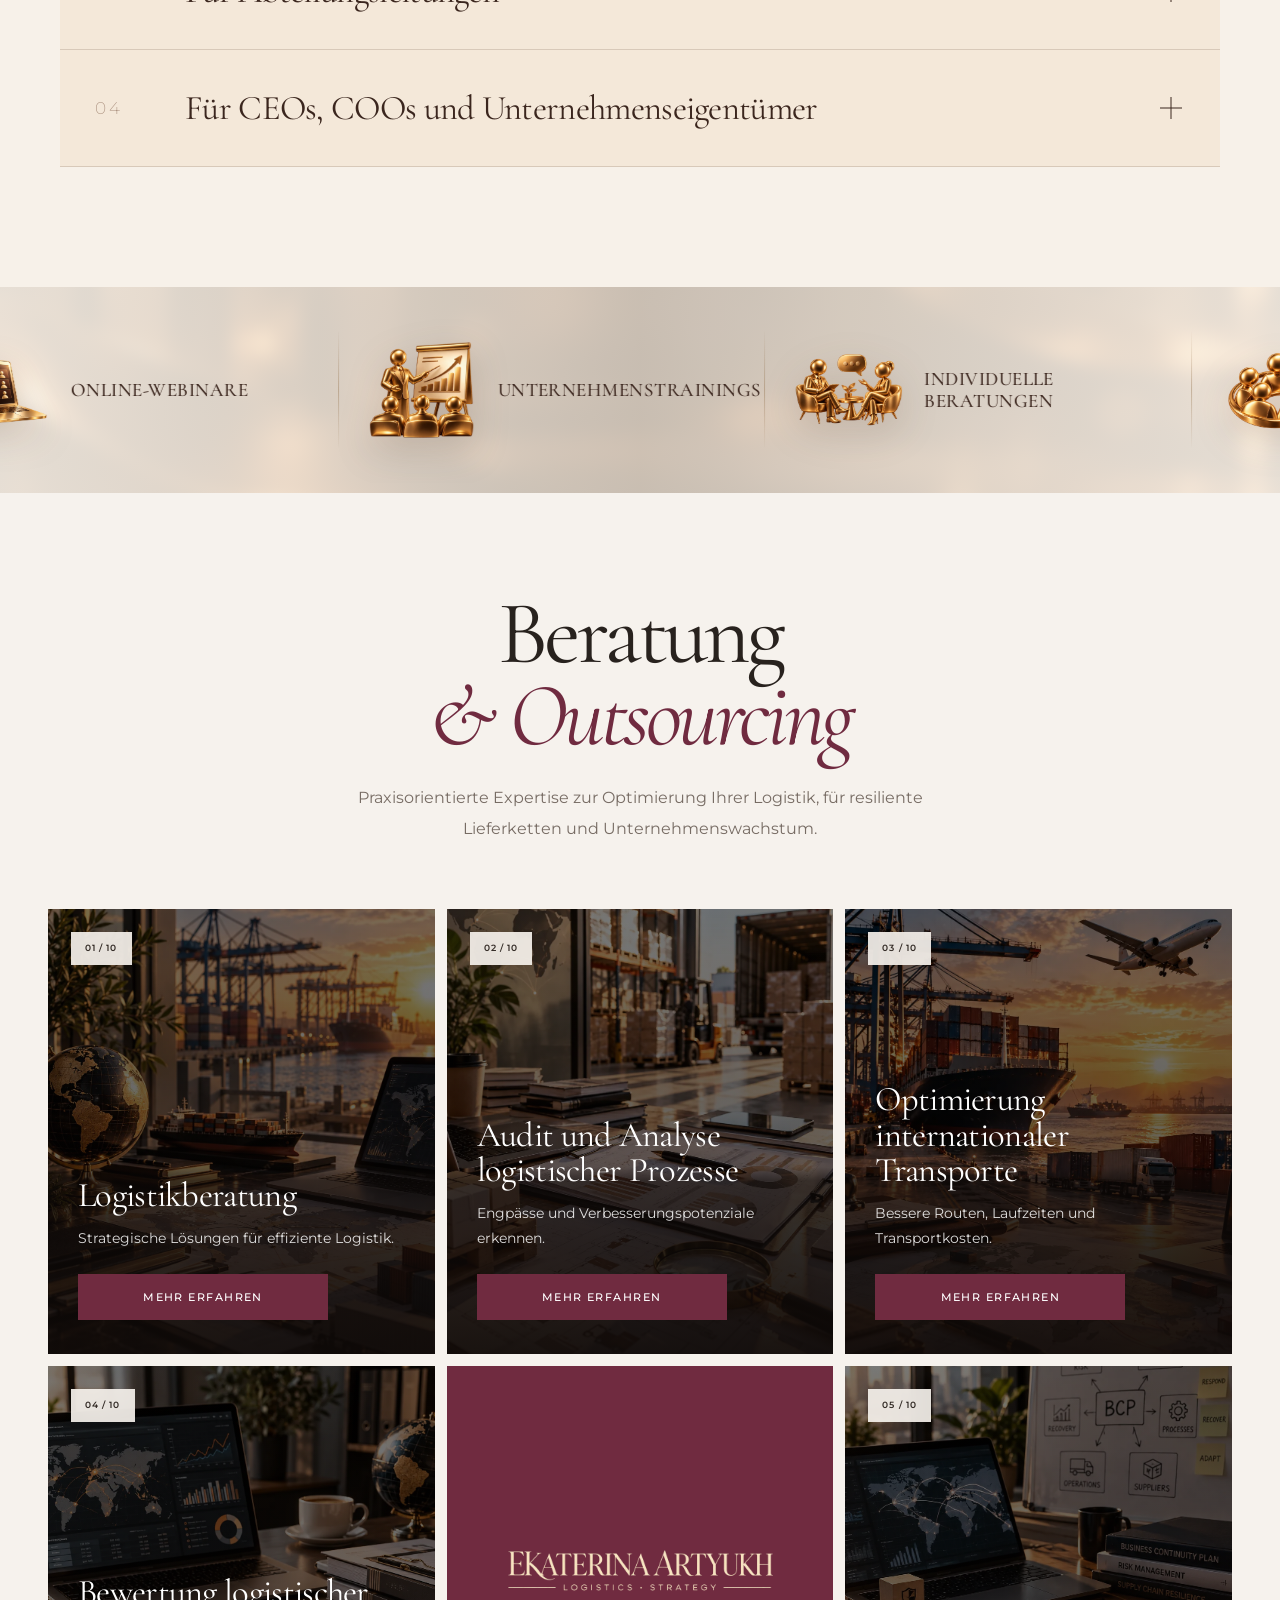
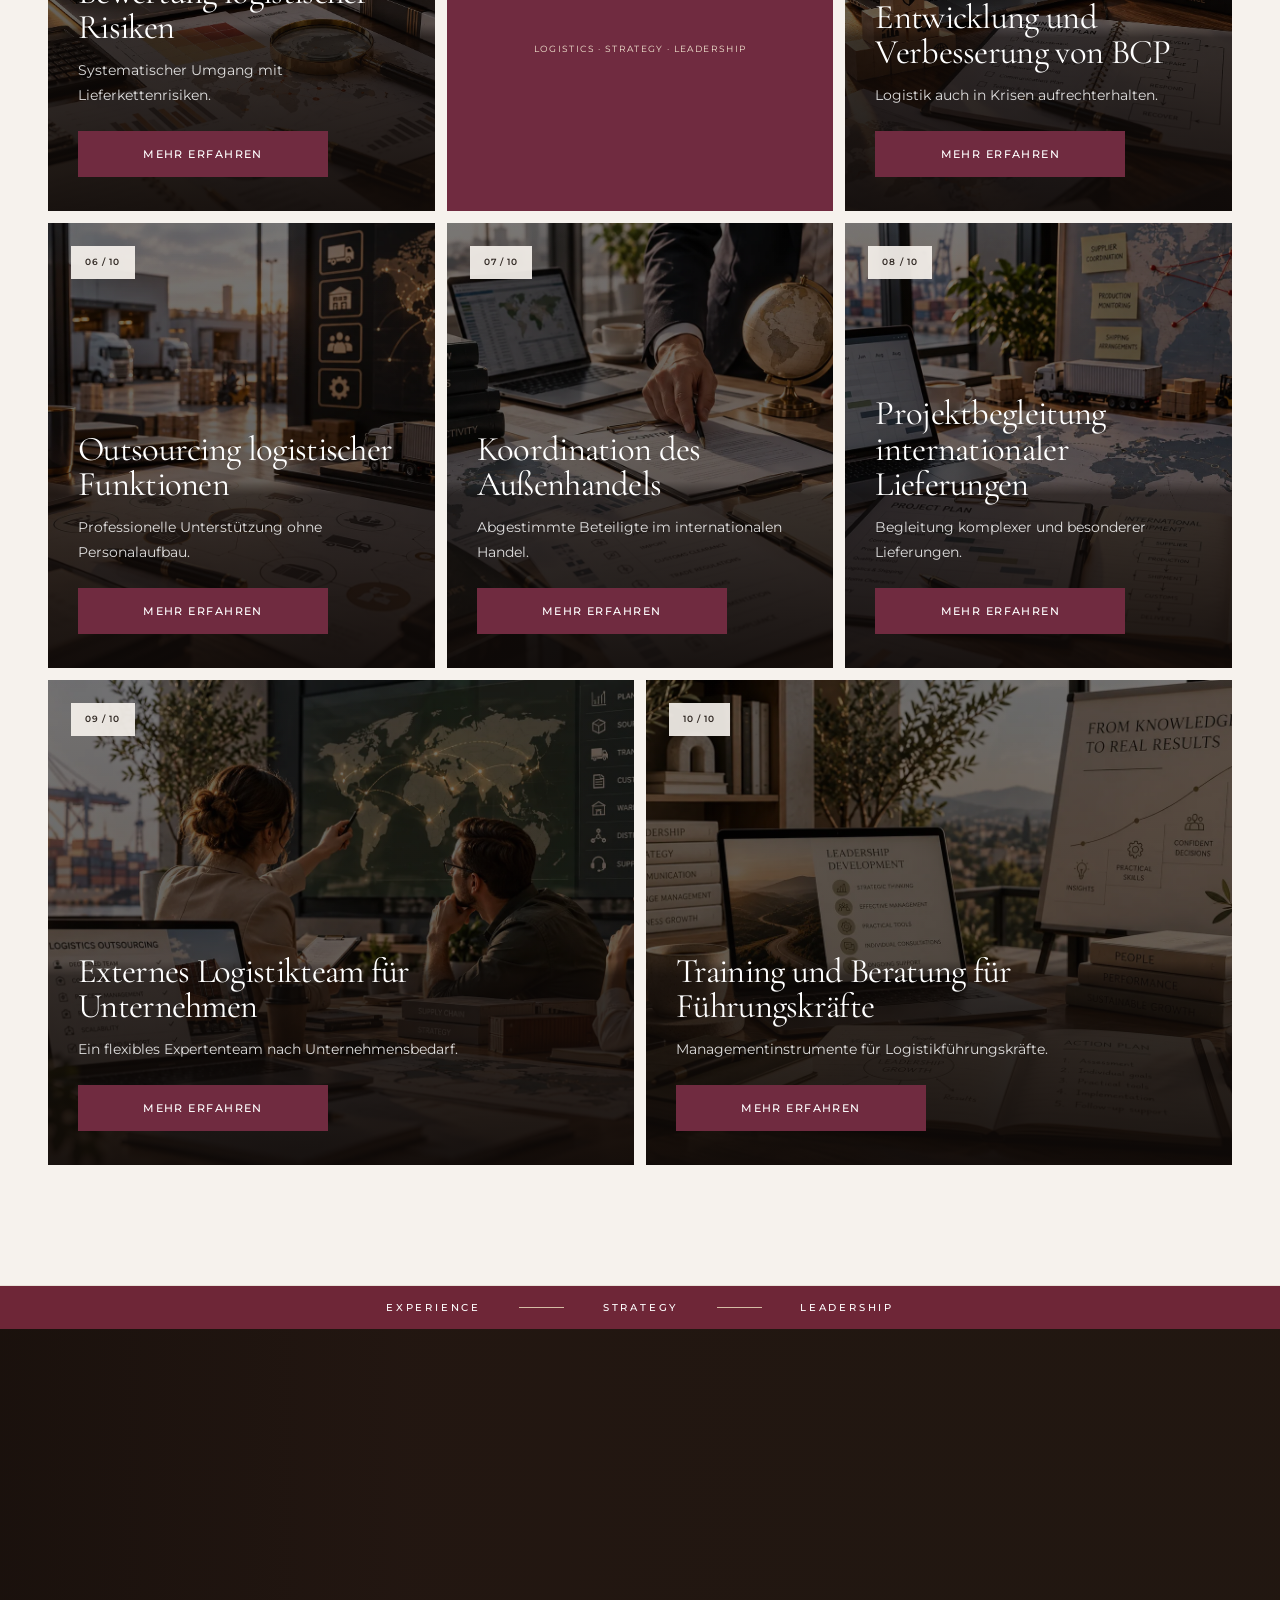
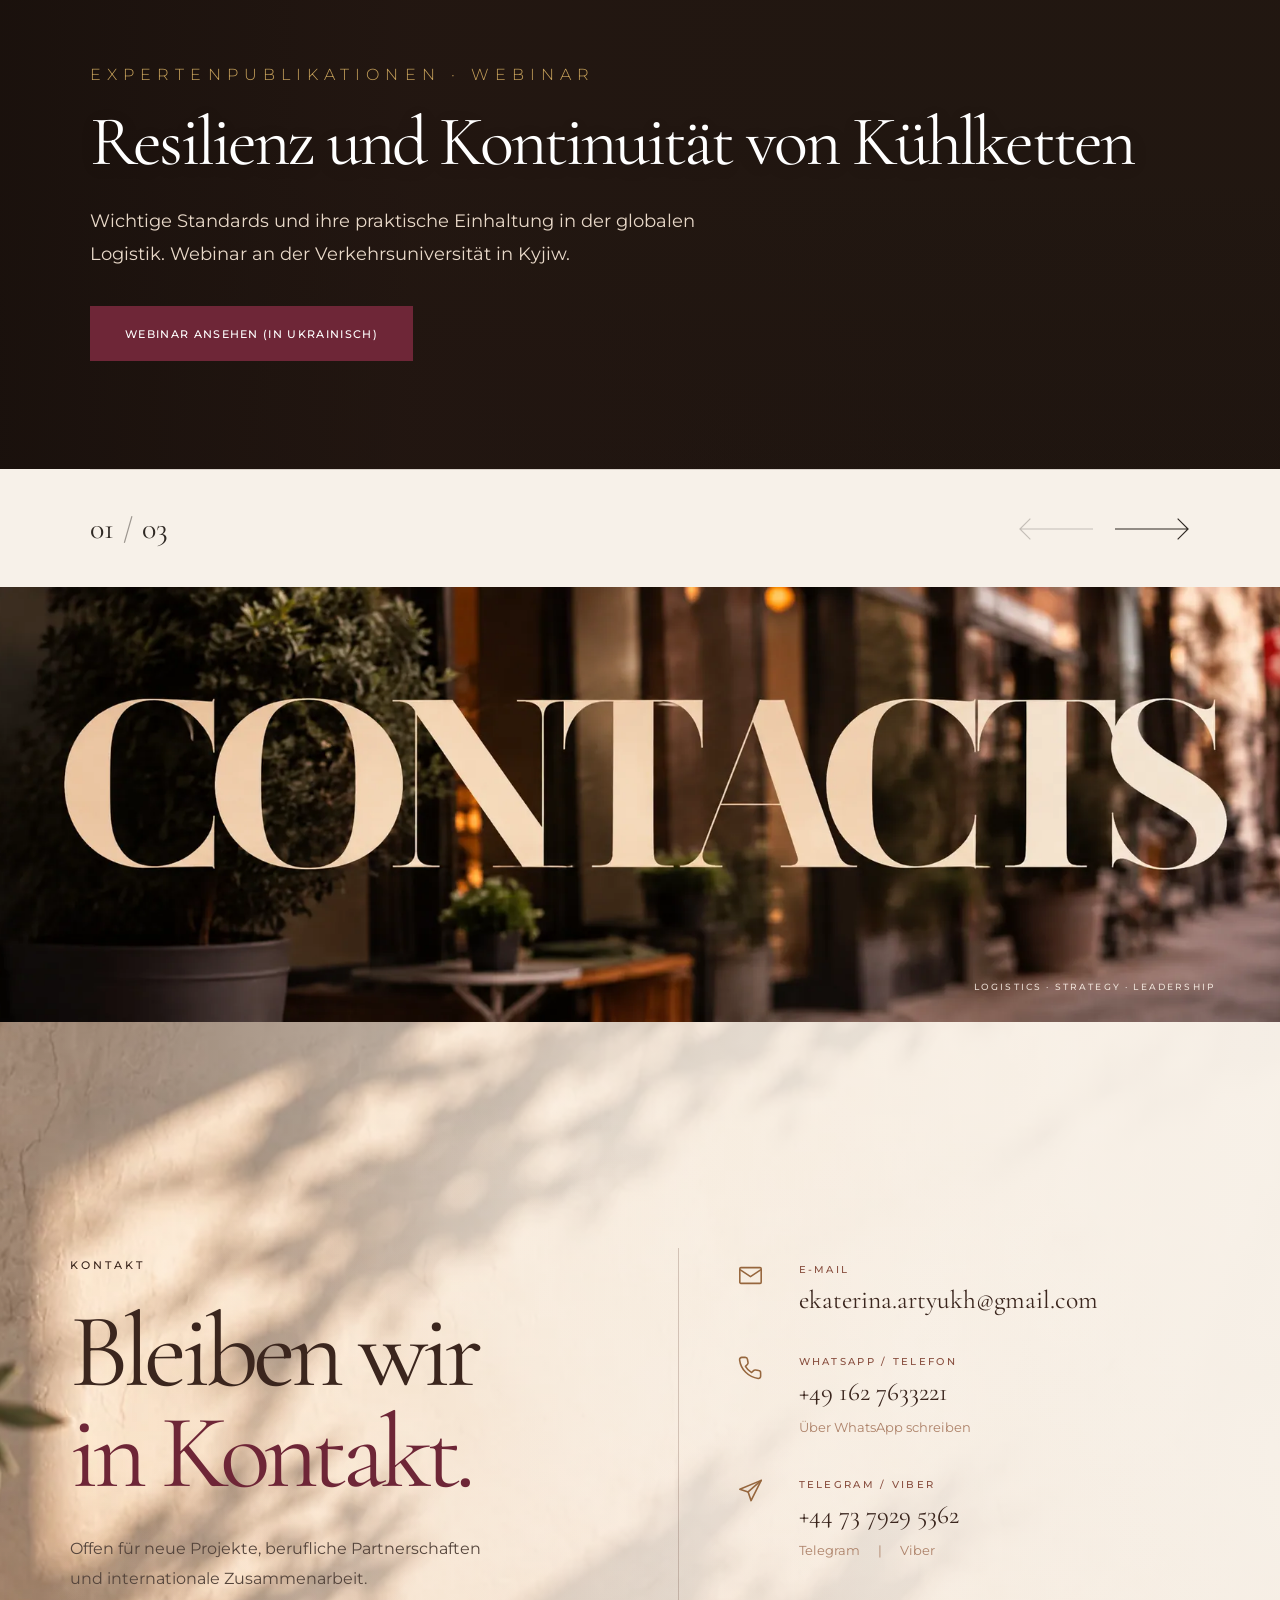
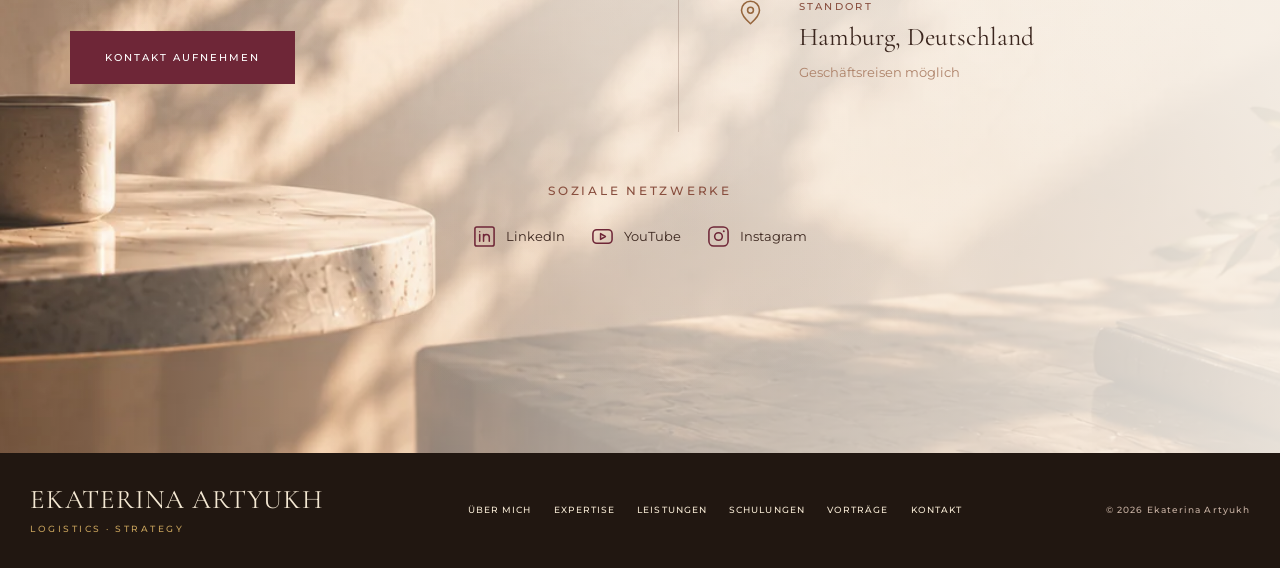
==== commit 21d649a1: "Add files via upload" ====
--- a/de/index.html
+++ b/de/index.html
@@ -7,6 +7,8 @@
 <meta content="#f4eee8" name="theme-color"/>
 <meta content="Ekaterina Artyukh — strategische Logistik, Beratung, Unternehmenstrainings und internationale Zusammenarbeit." data-i18n-content="pageDescription" name="description"/>
 <title>Ekaterina Artyukh — Strategische Logistik &amp; Beratung</title>
+<link rel="preload" as="image" href="../img/ekaterina-hero.webp" media="(min-width: 768px)" fetchpriority="high"/>
+<link rel="preload" as="image" href="../img/hero-mobile.webp" media="(max-width: 767px)" fetchpriority="high"/>
 <link href="https://fonts.googleapis.com" rel="preconnect"/>
 <link crossorigin="" href="https://fonts.gstatic.com" rel="preconnect"/>
 <link href="https://fonts.googleapis.com/css2?family=Cormorant+Garamond:wght@400;500;600&amp;family=Montserrat:wght@400;500;600&amp;display=swap" rel="stylesheet"/>
@@ -16,15 +18,16 @@
 <meta content="website" property="og:type"/>
 <meta content="Ekaterina Artyukh" property="og:site_name"/>
 <meta content="Ekaterina Artyukh — Strategische Logistik &amp; Beratung" property="og:title"/>
-<meta content="Міжнародна логістика, стратегічний консалтинг, корпоративне навчання та практичні рішення для бізнесу." property="og:description"/>
+<meta content="Internationale Logistik, strategische Beratung, Unternehmenstrainings und praxisnahe Lösungen für Unternehmen." property="og:description"/>
 <meta content="https://ekaterinaartyukh.com/de/" property="og:url"/>
 <meta content="https://ekaterinaartyukh.com/img/og-image.jpg" property="og:image"/>
 <meta content="https://ekaterinaartyukh.com/img/og-image.jpg" property="og:image:secure_url"/>
 <meta content="image/jpeg" property="og:image:type"/>
 <meta content="1200" property="og:image:width"/>
 <meta content="630" property="og:image:height"/>
-<meta content="Ekaterina Artyukh — стратегічна логістика та практичні рішення" property="og:image:alt"/>
+<meta content="Ekaterina Artyukh — Internationale Logistik und strategische Beratung" property="og:image:alt"/>
 <meta content="summary_large_image" name="twitter:card"/>
+<meta name="twitter:description" content="Internationale Logistik, strategische Beratung, Unternehmenstrainings und praxisnahe Lösungen für Unternehmen."/>
 <meta content="Ekaterina Artyukh — Strategische Logistik &amp; Beratung" name="twitter:title"/>
 <meta content="https://ekaterinaartyukh.com/img/og-image.jpg" name="twitter:image"/>
 <link href="https://ekaterinaartyukh.com/de/" rel="canonical"/>
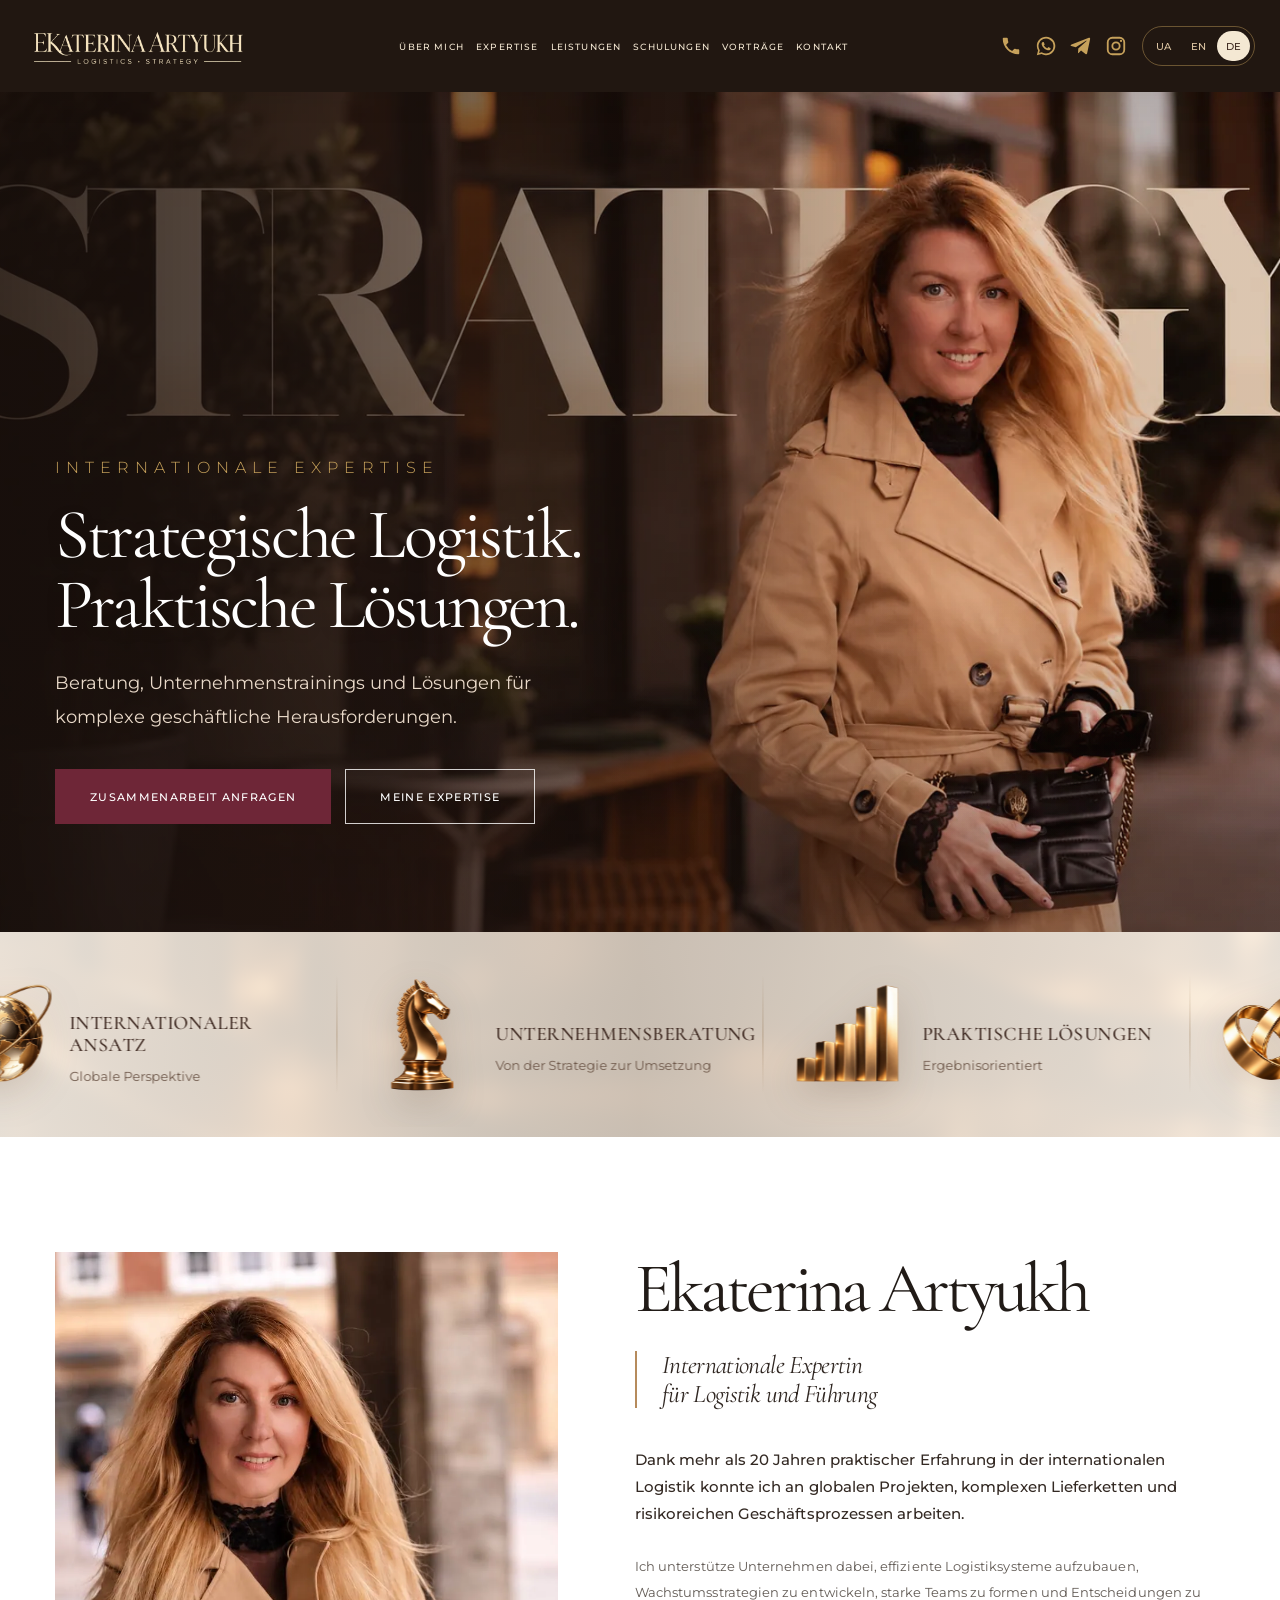
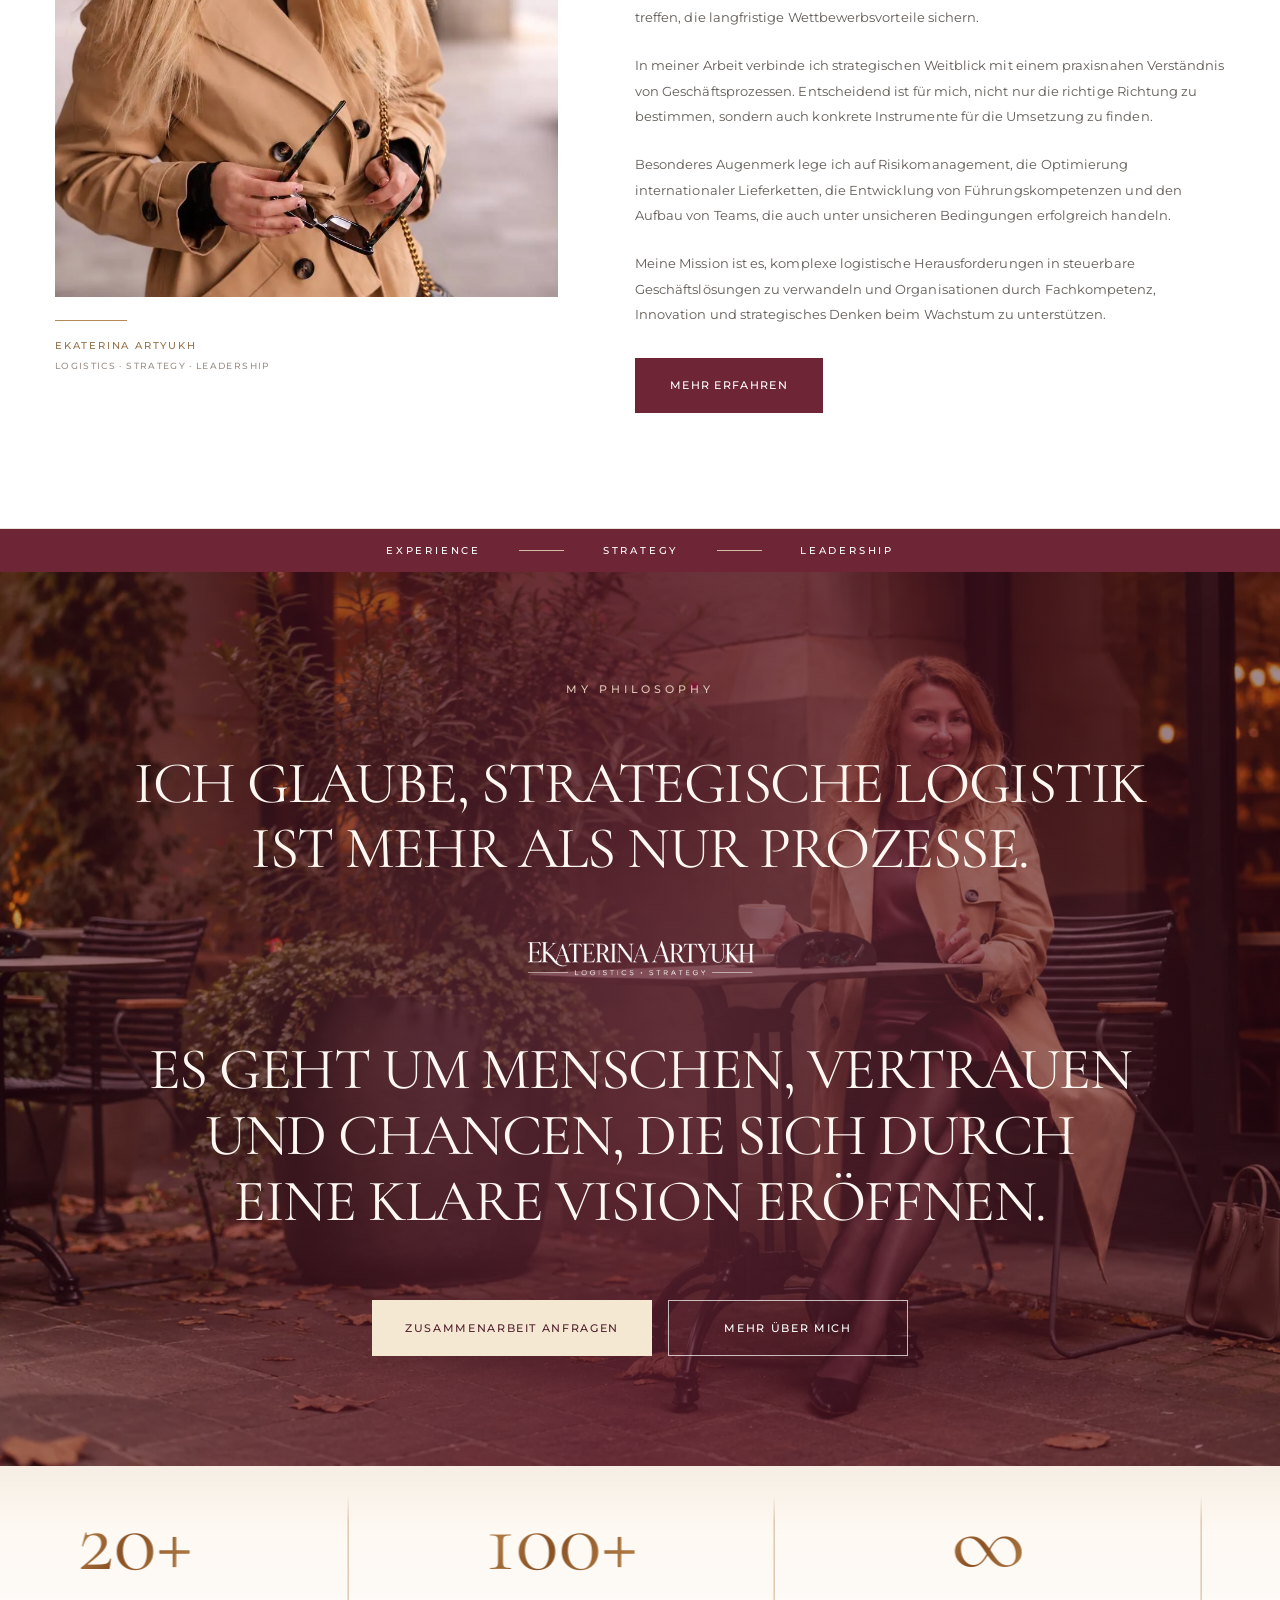
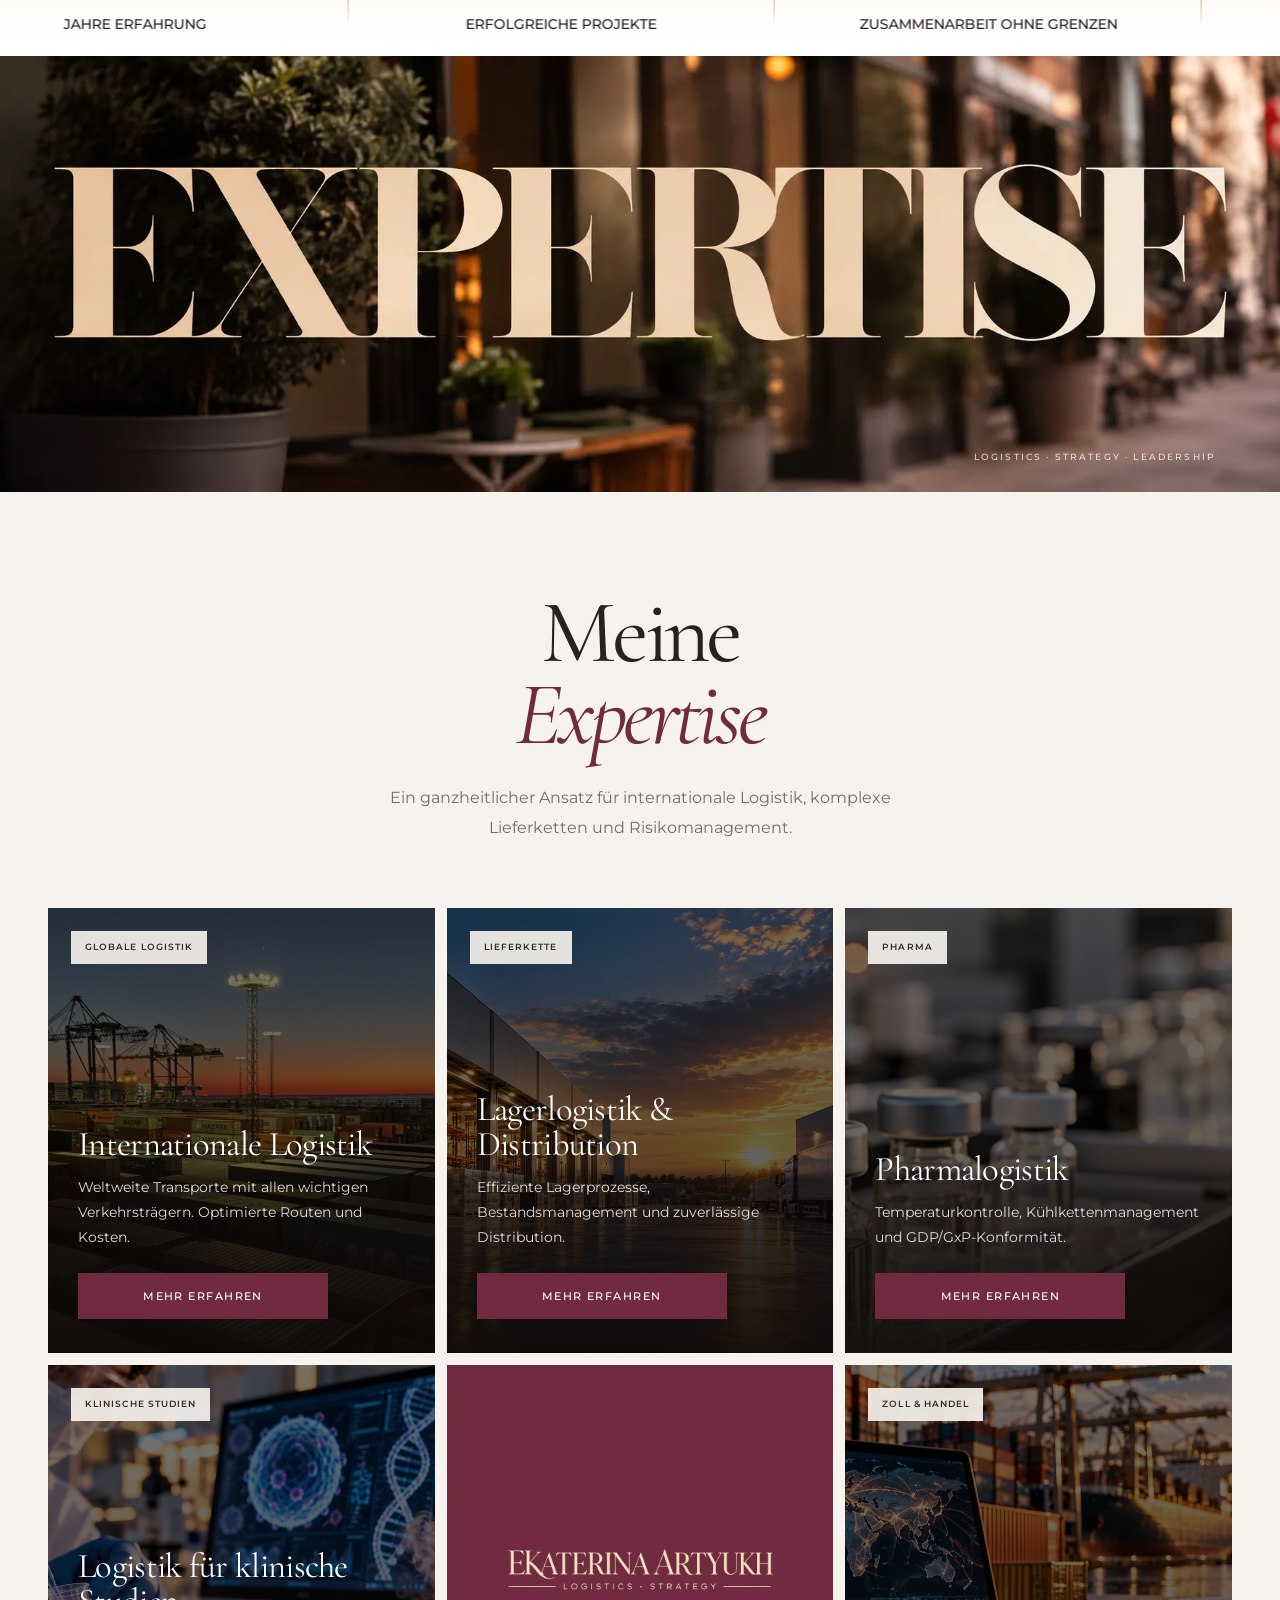
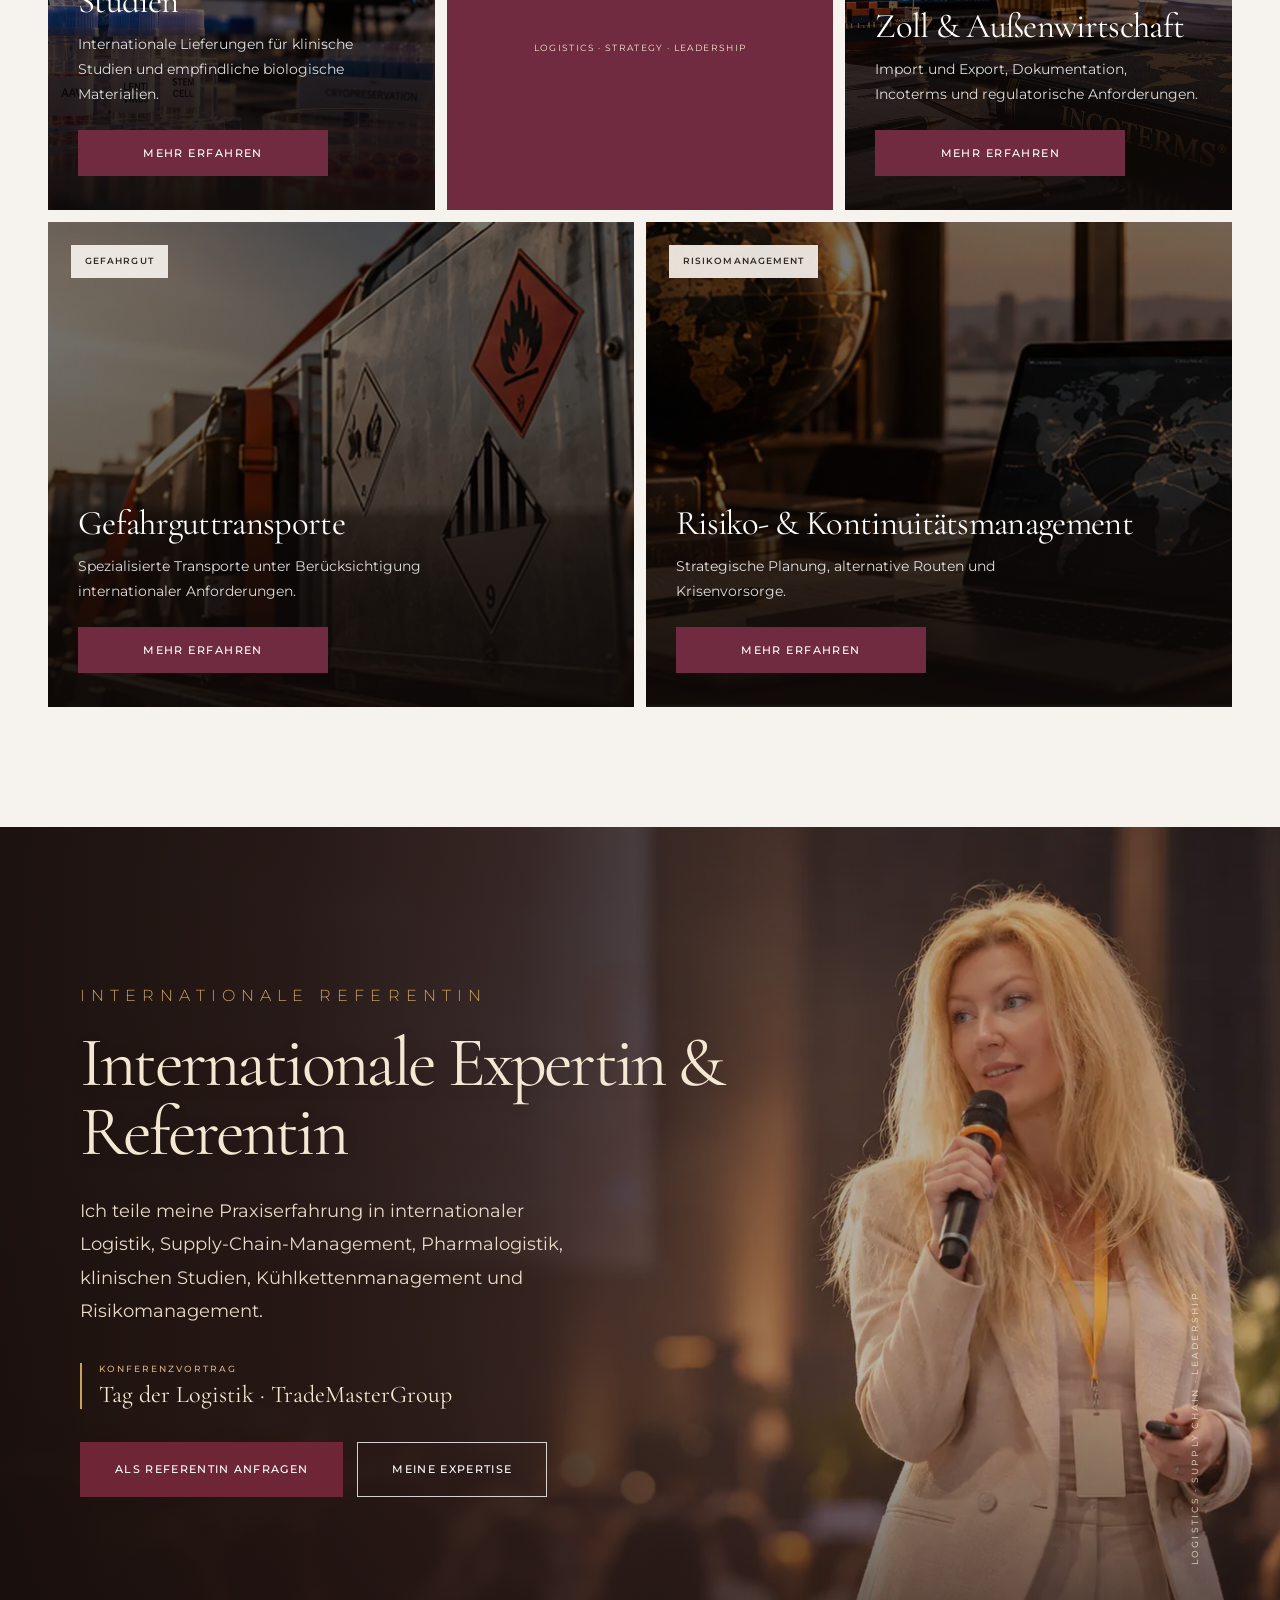
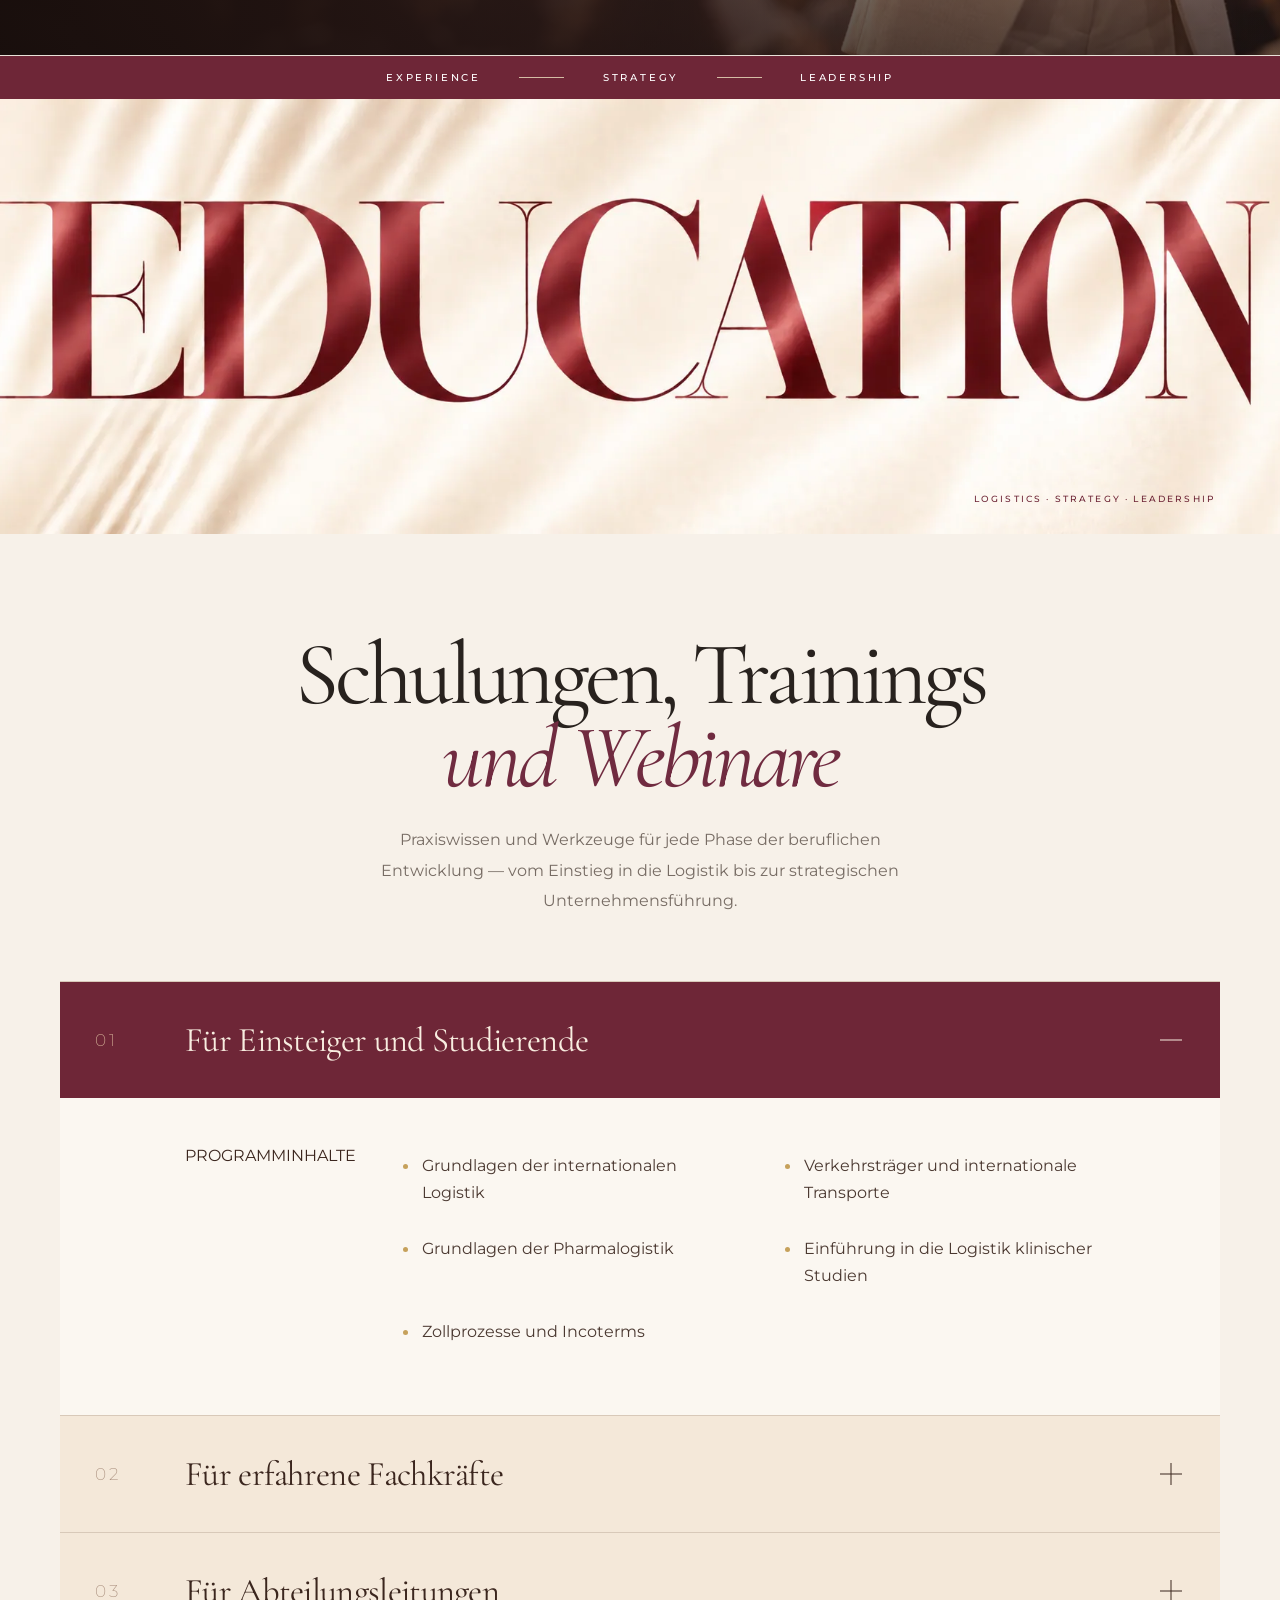
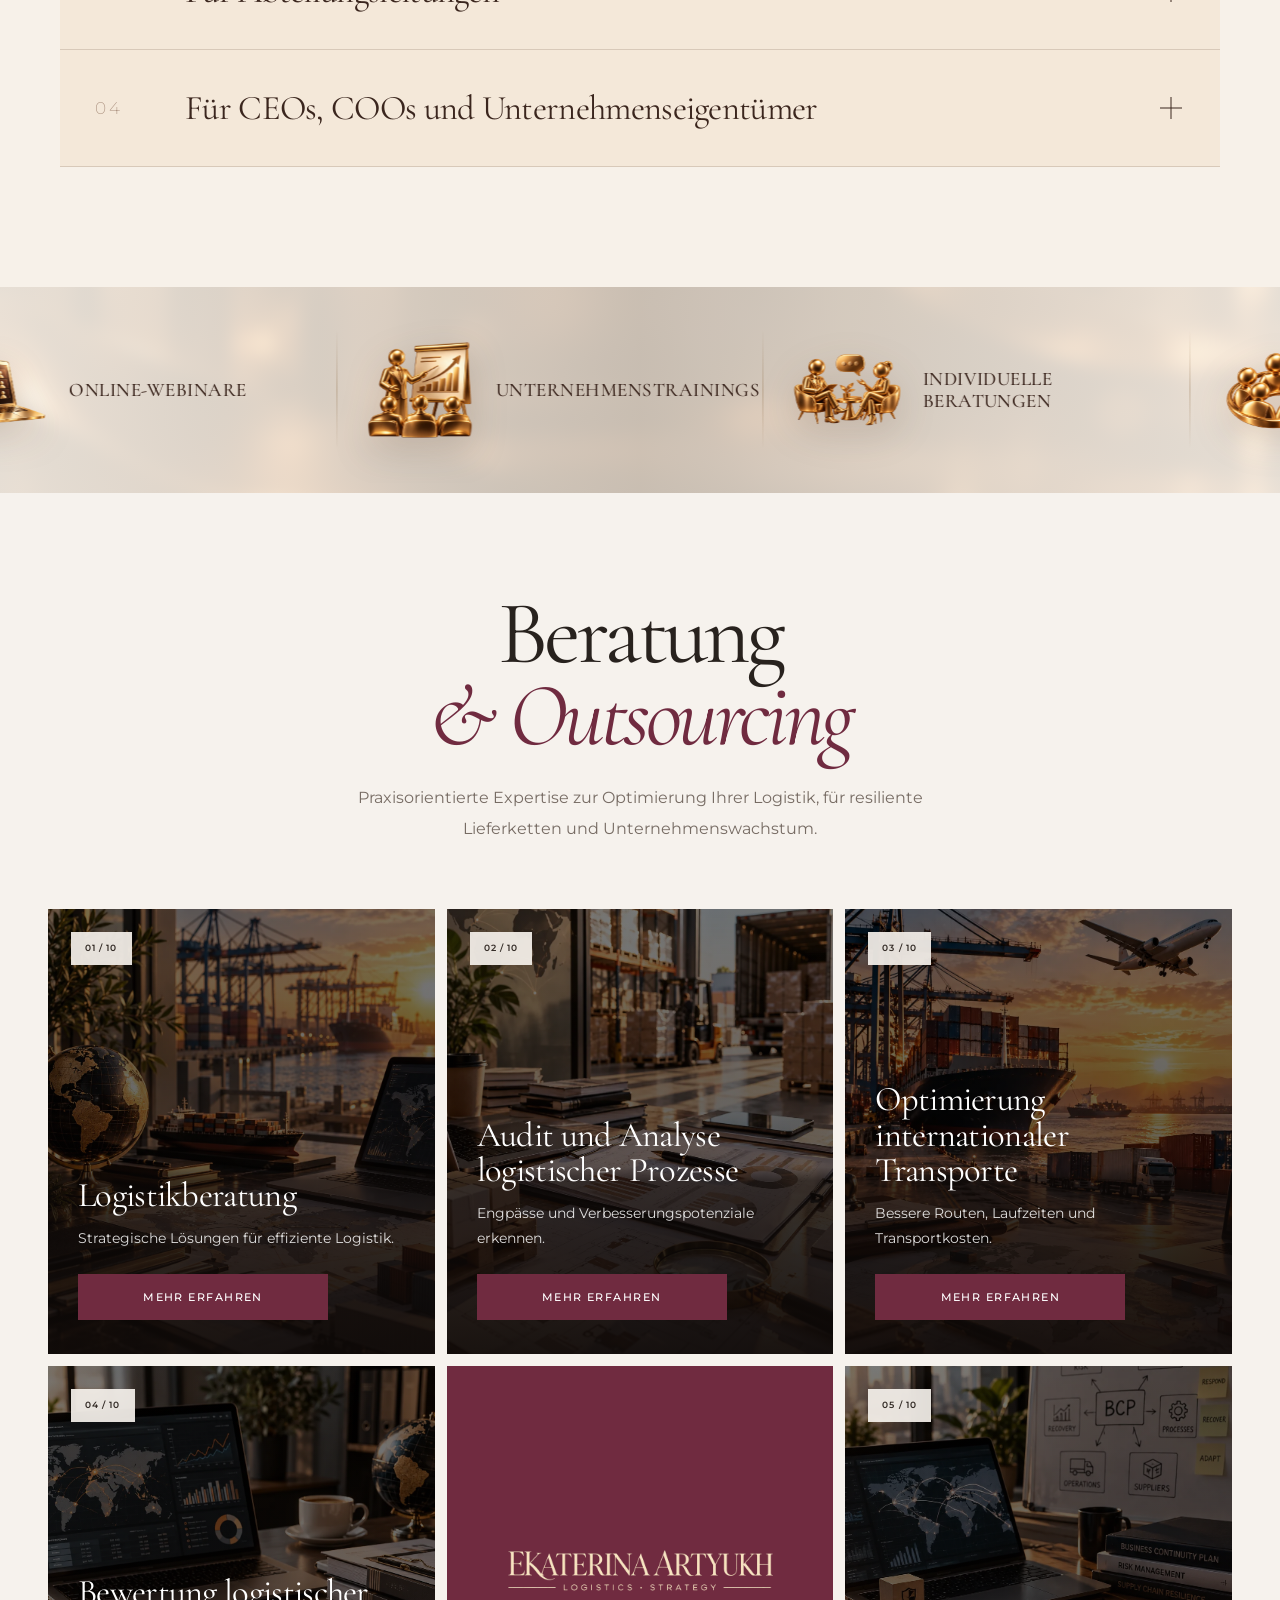
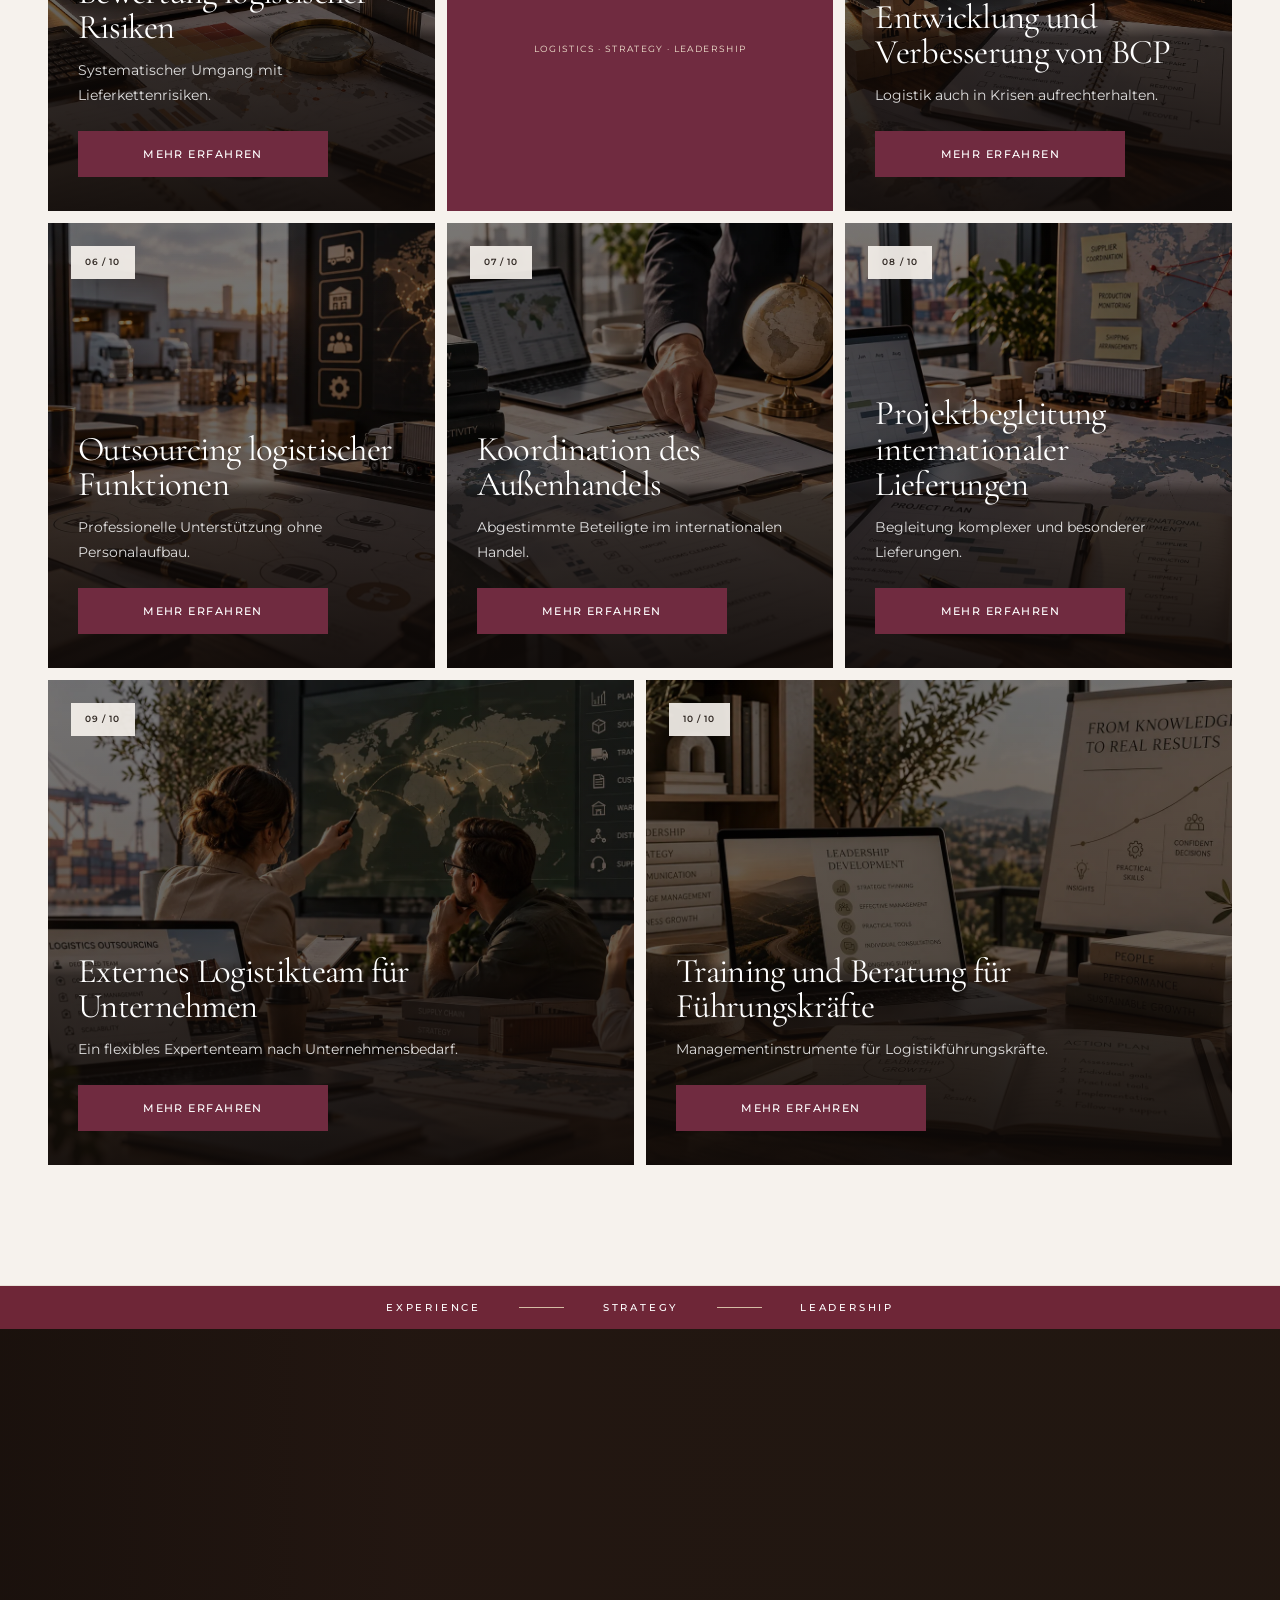
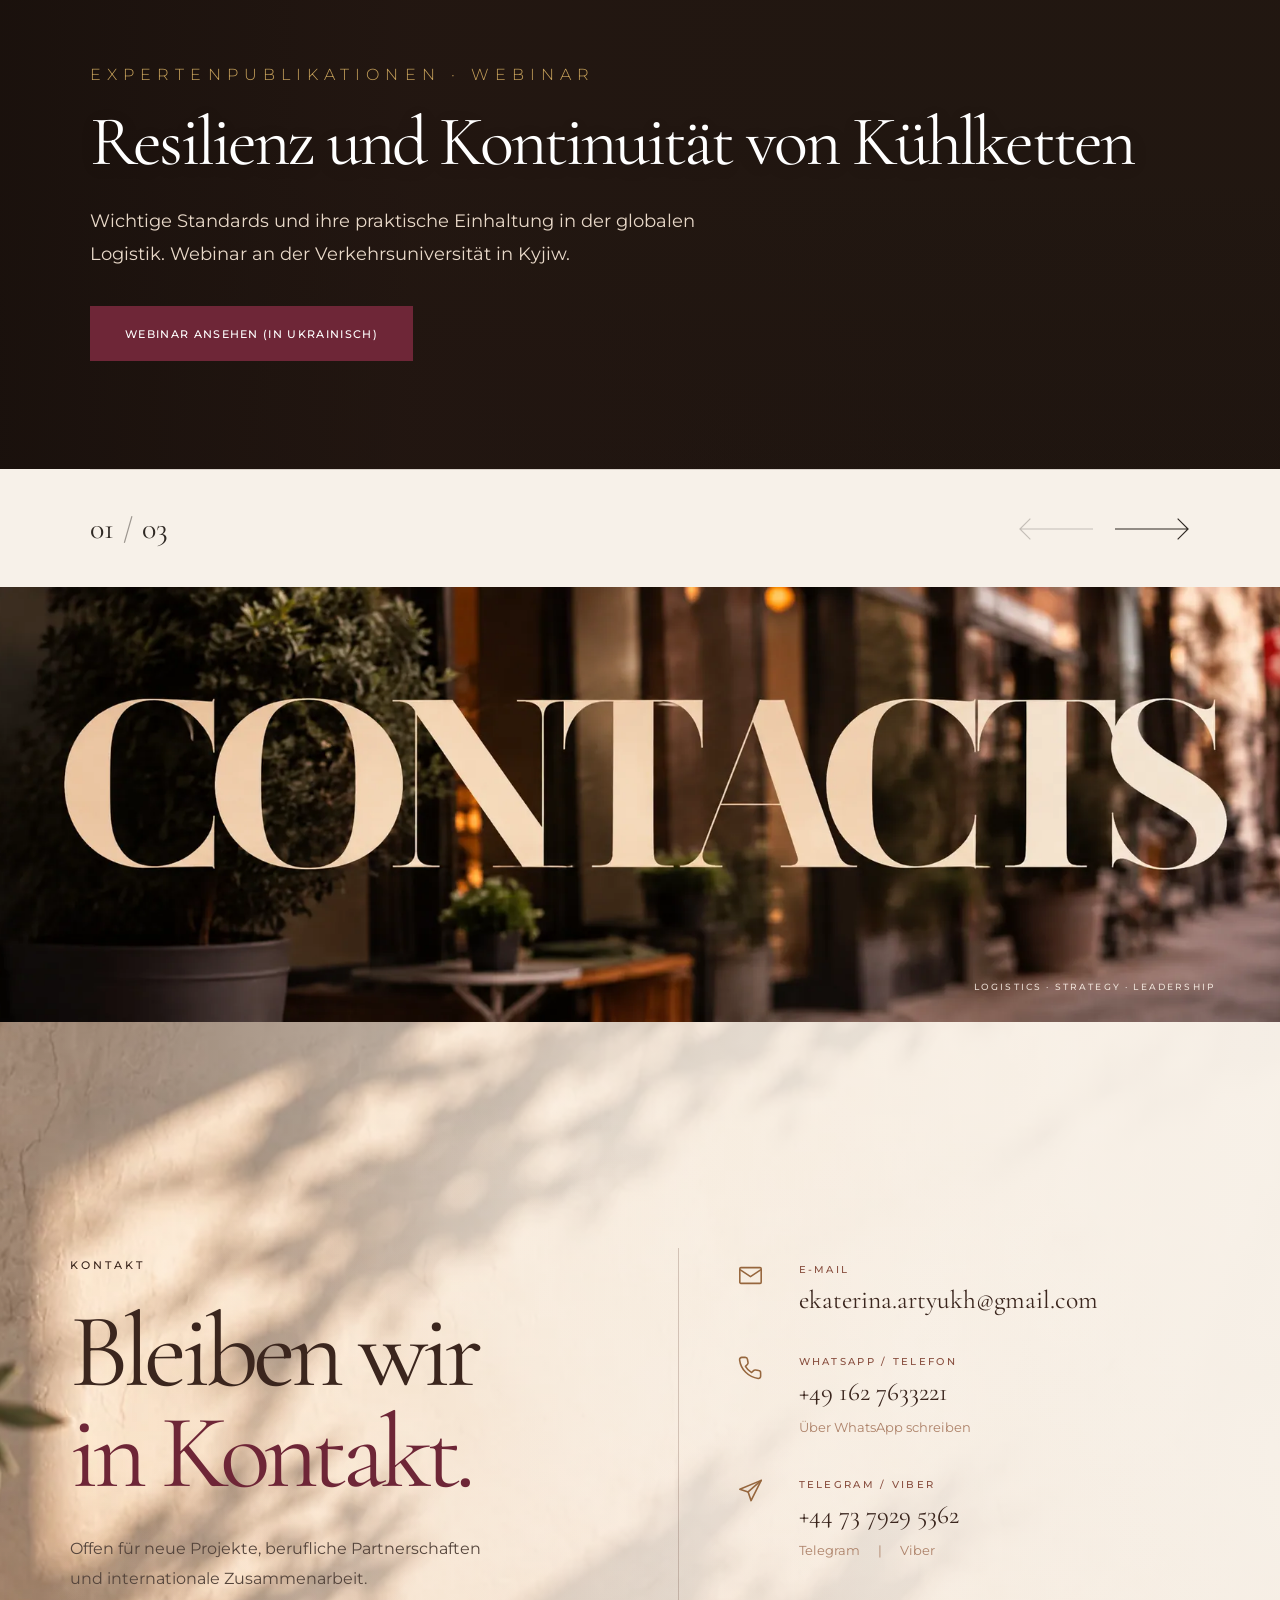
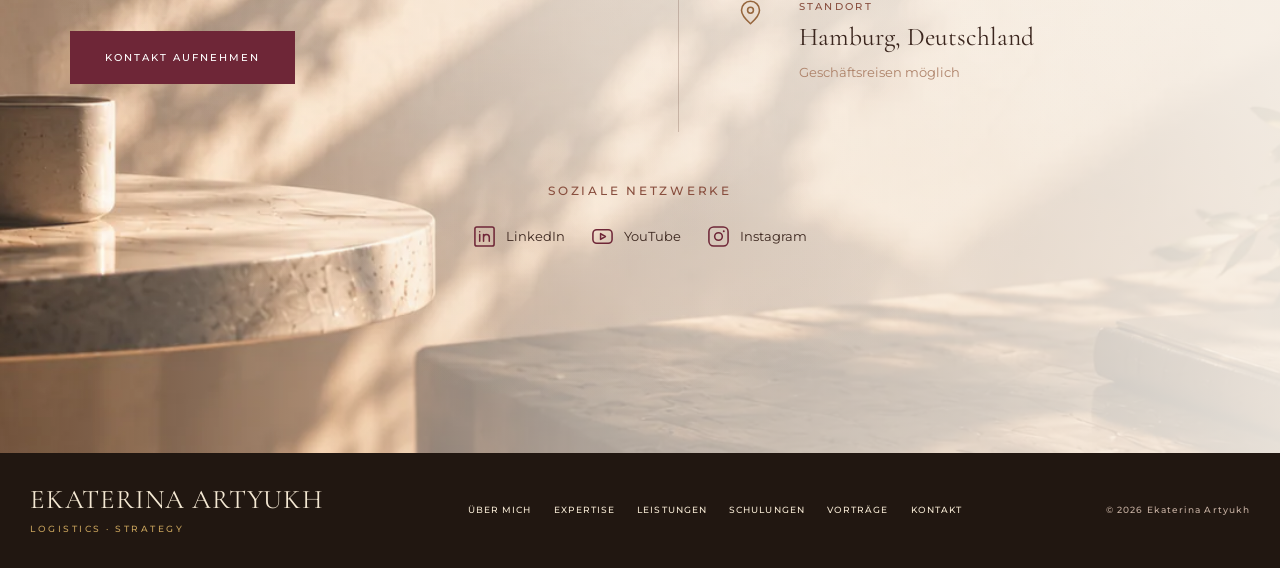
==== commit 37a29390: "Add files via upload" ====
--- a/de/index.html
+++ b/de/index.html
@@ -1,989 +1,2096 @@
-<!DOCTYPE html>
+<!doctype html>
 
 <html lang="de">
-<head>
-<meta charset="utf-8"/>
-<meta content="width=device-width, initial-scale=1" name="viewport"/>
-<meta content="#f4eee8" name="theme-color"/>
-<meta content="Ekaterina Artyukh — strategische Logistik, Beratung, Unternehmenstrainings und internationale Zusammenarbeit." data-i18n-content="pageDescription" name="description"/>
-<title>Ekaterina Artyukh — Strategische Logistik &amp; Beratung</title>
-<link rel="preload" as="image" href="../img/ekaterina-hero.webp" media="(min-width: 768px)" fetchpriority="high"/>
-<link rel="preload" as="image" href="../img/hero-mobile.webp" media="(max-width: 767px)" fetchpriority="high"/>
-<link href="https://fonts.googleapis.com" rel="preconnect"/>
-<link crossorigin="" href="https://fonts.gstatic.com" rel="preconnect"/>
-<link href="https://fonts.googleapis.com/css2?family=Cormorant+Garamond:wght@400;500;600&amp;family=Montserrat:wght@400;500;600&amp;display=swap" rel="stylesheet"/>
-<link href="../style.css" rel="stylesheet"/>
-<script defer="" src="../translations.js"></script>
-<script defer="" src="../app.js"></script>
-<meta content="website" property="og:type"/>
-<meta content="Ekaterina Artyukh" property="og:site_name"/>
-<meta content="Ekaterina Artyukh — Strategische Logistik &amp; Beratung" property="og:title"/>
-<meta content="Internationale Logistik, strategische Beratung, Unternehmenstrainings und praxisnahe Lösungen für Unternehmen." property="og:description"/>
-<meta content="https://ekaterinaartyukh.com/de/" property="og:url"/>
-<meta content="https://ekaterinaartyukh.com/img/og-image.jpg" property="og:image"/>
-<meta content="https://ekaterinaartyukh.com/img/og-image.jpg" property="og:image:secure_url"/>
-<meta content="image/jpeg" property="og:image:type"/>
-<meta content="1200" property="og:image:width"/>
-<meta content="630" property="og:image:height"/>
-<meta content="Ekaterina Artyukh — Internationale Logistik und strategische Beratung" property="og:image:alt"/>
-<meta content="summary_large_image" name="twitter:card"/>
-<meta name="twitter:description" content="Internationale Logistik, strategische Beratung, Unternehmenstrainings und praxisnahe Lösungen für Unternehmen."/>
-<meta content="Ekaterina Artyukh — Strategische Logistik &amp; Beratung" name="twitter:title"/>
-<meta content="https://ekaterinaartyukh.com/img/og-image.jpg" name="twitter:image"/>
-<link href="https://ekaterinaartyukh.com/de/" rel="canonical"/>
-<link href="../img/ekaterina-logo.webp" rel="icon" type="image/webp"/>
-<meta content="index, follow" name="robots"/>
-<script type="application/ld+json">{
-  "@context": "https://schema.org",
-  "@type": "Person",
-  "name": "Ekaterina Artyukh",
-  "url": "https://ekaterinaartyukh.com/de/",
-  "jobTitle": "International Logistics Consultant",
-  "sameAs": [
-    "https://www.linkedin.com/in/ekaterina-artyukh/",
-    "https://youtube.com/@ekaterinaartyukhlogistics"
-  ],
-  "inLanguage": "de"
-}</script>
-<link href="https://ekaterinaartyukh.com/" hreflang="uk" rel="alternate"/><link href="https://ekaterinaartyukh.com/en/" hreflang="en" rel="alternate"/><link href="https://ekaterinaartyukh.com/de/" hreflang="de" rel="alternate"/><link href="https://ekaterinaartyukh.com/" hreflang="x-default" rel="alternate"/></head>
-<body>
-<header class="site-header" id="top">
-<div class="header-inner">
-<a aria-label="Ekaterina Artyukh — Startseite" class="brand" data-i18n-aria-label="brandAria" href="#top"><img alt="Ekaterina Artyukh — Logistics · Strategy" decoding="async" height="104" src="../img/ekaterina-logo-white.webp" width="320"/></a>
-<nav aria-label="Hauptnavigation" class="desktop-nav" data-i18n-aria-label="navMain">
-<a data-i18n="about" href="#about">ÜBER MICH</a><a data-i18n="expertise" href="#expertise">EXPERTISE</a><a data-i18n="services" href="#services">LEISTUNGEN</a><a data-i18n="training" href="#training">SCHULUNGEN</a><a data-i18n="speaking" href="#speaking">VORTRÄGE</a><a data-i18n="contact" href="#contact">KONTAKT</a>
-</nav>
-<div class="header-actions">
-<div aria-label="Soziale Medien" class="social-links" data-i18n-aria-label="socialMedia">
-<a aria-label="Телефон — +49 162 7633221" class="social-icon" data-i18n-title="phoneTitle" href="tel:+491627633221" title="Telefon"><svg aria-hidden="true" viewbox="0 0 24 24">
-<path d="M6.62 10.79a15.05 15.05 0 006.59 6.59l2.2-2.2a1 1 0 011.01-.24c1.12.37 2.33.56 3.58.56a1 1 0 011 1V20a1 1 0 01-1 1C10.61 21 3 13.39 3 4a1 1 0 011-1h3.5a1 1 0 011 1c0 1.25.2 2.46.56 3.58a1 1 0 01-.25 1.01z"></path></svg></a><a aria-label="WhatsApp — +49 162 7633221" class="social-icon" href="https://wa.me/491627633221" rel="noopener noreferrer" target="_blank" title="WhatsApp"><svg aria-hidden="true" viewbox="0 0 24 24">
-<path d="M12.04 2C6.51 2 2 6.49 2 12c0 1.76.46 3.48 1.33 5L2 22l5.13-1.34A10 10 0 1012.04 2zm0 18.16c-1.5 0-2.96-.4-4.24-1.16l-.3-.18-3.04.8.81-2.97-.2-.31A8.14 8.14 0 1112.04 20.16zm4.47-6.1c-.24-.12-1.44-.71-1.66-.79-.22-.08-.38-.12-.54.12-.16.24-.62.79-.76.95-.14.16-.28.18-.52.06-.24-.12-1.01-.37-1.92-1.18-.71-.63-1.19-1.41-1.33-1.65-.14-.24-.01-.37.11-.49.11-.11.24-.28.36-.42.12-.14.16-.24.24-.4.08-.16.04-.3-.02-.42-.06-.12-.54-1.3-.74-1.78-.19-.46-.38-.4-.54-.41h-.46c-.16 0-.42.06-.64.3-.22.24-.84.82-.84 2s.86 2.32.98 2.48c.12.16 1.7 2.6 4.12 3.64.58.25 1.03.4 1.38.51.58.18 1.1.16 1.52.1.46-.07 1.44-.59 1.64-1.16.2-.57.2-1.06.14-1.16-.06-.1-.22-.16-.46-.28z"></path></svg></a><a aria-label="Telegram" class="social-icon" href="https://t.me/+447379295362" rel="noopener noreferrer" target="_blank" title="Telegram"><svg aria-hidden="true" viewbox="0 0 24 24">
-<path d="M21.9 4.6 18.7 19.8c-.24 1.07-.87 1.33-1.77.83l-4.9-3.6-2.36 2.28c-.26.26-.48.48-.98.48l.35-4.96L18.1 6.6c.4-.35-.09-.55-.62-.2L6.26 13.47l-4.83-1.5c-1.05-.33-1.07-1.05.22-1.56L20.53 3.1c.88-.33 1.65.2 1.37 1.5z"></path>
-</svg>
-</a>
-<a aria-label="Instagram" class="social-icon" href="https://instagram.com/ekaterina.logisticsglobal?psln=NG01MWJxdGo4YTRq&amp;utm_source=qr" rel="noopener noreferrer" target="_blank" title="Instagram"><svg aria-hidden="true" viewbox="0 0 24 24">
-<rect fill="none" height="18" rx="5" stroke="currentColor" stroke-width="2" width="18" x="3" y="3"></rect>
-<circle cx="12" cy="12" fill="none" r="4" stroke="currentColor" stroke-width="2"></circle>
-<circle cx="17.5" cy="6.5" r="1.2"></circle></svg></a>
-</div>
-<div aria-label="Sprache wählen" class="lang-switch" data-i18n-aria-label="chooseLanguage" role="group">
-<button aria-pressed="false" class="" data-lang="uk" type="button">
-              UA</button><button aria-pressed="false" class="" data-lang="en" type="button">
-              EN</button><button aria-pressed="true" class="active" data-lang="de" type="button">
+  <head>
+    <meta charset="utf-8" />
+    <meta
+      name="google-site-verification"
+      content="EGwaKx04b2LRXVBuNNCwe51BIDoMl4UDLcf9LfwEhhY"
+    />
+    <meta content="width=device-width, initial-scale=1" name="viewport" />
+    <meta content="#f4eee8" name="theme-color" />
+    <meta
+      content="Ekaterina Artyukh — strategische Logistik, Beratung, Unternehmenstrainings und internationale Zusammenarbeit."
+      data-i18n-content="pageDescription"
+      name="description"
+    />
+    <title>Ekaterina Artyukh — Strategische Logistik &amp; Beratung</title>
+    <link
+      rel="preload"
+      as="image"
+      href="../img/ekaterina-hero.webp"
+      media="(min-width: 768px)"
+      fetchpriority="high"
+    />
+    <link
+      rel="preload"
+      as="image"
+      href="../img/hero-mobile.webp"
+      media="(max-width: 767px)"
+      fetchpriority="high"
+    />
+    <link href="https://fonts.googleapis.com" rel="preconnect" />
+    <link crossorigin="" href="https://fonts.gstatic.com" rel="preconnect" />
+    <link
+      href="https://fonts.googleapis.com/css2?family=Cormorant+Garamond:wght@400;500;600&amp;family=Montserrat:wght@400;500;600&amp;display=swap"
+      rel="stylesheet"
+    />
+    <link href="../style.css" rel="stylesheet" />
+    <script defer="" src="../translations.js"></script>
+    <script defer="" src="../app.js"></script>
+    <meta content="website" property="og:type" />
+    <meta content="Ekaterina Artyukh" property="og:site_name" />
+    <meta
+      content="Ekaterina Artyukh — Strategische Logistik &amp; Beratung"
+      property="og:title"
+    />
+    <meta
+      content="Internationale Logistik, strategische Beratung, Unternehmenstrainings und praxisnahe Lösungen für Unternehmen."
+      property="og:description"
+    />
+    <meta content="https://ekaterinaartyukh.com/de/" property="og:url" />
+    <meta
+      content="https://ekaterinaartyukh.com/img/og-image.jpg"
+      property="og:image"
+    />
+    <meta
+      content="https://ekaterinaartyukh.com/img/og-image.jpg"
+      property="og:image:secure_url"
+    />
+    <meta content="image/jpeg" property="og:image:type" />
+    <meta content="1200" property="og:image:width" />
+    <meta content="630" property="og:image:height" />
+    <meta
+      content="Ekaterina Artyukh — Internationale Logistik und strategische Beratung"
+      property="og:image:alt"
+    />
+    <meta content="summary_large_image" name="twitter:card" />
+    <meta
+      name="twitter:description"
+      content="Internationale Logistik, strategische Beratung, Unternehmenstrainings und praxisnahe Lösungen für Unternehmen."
+    />
+    <meta
+      content="Ekaterina Artyukh — Strategische Logistik &amp; Beratung"
+      name="twitter:title"
+    />
+    <meta
+      content="https://ekaterinaartyukh.com/img/og-image.jpg"
+      name="twitter:image"
+    />
+    <link href="https://ekaterinaartyukh.com/de/" rel="canonical" />
+    <link href="../img/ekaterina-logo.webp" rel="icon" type="image/webp" />
+    <meta content="index, follow" name="robots" />
+    <script type="application/ld+json">
+      {
+        "@context": "https://schema.org",
+        "@type": "Person",
+        "name": "Ekaterina Artyukh",
+        "url": "https://ekaterinaartyukh.com/de/",
+        "jobTitle": "International Logistics Consultant",
+        "sameAs": [
+          "https://www.linkedin.com/in/ekaterina-artyukh/",
+          "https://youtube.com/@ekaterinaartyukhlogistics"
+        ],
+        "inLanguage": "de"
+      }
+    </script>
+    <link href="https://ekaterinaartyukh.com/" hreflang="uk" rel="alternate" />
+    <link
+      href="https://ekaterinaartyukh.com/en/"
+      hreflang="en"
+      rel="alternate"
+    />
+    <link
+      href="https://ekaterinaartyukh.com/de/"
+      hreflang="de"
+      rel="alternate"
+    />
+    <link
+      href="https://ekaterinaartyukh.com/"
+      hreflang="x-default"
+      rel="alternate"
+    />
+  </head>
+  <body>
+    <header class="site-header" id="top">
+      <div class="header-inner">
+        <a
+          aria-label="Ekaterina Artyukh — Startseite"
+          class="brand"
+          data-i18n-aria-label="brandAria"
+          href="#top"
+          ><img
+            alt="Ekaterina Artyukh — Logistics · Strategy"
+            decoding="async"
+            height="104"
+            src="../img/ekaterina-logo-white.webp"
+            width="320"
+        /></a>
+        <nav
+          aria-label="Hauptnavigation"
+          class="desktop-nav"
+          data-i18n-aria-label="navMain"
+        >
+          <a data-i18n="about" href="#about">ÜBER MICH</a
+          ><a data-i18n="expertise" href="#expertise">EXPERTISE</a
+          ><a data-i18n="services" href="#services">LEISTUNGEN</a
+          ><a data-i18n="training" href="#training">SCHULUNGEN</a
+          ><a data-i18n="speaking" href="#speaking">VORTRÄGE</a
+          ><a data-i18n="contact" href="#contact">KONTAKT</a>
+        </nav>
+        <div class="header-actions">
+          <div
+            aria-label="Soziale Medien"
+            class="social-links"
+            data-i18n-aria-label="socialMedia"
+          >
+            <a
+              aria-label="Телефон — +49 162 7633221"
+              class="social-icon"
+              data-i18n-title="phoneTitle"
+              href="tel:+491627633221"
+              title="Telefon"
+              ><svg aria-hidden="true" viewbox="0 0 24 24">
+                <path
+                  d="M6.62 10.79a15.05 15.05 0 006.59 6.59l2.2-2.2a1 1 0 011.01-.24c1.12.37 2.33.56 3.58.56a1 1 0 011 1V20a1 1 0 01-1 1C10.61 21 3 13.39 3 4a1 1 0 011-1h3.5a1 1 0 011 1c0 1.25.2 2.46.56 3.58a1 1 0 01-.25 1.01z"
+                ></path></svg></a
+            ><a
+              aria-label="WhatsApp — +49 162 7633221"
+              class="social-icon"
+              href="https://wa.me/491627633221"
+              rel="noopener noreferrer"
+              target="_blank"
+              title="WhatsApp"
+              ><svg aria-hidden="true" viewbox="0 0 24 24">
+                <path
+                  d="M12.04 2C6.51 2 2 6.49 2 12c0 1.76.46 3.48 1.33 5L2 22l5.13-1.34A10 10 0 1012.04 2zm0 18.16c-1.5 0-2.96-.4-4.24-1.16l-.3-.18-3.04.8.81-2.97-.2-.31A8.14 8.14 0 1112.04 20.16zm4.47-6.1c-.24-.12-1.44-.71-1.66-.79-.22-.08-.38-.12-.54.12-.16.24-.62.79-.76.95-.14.16-.28.18-.52.06-.24-.12-1.01-.37-1.92-1.18-.71-.63-1.19-1.41-1.33-1.65-.14-.24-.01-.37.11-.49.11-.11.24-.28.36-.42.12-.14.16-.24.24-.4.08-.16.04-.3-.02-.42-.06-.12-.54-1.3-.74-1.78-.19-.46-.38-.4-.54-.41h-.46c-.16 0-.42.06-.64.3-.22.24-.84.82-.84 2s.86 2.32.98 2.48c.12.16 1.7 2.6 4.12 3.64.58.25 1.03.4 1.38.51.58.18 1.1.16 1.52.1.46-.07 1.44-.59 1.64-1.16.2-.57.2-1.06.14-1.16-.06-.1-.22-.16-.46-.28z"
+                ></path></svg></a
+            ><a
+              aria-label="Telegram"
+              class="social-icon"
+              href="https://t.me/+447379295362"
+              rel="noopener noreferrer"
+              target="_blank"
+              title="Telegram"
+              ><svg aria-hidden="true" viewbox="0 0 24 24">
+                <path
+                  d="M21.9 4.6 18.7 19.8c-.24 1.07-.87 1.33-1.77.83l-4.9-3.6-2.36 2.28c-.26.26-.48.48-.98.48l.35-4.96L18.1 6.6c.4-.35-.09-.55-.62-.2L6.26 13.47l-4.83-1.5c-1.05-.33-1.07-1.05.22-1.56L20.53 3.1c.88-.33 1.65.2 1.37 1.5z"
+                ></path>
+              </svg>
+            </a>
+            <a
+              aria-label="Instagram"
+              class="social-icon"
+              href="https://instagram.com/ekaterina.logisticsglobal?psln=NG01MWJxdGo4YTRq&amp;utm_source=qr"
+              rel="noopener noreferrer"
+              target="_blank"
+              title="Instagram"
+              ><svg aria-hidden="true" viewbox="0 0 24 24">
+                <rect
+                  fill="none"
+                  height="18"
+                  rx="5"
+                  stroke="currentColor"
+                  stroke-width="2"
+                  width="18"
+                  x="3"
+                  y="3"
+                ></rect>
+                <circle
+                  cx="12"
+                  cy="12"
+                  fill="none"
+                  r="4"
+                  stroke="currentColor"
+                  stroke-width="2"
+                ></circle>
+                <circle cx="17.5" cy="6.5" r="1.2"></circle></svg
+            ></a>
+          </div>
+          <div
+            aria-label="Sprache wählen"
+            class="lang-switch"
+            data-i18n-aria-label="chooseLanguage"
+            role="group"
+          >
+            <button aria-pressed="false" class="" data-lang="uk" type="button">
+              UA</button
+            ><button aria-pressed="false" class="" data-lang="en" type="button">
+              EN</button
+            ><button
+              aria-pressed="true"
+              class="active"
+              data-lang="de"
+              type="button"
+            >
               DE
             </button>
-</div>
-<button aria-controls="mobile-nav" aria-expanded="false" aria-label="Відкрити меню" class="menu-toggle" type="button">
-<span></span><span></span><span></span>
-</button>
-</div>
-</div>
-<nav aria-label="Mobile Navigation" class="mobile-nav" data-i18n-aria-label="navMobile" id="mobile-nav" inert="">
-<a data-i18n="about" href="#about">ÜBER MICH</a><a data-i18n="expertise" href="#expertise">EXPERTISE</a><a data-i18n="services" href="#services">LEISTUNGEN</a><a data-i18n="training" href="#training">SCHULUNGEN</a><a data-i18n="speaking" href="#speaking">VORTRÄGE</a><a data-i18n="contact" href="#contact">KONTAKT</a>
-<div aria-label="Soziale Medien" class="social-links" data-i18n-aria-label="socialMedia">
-<a aria-label="Телефон — +49 162 7633221" class="social-icon" data-i18n-title="phoneTitle" href="tel:+491627633221" title="Telefon"><svg aria-hidden="true" viewbox="0 0 24 24">
-<path d="M6.62 10.79a15.05 15.05 0 006.59 6.59l2.2-2.2a1 1 0 011.01-.24c1.12.37 2.33.56 3.58.56a1 1 0 011 1V20a1 1 0 01-1 1C10.61 21 3 13.39 3 4a1 1 0 011-1h3.5a1 1 0 011 1c0 1.25.2 2.46.56 3.58a1 1 0 01-.25 1.01z"></path></svg></a><a aria-label="WhatsApp — +49 162 7633221" class="social-icon" href="https://wa.me/491627633221" rel="noopener noreferrer" target="_blank" title="WhatsApp">
-<svg aria-hidden="true" viewbox="0 0 24 24">
-<path d="M12.04 2C6.51 2 2 6.49 2 12c0 1.76.46 3.48 1.33 5L2 22l5.13-1.34A10 10 0 1012.04 2zm0 18.16c-1.5 0-2.96-.4-4.24-1.16l-.3-.18-3.04.8.81-2.97-.2-.31A8.14 8.14 0 1112.04 20.16zm4.47-6.1c-.24-.12-1.44-.71-1.66-.79-.22-.08-.38-.12-.54.12-.16.24-.62.79-.76.95-.14.16-.28.18-.52.06-.24-.12-1.01-.37-1.92-1.18-.71-.63-1.19-1.41-1.33-1.65-.14-.24-.01-.37.11-.49.11-.11.24-.28.36-.42.12-.14.16-.24.24-.4.08-.16.04-.3-.02-.42-.06-.12-.54-1.3-.74-1.78-.19-.46-.38-.4-.54-.41h-.46c-.16 0-.42.06-.64.3-.22.24-.84.82-.84 2s.86 2.32.98 2.48c.12.16 1.7 2.6 4.12 3.64.58.25 1.03.4 1.38.51.58.18 1.1.16 1.52.1.46-.07 1.44-.59 1.64-1.16.2-.57.2-1.06.14-1.16-.06-.1-.22-.16-.46-.28z"></path>
-</svg> </a><a aria-label="Viber — відкрити Viber" class="social-icon" data-i18n-title="viberTitle" href="viber://chat?number=%2B491627633221" title="Viber">
-<svg aria-hidden="true" viewbox="0 0 24 24">
-<path d="M12 2C6.5 2 3 5.5 3 11c0 2.4.7 4.2 2 5.6L4 21l4.6-1.2c1.1.5 2.2.7 3.4.7 5.5 0 9-3.5 9-9S17.5 2 12 2zm4.7 13.7c-.3.8-1.5 1.5-2.2 1.5-1.8 0-5.9-3.7-6.7-5.9-.3-.9-.2-1.7.3-2.2.2-.2.5-.3.8-.3.2 0 .4 0 .6.5l.8 1.8c.1.3 0 .5-.2.7l-.6.7c.5 1.1 1.5 2 2.6 2.6l.7-.7c.2-.2.4-.3.7-.2l1.8.8c.4.2.5.4.4.7z"></path>
-</svg>
-</a>
-<a aria-label="Telegram" class="social-icon" href="https://t.me/+447379295362" rel="noopener noreferrer" target="_blank" title="Telegram">
-<svg aria-hidden="true" viewbox="0 0 24 24">
-<path d="M21.9 4.6 18.7 19.8c-.24 1.07-.87 1.33-1.77.83l-4.9-3.6-2.36 2.28c-.26.26-.48.48-.98.48l.35-4.96L18.1 6.6c.4-.35-.09-.55-.62-.2L6.26 13.47l-4.83-1.5c-1.05-.33-1.07-1.05.22-1.56L20.53 3.1c.88-.33 1.65.2 1.37 1.5z"></path>
-</svg>
-</a>
-<a aria-label="Instagram" class="social-icon" href="https://instagram.com/ekaterina.logisticsglobal?psln=NG01MWJxdGo4YTRq&amp;utm_source=qr" rel="noopener noreferrer" target="_blank" title="Instagram"><svg aria-hidden="true" viewbox="0 0 24 24">
-<rect fill="none" height="18" rx="5" stroke="currentColor" stroke-width="2" width="18" x="3" y="3"></rect>
-<circle cx="12" cy="12" fill="none" r="4" stroke="currentColor" stroke-width="2"></circle>
-<circle cx="17.5" cy="6.5" r="1.2"></circle></svg></a>
-</div>
-</nav>
-</header>
-<main>
-<section aria-labelledby="hero-title" class="hero">
-<div aria-label="Ekaterina Artyukh — internationale Logistikexpertin" class="hero-photo" data-i18n-aria-label="heroImage" role="img"></div>
-<div class="hero-shade"></div>
-<div class="hero-content">
-<p class="eyebrow" data-i18n="eyebrow">INTERNATIONALE EXPERTISE</p>
-<h1 class="title" data-i18n="title" id="hero-title">Strategische Logistik.<br/>Praktische Lösungen.</h1>
-<p class="hero-copy" data-i18n="description">Beratung, Unternehmenstrainings und Lösungen für komplexe geschäftliche Herausforderungen.</p>
-<div class="hero-buttons">
-<a class="btn btn-primary" data-i18n="cta" href="https://wa.me/491627633221">ZUSAMMENARBEIT ANFRAGEN</a><a class="btn btn-outline" data-i18n="secondary" href="#expertise">MEINE EXPERTISE</a>
-</div>
-</div>
-</section>
-<section aria-label="Unsere Stärken" class="benefits benefits-hero" data-i18n-aria-label="benefitsAria">
-<div class="benefits-carousel" id="benefitsCarousel">
-<div class="benefits-track">
-<article class="benefit">
-<img alt="" class="benefit-icon" draggable="false" src="../img/globe.webp"/>
-<div class="benefit-content">
-<h3 data-i18n="b1">INTERNATIONALER ANSATZ</h3>
-<p data-i18n="b1s">Globale Perspektive</p>
-</div>
-</article>
-<article class="benefit">
-<img alt="" class="benefit-icon" draggable="false" src="../img/chess.webp"/>
-<div class="benefit-content">
-<h3 data-i18n="b2">UNTERNEHMENSBERATUNG</h3>
-<p data-i18n="b2s">Von der Strategie zur Umsetzung</p>
-</div>
-</article>
-<article class="benefit">
-<img alt="" class="benefit-icon" draggable="false" src="../img/chart.webp"/>
-<div class="benefit-content">
-<h3 data-i18n="b3">PRAKTISCHE LÖSUNGEN</h3>
-<p data-i18n="b3s">Ergebnisorientiert</p>
-</div>
-</article>
-<article class="benefit">
-<img alt="" class="benefit-icon" draggable="false" src="../img/rings.webp"/>
-<div class="benefit-content">
-<h3 data-i18n="b4">MENSCHEN &amp; PARTNER</h3>
-<p data-i18n="b4s">Nachhaltige Entwicklung</p>
-</div>
-</article>
-</div>
-</div>
-</section>
-<section aria-labelledby="about-title" class="about-section section" id="about">
-<div class="about-container">
-<div class="about-layout">
-<div class="about-visual">
-<div class="about-photo-frame">
-<img alt="Ekaterina Artyukh — internationale Expertin für Logistik und Führung" class="about-photo" data-i18n-alt="aboutImage" decoding="async" loading="lazy" src="../img/about.webp"/>
-</div>
-<div class="about-photo-caption">
-<span class="about-caption-line"></span>
-<span>EKATERINA ARTYUKH</span>
-<span>LOGISTICS · STRATEGY · LEADERSHIP</span>
-</div>
-</div>
-<div class="about-info">
-<h2 class="about-title" data-i18n="aboutHeading" id="about-title">Ekaterina Artyukh</h2>
-<div class="about-subtitle">
-<p data-i18n="aboutSubtitle">Internationale Expertin<br/>für Logistik und Führung</p>
-</div>
-<div class="about-text">
-<p class="about-intro" data-i18n="aboutIntro">Dank mehr als 20 Jahren praktischer Erfahrung in der internationalen Logistik konnte ich an globalen Projekten, komplexen Lieferketten und risikoreichen Geschäftsprozessen arbeiten.</p>
-<p data-i18n="aboutP2">Ich unterstütze Unternehmen dabei, effiziente Logistiksysteme aufzubauen, Wachstumsstrategien zu entwickeln, starke Teams zu formen und Entscheidungen zu treffen, die langfristige Wettbewerbsvorteile sichern.</p>
-<p data-i18n="aboutP3">In meiner Arbeit verbinde ich strategischen Weitblick mit einem praxisnahen Verständnis von Geschäftsprozessen. Entscheidend ist für mich, nicht nur die richtige Richtung zu bestimmen, sondern auch konkrete Instrumente für die Umsetzung zu finden.</p>
-<p data-i18n="aboutP4">Besonderes Augenmerk lege ich auf Risikomanagement, die Optimierung internationaler Lieferketten, die Entwicklung von Führungskompetenzen und den Aufbau von Teams, die auch unter unsicheren Bedingungen erfolgreich handeln.</p>
-<p data-i18n="aboutP5">Meine Mission ist es, komplexe logistische Herausforderungen in steuerbare Geschäftslösungen zu verwandeln und Organisationen durch Fachkompetenz, Innovation und strategisches Denken beim Wachstum zu unterstützen.</p>
-</div>
-<button aria-haspopup="dialog" class="btn btn-primary about-details-trigger" data-about-open="" data-i18n="aboutDetailsButton" type="button">MEHR ERFAHREN</button>
-</div>
-</div>
-</div>
-</section>
-<div class="about-bottom">
-<span>EXPERIENCE</span>
-<span class="about-bottom-line"></span>
-<span>STRATEGY</span>
-<span class="about-bottom-line"></span>
-<span>LEADERSHIP</span>
-</div>
-<section aria-label="Філософія Катерини Артюх" class="quote-section">
-<div class="quote-section__content">
-<span class="quote-section__eyebrow"> MY PHILOSOPHY </span>
-<blockquote class="quote-section__quote">
-<p data-i18n="quoteFirst">ICH GLAUBE, STRATEGISCHE LOGISTIK IST MEHR ALS NUR PROZESSE.</p>
-<div class="quote-section__logo">
-<img alt="Ekaterina Artyukh" loading="lazy" src="../img/ekaterina-logo-white.webp"/>
-</div>
-<p data-i18n="quoteSecond">ES GEHT UM MENSCHEN, VERTRAUEN UND CHANCEN, DIE SICH DURCH EINE KLARE VISION ERÖFFNEN.</p>
-</blockquote>
-<div class="quote-section__actions">
-<a class="quote-section__btn quote-section__btn--primary" data-i18n="quoteCta" href="https://wa.me/491627633221" rel="noopener noreferrer" target="_blank">ZUSAMMENARBEIT ANFRAGEN</a>
-<a class="quote-section__btn quote-section__btn--outline" data-i18n="quoteMore" href="#about">MEHR ÜBER MICH</a>
-</div>
-</div>
-</section>
-<section aria-label="Наші досягнення" class="stats-section">
-<div class="stats-carousel" id="statsCarousel">
-<div class="stats-track">
-<article class="stats-item">
-<span class="stats-number">20+</span>
-<p data-i18n="stat1">JAHRE ERFAHRUNG</p>
-</article>
-<article class="stats-item">
-<span class="stats-number">100+</span>
-<p data-i18n="stat2">ERFOLGREICHE PROJEKTE</p>
-</article>
-<article class="stats-item">
-<span class="stats-number">∞</span>
-<p data-i18n="stat3">ZUSAMMENARBEIT OHNE GRENZEN</p>
-</article>
-<article class="stats-item">
-<span class="stats-number">100%</span>
-<p data-i18n="stat4">ERGEBNISORIENTIERT</p>
-</article>
-</div>
-</div>
-</section>
-<section class="expertise-section" id="expertise">
-<div aria-label="EXPERTISE — напрями експертизи" class="expertise-banner" role="img">
-<span class="expertise-banner-caption">
+          </div>
+          <button
+            aria-controls="mobile-nav"
+            aria-expanded="false"
+            aria-label="Відкрити меню"
+            class="menu-toggle"
+            type="button"
+          >
+            <span></span><span></span><span></span>
+          </button>
+        </div>
+      </div>
+      <nav
+        aria-label="Mobile Navigation"
+        class="mobile-nav"
+        data-i18n-aria-label="navMobile"
+        id="mobile-nav"
+        inert=""
+      >
+        <a data-i18n="about" href="#about">ÜBER MICH</a
+        ><a data-i18n="expertise" href="#expertise">EXPERTISE</a
+        ><a data-i18n="services" href="#services">LEISTUNGEN</a
+        ><a data-i18n="training" href="#training">SCHULUNGEN</a
+        ><a data-i18n="speaking" href="#speaking">VORTRÄGE</a
+        ><a data-i18n="contact" href="#contact">KONTAKT</a>
+        <div
+          aria-label="Soziale Medien"
+          class="social-links"
+          data-i18n-aria-label="socialMedia"
+        >
+          <a
+            aria-label="Телефон — +49 162 7633221"
+            class="social-icon"
+            data-i18n-title="phoneTitle"
+            href="tel:+491627633221"
+            title="Telefon"
+            ><svg aria-hidden="true" viewbox="0 0 24 24">
+              <path
+                d="M6.62 10.79a15.05 15.05 0 006.59 6.59l2.2-2.2a1 1 0 011.01-.24c1.12.37 2.33.56 3.58.56a1 1 0 011 1V20a1 1 0 01-1 1C10.61 21 3 13.39 3 4a1 1 0 011-1h3.5a1 1 0 011 1c0 1.25.2 2.46.56 3.58a1 1 0 01-.25 1.01z"
+              ></path></svg></a
+          ><a
+            aria-label="WhatsApp — +49 162 7633221"
+            class="social-icon"
+            href="https://wa.me/491627633221"
+            rel="noopener noreferrer"
+            target="_blank"
+            title="WhatsApp"
+          >
+            <svg aria-hidden="true" viewbox="0 0 24 24">
+              <path
+                d="M12.04 2C6.51 2 2 6.49 2 12c0 1.76.46 3.48 1.33 5L2 22l5.13-1.34A10 10 0 1012.04 2zm0 18.16c-1.5 0-2.96-.4-4.24-1.16l-.3-.18-3.04.8.81-2.97-.2-.31A8.14 8.14 0 1112.04 20.16zm4.47-6.1c-.24-.12-1.44-.71-1.66-.79-.22-.08-.38-.12-.54.12-.16.24-.62.79-.76.95-.14.16-.28.18-.52.06-.24-.12-1.01-.37-1.92-1.18-.71-.63-1.19-1.41-1.33-1.65-.14-.24-.01-.37.11-.49.11-.11.24-.28.36-.42.12-.14.16-.24.24-.4.08-.16.04-.3-.02-.42-.06-.12-.54-1.3-.74-1.78-.19-.46-.38-.4-.54-.41h-.46c-.16 0-.42.06-.64.3-.22.24-.84.82-.84 2s.86 2.32.98 2.48c.12.16 1.7 2.6 4.12 3.64.58.25 1.03.4 1.38.51.58.18 1.1.16 1.52.1.46-.07 1.44-.59 1.64-1.16.2-.57.2-1.06.14-1.16-.06-.1-.22-.16-.46-.28z"
+              ></path>
+            </svg> </a
+          ><a
+            aria-label="Viber — відкрити Viber"
+            class="social-icon"
+            data-i18n-title="viberTitle"
+            href="viber://chat?number=%2B491627633221"
+            title="Viber"
+          >
+            <svg aria-hidden="true" viewbox="0 0 24 24">
+              <path
+                d="M12 2C6.5 2 3 5.5 3 11c0 2.4.7 4.2 2 5.6L4 21l4.6-1.2c1.1.5 2.2.7 3.4.7 5.5 0 9-3.5 9-9S17.5 2 12 2zm4.7 13.7c-.3.8-1.5 1.5-2.2 1.5-1.8 0-5.9-3.7-6.7-5.9-.3-.9-.2-1.7.3-2.2.2-.2.5-.3.8-.3.2 0 .4 0 .6.5l.8 1.8c.1.3 0 .5-.2.7l-.6.7c.5 1.1 1.5 2 2.6 2.6l.7-.7c.2-.2.4-.3.7-.2l1.8.8c.4.2.5.4.4.7z"
+              ></path>
+            </svg>
+          </a>
+          <a
+            aria-label="Telegram"
+            class="social-icon"
+            href="https://t.me/+447379295362"
+            rel="noopener noreferrer"
+            target="_blank"
+            title="Telegram"
+          >
+            <svg aria-hidden="true" viewbox="0 0 24 24">
+              <path
+                d="M21.9 4.6 18.7 19.8c-.24 1.07-.87 1.33-1.77.83l-4.9-3.6-2.36 2.28c-.26.26-.48.48-.98.48l.35-4.96L18.1 6.6c.4-.35-.09-.55-.62-.2L6.26 13.47l-4.83-1.5c-1.05-.33-1.07-1.05.22-1.56L20.53 3.1c.88-.33 1.65.2 1.37 1.5z"
+              ></path>
+            </svg>
+          </a>
+          <a
+            aria-label="Instagram"
+            class="social-icon"
+            href="https://instagram.com/ekaterina.logisticsglobal?psln=NG01MWJxdGo4YTRq&amp;utm_source=qr"
+            rel="noopener noreferrer"
+            target="_blank"
+            title="Instagram"
+            ><svg aria-hidden="true" viewbox="0 0 24 24">
+              <rect
+                fill="none"
+                height="18"
+                rx="5"
+                stroke="currentColor"
+                stroke-width="2"
+                width="18"
+                x="3"
+                y="3"
+              ></rect>
+              <circle
+                cx="12"
+                cy="12"
+                fill="none"
+                r="4"
+                stroke="currentColor"
+                stroke-width="2"
+              ></circle>
+              <circle cx="17.5" cy="6.5" r="1.2"></circle></svg
+          ></a>
+        </div>
+      </nav>
+    </header>
+    <main>
+      <section aria-labelledby="hero-title" class="hero">
+        <div
+          aria-label="Ekaterina Artyukh — internationale Logistikexpertin"
+          class="hero-photo"
+          data-i18n-aria-label="heroImage"
+          role="img"
+        ></div>
+        <div class="hero-shade"></div>
+        <div class="hero-content">
+          <p class="eyebrow" data-i18n="eyebrow">INTERNATIONALE EXPERTISE</p>
+          <h1 class="title" data-i18n="title" id="hero-title">
+            Strategische Logistik.<br />Praktische Lösungen.
+          </h1>
+          <p class="hero-copy" data-i18n="description">
+            Beratung, Unternehmenstrainings und Lösungen für komplexe
+            geschäftliche Herausforderungen.
+          </p>
+          <div class="hero-buttons">
+            <a
+              class="btn btn-primary"
+              data-i18n="cta"
+              href="https://wa.me/491627633221"
+              >ZUSAMMENARBEIT ANFRAGEN</a
+            ><a class="btn btn-outline" data-i18n="secondary" href="#expertise"
+              >MEINE EXPERTISE</a
+            >
+          </div>
+        </div>
+      </section>
+      <section
+        aria-label="Unsere Stärken"
+        class="benefits benefits-hero"
+        data-i18n-aria-label="benefitsAria"
+      >
+        <div class="benefits-carousel" id="benefitsCarousel">
+          <div class="benefits-track">
+            <article class="benefit">
+              <img
+                alt=""
+                class="benefit-icon"
+                draggable="false"
+                src="../img/globe.webp"
+              />
+              <div class="benefit-content">
+                <h3 data-i18n="b1">INTERNATIONALER ANSATZ</h3>
+                <p data-i18n="b1s">Globale Perspektive</p>
+              </div>
+            </article>
+            <article class="benefit">
+              <img
+                alt=""
+                class="benefit-icon"
+                draggable="false"
+                src="../img/chess.webp"
+              />
+              <div class="benefit-content">
+                <h3 data-i18n="b2">UNTERNEHMENSBERATUNG</h3>
+                <p data-i18n="b2s">Von der Strategie zur Umsetzung</p>
+              </div>
+            </article>
+            <article class="benefit">
+              <img
+                alt=""
+                class="benefit-icon"
+                draggable="false"
+                src="../img/chart.webp"
+              />
+              <div class="benefit-content">
+                <h3 data-i18n="b3">PRAKTISCHE LÖSUNGEN</h3>
+                <p data-i18n="b3s">Ergebnisorientiert</p>
+              </div>
+            </article>
+            <article class="benefit">
+              <img
+                alt=""
+                class="benefit-icon"
+                draggable="false"
+                src="../img/rings.webp"
+              />
+              <div class="benefit-content">
+                <h3 data-i18n="b4">MENSCHEN &amp; PARTNER</h3>
+                <p data-i18n="b4s">Nachhaltige Entwicklung</p>
+              </div>
+            </article>
+          </div>
+        </div>
+      </section>
+      <section
+        aria-labelledby="about-title"
+        class="about-section section"
+        id="about"
+      >
+        <div class="about-container">
+          <div class="about-layout">
+            <div class="about-visual">
+              <div class="about-photo-frame">
+                <img
+                  alt="Ekaterina Artyukh — internationale Expertin für Logistik und Führung"
+                  class="about-photo"
+                  data-i18n-alt="aboutImage"
+                  decoding="async"
+                  loading="lazy"
+                  src="../img/about.webp"
+                />
+              </div>
+              <div class="about-photo-caption">
+                <span class="about-caption-line"></span>
+                <span>EKATERINA ARTYUKH</span>
+                <span>LOGISTICS · STRATEGY · LEADERSHIP</span>
+              </div>
+            </div>
+            <div class="about-info">
+              <h2 class="about-title" data-i18n="aboutHeading" id="about-title">
+                Ekaterina Artyukh
+              </h2>
+              <div class="about-subtitle">
+                <p data-i18n="aboutSubtitle">
+                  Internationale Expertin<br />für Logistik und Führung
+                </p>
+              </div>
+              <div class="about-text">
+                <p class="about-intro" data-i18n="aboutIntro">
+                  Dank mehr als 20 Jahren praktischer Erfahrung in der
+                  internationalen Logistik konnte ich an globalen Projekten,
+                  komplexen Lieferketten und risikoreichen Geschäftsprozessen
+                  arbeiten.
+                </p>
+                <p data-i18n="aboutP2">
+                  Ich unterstütze Unternehmen dabei, effiziente Logistiksysteme
+                  aufzubauen, Wachstumsstrategien zu entwickeln, starke Teams zu
+                  formen und Entscheidungen zu treffen, die langfristige
+                  Wettbewerbsvorteile sichern.
+                </p>
+                <p data-i18n="aboutP3">
+                  In meiner Arbeit verbinde ich strategischen Weitblick mit
+                  einem praxisnahen Verständnis von Geschäftsprozessen.
+                  Entscheidend ist für mich, nicht nur die richtige Richtung zu
+                  bestimmen, sondern auch konkrete Instrumente für die Umsetzung
+                  zu finden.
+                </p>
+                <p data-i18n="aboutP4">
+                  Besonderes Augenmerk lege ich auf Risikomanagement, die
+                  Optimierung internationaler Lieferketten, die Entwicklung von
+                  Führungskompetenzen und den Aufbau von Teams, die auch unter
+                  unsicheren Bedingungen erfolgreich handeln.
+                </p>
+                <p data-i18n="aboutP5">
+                  Meine Mission ist es, komplexe logistische Herausforderungen
+                  in steuerbare Geschäftslösungen zu verwandeln und
+                  Organisationen durch Fachkompetenz, Innovation und
+                  strategisches Denken beim Wachstum zu unterstützen.
+                </p>
+              </div>
+              <button
+                aria-haspopup="dialog"
+                class="btn btn-primary about-details-trigger"
+                data-about-open=""
+                data-i18n="aboutDetailsButton"
+                type="button"
+              >
+                MEHR ERFAHREN
+              </button>
+            </div>
+          </div>
+        </div>
+      </section>
+      <div class="about-bottom">
+        <span>EXPERIENCE</span>
+        <span class="about-bottom-line"></span>
+        <span>STRATEGY</span>
+        <span class="about-bottom-line"></span>
+        <span>LEADERSHIP</span>
+      </div>
+      <section aria-label="Філософія Катерини Артюх" class="quote-section">
+        <div class="quote-section__content">
+          <span class="quote-section__eyebrow"> MY PHILOSOPHY </span>
+          <blockquote class="quote-section__quote">
+            <p data-i18n="quoteFirst">
+              ICH GLAUBE, STRATEGISCHE LOGISTIK IST MEHR ALS NUR PROZESSE.
+            </p>
+            <div class="quote-section__logo">
+              <img
+                alt="Ekaterina Artyukh"
+                loading="lazy"
+                src="../img/ekaterina-logo-white.webp"
+              />
+            </div>
+            <p data-i18n="quoteSecond">
+              ES GEHT UM MENSCHEN, VERTRAUEN UND CHANCEN, DIE SICH DURCH EINE
+              KLARE VISION ERÖFFNEN.
+            </p>
+          </blockquote>
+          <div class="quote-section__actions">
+            <a
+              class="quote-section__btn quote-section__btn--primary"
+              data-i18n="quoteCta"
+              href="https://wa.me/491627633221"
+              rel="noopener noreferrer"
+              target="_blank"
+              >ZUSAMMENARBEIT ANFRAGEN</a
+            >
+            <a
+              class="quote-section__btn quote-section__btn--outline"
+              data-i18n="quoteMore"
+              href="#about"
+              >MEHR ÜBER MICH</a
+            >
+          </div>
+        </div>
+      </section>
+      <section aria-label="Наші досягнення" class="stats-section">
+        <div class="stats-carousel" id="statsCarousel">
+          <div class="stats-track">
+            <article class="stats-item">
+              <span class="stats-number">20+</span>
+              <p data-i18n="stat1">JAHRE ERFAHRUNG</p>
+            </article>
+            <article class="stats-item">
+              <span class="stats-number">100+</span>
+              <p data-i18n="stat2">ERFOLGREICHE PROJEKTE</p>
+            </article>
+            <article class="stats-item">
+              <span class="stats-number">∞</span>
+              <p data-i18n="stat3">ZUSAMMENARBEIT OHNE GRENZEN</p>
+            </article>
+            <article class="stats-item">
+              <span class="stats-number">100%</span>
+              <p data-i18n="stat4">ERGEBNISORIENTIERT</p>
+            </article>
+          </div>
+        </div>
+      </section>
+      <section class="expertise-section" id="expertise">
+        <div
+          aria-label="EXPERTISE — напрями експертизи"
+          class="expertise-banner"
+          role="img"
+        >
+          <span class="expertise-banner-caption">
             LOGISTICS · STRATEGY · LEADERSHIP
           </span>
-</div>
-<div class="expertise-container">
-<header class="expertise-heading">
-<h2>
-<span data-i18n="expertiseTitleFirst">Meine</span>
-<em data-i18n="expertiseTitleSecond">Expertise</em>
-</h2>
-<p data-i18n="expertiseIntro">Ein ganzheitlicher Ansatz für internationale Logistik, komplexe Lieferketten und Risikomanagement.</p>
-</header>
-<div class="expertise-viewport" id="expertiseCarousel">
-<div class="expertise-grid">
-<article class="expertise-card" data-expertise="international">
-<img alt="" class="expertise-card-image" loading="lazy" src="../img/expertise-international.webp"/>
-<span class="expertise-card-tag" data-i18n="expTagInternational">GLOBALE LOGISTIK</span>
-<div class="expertise-card-body">
-<h3 data-i18n="expInternational">Internationale Logistik</h3>
-<p data-i18n="expInternationalDesc">Weltweite Transporte mit allen wichtigen Verkehrsträgern. Optimierte Routen und Kosten.</p>
-<button class="expertise-card-btn" data-open-expertise="international" type="button">
-<span data-i18n="expertiseMore">MEHR ERFAHREN</span>
-</button>
-</div>
-</article>
-<article class="expertise-card" data-expertise="warehouse">
-<img alt="" class="expertise-card-image" loading="lazy" src="../img/expertise-warehouse.webp"/>
-<span class="expertise-card-tag" data-i18n="expTagWarehouse">LIEFERKETTE</span>
-<div class="expertise-card-body">
-<h3 data-i18n="expWarehouse">Lagerlogistik &amp; Distribution</h3>
-<p data-i18n="expWarehouseDesc">Effiziente Lagerprozesse, Bestandsmanagement und zuverlässige Distribution.</p>
-<button class="expertise-card-btn" data-open-expertise="warehouse" type="button">
-<span data-i18n="expertiseMore">MEHR ERFAHREN</span>
-</button>
-</div>
-</article>
-<article class="expertise-card" data-expertise="pharma">
-<img alt="" class="expertise-card-image" loading="lazy" src="../img/expertise-pharma.webp"/>
-<span class="expertise-card-tag" data-i18n="expTagPharma">PHARMA</span>
-<div class="expertise-card-body">
-<h3 data-i18n="expPharma">Pharmalogistik</h3>
-<p data-i18n="expPharmaDesc">Temperaturkontrolle, Kühlkettenmanagement und GDP/GxP-Konformität.</p>
-<button class="expertise-card-btn" data-open-expertise="pharma" type="button">
-<span data-i18n="expertiseMore">MEHR ERFAHREN</span>
-</button>
-</div>
-</article>
-<article class="expertise-card" data-expertise="clinical">
-<img alt="" class="expertise-card-image" loading="lazy" src="../img/expertise-clinical.webp"/>
-<span class="expertise-card-tag" data-i18n="expTagClinical">KLINISCHE STUDIEN</span>
-<div class="expertise-card-body">
-<h3 data-i18n="expClinical">Logistik für klinische Studien</h3>
-<p data-i18n="expClinicalDesc">Internationale Lieferungen für klinische Studien und empfindliche biologische Materialien.</p>
-<button class="expertise-card-btn" data-open-expertise="clinical" type="button">
-<span data-i18n="expertiseMore">MEHR ERFAHREN</span>
-</button>
-</div>
-</article>
-<div aria-hidden="true" class="expertise-logo">
-<img alt="" loading="lazy" src="../img/ekaterina-logo-white.webp"/>
-<span>LOGISTICS · STRATEGY · LEADERSHIP</span>
-</div>
-<article class="expertise-card" data-expertise="customs">
-<img alt="" class="expertise-card-image" loading="lazy" src="../img/expertise-customs.webp"/>
-<span class="expertise-card-tag" data-i18n="expTagCustoms">ZOLL &amp; HANDEL</span>
-<div class="expertise-card-body">
-<h3 data-i18n="expCustoms">Zoll &amp; Außenwirtschaft</h3>
-<p data-i18n="expCustomsDesc">Import und Export, Dokumentation, Incoterms und regulatorische Anforderungen.</p>
-<button class="expertise-card-btn" data-open-expertise="customs" type="button">
-<span data-i18n="expertiseMore">MEHR ERFAHREN</span>
-</button>
-</div>
-</article>
-<article class="expertise-card" data-expertise="dangerous">
-<img alt="" class="expertise-card-image" loading="lazy" src="../img/expertise-dangerous.webp"/>
-<span class="expertise-card-tag" data-i18n="expTagDangerous">GEFAHRGUT</span>
-<div class="expertise-card-body">
-<h3 data-i18n="expDangerous">Gefahrguttransporte</h3>
-<p data-i18n="expDangerousDesc">Spezialisierte Transporte unter Berücksichtigung internationaler Anforderungen.</p>
-<button class="expertise-card-btn" data-open-expertise="dangerous" type="button">
-<span data-i18n="expertiseMore">MEHR ERFAHREN</span>
-</button>
-</div>
-</article>
-<article class="expertise-card" data-expertise="risks">
-<img alt="" class="expertise-card-image" loading="lazy" src="../img/expertise-risks.webp"/>
-<span class="expertise-card-tag" data-i18n="expTagRisks">RISIKOMANAGEMENT</span>
-<div class="expertise-card-body">
-<h3 data-i18n="expRisks">Risiko- &amp; Kontinuitätsmanagement</h3>
-<p data-i18n="expRisksDesc">Strategische Planung, alternative Routen und Krisenvorsorge.</p>
-<button class="expertise-card-btn" data-open-expertise="risks" type="button">
-<span data-i18n="expertiseMore">MEHR ERFAHREN</span>
-</button>
-</div>
-</article>
-</div>
-</div>
-<div class="expertise-navigation">
-<span aria-live="polite" class="expertise-counter">
-<span id="expertiseCurrent">01</span>
-<span class="expertise-counter-divider">/</span>
-<span>07</span>
-</span>
-<div class="expertise-arrows">
-<button aria-label="Попередня картка" class="expertise-arrow expertise-prev" type="button">
-<svg aria-hidden="true" viewbox="0 0 80 24">
-<path d="M79 12H2M13 1L2 12l11 11"></path>
-</svg>
-</button>
-<button aria-label="Наступна картка" class="expertise-arrow expertise-next" type="button">
-<svg aria-hidden="true" viewbox="0 0 80 24">
-<path d="M1 12h77M67 1l11 11-11 11"></path>
-</svg>
-</button>
-</div>
-</div>
-</div>
-</section>
-<div aria-hidden="true" aria-labelledby="expertiseModalTitle" aria-modal="true" class="expertise-modal" id="expertiseModal" inert="" role="dialog">
-<div class="expertise-modal-backdrop" data-close-expertise=""></div>
-<div class="expertise-modal-panel">
-<button aria-label="Закрити" class="expertise-modal-close" data-close-expertise="" type="button">
-<span></span>
-<span></span>
-</button>
-<div class="expertise-modal-content">
-<span class="expertise-modal-eyebrow"> EXPERTISE </span>
-<h2 id="expertiseModalTitle"></h2>
-<p class="expertise-modal-intro" id="expertiseModalIntro"></p>
-<ul id="expertiseModalList"></ul>
-<a class="expertise-modal-cta" data-i18n="quoteCta" href="https://wa.me/491627633221" rel="noopener noreferrer" target="_blank">ZUSAMMENARBEIT ANFRAGEN</a>
-</div>
-</div>
-</div>
-<section aria-labelledby="speaker-title" class="speaker-section" id="speaking">
-<div aria-hidden="true" class="speaker-photo"></div>
-<div aria-hidden="true" class="speaker-overlay"></div>
-<div class="speaker-inner">
-<div class="speaker-content">
-<div class="eyebrow">
-<span class="speaker-label-dot"></span>
-<span data-i18n="speakerEyebrow">INTERNATIONALE REFERENTIN</span>
-</div>
-<h2 class="title" data-i18n="speakerTitleOne" id="speaker-title">Internationale Expertin &amp; Referentin</h2>
-<p class="hero-copy" data-i18n="speakerDescription">Ich teile meine Praxiserfahrung in internationaler Logistik, Supply-Chain-Management, Pharmalogistik, klinischen Studien, Kühlkettenmanagement und Risikomanagement.</p>
-<div class="speaker-event">
-<span class="speaker-event-line"></span>
-<div class="speaker-event-copy">
-<span class="speaker-event-type" data-i18n="speakerEventType">KONFERENZVORTRAG</span>
-<span class="speaker-event-name" data-i18n="speakerLogisticsDay">Tag der Logistik · TradeMasterGroup</span>
-</div>
-</div>
-<div class="hero-buttons">
-<a class="btn btn-primary" data-i18n="speakerInvite" href="https://wa.me/491627633221">ALS REFERENTIN ANFRAGEN</a><a class="btn btn-outline" data-i18n="secondary" href="#expertise">MEINE EXPERTISE</a>
-</div>
-</div>
-<div aria-hidden="true" class="speaker-side-note">
+        </div>
+        <div class="expertise-container">
+          <header class="expertise-heading">
+            <h2>
+              <span data-i18n="expertiseTitleFirst">Meine</span>
+              <em data-i18n="expertiseTitleSecond">Expertise</em>
+            </h2>
+            <p data-i18n="expertiseIntro">
+              Ein ganzheitlicher Ansatz für internationale Logistik, komplexe
+              Lieferketten und Risikomanagement.
+            </p>
+          </header>
+          <div class="expertise-viewport" id="expertiseCarousel">
+            <div class="expertise-grid">
+              <article class="expertise-card" data-expertise="international">
+                <img
+                  alt=""
+                  class="expertise-card-image"
+                  loading="lazy"
+                  src="../img/expertise-international.webp"
+                />
+                <span class="expertise-card-tag" data-i18n="expTagInternational"
+                  >GLOBALE LOGISTIK</span
+                >
+                <div class="expertise-card-body">
+                  <h3 data-i18n="expInternational">Internationale Logistik</h3>
+                  <p data-i18n="expInternationalDesc">
+                    Weltweite Transporte mit allen wichtigen Verkehrsträgern.
+                    Optimierte Routen und Kosten.
+                  </p>
+                  <button
+                    class="expertise-card-btn"
+                    data-open-expertise="international"
+                    type="button"
+                  >
+                    <span data-i18n="expertiseMore">MEHR ERFAHREN</span>
+                  </button>
+                </div>
+              </article>
+              <article class="expertise-card" data-expertise="warehouse">
+                <img
+                  alt=""
+                  class="expertise-card-image"
+                  loading="lazy"
+                  src="../img/expertise-warehouse.webp"
+                />
+                <span class="expertise-card-tag" data-i18n="expTagWarehouse"
+                  >LIEFERKETTE</span
+                >
+                <div class="expertise-card-body">
+                  <h3 data-i18n="expWarehouse">
+                    Lagerlogistik &amp; Distribution
+                  </h3>
+                  <p data-i18n="expWarehouseDesc">
+                    Effiziente Lagerprozesse, Bestandsmanagement und
+                    zuverlässige Distribution.
+                  </p>
+                  <button
+                    class="expertise-card-btn"
+                    data-open-expertise="warehouse"
+                    type="button"
+                  >
+                    <span data-i18n="expertiseMore">MEHR ERFAHREN</span>
+                  </button>
+                </div>
+              </article>
+              <article class="expertise-card" data-expertise="pharma">
+                <img
+                  alt=""
+                  class="expertise-card-image"
+                  loading="lazy"
+                  src="../img/expertise-pharma.webp"
+                />
+                <span class="expertise-card-tag" data-i18n="expTagPharma"
+                  >PHARMA</span
+                >
+                <div class="expertise-card-body">
+                  <h3 data-i18n="expPharma">Pharmalogistik</h3>
+                  <p data-i18n="expPharmaDesc">
+                    Temperaturkontrolle, Kühlkettenmanagement und
+                    GDP/GxP-Konformität.
+                  </p>
+                  <button
+                    class="expertise-card-btn"
+                    data-open-expertise="pharma"
+                    type="button"
+                  >
+                    <span data-i18n="expertiseMore">MEHR ERFAHREN</span>
+                  </button>
+                </div>
+              </article>
+              <article class="expertise-card" data-expertise="clinical">
+                <img
+                  alt=""
+                  class="expertise-card-image"
+                  loading="lazy"
+                  src="../img/expertise-clinical.webp"
+                />
+                <span class="expertise-card-tag" data-i18n="expTagClinical"
+                  >KLINISCHE STUDIEN</span
+                >
+                <div class="expertise-card-body">
+                  <h3 data-i18n="expClinical">
+                    Logistik für klinische Studien
+                  </h3>
+                  <p data-i18n="expClinicalDesc">
+                    Internationale Lieferungen für klinische Studien und
+                    empfindliche biologische Materialien.
+                  </p>
+                  <button
+                    class="expertise-card-btn"
+                    data-open-expertise="clinical"
+                    type="button"
+                  >
+                    <span data-i18n="expertiseMore">MEHR ERFAHREN</span>
+                  </button>
+                </div>
+              </article>
+              <div aria-hidden="true" class="expertise-logo">
+                <img
+                  alt=""
+                  loading="lazy"
+                  src="../img/ekaterina-logo-white.webp"
+                />
+                <span>LOGISTICS · STRATEGY · LEADERSHIP</span>
+              </div>
+              <article class="expertise-card" data-expertise="customs">
+                <img
+                  alt=""
+                  class="expertise-card-image"
+                  loading="lazy"
+                  src="../img/expertise-customs.webp"
+                />
+                <span class="expertise-card-tag" data-i18n="expTagCustoms"
+                  >ZOLL &amp; HANDEL</span
+                >
+                <div class="expertise-card-body">
+                  <h3 data-i18n="expCustoms">Zoll &amp; Außenwirtschaft</h3>
+                  <p data-i18n="expCustomsDesc">
+                    Import und Export, Dokumentation, Incoterms und
+                    regulatorische Anforderungen.
+                  </p>
+                  <button
+                    class="expertise-card-btn"
+                    data-open-expertise="customs"
+                    type="button"
+                  >
+                    <span data-i18n="expertiseMore">MEHR ERFAHREN</span>
+                  </button>
+                </div>
+              </article>
+              <article class="expertise-card" data-expertise="dangerous">
+                <img
+                  alt=""
+                  class="expertise-card-image"
+                  loading="lazy"
+                  src="../img/expertise-dangerous.webp"
+                />
+                <span class="expertise-card-tag" data-i18n="expTagDangerous"
+                  >GEFAHRGUT</span
+                >
+                <div class="expertise-card-body">
+                  <h3 data-i18n="expDangerous">Gefahrguttransporte</h3>
+                  <p data-i18n="expDangerousDesc">
+                    Spezialisierte Transporte unter Berücksichtigung
+                    internationaler Anforderungen.
+                  </p>
+                  <button
+                    class="expertise-card-btn"
+                    data-open-expertise="dangerous"
+                    type="button"
+                  >
+                    <span data-i18n="expertiseMore">MEHR ERFAHREN</span>
+                  </button>
+                </div>
+              </article>
+              <article class="expertise-card" data-expertise="risks">
+                <img
+                  alt=""
+                  class="expertise-card-image"
+                  loading="lazy"
+                  src="../img/expertise-risks.webp"
+                />
+                <span class="expertise-card-tag" data-i18n="expTagRisks"
+                  >RISIKOMANAGEMENT</span
+                >
+                <div class="expertise-card-body">
+                  <h3 data-i18n="expRisks">
+                    Risiko- &amp; Kontinuitätsmanagement
+                  </h3>
+                  <p data-i18n="expRisksDesc">
+                    Strategische Planung, alternative Routen und Krisenvorsorge.
+                  </p>
+                  <button
+                    class="expertise-card-btn"
+                    data-open-expertise="risks"
+                    type="button"
+                  >
+                    <span data-i18n="expertiseMore">MEHR ERFAHREN</span>
+                  </button>
+                </div>
+              </article>
+            </div>
+          </div>
+          <div class="expertise-navigation">
+            <span aria-live="polite" class="expertise-counter">
+              <span id="expertiseCurrent">01</span>
+              <span class="expertise-counter-divider">/</span>
+              <span>07</span>
+            </span>
+            <div class="expertise-arrows">
+              <button
+                aria-label="Попередня картка"
+                class="expertise-arrow expertise-prev"
+                type="button"
+              >
+                <svg aria-hidden="true" viewbox="0 0 80 24">
+                  <path d="M79 12H2M13 1L2 12l11 11"></path>
+                </svg>
+              </button>
+              <button
+                aria-label="Наступна картка"
+                class="expertise-arrow expertise-next"
+                type="button"
+              >
+                <svg aria-hidden="true" viewbox="0 0 80 24">
+                  <path d="M1 12h77M67 1l11 11-11 11"></path>
+                </svg>
+              </button>
+            </div>
+          </div>
+        </div>
+      </section>
+      <div
+        aria-hidden="true"
+        aria-labelledby="expertiseModalTitle"
+        aria-modal="true"
+        class="expertise-modal"
+        id="expertiseModal"
+        inert=""
+        role="dialog"
+      >
+        <div class="expertise-modal-backdrop" data-close-expertise=""></div>
+        <div class="expertise-modal-panel">
+          <button
+            aria-label="Закрити"
+            class="expertise-modal-close"
+            data-close-expertise=""
+            type="button"
+          >
+            <span></span>
+            <span></span>
+          </button>
+          <div class="expertise-modal-content">
+            <span class="expertise-modal-eyebrow"> EXPERTISE </span>
+            <h2 id="expertiseModalTitle"></h2>
+            <p class="expertise-modal-intro" id="expertiseModalIntro"></p>
+            <ul id="expertiseModalList"></ul>
+            <a
+              class="expertise-modal-cta"
+              data-i18n="quoteCta"
+              href="https://wa.me/491627633221"
+              rel="noopener noreferrer"
+              target="_blank"
+              >ZUSAMMENARBEIT ANFRAGEN</a
+            >
+          </div>
+        </div>
+      </div>
+      <section
+        aria-labelledby="speaker-title"
+        class="speaker-section"
+        id="speaking"
+      >
+        <div aria-hidden="true" class="speaker-photo"></div>
+        <div aria-hidden="true" class="speaker-overlay"></div>
+        <div class="speaker-inner">
+          <div class="speaker-content">
+            <div class="eyebrow">
+              <span class="speaker-label-dot"></span>
+              <span data-i18n="speakerEyebrow">INTERNATIONALE REFERENTIN</span>
+            </div>
+            <h2 class="title" data-i18n="speakerTitleOne" id="speaker-title">
+              Internationale Expertin &amp; Referentin
+            </h2>
+            <p class="hero-copy" data-i18n="speakerDescription">
+              Ich teile meine Praxiserfahrung in internationaler Logistik,
+              Supply-Chain-Management, Pharmalogistik, klinischen Studien,
+              Kühlkettenmanagement und Risikomanagement.
+            </p>
+            <div class="speaker-event">
+              <span class="speaker-event-line"></span>
+              <div class="speaker-event-copy">
+                <span class="speaker-event-type" data-i18n="speakerEventType"
+                  >KONFERENZVORTRAG</span
+                >
+                <span class="speaker-event-name" data-i18n="speakerLogisticsDay"
+                  >Tag der Logistik · TradeMasterGroup</span
+                >
+              </div>
+            </div>
+            <div class="hero-buttons">
+              <a
+                class="btn btn-primary"
+                data-i18n="speakerInvite"
+                href="https://wa.me/491627633221"
+                >ALS REFERENTIN ANFRAGEN</a
+              ><a
+                class="btn btn-outline"
+                data-i18n="secondary"
+                href="#expertise"
+                >MEINE EXPERTISE</a
+              >
+            </div>
+          </div>
+          <div aria-hidden="true" class="speaker-side-note">
             LOGISTICS · SUPPLY CHAIN · LEADERSHIP
           </div>
-</div>
-</section>
-<div class="about-bottom">
-<span>EXPERIENCE</span>
-<span class="about-bottom-line"></span>
-<span>STRATEGY</span>
-<span class="about-bottom-line"></span>
-<span>LEADERSHIP</span>
-</div>
-<div aria-label="EXPERTISE — напрями експертизи" class="expertise-banner education" role="img">
-<span class="expertise-banner-caption">
+        </div>
+      </section>
+      <div class="about-bottom">
+        <span>EXPERIENCE</span>
+        <span class="about-bottom-line"></span>
+        <span>STRATEGY</span>
+        <span class="about-bottom-line"></span>
+        <span>LEADERSHIP</span>
+      </div>
+      <div
+        aria-label="EXPERTISE — напрями експертизи"
+        class="expertise-banner education"
+        role="img"
+      >
+        <span class="expertise-banner-caption">
           LOGISTICS · STRATEGY · LEADERSHIP
         </span>
-</div>
-<section aria-labelledby="training-title" class="training-section expertise-section" id="training">
-<div class="training-shell">
-<header class="expertise-heading">
-<h2>
-<span data-i18n="trainingTitleFirst">Schulungen, Trainings</span>
-<em data-i18n="trainingTitleSecond">und Webinare</em>
-</h2>
-<p data-i18n="trainingIntro">Praxiswissen und Werkzeuge für jede Phase der beruflichen Entwicklung — vom Einstieg in die Logistik bis zur strategischen Unternehmensführung.</p>
-</header>
-<div class="training-accordion" id="trainingAccordion">
-<details class="training-item" open="">
-<summary class="training-trigger">
-<span class="training-number">01</span><span class="training-name" data-i18n="trainingAudience1">Für Einsteiger und Studierende</span><span aria-hidden="true" class="training-toggle"></span>
-</summary>
-<div class="training-panel">
-<div class="training-panel-inner">
-<p class="training-panel-label" data-i18n="trainingTopics">PROGRAMMINHALTE</p>
-<ul class="training-topics">
-<li data-i18n="trainingTopic1_1">Grundlagen der internationalen Logistik</li>
-<li data-i18n="trainingTopic1_2">Verkehrsträger und internationale Transporte</li>
-<li data-i18n="trainingTopic1_3">Grundlagen der Pharmalogistik</li>
-<li data-i18n="trainingTopic1_4">Einführung in die Logistik klinischer Studien</li>
-<li data-i18n="trainingTopic1_5">Zollprozesse und Incoterms</li>
-</ul>
-</div>
-</div>
-</details>
-<details class="training-item">
-<summary class="training-trigger">
-<span class="training-number">02</span><span class="training-name" data-i18n="trainingAudience2">Für erfahrene Fachkräfte</span><span aria-hidden="true" class="training-toggle"></span>
-</summary>
-<div class="training-panel">
-<div class="training-panel-inner">
-<p class="training-panel-label" data-i18n="trainingTopics">PROGRAMMINHALTE</p>
-<ul class="training-topics">
-<li data-i18n="trainingTopic2_1">Multimodale Transporte</li>
-<li data-i18n="trainingTopic2_2">Kühlkette</li>
-<li data-i18n="trainingTopic2_3">Logistik klinischer Studien</li>
-<li data-i18n="trainingTopic2_4">GDP/GxP</li>
-<li data-i18n="trainingTopic2_5">Risikomanagement</li>
-<li data-i18n="trainingTopic2_6">Business Continuity Plan</li>
-<li data-i18n="trainingTopic2_7">Management von Logistikdienstleistern</li>
-</ul>
-</div>
-</div>
-</details>
-<details class="training-item">
-<summary class="training-trigger">
-<span class="training-number">03</span><span class="training-name" data-i18n="trainingAudience3">Für Abteilungsleitungen</span><span aria-hidden="true" class="training-toggle"></span>
-</summary>
-<div class="training-panel">
-<div class="training-panel-inner">
-<p class="training-panel-label" data-i18n="trainingTopics">PROGRAMMINHALTE</p>
-<ul class="training-topics">
-<li data-i18n="trainingTopic3_1">Führung von Logistikteams</li>
-<li data-i18n="trainingTopic3_2">KPIs und operative Effizienz</li>
-<li data-i18n="trainingTopic3_3">Kundenbeziehungsmanagement</li>
-<li data-i18n="trainingTopic3_4">Optimierung der Logistikkosten</li>
-<li data-i18n="trainingTopic3_5">Risiko- und Krisenmanagement</li>
-</ul>
-</div>
-</div>
-</details>
-<details class="training-item">
-<summary class="training-trigger">
-<span class="training-number">04</span><span class="training-name" data-i18n="trainingAudience4">Für CEOs, COOs und Unternehmenseigentümer</span><span aria-hidden="true" class="training-toggle"></span>
-</summary>
-<div class="training-panel">
-<div class="training-panel-inner">
-<p class="training-panel-label" data-i18n="trainingTopics">PROGRAMMINHALTE</p>
-<ul class="training-topics">
-<li data-i18n="trainingTopic4_1">Strategisches Logistikmanagement</li>
-<li data-i18n="trainingTopic4_2">Logistik als Wettbewerbsvorteil</li>
-<li data-i18n="trainingTopic4_3">Aufbau resilienter Lieferketten</li>
-<li data-i18n="trainingTopic4_4">Outsourcing der Logistik</li>
-<li data-i18n="trainingTopic4_5">Management operativer Risiken</li>
-<li data-i18n="trainingTopic4_6">Geschäftskontinuität</li>
-</ul>
-</div>
-</div>
-</details>
-</div>
-</div>
-</section>
-<section aria-label="Формати навчання" class="benefits benefits-education">
-<div class="benefits-carousel" id="trainingBenefitsCarousel">
-<div class="benefits-track">
-<article class="benefit">
-<img alt="" class="benefit-icon" draggable="false" src="../img/education-1.webp"/>
-<div class="benefit-content">
-<h3 data-i18n="trainingFormat1">ONLINE-WEBINARE</h3>
-</div>
-</article>
-<article class="benefit">
-<img alt="" class="benefit-icon" draggable="false" src="../img/education-2.webp"/>
-<div class="benefit-content">
-<h3 data-i18n="trainingFormat2">UNTERNEHMENSTRAININGS</h3>
-</div>
-</article>
-<article class="benefit">
-<img alt="" class="benefit-icon" draggable="false" src="../img/education-3.webp"/>
-<div class="benefit-content">
-<h3 data-i18n="trainingFormat3">INDIVIDUELLE BERATUNGEN</h3>
-</div>
-</article>
-<article class="benefit">
-<img alt="" class="benefit-icon" draggable="false" src="../img/education-4.webp"/>
-<div class="benefit-content">
-<h3 data-i18n="trainingFormat4">GRUPPENPROGRAMME</h3>
-</div>
-</article>
-<article class="benefit">
-<img alt="" class="benefit-icon" draggable="false" src="../img/education-5.webp"/>
-<div class="benefit-content">
-<h3 data-i18n="trainingFormat5">MENTORING</h3>
-</div>
-</article>
-<article class="benefit">
-<img alt="" class="benefit-icon" draggable="false" src="../img/education-6.webp"/>
-<div class="benefit-content">
-<h3 data-i18n="trainingFormat6">EIGENE LERNMATERIALIEN</h3>
-</div>
-</article>
-</div>
-</div>
-</section>
-<section aria-labelledby="consulting-heading" class="expertise-section consulting-section" id="services">
-<div class="expertise-container">
-<header class="expertise-heading">
-<h2 id="consulting-heading">
-<span data-i18n="consultingHeading1">Beratung</span>
-<em data-i18n="consultingHeading2">&amp; Outsourcing</em>
-</h2>
-<p data-i18n="consultingIntro">Praxisorientierte Expertise zur Optimierung Ihrer Logistik, für resiliente Lieferketten und Unternehmenswachstum.</p>
-</header>
-<div class="expertise-viewport" id="consultingCarousel">
-<div class="expertise-grid">
-<article class="expertise-card" data-consulting="consult">
-<img alt="" class="expertise-card-image" loading="lazy" src="../img/consulting-1.webp"/>
-<span class="expertise-card-tag"> 01 / 10 </span>
-<div class="expertise-card-body">
-<h3 data-i18n="svc_consult_title">Logistikberatung</h3>
-<p data-i18n="svc_consult_desc">Strategische Lösungen für effiziente Logistik.</p>
-<button class="expertise-card-btn" data-open-consulting="consult" type="button">
-<span data-i18n="consultingMore">MEHR ERFAHREN</span>
-</button>
-</div>
-</article>
-<article class="expertise-card" data-consulting="audit">
-<img alt="" class="expertise-card-image" loading="lazy" src="../img/consulting-2.webp"/>
-<span class="expertise-card-tag"> 02 / 10 </span>
-<div class="expertise-card-body">
-<h3 data-i18n="svc_audit_title">Audit und Analyse logistischer Prozesse</h3>
-<p data-i18n="svc_audit_desc">Engpässe und Verbesserungspotenziale erkennen.</p>
-<button class="expertise-card-btn" data-open-consulting="audit" type="button">
-<span data-i18n="consultingMore">MEHR ERFAHREN</span>
-</button>
-</div>
-</article>
-<article class="expertise-card" data-consulting="transport">
-<img alt="" class="expertise-card-image" loading="lazy" src="../img/consulting-3.webp"/>
-<span class="expertise-card-tag"> 03 / 10 </span>
-<div class="expertise-card-body">
-<h3 data-i18n="svc_transport_title">Optimierung internationaler Transporte</h3>
-<p data-i18n="svc_transport_desc">Bessere Routen, Laufzeiten und Transportkosten.</p>
-<button class="expertise-card-btn" data-open-consulting="transport" type="button">
-<span data-i18n="consultingMore">MEHR ERFAHREN</span>
-</button>
-</div>
-</article>
-<article class="expertise-card" data-consulting="risk">
-<img alt="" class="expertise-card-image" loading="lazy" src="../img/consulting-4.webp"/>
-<span class="expertise-card-tag"> 04 / 10 </span>
-<div class="expertise-card-body">
-<h3 data-i18n="svc_risk_title">Bewertung logistischer Risiken</h3>
-<p data-i18n="svc_risk_desc">Systematischer Umgang mit Lieferkettenrisiken.</p>
-<button class="expertise-card-btn" data-open-consulting="risk" type="button">
-<span data-i18n="consultingMore">MEHR ERFAHREN</span>
-</button>
-</div>
-</article>
-<div aria-hidden="true" class="expertise-logo">
-<img alt="" loading="lazy" src="../img/ekaterina-logo-white.webp"/>
-<span> LOGISTICS · STRATEGY · LEADERSHIP </span>
-</div>
-<article class="expertise-card" data-consulting="bcp">
-<img alt="" class="expertise-card-image" loading="lazy" src="../img/consulting-5.webp"/>
-<span class="expertise-card-tag"> 05 / 10 </span>
-<div class="expertise-card-body">
-<h3 data-i18n="svc_bcp_title">Entwicklung und Verbesserung von BCP</h3>
-<p data-i18n="svc_bcp_desc">Logistik auch in Krisen aufrechterhalten.</p>
-<button class="expertise-card-btn" data-open-consulting="bcp" type="button">
-<span data-i18n="consultingMore">MEHR ERFAHREN</span>
-</button>
-</div>
-</article>
-<article class="expertise-card" data-consulting="outsourcing">
-<img alt="" class="expertise-card-image" loading="lazy" src="../img/consulting-6.webp"/>
-<span class="expertise-card-tag"> 06 / 10 </span>
-<div class="expertise-card-body">
-<h3 data-i18n="svc_outsourcing_title">Outsourcing logistischer Funktionen</h3>
-<p data-i18n="svc_outsourcing_desc">Professionelle Unterstützung ohne Personalaufbau.</p>
-<button class="expertise-card-btn" data-open-consulting="outsourcing" type="button">
-<span data-i18n="consultingMore">MEHR ERFAHREN</span>
-</button>
-</div>
-</article>
-<article class="expertise-card" data-consulting="trade">
-<img alt="" class="expertise-card-image" loading="lazy" src="../img/consulting-7.webp"/>
-<span class="expertise-card-tag"> 07 / 10 </span>
-<div class="expertise-card-body">
-<h3 data-i18n="svc_trade_title">Koordination des Außenhandels</h3>
-<p data-i18n="svc_trade_desc">Abgestimmte Beteiligte im internationalen Handel.</p>
-<button class="expertise-card-btn" data-open-consulting="trade" type="button">
-<span data-i18n="consultingMore">MEHR ERFAHREN</span>
-</button>
-</div>
-</article>
-<article class="expertise-card" data-consulting="projects">
-<img alt="" class="expertise-card-image" loading="lazy" src="../img/consulting-8.webp"/>
-<span class="expertise-card-tag"> 08 / 10 </span>
-<div class="expertise-card-body">
-<h3 data-i18n="svc_projects_title">Projektbegleitung internationaler Lieferungen</h3>
-<p data-i18n="svc_projects_desc">Begleitung komplexer und besonderer Lieferungen.</p>
-<button class="expertise-card-btn" data-open-consulting="projects" type="button">
-<span data-i18n="consultingMore">MEHR ERFAHREN</span>
-</button>
-</div>
-</article>
-<article class="expertise-card" data-consulting="team">
-<img alt="" class="expertise-card-image" loading="lazy" src="../img/consulting-9.webp"/>
-<span class="expertise-card-tag"> 09 / 10 </span>
-<div class="expertise-card-body">
-<h3 data-i18n="svc_team_title">Externes Logistikteam für Unternehmen</h3>
-<p data-i18n="svc_team_desc">Ein flexibles Expertenteam nach Unternehmensbedarf.</p>
-<button class="expertise-card-btn" data-open-consulting="team" type="button">
-<span data-i18n="consultingMore">MEHR ERFAHREN</span>
-</button>
-</div>
-</article>
-<article class="expertise-card" data-consulting="leaders">
-<img alt="" class="expertise-card-image" loading="lazy" src="../img/education-10.webp"/>
-<span class="expertise-card-tag"> 10 / 10 </span>
-<div class="expertise-card-body">
-<h3 data-i18n="svc_leaders_title">Training und Beratung für Führungskräfte</h3>
-<p data-i18n="svc_leaders_desc">Managementinstrumente für Logistikführungskräfte.</p>
-<button class="expertise-card-btn" data-open-consulting="leaders" type="button">
-<span data-i18n="consultingMore">MEHR ERFAHREN</span>
-</button>
-</div>
-</article>
-</div>
-</div>
-<div class="expertise-navigation">
-<span aria-live="polite" class="expertise-counter">
-<span id="consultingCurrent"> 01 </span>
-<span class="expertise-counter-divider"> / </span>
-<span> 10 </span>
-</span>
-<div class="expertise-arrows">
-<button aria-label="Vorherige Leistung" class="expertise-arrow expertise-prev" data-i18n-aria-label="consultingPrev" type="button">
-<svg aria-hidden="true" viewbox="0 0 80 24">
-<path d="M79 12H2M13 1L2 12l11 11"></path>
-</svg>
-</button>
-<button aria-label="Nächste Leistung" class="expertise-arrow expertise-next" data-i18n-aria-label="consultingNext" type="button">
-<svg aria-hidden="true" viewbox="0 0 80 24">
-<path d="M1 12h77M67 1l11 11-11 11"></path>
-</svg>
-</button>
-</div>
-</div>
-</div>
-</section>
-<div aria-hidden="true" aria-labelledby="consultingModalTitle" aria-modal="true" class="expertise-modal" id="consultingModal" inert="" role="dialog">
-<div class="expertise-modal-backdrop" data-close-consulting=""></div>
-<div class="expertise-modal-panel">
-<button aria-label="Dialog schließen" class="expertise-modal-close" data-close-consulting="" data-i18n-aria-label="consultingClose" type="button">
-<span> </span>
-<span> </span>
-</button>
-<div class="expertise-modal-content">
-<span class="expertise-modal-eyebrow">
+      </div>
+      <section
+        aria-labelledby="training-title"
+        class="training-section expertise-section"
+        id="training"
+      >
+        <div class="training-shell">
+          <header class="expertise-heading">
+            <h2>
+              <span data-i18n="trainingTitleFirst">Schulungen, Trainings</span>
+              <em data-i18n="trainingTitleSecond">und Webinare</em>
+            </h2>
+            <p data-i18n="trainingIntro">
+              Praxiswissen und Werkzeuge für jede Phase der beruflichen
+              Entwicklung — vom Einstieg in die Logistik bis zur strategischen
+              Unternehmensführung.
+            </p>
+          </header>
+          <div class="training-accordion" id="trainingAccordion">
+            <details class="training-item" open="">
+              <summary class="training-trigger">
+                <span class="training-number">01</span
+                ><span class="training-name" data-i18n="trainingAudience1"
+                  >Für Einsteiger und Studierende</span
+                ><span aria-hidden="true" class="training-toggle"></span>
+              </summary>
+              <div class="training-panel">
+                <div class="training-panel-inner">
+                  <p class="training-panel-label" data-i18n="trainingTopics">
+                    PROGRAMMINHALTE
+                  </p>
+                  <ul class="training-topics">
+                    <li data-i18n="trainingTopic1_1">
+                      Grundlagen der internationalen Logistik
+                    </li>
+                    <li data-i18n="trainingTopic1_2">
+                      Verkehrsträger und internationale Transporte
+                    </li>
+                    <li data-i18n="trainingTopic1_3">
+                      Grundlagen der Pharmalogistik
+                    </li>
+                    <li data-i18n="trainingTopic1_4">
+                      Einführung in die Logistik klinischer Studien
+                    </li>
+                    <li data-i18n="trainingTopic1_5">
+                      Zollprozesse und Incoterms
+                    </li>
+                  </ul>
+                </div>
+              </div>
+            </details>
+            <details class="training-item">
+              <summary class="training-trigger">
+                <span class="training-number">02</span
+                ><span class="training-name" data-i18n="trainingAudience2"
+                  >Für erfahrene Fachkräfte</span
+                ><span aria-hidden="true" class="training-toggle"></span>
+              </summary>
+              <div class="training-panel">
+                <div class="training-panel-inner">
+                  <p class="training-panel-label" data-i18n="trainingTopics">
+                    PROGRAMMINHALTE
+                  </p>
+                  <ul class="training-topics">
+                    <li data-i18n="trainingTopic2_1">Multimodale Transporte</li>
+                    <li data-i18n="trainingTopic2_2">Kühlkette</li>
+                    <li data-i18n="trainingTopic2_3">
+                      Logistik klinischer Studien
+                    </li>
+                    <li data-i18n="trainingTopic2_4">GDP/GxP</li>
+                    <li data-i18n="trainingTopic2_5">Risikomanagement</li>
+                    <li data-i18n="trainingTopic2_6">
+                      Business Continuity Plan
+                    </li>
+                    <li data-i18n="trainingTopic2_7">
+                      Management von Logistikdienstleistern
+                    </li>
+                  </ul>
+                </div>
+              </div>
+            </details>
+            <details class="training-item">
+              <summary class="training-trigger">
+                <span class="training-number">03</span
+                ><span class="training-name" data-i18n="trainingAudience3"
+                  >Für Abteilungsleitungen</span
+                ><span aria-hidden="true" class="training-toggle"></span>
+              </summary>
+              <div class="training-panel">
+                <div class="training-panel-inner">
+                  <p class="training-panel-label" data-i18n="trainingTopics">
+                    PROGRAMMINHALTE
+                  </p>
+                  <ul class="training-topics">
+                    <li data-i18n="trainingTopic3_1">
+                      Führung von Logistikteams
+                    </li>
+                    <li data-i18n="trainingTopic3_2">
+                      KPIs und operative Effizienz
+                    </li>
+                    <li data-i18n="trainingTopic3_3">
+                      Kundenbeziehungsmanagement
+                    </li>
+                    <li data-i18n="trainingTopic3_4">
+                      Optimierung der Logistikkosten
+                    </li>
+                    <li data-i18n="trainingTopic3_5">
+                      Risiko- und Krisenmanagement
+                    </li>
+                  </ul>
+                </div>
+              </div>
+            </details>
+            <details class="training-item">
+              <summary class="training-trigger">
+                <span class="training-number">04</span
+                ><span class="training-name" data-i18n="trainingAudience4"
+                  >Für CEOs, COOs und Unternehmenseigentümer</span
+                ><span aria-hidden="true" class="training-toggle"></span>
+              </summary>
+              <div class="training-panel">
+                <div class="training-panel-inner">
+                  <p class="training-panel-label" data-i18n="trainingTopics">
+                    PROGRAMMINHALTE
+                  </p>
+                  <ul class="training-topics">
+                    <li data-i18n="trainingTopic4_1">
+                      Strategisches Logistikmanagement
+                    </li>
+                    <li data-i18n="trainingTopic4_2">
+                      Logistik als Wettbewerbsvorteil
+                    </li>
+                    <li data-i18n="trainingTopic4_3">
+                      Aufbau resilienter Lieferketten
+                    </li>
+                    <li data-i18n="trainingTopic4_4">
+                      Outsourcing der Logistik
+                    </li>
+                    <li data-i18n="trainingTopic4_5">
+                      Management operativer Risiken
+                    </li>
+                    <li data-i18n="trainingTopic4_6">Geschäftskontinuität</li>
+                  </ul>
+                </div>
+              </div>
+            </details>
+          </div>
+        </div>
+      </section>
+      <section
+        aria-label="Формати навчання"
+        class="benefits benefits-education"
+      >
+        <div class="benefits-carousel" id="trainingBenefitsCarousel">
+          <div class="benefits-track">
+            <article class="benefit">
+              <img
+                alt=""
+                class="benefit-icon"
+                draggable="false"
+                src="../img/education-1.webp"
+              />
+              <div class="benefit-content">
+                <h3 data-i18n="trainingFormat1">ONLINE-WEBINARE</h3>
+              </div>
+            </article>
+            <article class="benefit">
+              <img
+                alt=""
+                class="benefit-icon"
+                draggable="false"
+                src="../img/education-2.webp"
+              />
+              <div class="benefit-content">
+                <h3 data-i18n="trainingFormat2">UNTERNEHMENSTRAININGS</h3>
+              </div>
+            </article>
+            <article class="benefit">
+              <img
+                alt=""
+                class="benefit-icon"
+                draggable="false"
+                src="../img/education-3.webp"
+              />
+              <div class="benefit-content">
+                <h3 data-i18n="trainingFormat3">INDIVIDUELLE BERATUNGEN</h3>
+              </div>
+            </article>
+            <article class="benefit">
+              <img
+                alt=""
+                class="benefit-icon"
+                draggable="false"
+                src="../img/education-4.webp"
+              />
+              <div class="benefit-content">
+                <h3 data-i18n="trainingFormat4">GRUPPENPROGRAMME</h3>
+              </div>
+            </article>
+            <article class="benefit">
+              <img
+                alt=""
+                class="benefit-icon"
+                draggable="false"
+                src="../img/education-5.webp"
+              />
+              <div class="benefit-content">
+                <h3 data-i18n="trainingFormat5">MENTORING</h3>
+              </div>
+            </article>
+            <article class="benefit">
+              <img
+                alt=""
+                class="benefit-icon"
+                draggable="false"
+                src="../img/education-6.webp"
+              />
+              <div class="benefit-content">
+                <h3 data-i18n="trainingFormat6">EIGENE LERNMATERIALIEN</h3>
+              </div>
+            </article>
+          </div>
+        </div>
+      </section>
+      <section
+        aria-labelledby="consulting-heading"
+        class="expertise-section consulting-section"
+        id="services"
+      >
+        <div class="expertise-container">
+          <header class="expertise-heading">
+            <h2 id="consulting-heading">
+              <span data-i18n="consultingHeading1">Beratung</span>
+              <em data-i18n="consultingHeading2">&amp; Outsourcing</em>
+            </h2>
+            <p data-i18n="consultingIntro">
+              Praxisorientierte Expertise zur Optimierung Ihrer Logistik, für
+              resiliente Lieferketten und Unternehmenswachstum.
+            </p>
+          </header>
+          <div class="expertise-viewport" id="consultingCarousel">
+            <div class="expertise-grid">
+              <article class="expertise-card" data-consulting="consult">
+                <img
+                  alt=""
+                  class="expertise-card-image"
+                  loading="lazy"
+                  src="../img/consulting-1.webp"
+                />
+                <span class="expertise-card-tag"> 01 / 10 </span>
+                <div class="expertise-card-body">
+                  <h3 data-i18n="svc_consult_title">Logistikberatung</h3>
+                  <p data-i18n="svc_consult_desc">
+                    Strategische Lösungen für effiziente Logistik.
+                  </p>
+                  <button
+                    class="expertise-card-btn"
+                    data-open-consulting="consult"
+                    type="button"
+                  >
+                    <span data-i18n="consultingMore">MEHR ERFAHREN</span>
+                  </button>
+                </div>
+              </article>
+              <article class="expertise-card" data-consulting="audit">
+                <img
+                  alt=""
+                  class="expertise-card-image"
+                  loading="lazy"
+                  src="../img/consulting-2.webp"
+                />
+                <span class="expertise-card-tag"> 02 / 10 </span>
+                <div class="expertise-card-body">
+                  <h3 data-i18n="svc_audit_title">
+                    Audit und Analyse logistischer Prozesse
+                  </h3>
+                  <p data-i18n="svc_audit_desc">
+                    Engpässe und Verbesserungspotenziale erkennen.
+                  </p>
+                  <button
+                    class="expertise-card-btn"
+                    data-open-consulting="audit"
+                    type="button"
+                  >
+                    <span data-i18n="consultingMore">MEHR ERFAHREN</span>
+                  </button>
+                </div>
+              </article>
+              <article class="expertise-card" data-consulting="transport">
+                <img
+                  alt=""
+                  class="expertise-card-image"
+                  loading="lazy"
+                  src="../img/consulting-3.webp"
+                />
+                <span class="expertise-card-tag"> 03 / 10 </span>
+                <div class="expertise-card-body">
+                  <h3 data-i18n="svc_transport_title">
+                    Optimierung internationaler Transporte
+                  </h3>
+                  <p data-i18n="svc_transport_desc">
+                    Bessere Routen, Laufzeiten und Transportkosten.
+                  </p>
+                  <button
+                    class="expertise-card-btn"
+                    data-open-consulting="transport"
+                    type="button"
+                  >
+                    <span data-i18n="consultingMore">MEHR ERFAHREN</span>
+                  </button>
+                </div>
+              </article>
+              <article class="expertise-card" data-consulting="risk">
+                <img
+                  alt=""
+                  class="expertise-card-image"
+                  loading="lazy"
+                  src="../img/consulting-4.webp"
+                />
+                <span class="expertise-card-tag"> 04 / 10 </span>
+                <div class="expertise-card-body">
+                  <h3 data-i18n="svc_risk_title">
+                    Bewertung logistischer Risiken
+                  </h3>
+                  <p data-i18n="svc_risk_desc">
+                    Systematischer Umgang mit Lieferkettenrisiken.
+                  </p>
+                  <button
+                    class="expertise-card-btn"
+                    data-open-consulting="risk"
+                    type="button"
+                  >
+                    <span data-i18n="consultingMore">MEHR ERFAHREN</span>
+                  </button>
+                </div>
+              </article>
+              <div aria-hidden="true" class="expertise-logo">
+                <img
+                  alt=""
+                  loading="lazy"
+                  src="../img/ekaterina-logo-white.webp"
+                />
+                <span> LOGISTICS · STRATEGY · LEADERSHIP </span>
+              </div>
+              <article class="expertise-card" data-consulting="bcp">
+                <img
+                  alt=""
+                  class="expertise-card-image"
+                  loading="lazy"
+                  src="../img/consulting-5.webp"
+                />
+                <span class="expertise-card-tag"> 05 / 10 </span>
+                <div class="expertise-card-body">
+                  <h3 data-i18n="svc_bcp_title">
+                    Entwicklung und Verbesserung von BCP
+                  </h3>
+                  <p data-i18n="svc_bcp_desc">
+                    Logistik auch in Krisen aufrechterhalten.
+                  </p>
+                  <button
+                    class="expertise-card-btn"
+                    data-open-consulting="bcp"
+                    type="button"
+                  >
+                    <span data-i18n="consultingMore">MEHR ERFAHREN</span>
+                  </button>
+                </div>
+              </article>
+              <article class="expertise-card" data-consulting="outsourcing">
+                <img
+                  alt=""
+                  class="expertise-card-image"
+                  loading="lazy"
+                  src="../img/consulting-6.webp"
+                />
+                <span class="expertise-card-tag"> 06 / 10 </span>
+                <div class="expertise-card-body">
+                  <h3 data-i18n="svc_outsourcing_title">
+                    Outsourcing logistischer Funktionen
+                  </h3>
+                  <p data-i18n="svc_outsourcing_desc">
+                    Professionelle Unterstützung ohne Personalaufbau.
+                  </p>
+                  <button
+                    class="expertise-card-btn"
+                    data-open-consulting="outsourcing"
+                    type="button"
+                  >
+                    <span data-i18n="consultingMore">MEHR ERFAHREN</span>
+                  </button>
+                </div>
+              </article>
+              <article class="expertise-card" data-consulting="trade">
+                <img
+                  alt=""
+                  class="expertise-card-image"
+                  loading="lazy"
+                  src="../img/consulting-7.webp"
+                />
+                <span class="expertise-card-tag"> 07 / 10 </span>
+                <div class="expertise-card-body">
+                  <h3 data-i18n="svc_trade_title">
+                    Koordination des Außenhandels
+                  </h3>
+                  <p data-i18n="svc_trade_desc">
+                    Abgestimmte Beteiligte im internationalen Handel.
+                  </p>
+                  <button
+                    class="expertise-card-btn"
+                    data-open-consulting="trade"
+                    type="button"
+                  >
+                    <span data-i18n="consultingMore">MEHR ERFAHREN</span>
+                  </button>
+                </div>
+              </article>
+              <article class="expertise-card" data-consulting="projects">
+                <img
+                  alt=""
+                  class="expertise-card-image"
+                  loading="lazy"
+                  src="../img/consulting-8.webp"
+                />
+                <span class="expertise-card-tag"> 08 / 10 </span>
+                <div class="expertise-card-body">
+                  <h3 data-i18n="svc_projects_title">
+                    Projektbegleitung internationaler Lieferungen
+                  </h3>
+                  <p data-i18n="svc_projects_desc">
+                    Begleitung komplexer und besonderer Lieferungen.
+                  </p>
+                  <button
+                    class="expertise-card-btn"
+                    data-open-consulting="projects"
+                    type="button"
+                  >
+                    <span data-i18n="consultingMore">MEHR ERFAHREN</span>
+                  </button>
+                </div>
+              </article>
+              <article class="expertise-card" data-consulting="team">
+                <img
+                  alt=""
+                  class="expertise-card-image"
+                  loading="lazy"
+                  src="../img/consulting-9.webp"
+                />
+                <span class="expertise-card-tag"> 09 / 10 </span>
+                <div class="expertise-card-body">
+                  <h3 data-i18n="svc_team_title">
+                    Externes Logistikteam für Unternehmen
+                  </h3>
+                  <p data-i18n="svc_team_desc">
+                    Ein flexibles Expertenteam nach Unternehmensbedarf.
+                  </p>
+                  <button
+                    class="expertise-card-btn"
+                    data-open-consulting="team"
+                    type="button"
+                  >
+                    <span data-i18n="consultingMore">MEHR ERFAHREN</span>
+                  </button>
+                </div>
+              </article>
+              <article class="expertise-card" data-consulting="leaders">
+                <img
+                  alt=""
+                  class="expertise-card-image"
+                  loading="lazy"
+                  src="../img/education-10.webp"
+                />
+                <span class="expertise-card-tag"> 10 / 10 </span>
+                <div class="expertise-card-body">
+                  <h3 data-i18n="svc_leaders_title">
+                    Training und Beratung für Führungskräfte
+                  </h3>
+                  <p data-i18n="svc_leaders_desc">
+                    Managementinstrumente für Logistikführungskräfte.
+                  </p>
+                  <button
+                    class="expertise-card-btn"
+                    data-open-consulting="leaders"
+                    type="button"
+                  >
+                    <span data-i18n="consultingMore">MEHR ERFAHREN</span>
+                  </button>
+                </div>
+              </article>
+            </div>
+          </div>
+          <div class="expertise-navigation">
+            <span aria-live="polite" class="expertise-counter">
+              <span id="consultingCurrent"> 01 </span>
+              <span class="expertise-counter-divider"> / </span>
+              <span> 10 </span>
+            </span>
+            <div class="expertise-arrows">
+              <button
+                aria-label="Vorherige Leistung"
+                class="expertise-arrow expertise-prev"
+                data-i18n-aria-label="consultingPrev"
+                type="button"
+              >
+                <svg aria-hidden="true" viewbox="0 0 80 24">
+                  <path d="M79 12H2M13 1L2 12l11 11"></path>
+                </svg>
+              </button>
+              <button
+                aria-label="Nächste Leistung"
+                class="expertise-arrow expertise-next"
+                data-i18n-aria-label="consultingNext"
+                type="button"
+              >
+                <svg aria-hidden="true" viewbox="0 0 80 24">
+                  <path d="M1 12h77M67 1l11 11-11 11"></path>
+                </svg>
+              </button>
+            </div>
+          </div>
+        </div>
+      </section>
+      <div
+        aria-hidden="true"
+        aria-labelledby="consultingModalTitle"
+        aria-modal="true"
+        class="expertise-modal"
+        id="consultingModal"
+        inert=""
+        role="dialog"
+      >
+        <div class="expertise-modal-backdrop" data-close-consulting=""></div>
+        <div class="expertise-modal-panel">
+          <button
+            aria-label="Dialog schließen"
+            class="expertise-modal-close"
+            data-close-consulting=""
+            data-i18n-aria-label="consultingClose"
+            type="button"
+          >
+            <span> </span>
+            <span> </span>
+          </button>
+          <div class="expertise-modal-content">
+            <span class="expertise-modal-eyebrow">
               CONSULTING · OUTSOURCING
             </span>
-<h2 id="consultingModalTitle"></h2>
-<p class="expertise-modal-intro" id="consultingModalIntro"></p>
-<div class="consulting-modal-details" id="consultingModalDetails"></div>
-<a class="expertise-modal-cta" data-i18n="consultingCTA" href="https://wa.me/491627633221" id="consultingModalCTA" rel="noopener noreferrer" target="_blank">BERATUNG ANFRAGEN</a>
-</div>
-</div>
-</div>
-<div class="about-bottom">
-<span>EXPERIENCE</span>
-<span class="about-bottom-line"></span>
-<span>STRATEGY</span>
-<span class="about-bottom-line"></span>
-<span>LEADERSHIP</span>
-</div>
-<section aria-label="Blog und Expertenpublikationen" class="blog-slider-section" data-i18n-aria-label="blogSectionAria" id="blog">
-<div class="blog-slider-viewport">
-<article class="blog-slide is-active">
-<div class="blog-slide-image" style='
-                background-image: url("https://img.youtube.com/vi/KFuJpV9whDA/maxresdefault.jpg");
-              '></div>
-<div class="hero-shade"></div>
-<div class="hero-content">
-<p class="eyebrow" data-i18n="blogOneType">EXPERTENPUBLIKATIONEN · WEBINAR</p>
-<h2 class="title" data-i18n="blogOneTitle">Resilienz und Kontinuität von Kühlketten</h2>
-<p class="hero-copy" data-i18n="blogOneDesc">Wichtige Standards und ihre praktische Einhaltung in der globalen Logistik. Webinar an der Verkehrsuniversität in Kyjiw.</p>
-<div class="hero-buttons">
-<a class="btn btn-primary" data-i18n="blogOneButton" href="https://www.youtube.com/watch?v=KFuJpV9whDA" rel="noopener noreferrer" target="_blank">WEBINAR ANSEHEN (IN UKRAINISCH)</a>
-</div>
-</div>
-</article>
-<article aria-hidden="true" class="blog-slide" inert="">
-<div class="blog-slide-image" style='
-                background-image: url("https://img.youtube.com/vi/8PqM_0h76kM/maxresdefault.jpg");
-              '></div>
-<div class="hero-shade"></div>
-<div class="hero-content">
-<p class="eyebrow" data-i18n="blogTwoType">EXPERTENPUBLIKATIONEN · WEBINAR</p>
-<h2 class="title" data-i18n="blogTwoTitle">Organisation des multimodalen Transports von Orthophosphorsäure</h2>
-<p class="hero-copy" data-i18n="blogTwoDesc">Ein praxisnaher Fall zu einem Gefahrgut der Klasse 8 von China (Fancheng) in die Ukraine (Odessa — Kyjiw).</p>
-<div class="hero-buttons">
-<a class="btn btn-primary" data-i18n="blogTwoButton" href="https://www.youtube.com/watch?v=8PqM_0h76kM" rel="noopener noreferrer" target="_blank">WEBINAR ANSEHEN (IN UKRAINISCH)</a>
-</div>
-</div>
-</article>
-<article aria-hidden="true" class="blog-slide" inert="">
-<div class="blog-slide-image" style='
-                background-image: url("https://img.youtube.com/vi/pH1bhsZ9YvM/maxresdefault.jpg");
-              '></div>
-<div class="hero-shade"></div>
-<div class="hero-content">
-<p class="eyebrow" data-i18n="blogThreeType">EXPERTENPUBLIKATIONEN · VIDEO</p>
-<h2 class="title" data-i18n="blogThreeTitle">Die neue Brücke zwischen der Ukraine und Rumänien</h2>
-<p class="hero-copy" data-i18n="blogThreeDesc">Welche Möglichkeiten eröffnet sie für die internationale Logistik, die Verkehrsanbindung und die wirtschaftliche Zusammenarbeit? Exklusives Videomaterial von der Grenze.</p>
-<div class="hero-buttons">
-<a class="btn btn-primary" data-i18n="blogThreeButton" href="https://www.youtube.com/watch?v=pH1bhsZ9YvM&amp;t=3s" rel="noopener noreferrer" target="_blank">VIDEO ANSEHEN (IN UKRAINISCH)</a>
-</div>
-</div>
-</article>
-</div>
-<div class="blog-slider-navigation">
-<span aria-live="polite" class="expertise-counter">
-<span id="blogCurrent">01</span>
-<span class="expertise-counter-divider">/</span>
-<span>03</span>
-</span>
-<div class="expertise-arrows">
-<button aria-label="Vorherige Publikation" class="expertise-arrow expertise-prev blog-prev" data-i18n-aria-label="blogPrev" disabled="" type="button">
-<svg aria-hidden="true" viewbox="0 0 80 24">
-<path d="M79 12H2M13 1L2 12l11 11"></path>
-</svg>
-</button>
-<button aria-label="Nächste Publikation" class="expertise-arrow expertise-next blog-next" data-i18n-aria-label="blogNext" type="button">
-<svg aria-hidden="true" viewbox="0 0 80 24">
-<path d="M1 12h77M67 1l11 11-11 11"></path>
-</svg>
-</button>
-</div>
-</div>
-</section>
-<div aria-label="EXPERTISE — напрями експертизи" class="expertise-banner contacts" role="img">
-<span class="expertise-banner-caption">
+            <h2 id="consultingModalTitle"></h2>
+            <p class="expertise-modal-intro" id="consultingModalIntro"></p>
+            <div
+              class="consulting-modal-details"
+              id="consultingModalDetails"
+            ></div>
+            <a
+              class="expertise-modal-cta"
+              data-i18n="consultingCTA"
+              href="https://wa.me/491627633221"
+              id="consultingModalCTA"
+              rel="noopener noreferrer"
+              target="_blank"
+              >BERATUNG ANFRAGEN</a
+            >
+          </div>
+        </div>
+      </div>
+      <div class="about-bottom">
+        <span>EXPERIENCE</span>
+        <span class="about-bottom-line"></span>
+        <span>STRATEGY</span>
+        <span class="about-bottom-line"></span>
+        <span>LEADERSHIP</span>
+      </div>
+      <section
+        aria-label="Blog und Expertenpublikationen"
+        class="blog-slider-section"
+        data-i18n-aria-label="blogSectionAria"
+        id="blog"
+      >
+        <div class="blog-slider-viewport">
+          <article class="blog-slide is-active">
+            <div
+              class="blog-slide-image"
+              style="
+                background-image: url(&quot;https://img.youtube.com/vi/KFuJpV9whDA/maxresdefault.jpg&quot;);
+              "
+            ></div>
+            <div class="hero-shade"></div>
+            <div class="hero-content">
+              <p class="eyebrow" data-i18n="blogOneType">
+                EXPERTENPUBLIKATIONEN · WEBINAR
+              </p>
+              <h2 class="title" data-i18n="blogOneTitle">
+                Resilienz und Kontinuität von Kühlketten
+              </h2>
+              <p class="hero-copy" data-i18n="blogOneDesc">
+                Wichtige Standards und ihre praktische Einhaltung in der
+                globalen Logistik. Webinar an der Verkehrsuniversität in Kyjiw.
+              </p>
+              <div class="hero-buttons">
+                <a
+                  class="btn btn-primary"
+                  data-i18n="blogOneButton"
+                  href="https://www.youtube.com/watch?v=KFuJpV9whDA"
+                  rel="noopener noreferrer"
+                  target="_blank"
+                  >WEBINAR ANSEHEN (IN UKRAINISCH)</a
+                >
+              </div>
+            </div>
+          </article>
+          <article aria-hidden="true" class="blog-slide" inert="">
+            <div
+              class="blog-slide-image"
+              style="
+                background-image: url(&quot;https://img.youtube.com/vi/8PqM_0h76kM/maxresdefault.jpg&quot;);
+              "
+            ></div>
+            <div class="hero-shade"></div>
+            <div class="hero-content">
+              <p class="eyebrow" data-i18n="blogTwoType">
+                EXPERTENPUBLIKATIONEN · WEBINAR
+              </p>
+              <h2 class="title" data-i18n="blogTwoTitle">
+                Organisation des multimodalen Transports von Orthophosphorsäure
+              </h2>
+              <p class="hero-copy" data-i18n="blogTwoDesc">
+                Ein praxisnaher Fall zu einem Gefahrgut der Klasse 8 von China
+                (Fancheng) in die Ukraine (Odessa — Kyjiw).
+              </p>
+              <div class="hero-buttons">
+                <a
+                  class="btn btn-primary"
+                  data-i18n="blogTwoButton"
+                  href="https://www.youtube.com/watch?v=8PqM_0h76kM"
+                  rel="noopener noreferrer"
+                  target="_blank"
+                  >WEBINAR ANSEHEN (IN UKRAINISCH)</a
+                >
+              </div>
+            </div>
+          </article>
+          <article aria-hidden="true" class="blog-slide" inert="">
+            <div
+              class="blog-slide-image"
+              style="
+                background-image: url(&quot;https://img.youtube.com/vi/pH1bhsZ9YvM/maxresdefault.jpg&quot;);
+              "
+            ></div>
+            <div class="hero-shade"></div>
+            <div class="hero-content">
+              <p class="eyebrow" data-i18n="blogThreeType">
+                EXPERTENPUBLIKATIONEN · VIDEO
+              </p>
+              <h2 class="title" data-i18n="blogThreeTitle">
+                Die neue Brücke zwischen der Ukraine und Rumänien
+              </h2>
+              <p class="hero-copy" data-i18n="blogThreeDesc">
+                Welche Möglichkeiten eröffnet sie für die internationale
+                Logistik, die Verkehrsanbindung und die wirtschaftliche
+                Zusammenarbeit? Exklusives Videomaterial von der Grenze.
+              </p>
+              <div class="hero-buttons">
+                <a
+                  class="btn btn-primary"
+                  data-i18n="blogThreeButton"
+                  href="https://www.youtube.com/watch?v=pH1bhsZ9YvM&amp;t=3s"
+                  rel="noopener noreferrer"
+                  target="_blank"
+                  >VIDEO ANSEHEN (IN UKRAINISCH)</a
+                >
+              </div>
+            </div>
+          </article>
+        </div>
+        <div class="blog-slider-navigation">
+          <span aria-live="polite" class="expertise-counter">
+            <span id="blogCurrent">01</span>
+            <span class="expertise-counter-divider">/</span>
+            <span>03</span>
+          </span>
+          <div class="expertise-arrows">
+            <button
+              aria-label="Vorherige Publikation"
+              class="expertise-arrow expertise-prev blog-prev"
+              data-i18n-aria-label="blogPrev"
+              disabled=""
+              type="button"
+            >
+              <svg aria-hidden="true" viewbox="0 0 80 24">
+                <path d="M79 12H2M13 1L2 12l11 11"></path>
+              </svg>
+            </button>
+            <button
+              aria-label="Nächste Publikation"
+              class="expertise-arrow expertise-next blog-next"
+              data-i18n-aria-label="blogNext"
+              type="button"
+            >
+              <svg aria-hidden="true" viewbox="0 0 80 24">
+                <path d="M1 12h77M67 1l11 11-11 11"></path>
+              </svg>
+            </button>
+          </div>
+        </div>
+      </section>
+      <div
+        aria-label="EXPERTISE — напрями експертизи"
+        class="expertise-banner contacts"
+        role="img"
+      >
+        <span class="expertise-banner-caption">
           LOGISTICS · STRATEGY · LEADERSHIP
         </span>
-</div>
-<section aria-labelledby="contacts-title" class="contacts-editorial quote-section quote-motion-ready is-visible" id="contact">
-<div class="contacts-editorial-main">
-<div class="container contacts-editorial-layout">
-<div class="contacts-editorial-intro">
-<span class="contacts-editorial-kicker" data-i18n="contactsEyebrow">KONTAKT</span>
-<h2 class="contacts-editorial-title" id="contacts-title">
-<span data-i18n="contactsTitleOne">Bleiben wir</span>
-<em data-i18n="contactsTitleTwo">in Kontakt.</em>
-</h2>
-<p class="contacts-editorial-description" data-i18n="contactsDescription">Offen für neue Projekte, berufliche Partnerschaften und internationale Zusammenarbeit.</p>
-<a class="btn btn-primary contacts-editorial-cta" data-i18n="contactsCta" href="mailto:ekaterina.artyukh@gmail.com">KONTAKT AUFNEHMEN</a>
-</div>
-<div class="contacts-editorial-info">
-<div class="contacts-editorial-item">
-<span class="contacts-editorial-icon">
-<svg aria-hidden="true" viewbox="0 0 24 24">
-<rect height="14" rx="1" width="19" x="2.5" y="5"></rect>
-<path d="m3 7 9 6 9-6"></path>
-</svg>
-</span>
-<div>
-<span class="contacts-editorial-label" data-i18n="contactsEmailLabel">E-MAIL</span>
-<a class="contacts-editorial-value" href="mailto:ekaterina.artyukh@gmail.com">
+      </div>
+      <section
+        aria-labelledby="contacts-title"
+        class="contacts-editorial quote-section quote-motion-ready is-visible"
+        id="contact"
+      >
+        <div class="contacts-editorial-main">
+          <div class="container contacts-editorial-layout">
+            <div class="contacts-editorial-intro">
+              <span
+                class="contacts-editorial-kicker"
+                data-i18n="contactsEyebrow"
+                >KONTAKT</span
+              >
+              <h2 class="contacts-editorial-title" id="contacts-title">
+                <span data-i18n="contactsTitleOne">Bleiben wir</span>
+                <em data-i18n="contactsTitleTwo">in Kontakt.</em>
+              </h2>
+              <p
+                class="contacts-editorial-description"
+                data-i18n="contactsDescription"
+              >
+                Offen für neue Projekte, berufliche Partnerschaften und
+                internationale Zusammenarbeit.
+              </p>
+              <a
+                class="btn btn-primary contacts-editorial-cta"
+                data-i18n="contactsCta"
+                href="mailto:ekaterina.artyukh@gmail.com"
+                >KONTAKT AUFNEHMEN</a
+              >
+            </div>
+            <div class="contacts-editorial-info">
+              <div class="contacts-editorial-item">
+                <span class="contacts-editorial-icon">
+                  <svg aria-hidden="true" viewbox="0 0 24 24">
+                    <rect height="14" rx="1" width="19" x="2.5" y="5"></rect>
+                    <path d="m3 7 9 6 9-6"></path>
+                  </svg>
+                </span>
+                <div>
+                  <span
+                    class="contacts-editorial-label"
+                    data-i18n="contactsEmailLabel"
+                    >E-MAIL</span
+                  >
+                  <a
+                    class="contacts-editorial-value"
+                    href="mailto:ekaterina.artyukh@gmail.com"
+                  >
                     ekaterina.artyukh@gmail.com
                   </a>
-</div>
-</div>
-<div class="contacts-editorial-item">
-<span class="contacts-editorial-icon">
-<svg aria-hidden="true" viewbox="0 0 24 24">
-<path d="M21 16.7v3a2 2 0 0 1-2.2 2A19 19 0 0 1 2.3 5.2 2 2 0 0 1 4.3 3h3a2 2 0 0 1 2 1.7l.5 2.8a2 2 0 0 1-.6 1.8L7.5 11a15 15 0 0 0 5.5 5.5l1.7-1.7a2 2 0 0 1 1.8-.6l2.8.5a2 2 0 0 1 1.7 2Z"></path>
-</svg>
-</span>
-<div>
-<span class="contacts-editorial-label" data-i18n="contactsPhoneLabel">WHATSAPP / TELEFON</span>
-<a class="contacts-editorial-value" href="tel:+491627633221">
+                </div>
+              </div>
+              <div class="contacts-editorial-item">
+                <span class="contacts-editorial-icon">
+                  <svg aria-hidden="true" viewbox="0 0 24 24">
+                    <path
+                      d="M21 16.7v3a2 2 0 0 1-2.2 2A19 19 0 0 1 2.3 5.2 2 2 0 0 1 4.3 3h3a2 2 0 0 1 2 1.7l.5 2.8a2 2 0 0 1-.6 1.8L7.5 11a15 15 0 0 0 5.5 5.5l1.7-1.7a2 2 0 0 1 1.8-.6l2.8.5a2 2 0 0 1 1.7 2Z"
+                    ></path>
+                  </svg>
+                </span>
+                <div>
+                  <span
+                    class="contacts-editorial-label"
+                    data-i18n="contactsPhoneLabel"
+                    >WHATSAPP / TELEFON</span
+                  >
+                  <a class="contacts-editorial-value" href="tel:+491627633221">
                     +49 162 7633221
                   </a>
-<a class="contacts-editorial-sub" data-i18n="contactsWhatsappLink" href="https://wa.me/491627633221" rel="noopener noreferrer" target="_blank">Über WhatsApp schreiben</a>
-</div>
-</div>
-<div class="contacts-editorial-item">
-<span class="contacts-editorial-icon">
-<svg aria-hidden="true" viewbox="0 0 24 24">
-<path d="M21.5 3 2.5 10.8l7.4 2.5 2.6 7.7L21.5 3Z"></path>
-<path d="M9.9 13.3 21.5 3"></path>
-</svg>
-</span>
-<div>
-<span class="contacts-editorial-label">
+                  <a
+                    class="contacts-editorial-sub"
+                    data-i18n="contactsWhatsappLink"
+                    href="https://wa.me/491627633221"
+                    rel="noopener noreferrer"
+                    target="_blank"
+                    >Über WhatsApp schreiben</a
+                  >
+                </div>
+              </div>
+              <div class="contacts-editorial-item">
+                <span class="contacts-editorial-icon">
+                  <svg aria-hidden="true" viewbox="0 0 24 24">
+                    <path d="M21.5 3 2.5 10.8l7.4 2.5 2.6 7.7L21.5 3Z"></path>
+                    <path d="M9.9 13.3 21.5 3"></path>
+                  </svg>
+                </span>
+                <div>
+                  <span class="contacts-editorial-label">
                     TELEGRAM / VIBER
                   </span>
-<a class="contacts-editorial-value" href="tel:+447379295362">
+                  <a class="contacts-editorial-value" href="tel:+447379295362">
                     +44 73 7929 5362
                   </a>
-<div class="contacts-editorial-messengers">
-<a href="https://t.me/+447379295362" rel="noopener noreferrer" target="_blank">
+                  <div class="contacts-editorial-messengers">
+                    <a
+                      href="https://t.me/+447379295362"
+                      rel="noopener noreferrer"
+                      target="_blank"
+                    >
                       Telegram
                     </a>
-<span aria-hidden="true">|</span>
-<a href="viber://chat?number=%2B447379295362"> Viber </a>
-</div>
-</div>
-</div>
-<div class="contacts-editorial-item">
-<span class="contacts-editorial-icon">
-<svg aria-hidden="true" viewbox="0 0 24 24">
-<path d="M20 10c0 5-8 12-8 12S4 15 4 10a8 8 0 0 1 16 0Z"></path>
-<circle cx="12" cy="10" r="2.6"></circle>
-</svg>
-</span>
-<div>
-<span class="contacts-editorial-label" data-i18n="contactsLocationLabel">STANDORT</span>
-<span class="contacts-editorial-value" data-i18n="contactsLocation">Hamburg, Deutschland</span>
-<span class="contacts-editorial-sub" data-i18n="contactsTravel">Geschäftsreisen möglich</span>
-</div>
-</div>
-</div>
-</div>
-<div class="contacts-editorial-social">
-<span class="contacts-editorial-label" data-i18n="contactsSocialLabel">SOZIALE NETZWERKE</span>
-<div class="contacts-editorial-social-links">
-<a aria-label="LinkedIn" href="https://www.linkedin.com/in/ekaterina-artyukh/" rel="noopener noreferrer" target="_blank">
-<svg aria-hidden="true" viewbox="0 0 24 24">
-<rect height="20" rx="2" width="20" x="2" y="2"></rect>
-<path d="M7 10v7M7 7v.1M11 17v-7M11 13a3 3 0 0 1 6 0v4"></path>
-</svg>
-<span>LinkedIn</span>
-</a>
-<a aria-label="YouTube" href="https://youtube.com/@ekaterinaartyukhlogistics?si=vzujuCPowqoFY7gT" rel="noopener noreferrer" target="_blank">
-<svg aria-hidden="true" viewbox="0 0 24 24">
-<rect height="14" rx="4" width="20" x="2" y="5"></rect>
-<path d="m10 9 5 3-5 3Z"></path>
-</svg>
-<span>YouTube</span>
-</a>
-<a aria-label="Instagram" href="https://instagram.com/ekaterina.logisticsglobal?psln=NG01MWJxdGo4YTRq&amp;utm_source=qr" rel="noopener noreferrer" target="_blank">
-<svg aria-hidden="true" viewbox="0 0 24 24">
-<rect height="20" rx="5" width="20" x="2" y="2"></rect>
-<circle cx="12" cy="12" r="4"></circle>
-<circle class="instagram-dot" cx="17.5" cy="6.5" r="1"></circle>
-</svg>
-<span>Instagram</span>
-</a>
-</div>
-</div>
-</div>
-<div aria-label="Атмосферне робоче місце" class="contacts-editorial-photo" role="img"></div>
-</section>
-<footer class="contacts-footer">
-<div class="container contacts-footer-inner">
-<a class="contacts-footer-brand" href="#top">
+                    <span aria-hidden="true">|</span>
+                    <a href="viber://chat?number=%2B447379295362"> Viber </a>
+                  </div>
+                </div>
+              </div>
+              <div class="contacts-editorial-item">
+                <span class="contacts-editorial-icon">
+                  <svg aria-hidden="true" viewbox="0 0 24 24">
+                    <path
+                      d="M20 10c0 5-8 12-8 12S4 15 4 10a8 8 0 0 1 16 0Z"
+                    ></path>
+                    <circle cx="12" cy="10" r="2.6"></circle>
+                  </svg>
+                </span>
+                <div>
+                  <span
+                    class="contacts-editorial-label"
+                    data-i18n="contactsLocationLabel"
+                    >STANDORT</span
+                  >
+                  <span
+                    class="contacts-editorial-value"
+                    data-i18n="contactsLocation"
+                    >Hamburg, Deutschland</span
+                  >
+                  <span
+                    class="contacts-editorial-sub"
+                    data-i18n="contactsTravel"
+                    >Geschäftsreisen möglich</span
+                  >
+                </div>
+              </div>
+            </div>
+          </div>
+          <div class="contacts-editorial-social">
+            <span
+              class="contacts-editorial-label"
+              data-i18n="contactsSocialLabel"
+              >SOZIALE NETZWERKE</span
+            >
+            <div class="contacts-editorial-social-links">
+              <a
+                aria-label="LinkedIn"
+                href="https://www.linkedin.com/in/ekaterina-artyukh/"
+                rel="noopener noreferrer"
+                target="_blank"
+              >
+                <svg aria-hidden="true" viewbox="0 0 24 24">
+                  <rect height="20" rx="2" width="20" x="2" y="2"></rect>
+                  <path
+                    d="M7 10v7M7 7v.1M11 17v-7M11 13a3 3 0 0 1 6 0v4"
+                  ></path>
+                </svg>
+                <span>LinkedIn</span>
+              </a>
+              <a
+                aria-label="YouTube"
+                href="https://youtube.com/@ekaterinaartyukhlogistics?si=vzujuCPowqoFY7gT"
+                rel="noopener noreferrer"
+                target="_blank"
+              >
+                <svg aria-hidden="true" viewbox="0 0 24 24">
+                  <rect height="14" rx="4" width="20" x="2" y="5"></rect>
+                  <path d="m10 9 5 3-5 3Z"></path>
+                </svg>
+                <span>YouTube</span>
+              </a>
+              <a
+                aria-label="Instagram"
+                href="https://instagram.com/ekaterina.logisticsglobal?psln=NG01MWJxdGo4YTRq&amp;utm_source=qr"
+                rel="noopener noreferrer"
+                target="_blank"
+              >
+                <svg aria-hidden="true" viewbox="0 0 24 24">
+                  <rect height="20" rx="5" width="20" x="2" y="2"></rect>
+                  <circle cx="12" cy="12" r="4"></circle>
+                  <circle
+                    class="instagram-dot"
+                    cx="17.5"
+                    cy="6.5"
+                    r="1"
+                  ></circle>
+                </svg>
+                <span>Instagram</span>
+              </a>
+            </div>
+          </div>
+        </div>
+        <div
+          aria-label="Атмосферне робоче місце"
+          class="contacts-editorial-photo"
+          role="img"
+        ></div>
+      </section>
+      <footer class="contacts-footer">
+        <div class="container contacts-footer-inner">
+          <a class="contacts-footer-brand" href="#top">
             EKATERINA ARTYUKH
             <span>LOGISTICS · STRATEGY</span>
-</a>
-<nav aria-label="Навігація у футері" class="contacts-footer-nav">
-<a data-i18n="about" href="#about">ÜBER MICH</a>
-<a data-i18n="expertise" href="#expertise">EXPERTISE</a>
-<a data-i18n="services" href="#services">LEISTUNGEN</a>
-<a data-i18n="training" href="#training">SCHULUNGEN</a>
-<a data-i18n="speaking" href="#speaking">VORTRÄGE</a>
-<a data-i18n="contact" href="#contact">KONTAKT</a>
-</nav>
-<span class="contacts-footer-copy">
+          </a>
+          <nav aria-label="Навігація у футері" class="contacts-footer-nav">
+            <a data-i18n="about" href="#about">ÜBER MICH</a>
+            <a data-i18n="expertise" href="#expertise">EXPERTISE</a>
+            <a data-i18n="services" href="#services">LEISTUNGEN</a>
+            <a data-i18n="training" href="#training">SCHULUNGEN</a>
+            <a data-i18n="speaking" href="#speaking">VORTRÄGE</a>
+            <a data-i18n="contact" href="#contact">KONTAKT</a>
+          </nav>
+          <span class="contacts-footer-copy">
             © <span id="contactsFooterYear">2026</span> Ekaterina Artyukh
           </span>
-</div>
-</footer>
-</main>
-<div aria-hidden="true" aria-labelledby="aboutDetailHeading" aria-modal="true" class="about-detail-modal" id="aboutDetailModal" inert="" role="dialog">
-<div class="about-detail-panel" tabindex="-1">
-<button aria-label="Schließen" class="about-detail-close" data-about-close="" data-i18n-aria-label="aboutDetailsClose" type="button">
+        </div>
+      </footer>
+    </main>
+    <div
+      aria-hidden="true"
+      aria-labelledby="aboutDetailHeading"
+      aria-modal="true"
+      class="about-detail-modal"
+      id="aboutDetailModal"
+      inert=""
+      role="dialog"
+    >
+      <div class="about-detail-panel" tabindex="-1">
+        <button
+          aria-label="Schließen"
+          class="about-detail-close"
+          data-about-close=""
+          data-i18n-aria-label="aboutDetailsClose"
+          type="button"
+        >
           ×
         </button>
-<div class="about-detail-head">
-<span class="about-detail-eyebrow" data-i18n="aboutDetailsEyebrow">BERUFSPROFIL</span>
-<h2 data-i18n="aboutDetailsHeading" id="aboutDetailHeading">Erfahrung, die Lösungen prägt.</h2>
-<p data-i18n="aboutDetailsLead">Über 20 Jahre Erfahrung in internationaler Logistik, pharmazeutischen Lieferketten und Risikomanagement.</p>
-</div>
-<div class="about-detail-columns">
-<div class="about-detail-story">
-<div class="about-detail-block">
-<span data-i18n="aboutDetailsWorkLabel">BERUFSERFAHRUNG</span>
-<div data-i18n="aboutDetailsWork"><h3>Internationale Logistik • Pharmalogistik • Logistik klinischer Studien • Risikomanagement in Lieferketten</h3><p>Expertise in der Organisation internationaler Transporte, im Kundenbeziehungsmanagement, bei pharmazeutischen Lieferungen, in der temperaturgeführten Logistik und beim Transport gefährlicher Güter.<br/><br/><strong>Beruflicher Schwerpunkt:</strong> Analyse logistischer Prozesse, Identifizierung operativer Risiken, Optimierung internationaler Lieferketten und Entwicklung praxisorientierter Lösungen zur Verbesserung ihrer Zuverlässigkeit, Effizienz und Widerstandsfähigkeit.</p></div>
-<a data-i18n="aboutDetailsProfile" href="https://www.linkedin.com/in/ekaterina-artyukh-935a1284/details/experience/" rel="noopener noreferrer" target="_blank">LINKEDIN-PROFIL ANSEHEN</a>
-</div>
-<div class="about-detail-block">
-<span data-i18n="aboutDetailsExpertiseLabel">SPEZIALISIERUNG</span>
-<p data-i18n="aboutDetailsExpertise">Internationale Luft-, See-, Straßen-, Schienen- und Binnenschiffstransporte. Gefahrgutlogistik gemäß IATA DGR / ICAO TI, IMO / IMDG-Code, ADR, RID und ADN. Temperaturgeführte Logistik, Kühlkettenmanagement, Pharmatransporte und Logistik für klinische Studien. Erfahrung mit den Standards GDP, GCP, GMP, GDocP, GManP und GTP sowie der Entwicklung und Implementierung von SOPs.</p>
-</div>
-<div class="about-detail-block">
-<span data-i18n="aboutDetailsGeographyLabel">INTERNATIONALE ERFAHRUNG</span>
-<p data-i18n="aboutDetailsGeography">Berufserfahrung in der Koordination internationaler Logistikprozesse in folgenden Regionen:<br/><br/>• <strong>EMEA — Europa, Naher Osten und Afrika.</strong><br/>• <strong>APAC — Asien-Pazifik-Raum.</strong><br/>• <strong>LATAM — Lateinamerika.</strong><br/>• <strong>NA — Nordamerika (Vereinigte Staaten von Amerika und Kanada).</strong><br/><br/>Erfahrung im Umgang mit internationalen Transportrouten, Transportpartnern, regulatorischen Dokumenten und Zollverfahren auf den jeweiligen internationalen Märkten.<br/><br/>Expertise in der UKRSEPRO-Zertifizierung, den Anforderungen des ukrainischen Gesundheitsministeriums und der Warenklassifizierung nach HS-Codes.</p>
-</div>
-<div class="about-detail-block">
-<span data-i18n="aboutDetailsEducationLabel">AUSBILDUNG &amp; SPRACHEN</span>
-<p data-i18n="aboutDetailsEducation">Staatliche Universität Saporischschja. Sprachen: Ukrainisch und Englisch.</p>
-<a data-i18n="aboutDetailsEducationLink" href="https://www.linkedin.com/in/ekaterina-artyukh-935a1284/details/education/" rel="noopener noreferrer" target="_blank">AUSBILDUNG ANSEHEN</a>
-</div>
-</div>
-<div class="about-detail-certificates">
-<div class="about-detail-certs-heading">
-<div>
-<span class="about-detail-eyebrow" data-i18n="aboutDetailsAwardsLabel">ZERTIFIKATE &amp; AUSZEICHNUNGEN</span>
-<h3 data-i18n="aboutDetailsAwardsHeading">Berufliche Anerkennung</h3>
-</div>
-<span class="about-detail-count"><span id="aboutCertCurrent">01</span> / 06</span>
-</div>
-<div aria-live="polite" class="about-cert-viewport" id="aboutCertCarousel">
-<article class="about-cert-slide is-active">
-<span class="about-cert-index">01 / 06</span><span class="about-cert-type" data-i18n="aboutCertTypeCargo">LUFTFRACHTLOGISTIK</span>
-<h4 data-i18n="aboutCertCargo">Cargo Agent</h4>
-<p data-i18n="aboutCertIssuer">Nationale Luftfahrtuniversität, Kyjiw</p>
-<span class="about-cert-id">CI-170422 · 07.2017</span>
-</article>
-<article class="about-cert-slide">
-<span class="about-cert-index">02 / 06</span><span class="about-cert-type" data-i18n="aboutCertTypeCargo">LUFTFRACHTLOGISTIK</span>
-<h4 data-i18n="aboutCertCargo">Cargo Agent</h4>
-<p data-i18n="aboutCertIssuer">Nationale Luftfahrtuniversität, Kyjiw</p>
-<span class="about-cert-id">CI-210422 · 12.2021</span>
-</article>
-<article class="about-cert-slide">
-<span class="about-cert-index">03 / 06</span><span class="about-cert-type" data-i18n="aboutCertTypeDangerous">GEFAHRGUT</span>
-<h4 data-i18n="aboutCertDangerous">Dangerous Goods</h4>
-<p data-i18n="aboutCertIssuer">Nationale Luftfahrtuniversität, Kyjiw</p>
-<span class="about-cert-id">751492 · 01.2022</span>
-</article>
-<article class="about-cert-slide">
-<span class="about-cert-index">04 / 06</span><span class="about-cert-type" data-i18n="aboutCertTypeDangerous">GEFAHRGUT</span>
-<h4 data-i18n="aboutCertDangerous">Dangerous Goods</h4>
-<p data-i18n="aboutCertIssuer">Nationale Luftfahrtuniversität, Kyjiw</p>
-<span class="about-cert-id">414412 · 07.2019</span>
-</article>
-<article class="about-cert-slide about-cert-slide--photo">
-<a aria-label="Rednerdiplom 2025 in voller Größe öffnen" class="about-cert-photo-link" data-i18n-aria-label="aboutCertOpenImage2025" href="../img/diploma-speaker-2025.webp" rel="noopener" target="_blank"><img alt="Rednerdiplom von Kateryna Artyukh, Tag der Logistik 2025" data-i18n-alt="aboutCertImageAlt2025" decoding="async" loading="lazy" src="../img/diploma-speaker-2025.webp"/></a>
-<p data-i18n="aboutCertSpeaker2025">Diplom als Referentin · November 2025</p>
-</article>
-<article class="about-cert-slide about-cert-slide--photo">
-<a aria-label="Rednerdiplom 2026 in voller Größe öffnen" class="about-cert-photo-link" data-i18n-aria-label="aboutCertOpenImage2026" href="../img/diploma-speaker-2026.webp" rel="noopener" target="_blank"><img alt="Rednerdiplom von Kateryna Artyukh, Tag der Logistik 2026" data-i18n-alt="aboutCertImageAlt2026" decoding="async" loading="lazy" src="../img/diploma-speaker-2026.webp"/></a>
-<p data-i18n="aboutCertSpeaker2026">Diplom als Referentin · Mai 2026</p>
-</article>
-</div>
-<div class="about-cert-navigation">
-<button aria-label="Vorheriges Zertifikat" class="expertise-arrow about-cert-prev" data-i18n-aria-label="aboutCertPrev" type="button">
-<svg aria-hidden="true" viewbox="0 0 80 24">
-<path d="M79 12H2M13 1L2 12l11 11"></path>
-</svg></button><button aria-label="Nächstes Zertifikat" class="expertise-arrow about-cert-next" data-i18n-aria-label="aboutCertNext" type="button">
-<svg aria-hidden="true" viewbox="0 0 80 24">
-<path d="M1 12h77M67 1l11 11-11 11"></path>
-</svg>
-</button>
-</div>
-<p class="about-cert-disclaimer" data-i18n="aboutCertNote">Die Folien zeigen Zertifikatsinformationen. Dokumentenscans können später ergänzt werden.</p>
-</div>
-</div>
-</div>
-</div>
-</body>
+        <div class="about-detail-head">
+          <span class="about-detail-eyebrow" data-i18n="aboutDetailsEyebrow"
+            >BERUFSPROFIL</span
+          >
+          <h2 data-i18n="aboutDetailsHeading" id="aboutDetailHeading">
+            Erfahrung, die Lösungen prägt.
+          </h2>
+          <p data-i18n="aboutDetailsLead">
+            Über 20 Jahre Erfahrung in internationaler Logistik,
+            pharmazeutischen Lieferketten und Risikomanagement.
+          </p>
+        </div>
+        <div class="about-detail-columns">
+          <div class="about-detail-story">
+            <div class="about-detail-block">
+              <span data-i18n="aboutDetailsWorkLabel">BERUFSERFAHRUNG</span>
+              <div data-i18n="aboutDetailsWork">
+                <h3>
+                  Internationale Logistik • Pharmalogistik • Logistik klinischer
+                  Studien • Risikomanagement in Lieferketten
+                </h3>
+                <p>
+                  Expertise in der Organisation internationaler Transporte, im
+                  Kundenbeziehungsmanagement, bei pharmazeutischen Lieferungen,
+                  in der temperaturgeführten Logistik und beim Transport
+                  gefährlicher Güter.<br /><br /><strong
+                    >Beruflicher Schwerpunkt:</strong
+                  >
+                  Analyse logistischer Prozesse, Identifizierung operativer
+                  Risiken, Optimierung internationaler Lieferketten und
+                  Entwicklung praxisorientierter Lösungen zur Verbesserung ihrer
+                  Zuverlässigkeit, Effizienz und Widerstandsfähigkeit.
+                </p>
+              </div>
+              <a
+                data-i18n="aboutDetailsProfile"
+                href="https://www.linkedin.com/in/ekaterina-artyukh-935a1284/details/experience/"
+                rel="noopener noreferrer"
+                target="_blank"
+                >LINKEDIN-PROFIL ANSEHEN</a
+              >
+            </div>
+            <div class="about-detail-block">
+              <span data-i18n="aboutDetailsExpertiseLabel"
+                >SPEZIALISIERUNG</span
+              >
+              <p data-i18n="aboutDetailsExpertise">
+                Internationale Luft-, See-, Straßen-, Schienen- und
+                Binnenschiffstransporte. Gefahrgutlogistik gemäß IATA DGR / ICAO
+                TI, IMO / IMDG-Code, ADR, RID und ADN. Temperaturgeführte
+                Logistik, Kühlkettenmanagement, Pharmatransporte und Logistik
+                für klinische Studien. Erfahrung mit den Standards GDP, GCP,
+                GMP, GDocP, GManP und GTP sowie der Entwicklung und
+                Implementierung von SOPs.
+              </p>
+            </div>
+            <div class="about-detail-block">
+              <span data-i18n="aboutDetailsGeographyLabel"
+                >INTERNATIONALE ERFAHRUNG</span
+              >
+              <p data-i18n="aboutDetailsGeography">
+                Berufserfahrung in der Koordination internationaler
+                Logistikprozesse in folgenden Regionen:<br /><br />•
+                <strong>EMEA — Europa, Naher Osten und Afrika.</strong><br />•
+                <strong>APAC — Asien-Pazifik-Raum.</strong><br />•
+                <strong>LATAM — Lateinamerika.</strong><br />•
+                <strong
+                  >NA — Nordamerika (Vereinigte Staaten von Amerika und
+                  Kanada).</strong
+                ><br /><br />Erfahrung im Umgang mit internationalen
+                Transportrouten, Transportpartnern, regulatorischen Dokumenten
+                und Zollverfahren auf den jeweiligen internationalen Märkten.<br /><br />Expertise
+                in der UKRSEPRO-Zertifizierung, den Anforderungen des
+                ukrainischen Gesundheitsministeriums und der
+                Warenklassifizierung nach HS-Codes.
+              </p>
+            </div>
+            <div class="about-detail-block">
+              <span data-i18n="aboutDetailsEducationLabel"
+                >AUSBILDUNG &amp; SPRACHEN</span
+              >
+              <p data-i18n="aboutDetailsEducation">
+                Staatliche Universität Saporischschja. Sprachen: Ukrainisch und
+                Englisch.
+              </p>
+              <a
+                data-i18n="aboutDetailsEducationLink"
+                href="https://www.linkedin.com/in/ekaterina-artyukh-935a1284/details/education/"
+                rel="noopener noreferrer"
+                target="_blank"
+                >AUSBILDUNG ANSEHEN</a
+              >
+            </div>
+          </div>
+          <div class="about-detail-certificates">
+            <div class="about-detail-certs-heading">
+              <div>
+                <span
+                  class="about-detail-eyebrow"
+                  data-i18n="aboutDetailsAwardsLabel"
+                  >ZERTIFIKATE &amp; AUSZEICHNUNGEN</span
+                >
+                <h3 data-i18n="aboutDetailsAwardsHeading">
+                  Berufliche Anerkennung
+                </h3>
+              </div>
+              <span class="about-detail-count"
+                ><span id="aboutCertCurrent">01</span> / 06</span
+              >
+            </div>
+            <div
+              aria-live="polite"
+              class="about-cert-viewport"
+              id="aboutCertCarousel"
+            >
+              <article class="about-cert-slide is-active">
+                <span class="about-cert-index">01 / 06</span
+                ><span class="about-cert-type" data-i18n="aboutCertTypeCargo"
+                  >LUFTFRACHTLOGISTIK</span
+                >
+                <h4 data-i18n="aboutCertCargo">Cargo Agent</h4>
+                <p data-i18n="aboutCertIssuer">
+                  Nationale Luftfahrtuniversität, Kyjiw
+                </p>
+                <span class="about-cert-id">CI-170422 · 07.2017</span>
+              </article>
+              <article class="about-cert-slide">
+                <span class="about-cert-index">02 / 06</span
+                ><span class="about-cert-type" data-i18n="aboutCertTypeCargo"
+                  >LUFTFRACHTLOGISTIK</span
+                >
+                <h4 data-i18n="aboutCertCargo">Cargo Agent</h4>
+                <p data-i18n="aboutCertIssuer">
+                  Nationale Luftfahrtuniversität, Kyjiw
+                </p>
+                <span class="about-cert-id">CI-210422 · 12.2021</span>
+              </article>
+              <article class="about-cert-slide">
+                <span class="about-cert-index">03 / 06</span
+                ><span
+                  class="about-cert-type"
+                  data-i18n="aboutCertTypeDangerous"
+                  >GEFAHRGUT</span
+                >
+                <h4 data-i18n="aboutCertDangerous">Dangerous Goods</h4>
+                <p data-i18n="aboutCertIssuer">
+                  Nationale Luftfahrtuniversität, Kyjiw
+                </p>
+                <span class="about-cert-id">751492 · 01.2022</span>
+              </article>
+              <article class="about-cert-slide">
+                <span class="about-cert-index">04 / 06</span
+                ><span
+                  class="about-cert-type"
+                  data-i18n="aboutCertTypeDangerous"
+                  >GEFAHRGUT</span
+                >
+                <h4 data-i18n="aboutCertDangerous">Dangerous Goods</h4>
+                <p data-i18n="aboutCertIssuer">
+                  Nationale Luftfahrtuniversität, Kyjiw
+                </p>
+                <span class="about-cert-id">414412 · 07.2019</span>
+              </article>
+              <article class="about-cert-slide about-cert-slide--photo">
+                <a
+                  aria-label="Rednerdiplom 2025 in voller Größe öffnen"
+                  class="about-cert-photo-link"
+                  data-i18n-aria-label="aboutCertOpenImage2025"
+                  href="../img/diploma-speaker-2025.webp"
+                  rel="noopener"
+                  target="_blank"
+                  ><img
+                    alt="Rednerdiplom von Kateryna Artyukh, Tag der Logistik 2025"
+                    data-i18n-alt="aboutCertImageAlt2025"
+                    decoding="async"
+                    loading="lazy"
+                    src="../img/diploma-speaker-2025.webp"
+                /></a>
+                <p data-i18n="aboutCertSpeaker2025">
+                  Diplom als Referentin · November 2025
+                </p>
+              </article>
+              <article class="about-cert-slide about-cert-slide--photo">
+                <a
+                  aria-label="Rednerdiplom 2026 in voller Größe öffnen"
+                  class="about-cert-photo-link"
+                  data-i18n-aria-label="aboutCertOpenImage2026"
+                  href="../img/diploma-speaker-2026.webp"
+                  rel="noopener"
+                  target="_blank"
+                  ><img
+                    alt="Rednerdiplom von Kateryna Artyukh, Tag der Logistik 2026"
+                    data-i18n-alt="aboutCertImageAlt2026"
+                    decoding="async"
+                    loading="lazy"
+                    src="../img/diploma-speaker-2026.webp"
+                /></a>
+                <p data-i18n="aboutCertSpeaker2026">
+                  Diplom als Referentin · Mai 2026
+                </p>
+              </article>
+            </div>
+            <div class="about-cert-navigation">
+              <button
+                aria-label="Vorheriges Zertifikat"
+                class="expertise-arrow about-cert-prev"
+                data-i18n-aria-label="aboutCertPrev"
+                type="button"
+              >
+                <svg aria-hidden="true" viewbox="0 0 80 24">
+                  <path d="M79 12H2M13 1L2 12l11 11"></path>
+                </svg></button
+              ><button
+                aria-label="Nächstes Zertifikat"
+                class="expertise-arrow about-cert-next"
+                data-i18n-aria-label="aboutCertNext"
+                type="button"
+              >
+                <svg aria-hidden="true" viewbox="0 0 80 24">
+                  <path d="M1 12h77M67 1l11 11-11 11"></path>
+                </svg>
+              </button>
+            </div>
+            <p class="about-cert-disclaimer" data-i18n="aboutCertNote">
+              Die Folien zeigen Zertifikatsinformationen. Dokumentenscans können
+              später ergänzt werden.
+            </p>
+          </div>
+        </div>
+      </div>
+    </div>
+  </body>
 </html>
